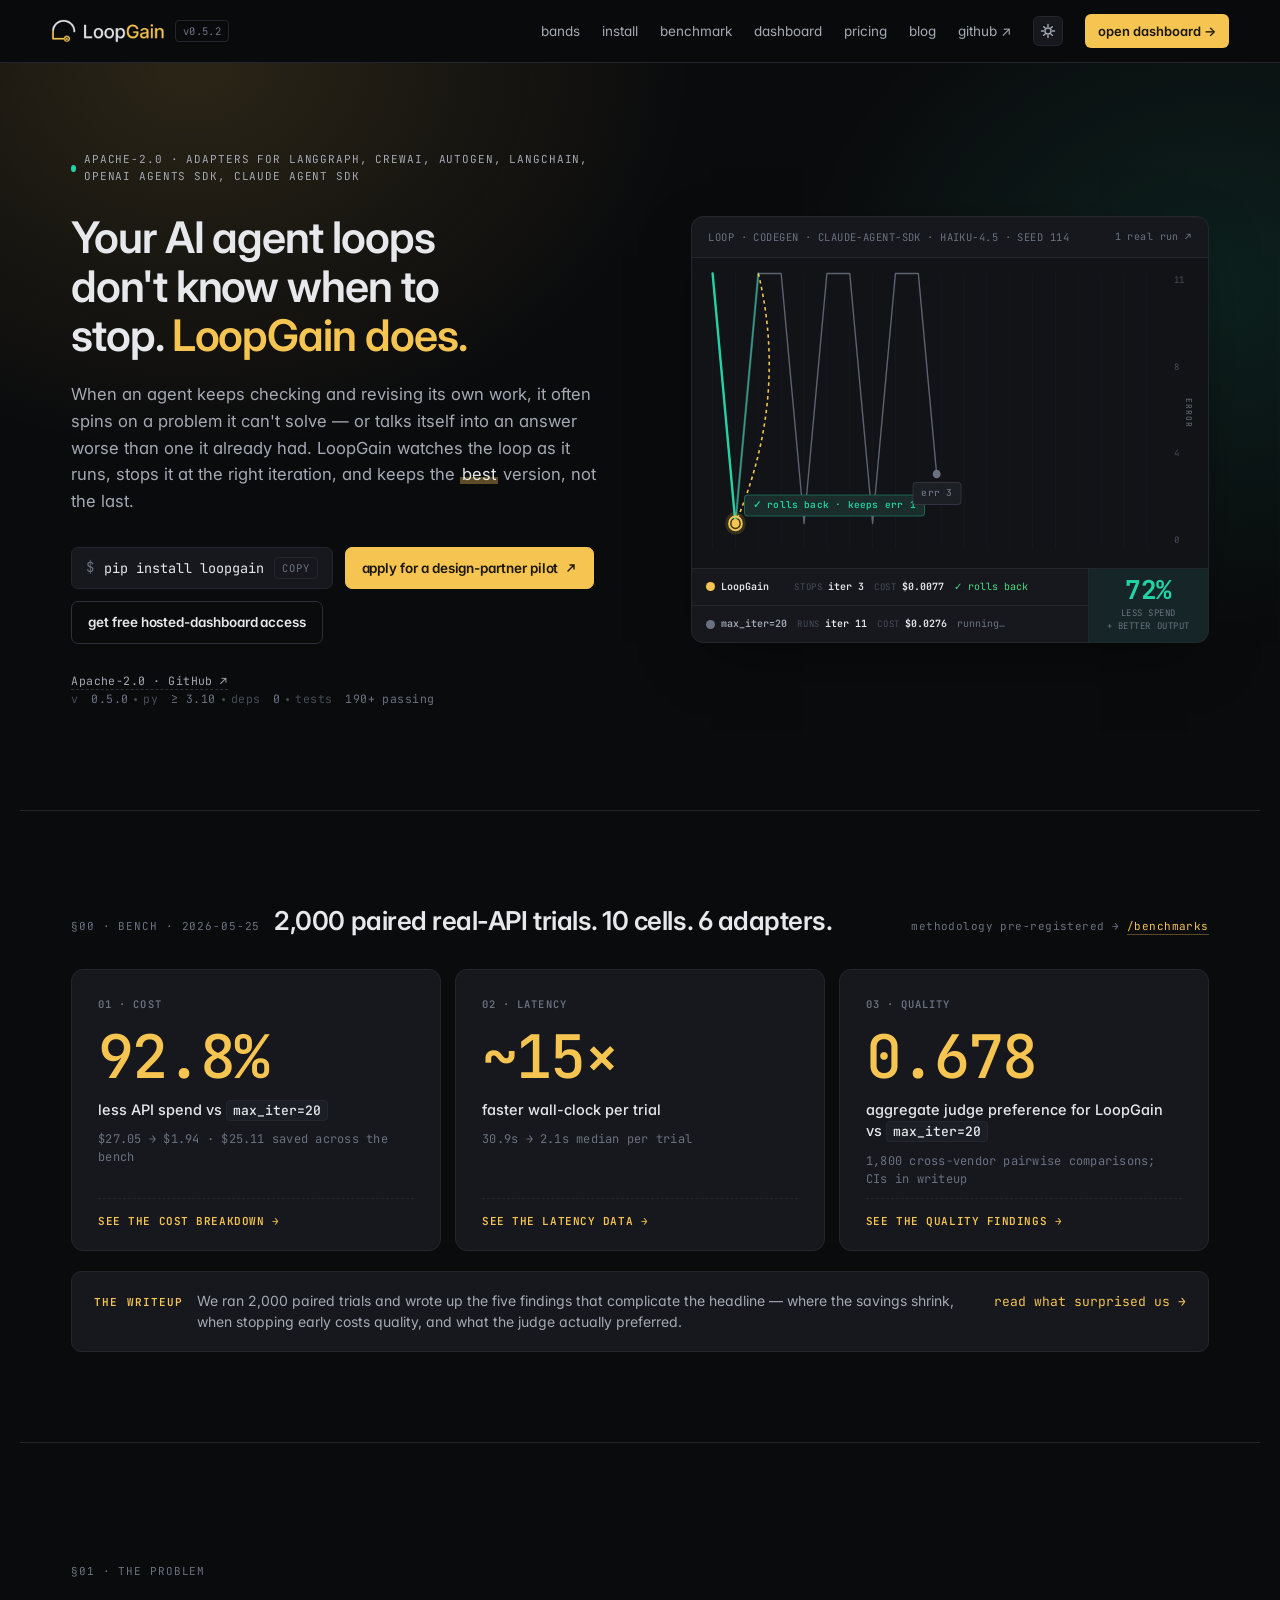
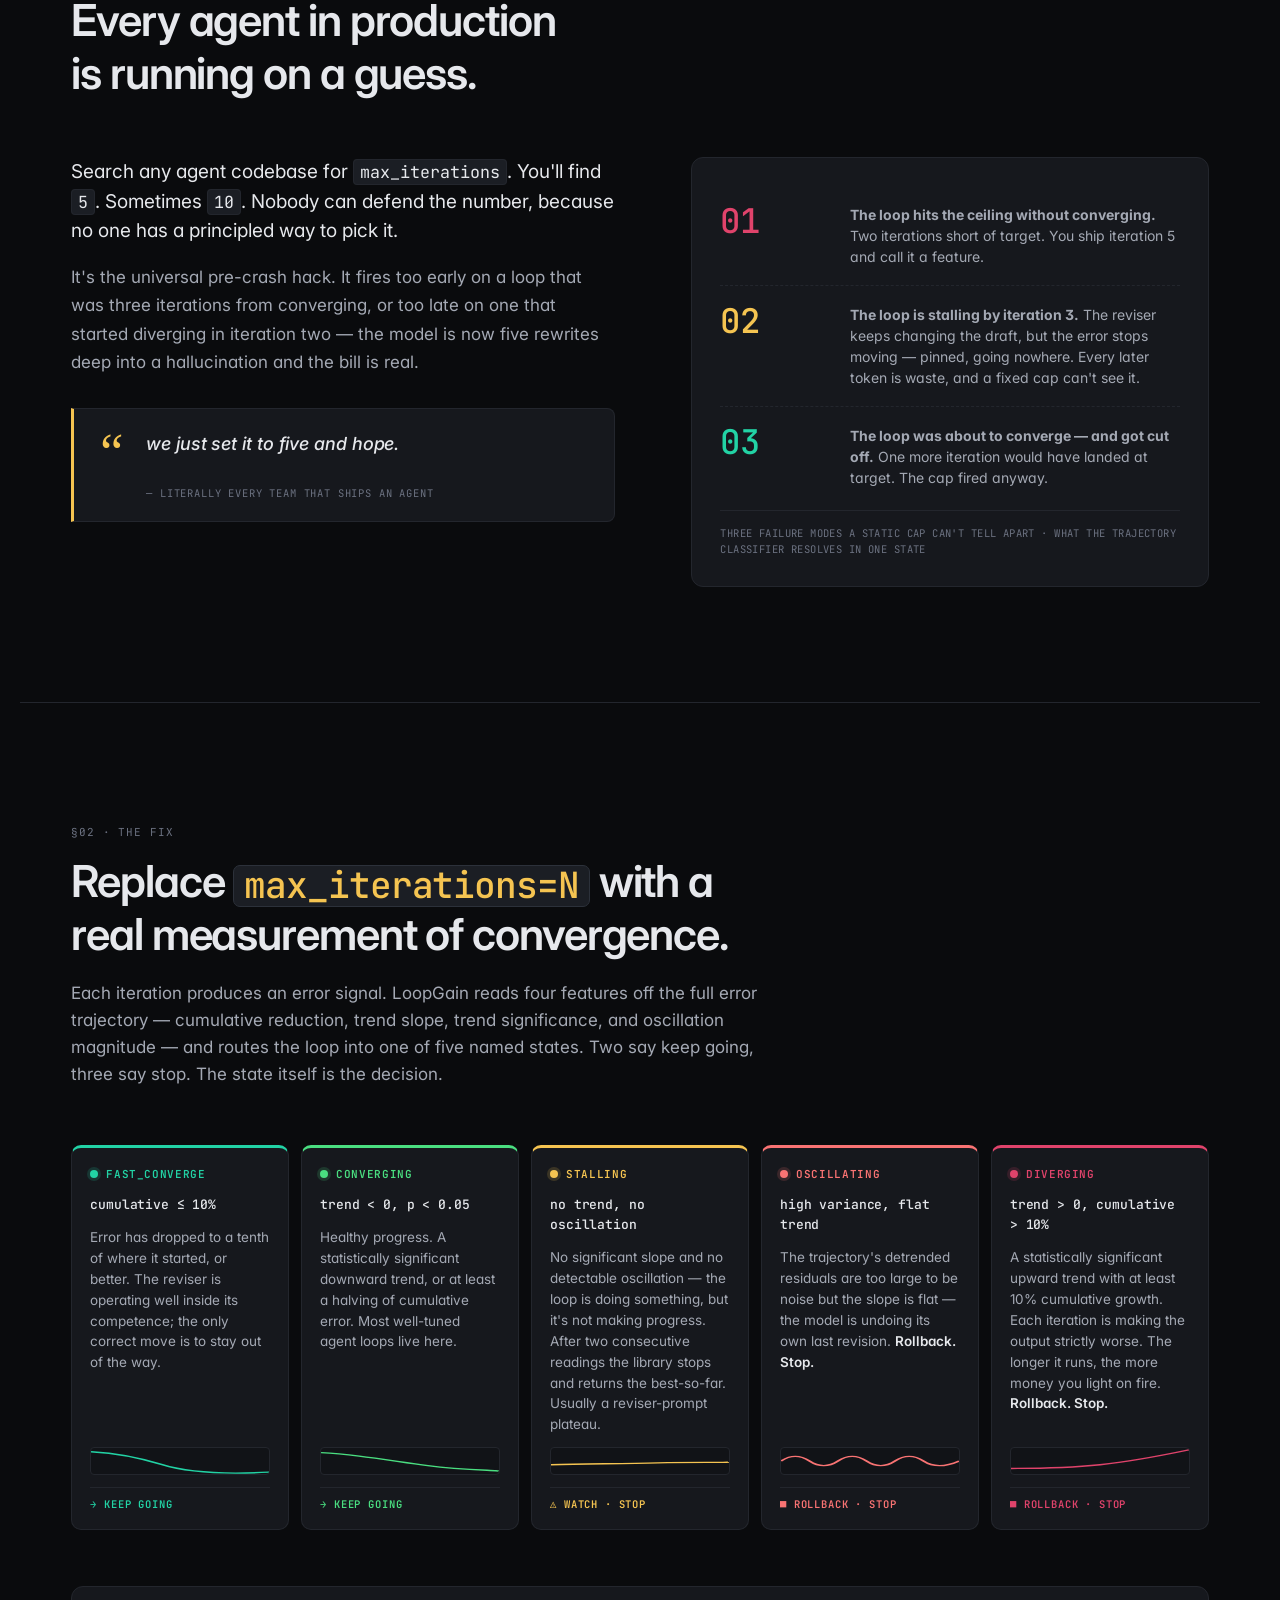
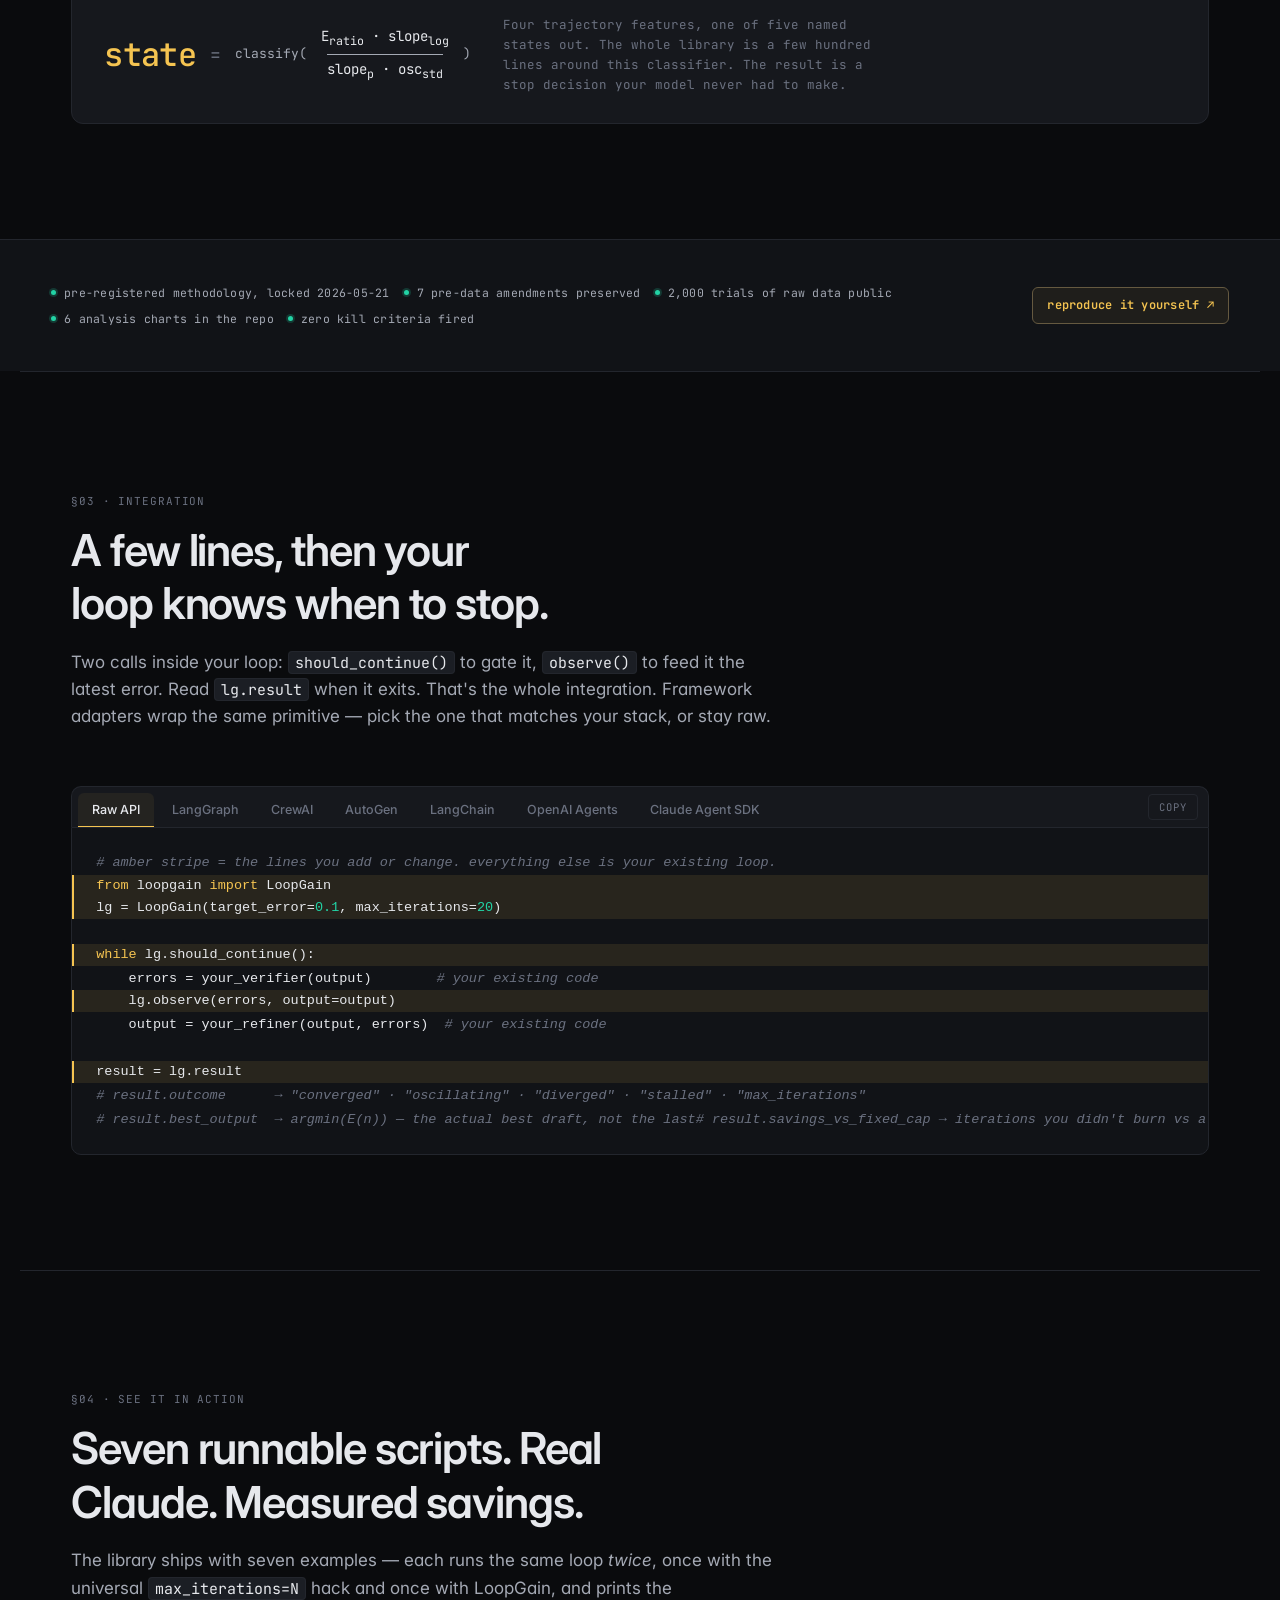
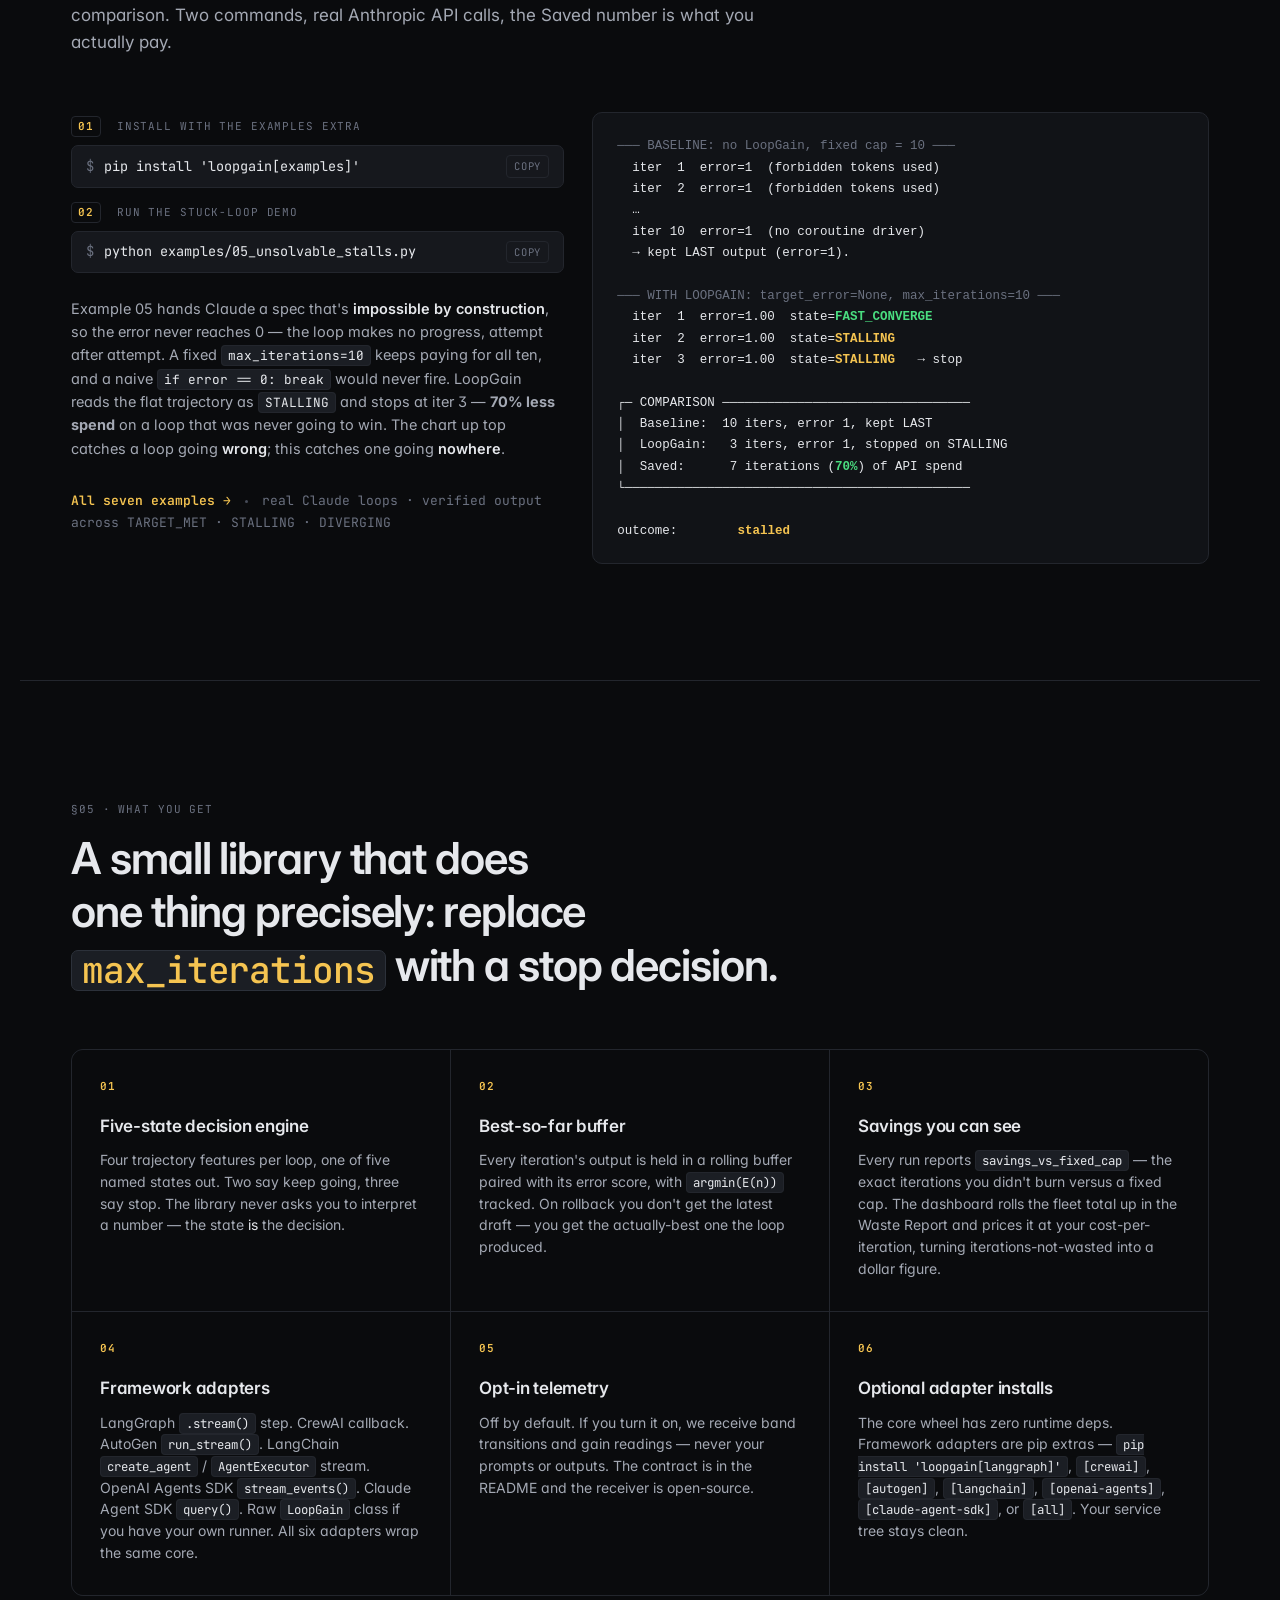
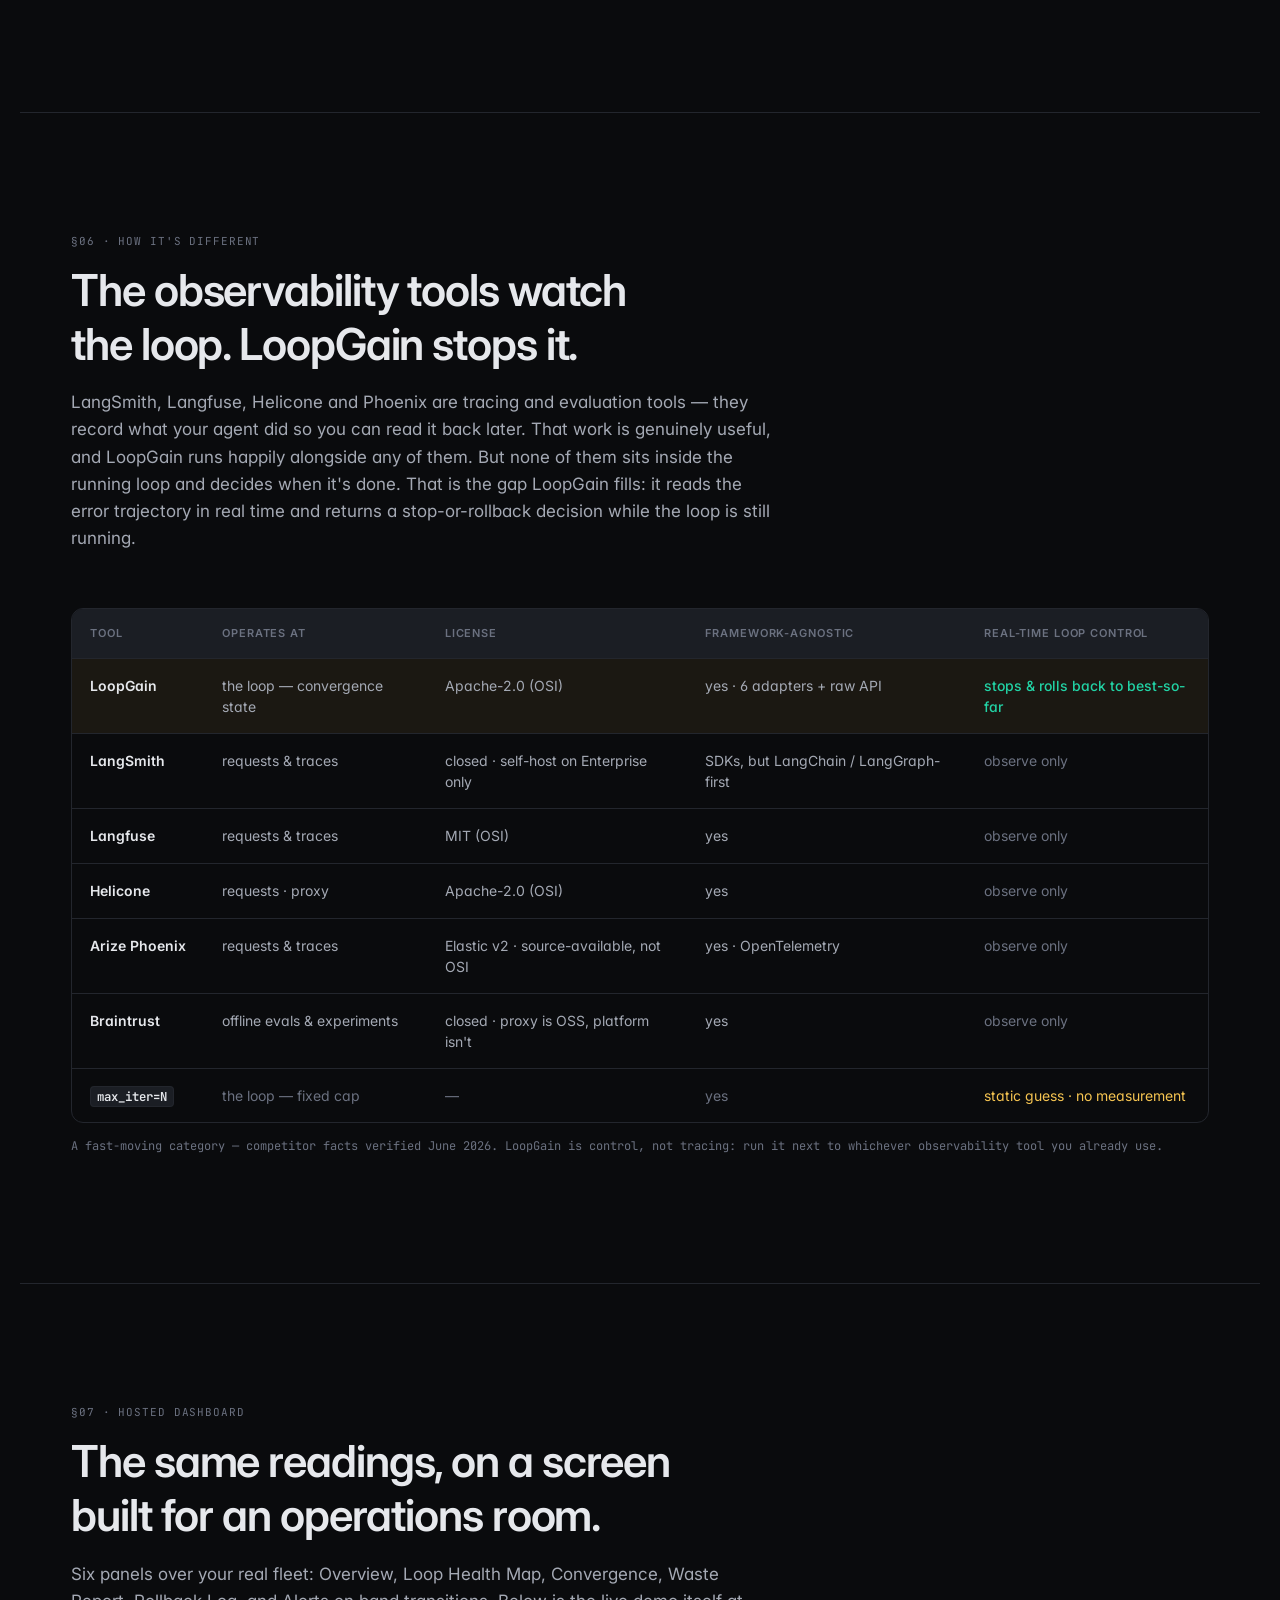
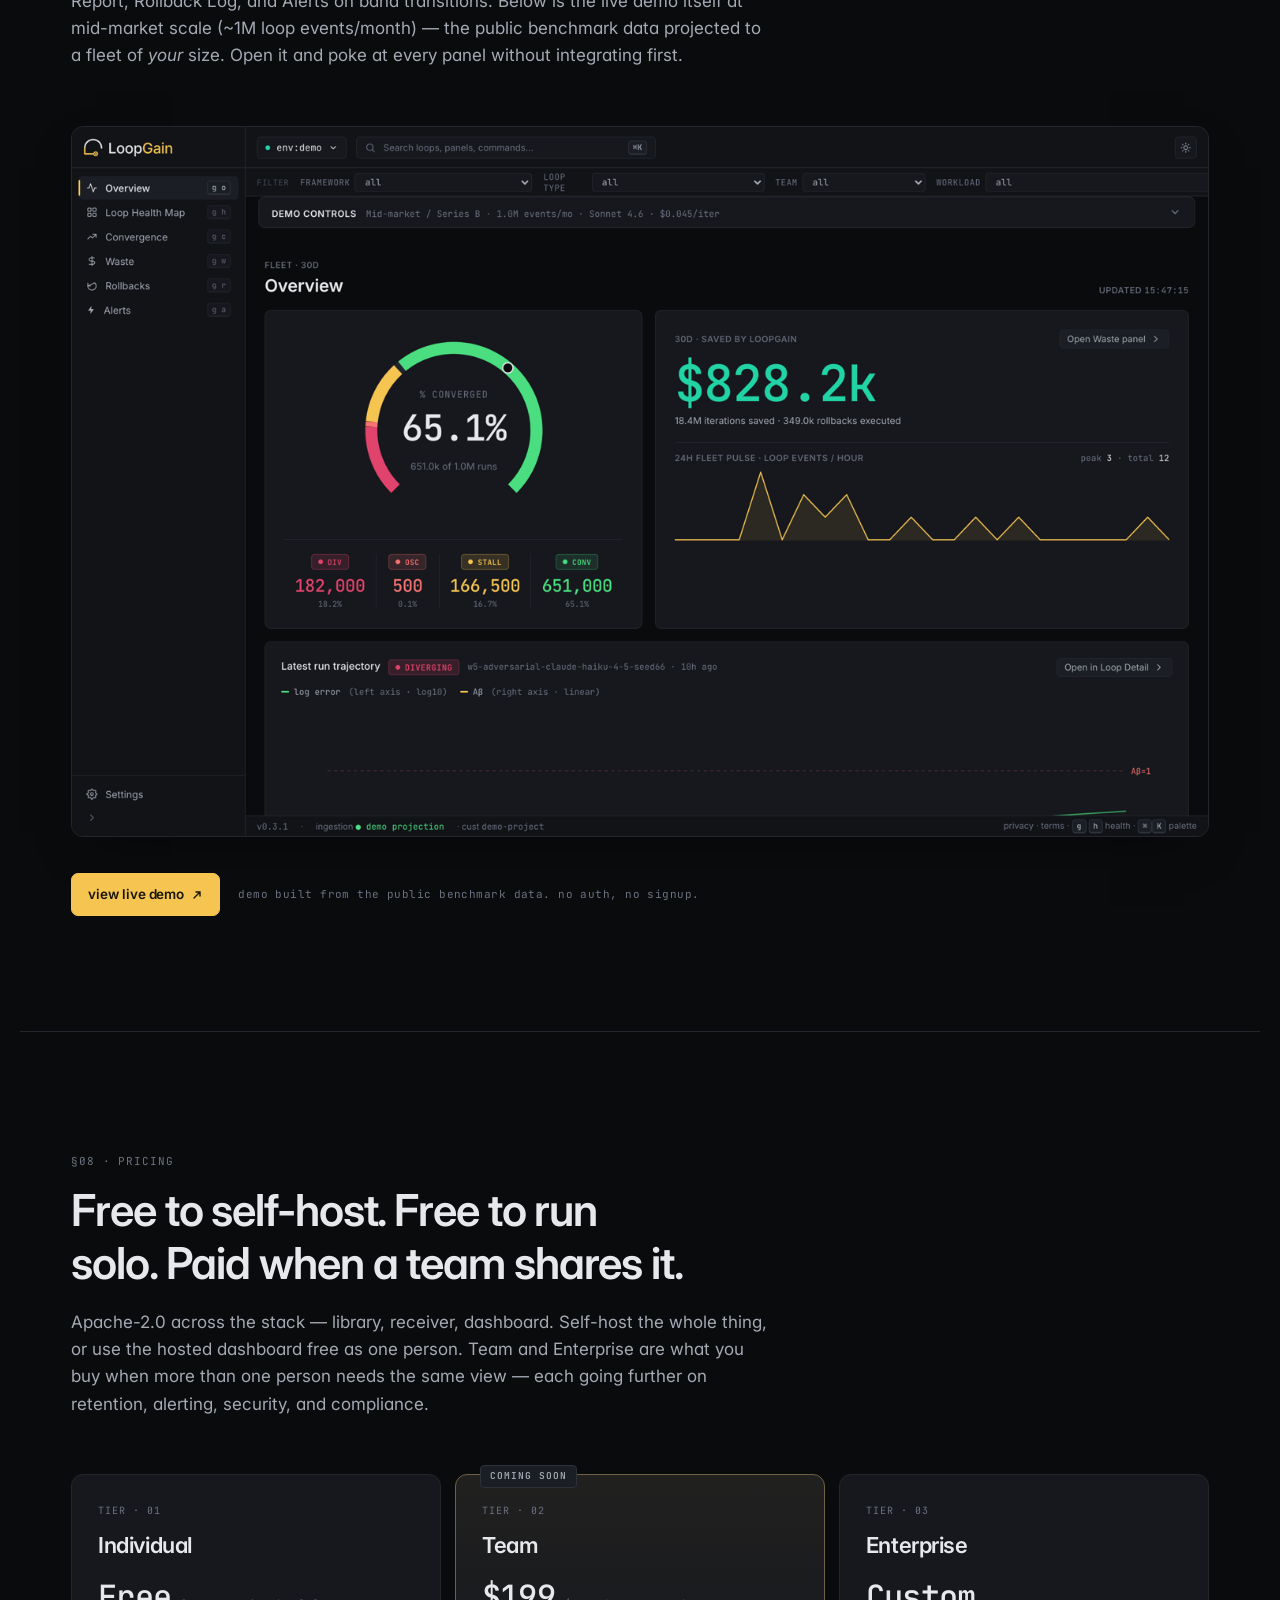
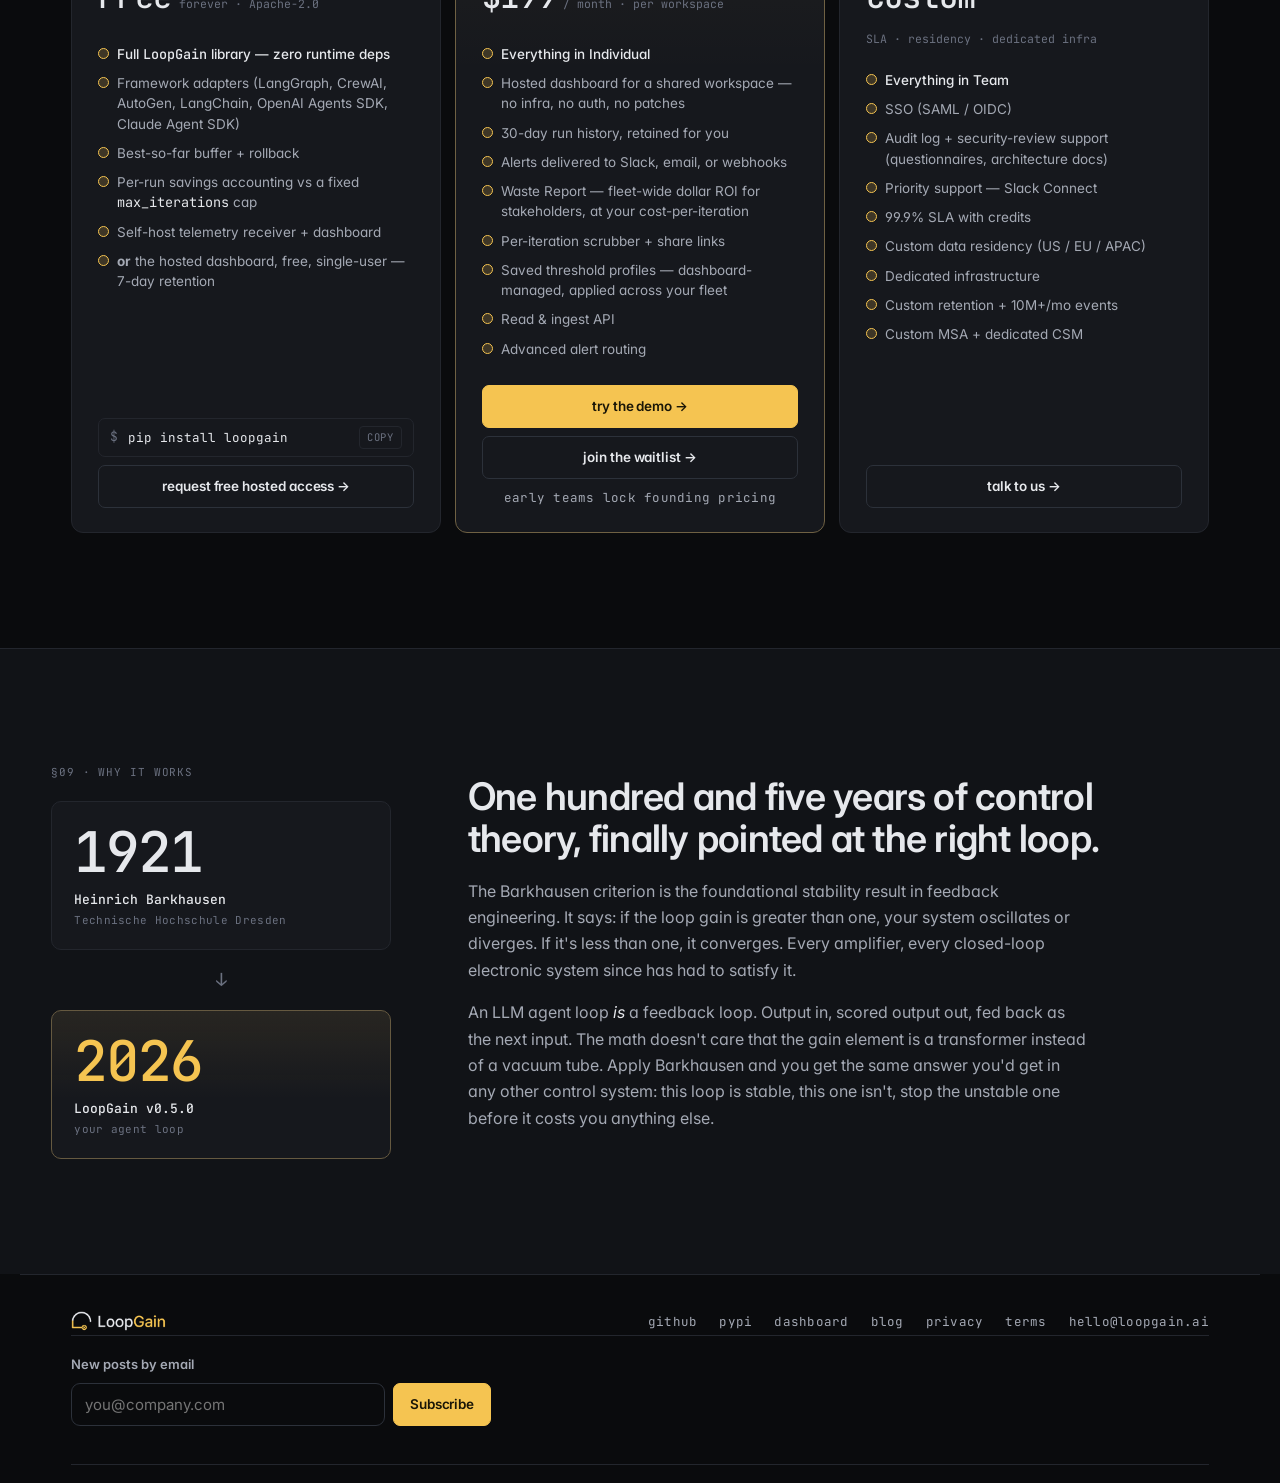
==== index.html @ d141fd64 "feat: /savings-check code-analysis tool + hardened Individual signup CTA New standalone page where a" ====
<!DOCTYPE html>
<html lang="en" data-theme="dark">
<head>
<meta charset="UTF-8" />
<meta name="viewport" content="width=device-width, initial-scale=1.0" />
<title>LoopGain — cost control for AI agent loops</title>
<meta name="description" content="AI agent loops waste money when they don't know when to stop. LoopGain measures the loop in real time and stops it at the right moment — 92.8% less spend, ~15× faster across 2,000 real trials. Open source, Apache-2.0." />
<meta name="theme-color" content="#0A0B0D" />
<link rel="icon" href="/favicon.ico" sizes="32x32" />
<link rel="icon" type="image/svg+xml" href="/favicon.svg" />
<link rel="apple-touch-icon" href="/apple-touch-icon.png" />
<meta property="og:type" content="website" />
<meta property="og:url" content="https://loopgain.ai/" />
<meta property="og:site_name" content="LoopGain" />
<meta property="og:title" content="LoopGain — cost control for AI agent loops" />
<meta property="og:description" content="AI agent loops waste money when they don't know when to stop. LoopGain measures the loop in real time and stops it at the right moment — 92.8% less spend, ~15× faster across 2,000 real trials. Open source, Apache-2.0." />
<meta property="og:image" content="https://loopgain.ai/og.png" />
<meta property="og:image:width" content="1200" />
<meta property="og:image:height" content="630" />
<meta property="og:image:alt" content="LoopGain — cost control for AI agent loops. 92.8% less spend, ~15× faster across 2,000 real trials." />
<!-- Twitter / X large-image card -->
<meta name="twitter:card" content="summary_large_image" />
<meta name="twitter:site" content="@LoopGainAI" />
<meta name="twitter:creator" content="@LoopGainAI" />
<meta name="twitter:title" content="LoopGain — cost control for AI agent loops" />
<meta name="twitter:description" content="Measure the agent loop in real time, stop at convergence, roll back before it degrades. 92.8% less spend, ~15× faster across 2,000 real trials. Open source, Apache-2.0." />
<meta name="twitter:image" content="https://loopgain.ai/og.png" />
<meta name="twitter:image:alt" content="LoopGain — cost control for AI agent loops." />
<link rel="preconnect" href="https://fonts.googleapis.com" />
<link rel="preconnect" href="https://fonts.gstatic.com" crossorigin />
<link rel="preload" as="style" href="https://fonts.googleapis.com/css2?family=Inter:wght@400;500;600;700&family=JetBrains+Mono:wght@400;500;600;700&display=swap" data-font-css />
<noscript><link href="https://fonts.googleapis.com/css2?family=Inter:wght@400;500;600;700&family=JetBrains+Mono:wght@400;500;600;700&display=swap" rel="stylesheet" /></noscript>
<script src="/fonts.js" defer></script>
<link rel="stylesheet" href="landing.css" />

<!-- Structured data — SoftwareApplication (Schema.org) -->
<script type="application/ld+json">
{
  "@context": "https://schema.org",
  "@type": "SoftwareApplication",
  "name": "LoopGain",
  "applicationCategory": "DeveloperApplication",
  "applicationSubCategory": "AI Observability",
  "operatingSystem": "Python 3.10+",
  "description": "Open-source cost control for AI agent loops: stops each verify-revise loop once it has converged and rolls back before it degrades, instead of running to a fixed max_iterations cap. A Barkhausen-criterion (Aβ) trajectory classifier under the hood. 92.8% cost reduction and ~15× faster wall-clock, measured across 2,000 real-API trials. Framework- and model-agnostic.",
  "softwareVersion": "0.5.0",
  "license": "https://www.apache.org/licenses/LICENSE-2.0",
  "url": "https://loopgain.ai",
  "downloadUrl": "https://pypi.org/project/loopgain/",
  "codeRepository": "https://github.com/loopgain-ai/loopgain",
  "programmingLanguage": "Python",
  "keywords": "AI agent cost control, agent loop cost, token cost reduction, AI agent loops, Barkhausen criterion, loop gain, Aβ, cost controller, LangGraph, CrewAI, AutoGen, LangChain, OpenAI Agents SDK, Claude Agent SDK, ReAct, self-refinement, agentic coding, max_iterations, agent reliability, LLM observability",
  "offers": {
    "@type": "Offer",
    "price": "0",
    "priceCurrency": "USD",
    "description": "Free if self-hosted; paid hosted tier available."
  },
  "author": {
    "@type": "Person",
    "name": "David Fitzsimmons"
  }
}
</script>

<!-- Structured data — Organization (Schema.org) -->
<script type="application/ld+json">
{
  "@context": "https://schema.org",
  "@type": "Organization",
  "name": "LoopGain",
  "url": "https://loopgain.ai",
  "logo": "https://loopgain.ai/loopgain-lockup-dark.png",
  "description": "Open-source cost control for AI agent loops — a loop-gain (Aβ) trajectory classifier under the hood.",
  "founder": {
    "@type": "Person",
    "name": "David Fitzsimmons"
  },
  "sameAs": [
    "https://github.com/loopgain-ai",
    "https://pypi.org/project/loopgain/"
  ]
}
</script>
</head>
<body>

<!-- ─── nav ──────────────────────────────────────────────────────────── -->
<header class="nav" data-screen-label="nav">
  <a class="nav-brand" href="#top" aria-label="LoopGain home">
    <img src="/loopgain-lockup-dark-sm.png" alt="LoopGain" class="brand-dark" style="height:24px; width:auto;" />
    <img src="/loopgain-lockup-light-sm.png" alt="LoopGain" class="brand-light" style="height:24px; width:auto;" />
    <span class="nav-version mono" data-lg-version>v0.5.2</span>
  </a>
  <nav class="nav-links" aria-label="primary">
    <a href="#bands">bands</a>
    <a href="#install">install</a>
    <a href="/benchmarks">benchmark</a>
    <a href="#dashboard">dashboard</a>
    <a href="#pricing">pricing</a>
    <a href="/blog/">blog</a>
    <a href="https://github.com/loopgain-ai" rel="noopener">github ↗</a>
    <button class="nav-theme" id="themeToggle" aria-label="Toggle theme" title="Toggle theme">
      <svg width="16" height="16" viewBox="0 0 16 16" aria-hidden="true"><path d="M8 1.5v2M8 12.5v2M3.7 3.7l1.4 1.4M10.9 10.9l1.4 1.4M1.5 8h2M12.5 8h2M3.7 12.3l1.4-1.4M10.9 5.1l1.4-1.4" stroke="currentColor" stroke-width="1.4" stroke-linecap="round" fill="none"/><circle cx="8" cy="8" r="3" stroke="currentColor" stroke-width="1.4" fill="none"/></svg>
    </button>
    <a class="nav-cta" href="https://dashboard.loopgain.ai" rel="noopener">open dashboard →</a>
  </nav>
</header>

<main id="top">

<!-- ─── hero ─────────────────────────────────────────────────────────── -->
<section class="hero" data-screen-label="hero">
  <div class="hero-grid">
    <div class="hero-copy">
      <div class="eyebrow">
        <span class="status-dot"></span>
        <span>Apache-2.0 · adapters for LangGraph, CrewAI, AutoGen, LangChain, OpenAI Agents SDK, Claude Agent SDK</span>
      </div>
      <h1>
        Your AI agent loops don&apos;t know when to stop. <span style="color:var(--accent)">LoopGain does.</span>
      </h1>
      <p class="hero-sub">
        When an agent keeps checking and revising its own work, it often spins on a problem it can&apos;t solve — or talks itself into an answer worse than one it already had. LoopGain watches the loop as it runs, stops it at the right iteration, and keeps the <em>best</em> version, not the last.
      </p>

      <div class="hero-actions">
        <div class="copy-box" data-copy="pip install loopgain" role="button" tabindex="0">
          <span class="copy-prompt mono">$</span>
          <code class="mono">pip install loopgain</code>
          <span class="copy-hint mono">copy</span>
        </div>
        <a class="btn btn-amber" href="mailto:hello&#64;loopgain&#46;ai?subject=Design-partner%20pilot" rel="noopener" data-capture="pilot">
          apply for a design-partner pilot
          <svg width="12" height="12" viewBox="0 0 12 12" aria-hidden="true"><path d="M3 9 L9 3 M5 3 H9 V7" stroke="currentColor" stroke-width="1.4" fill="none" stroke-linecap="round"/></svg>
        </a>
        <a class="btn btn-ghost" href="mailto:hello&#64;loopgain&#46;ai?subject=Free%20hosted%20dashboard%20access" rel="noopener" data-capture="individual">
          get free hosted-dashboard access
        </a>
      </div>

      <p class="hero-tertiary mono">
        <a href="https://github.com/loopgain-ai/loopgain" rel="noopener">Apache-2.0 · GitHub ↗</a>
      </p>

      <div class="hero-meta mono">
        <span><span class="hm-key">v</span> <span data-lg-version-num>0.5.0</span></span>
        <span class="dot-sep"></span>
        <span><span class="hm-key">py</span> ≥ 3.10</span>
        <span class="dot-sep"></span>
        <span><span class="hm-key">deps</span> 0</span>
        <span class="dot-sep"></span>
        <span><span class="hm-key">tests</span> 190+ passing</span>
      </div>
    </div>

    <!-- ONE real max_iter=20 benchmark run (bench seed 114, claude-agent-sdk · haiku-4.5).
         Shows the MECHANISM — rollback. We draw the one trajectory and show where each stop
         policy lands on it; no second rollout, so the quality gap is the stop rule, not
         run-to-run variance. Attempt 1 is BROKEN (err 11) — a cap-at-1 would ship that.
         Attempt 2 is nearly right (err 1); attempt 3 breaks again (err 11). LoopGain runs 3
         attempts, sees the loop oscillate, stops, and ROLLS BACK to the best it saw (err 1 at
         attempt 2) — an answer the loop had thrown away. The cap keeps oscillating and ships
         its last attempt (err 11) at 20. B20 cost is the real measured cost_usd ($0.0512);
         LoopGain's is the same run's spend through the stop (~$0.0077, 3 of 20 iters). The
         dashed segment is the rollback: LoopGain returns the best, not the last. -->
    <figure class="hero-chart" aria-label="One real max_iterations=20 benchmark run on a coding task, showing rollback. Attempt 1 is broken (error 11) — a cap of one iteration would ship that. Attempt 2 is nearly right (error 1); attempt 3 breaks again. LoopGain runs three attempts, sees the loop oscillate, stops, and rolls back to the best it saw (error 1 at attempt 2) — an answer the loop had already thrown away. The max_iterations=20 cap keeps oscillating and ships its last attempt (error 11) at attempt 20 for $0.0512. LoopGain spent about $0.0077 — three of twenty iterations, 85% less — and recovered a working answer the cap discarded. The difference is the stop rule applied to one run, not a second rollout.">
      <div class="hero-chart-head">
        <span class="mono label">loop · codegen · claude-agent-sdk · haiku-4.5 · seed 114</span>
        <a class="mono hc-realtag" href="/benchmarks">1 real run ↗</a>
      </div>
      <div class="hero-chart-stage">
        <div class="plot-wrap">
          <svg class="hero-chart-svg" viewBox="0 0 600 360" preserveAspectRatio="none" aria-hidden="true">
            <defs>
              <linearGradient id="lgFill" x1="0" y1="0" x2="0" y2="1">
                <stop offset="0%" stop-color="var(--band-fast)" stop-opacity="0.20"/>
                <stop offset="100%" stop-color="var(--band-fast)" stop-opacity="0"/>
              </linearGradient>
            </defs>
            <path class="grid" id="chartGrid" d=""></path>
            <!-- the one real run: per-iteration error, all 20 iters, ends broken -->
            <path id="capSeg" class="hc-baseline" fill="none" d=""></path>
            <!-- LoopGain: the run's observed prefix, then the dashed rollback to best -->
            <path id="lgArea" fill="url(#lgFill)" d=""></path>
            <!-- bold descent (→ best) + desaturated overshoot (the loop's rejected next attempt) -->
            <path id="lgSeg" class="hc-lgline" fill="none" d=""></path>
            <path id="lgOvershoot" class="hc-lgline" fill="none" opacity="0.42" d=""></path>
            <!-- rollback connector: dashed snap-back arc (LoopGain amber) from the stop point to the best -->
            <path id="lgRollback" fill="none" stroke="var(--accent)" stroke-width="2" stroke-dasharray="4 4" opacity="0" d=""></path>
            <!-- LoopGain keep marker (amber) at the best attempt it rolls back to -->
            <circle id="lgStopGlow" r="13" fill="var(--accent)" fill-opacity="0.16" cx="0" cy="0" opacity="0"/>
            <circle id="lgStopRing" r="8" fill="none" stroke="var(--accent)" stroke-width="2.5" cx="0" cy="0" opacity="0"/>
            <!-- moving heads: amber = LoopGain dot, gray = max_iter=20 run -->
            <circle id="lgHead" r="5" fill="var(--accent)" cx="0" cy="0" opacity="0"/>
            <circle id="traceHead" r="5" fill="var(--text-3)" cx="0" cy="0"/>
          </svg>
          <!-- floating chips -->
          <span class="hc-chip hc-chip-lg" id="lgChip">✓ rolls back · keeps err 1</span>
          <span class="hc-chip hc-chip-base" id="capChip">running…</span>
        </div>
        <!-- error axis — the only quantitative axis -->
        <div class="err-axis mono" aria-hidden="true">
          <span>11</span><span>8</span><span>4</span><span>0</span>
          <em>error</em>
        </div>
      </div>
      <!-- Band-state color legend removed 2026-06-05: the hero line is a single
           "loop" color (amber = LoopGain), so a line-color→state key was both
           decorative and misleading (it implied the green line = FAST_CONVERGE,
           but this loop oscillates). The five named states live in the dedicated
           "bands" section further down the page. -->
      <figcaption class="hero-chart-foot mono">
        <div class="hcf-line hcf-lg">
          <span class="hcf-name"><i class="hcf-dot"></i>LoopGain</span>
          <span class="hcf-stat"><span class="hcf-k">stops</span> <b id="lgStopIter">iter 3</b></span>
          <span class="hcf-stat"><span class="hcf-k">cost</span> <b id="lgCost">$0.0077</b></span>
          <span class="hcf-stat hcf-ok" id="lgVerdict">running…</span>
        </div>
        <div class="hcf-line hcf-base">
          <span class="hcf-name"><i class="hcf-dot"></i>max_iter=20</span>
          <span class="hcf-stat"><span class="hcf-k">runs</span> <b id="capIter">iter 20</b></span>
          <span class="hcf-stat"><span class="hcf-k">cost</span> <b id="capCost">$0.0512</b></span>
          <span class="hcf-stat hcf-bad" id="capVerdict">running…</span>
        </div>
        <div class="hcf-saved">
          <span class="hcf-saved-num" id="savedPct">85%</span>
          <span class="hcf-saved-lab">less spend<br>+ better output</span>
        </div>
      </figcaption>
    </figure>
  </div>
</section>

<!-- ─── trifecta (bench evidence below the fold) ─────────────────────── -->
<section class="trifecta-sec" id="bench" data-screen-label="bench-trifecta">
  <div class="trifecta-head">
    <span class="eyebrow mono">§00 · bench · 2026-05-25</span>
    <h2>2,000 paired real-API trials. 10 cells. 6 adapters.</h2>
    <span class="tri-foot mono">methodology pre-registered → <a href="/benchmarks">/benchmarks</a></span>
  </div>
  <div class="trifecta-grid">
    <a class="tri-card" href="/benchmarks#cost">
      <span class="tri-tag">01 · cost</span>
      <span class="tri-big">92.8%</span>
      <span class="tri-label">less API spend vs <code class="mono code-inline">max_iter=20</code></span>
      <span class="tri-detail">$27.05 → $1.94 · $25.11 saved across the bench</span>
      <span class="tri-link">see the cost breakdown →</span>
    </a>
    <a class="tri-card" href="/benchmarks#latency">
      <span class="tri-tag">02 · latency</span>
      <span class="tri-big">~15×</span>
      <span class="tri-label">faster wall-clock per trial</span>
      <span class="tri-detail">30.9s → 2.1s median per trial</span>
      <span class="tri-link">see the latency data →</span>
    </a>
    <a class="tri-card" href="/benchmarks#quality">
      <span class="tri-tag">03 · quality</span>
      <span class="tri-big">0.678</span>
      <span class="tri-label">aggregate judge preference for LoopGain vs <code class="mono code-inline">max_iter=20</code></span>
      <span class="tri-detail">1,800 cross-vendor pairwise comparisons; CIs in writeup</span>
      <span class="tri-link">see the quality findings →</span>
    </a>
  </div>
  <a class="tri-writeup" href="/blog/posts/2000-agent-loop-trials-what-surprised-us/">
    <span class="tw-k mono">the writeup</span>
    <span class="tw-t">We ran 2,000 paired trials and wrote up the five findings that complicate the headline — where the savings shrink, when stopping early costs quality, and what the judge actually preferred.</span>
    <span class="tw-link mono">read what surprised us →</span>
  </a>
</section>

<!-- ─── the problem ──────────────────────────────────────────────────── -->
<section class="prob" id="problem" data-screen-label="problem">
  <div class="section-head">
    <span class="eyebrow mono">§01 · the problem</span>
    <h2>Every agent in production is running on a guess.</h2>
  </div>
  <div class="prob-grid">
    <div class="prob-copy">
      <p>
        Search any agent codebase for <code class="code-inline mono">max_iterations</code>. You'll find <code class="code-inline mono">5</code>.
        Sometimes <code class="code-inline mono">10</code>. Nobody can defend the number, because no one has a principled way to pick it.
      </p>
      <p>
        It's the universal pre-crash hack. It fires too early on a loop that was three iterations from converging, or too late on one that started diverging in iteration two — the model is now five rewrites deep into a hallucination and the bill is real.
      </p>
      <figure class="prob-quote">
        <span class="prob-quote-mark" aria-hidden="true">&ldquo;</span>
        <blockquote class="prob-quote-text">we just set it to five and hope.</blockquote>
        <figcaption class="prob-quote-by mono">— literally every team that ships an agent</figcaption>
      </figure>
    </div>
    <div class="prob-stats">
      <div class="ps-row">
        <div class="ps-num num-mono">01</div>
        <div class="ps-lab"><b>The loop hits the ceiling without converging.</b> Two iterations short of target. You ship iteration 5 and call it a feature.</div>
      </div>
      <div class="ps-row">
        <div class="ps-num num-mono ps-num-stall">02</div>
        <div class="ps-lab"><b>The loop is stalling by iteration 3.</b> The reviser keeps changing the draft, but the error stops moving — pinned, going nowhere. Every later token is waste, and a fixed cap can&apos;t see it.</div>
      </div>
      <div class="ps-row">
        <div class="ps-num num-mono ps-num-fast">03</div>
        <div class="ps-lab"><b>The loop was about to converge — and got cut off.</b> One more iteration would have landed at target. The cap fired anyway.</div>
      </div>
      <p class="ps-foot mono">three failure modes a static cap can&apos;t tell apart · what the trajectory classifier resolves in one state</p>
    </div>
  </div>
</section>

<!-- ─── the five bands ────────────────────────────────────────────────── -->
<section class="bands-sec" id="bands" data-screen-label="bands">
  <div class="section-head">
    <span class="eyebrow mono">§02 · the fix</span>
    <h2>Replace <span class="mono code-inline">max_iterations=N</span> with a real measurement of convergence.</h2>
    <p class="section-sub">
      Each iteration produces an error signal. LoopGain reads four features off the full error trajectory — cumulative reduction, trend slope, trend significance, and oscillation magnitude — and routes the loop into one of five named states. Two say keep going, three say stop. The state itself is the decision.
    </p>
  </div>

  <div class="band-cards">

    <article class="bc bc-fast">
      <header class="bc-head">
        <span class="bc-dot"></span>
        <span class="bc-name mono">FAST_CONVERGE</span>
      </header>
      <div class="bc-range mono">cumulative ≤ 10%</div>
      <p class="bc-desc">Error has dropped to a tenth of where it started, or better. The reviser is operating well inside its competence; the only correct move is to stay out of the way.</p>
      <div class="bc-spark" data-spark="fast" aria-hidden="true"></div>
      <footer class="bc-foot mono"><span>→</span> KEEP GOING</footer>
    </article>

    <article class="bc bc-conv">
      <header class="bc-head">
        <span class="bc-dot"></span>
        <span class="bc-name mono">CONVERGING</span>
      </header>
      <div class="bc-range mono">trend &lt; 0, p &lt; 0.05</div>
      <p class="bc-desc">Healthy progress. A statistically significant downward trend, or at least a halving of cumulative error. Most well-tuned agent loops live here.</p>
      <div class="bc-spark" data-spark="conv" aria-hidden="true"></div>
      <footer class="bc-foot mono"><span>→</span> KEEP GOING</footer>
    </article>

    <article class="bc bc-stall">
      <header class="bc-head">
        <span class="bc-dot"></span>
        <span class="bc-name mono">STALLING</span>
      </header>
      <div class="bc-range mono">no trend, no oscillation</div>
      <p class="bc-desc">No significant slope and no detectable oscillation — the loop is doing something, but it's not making progress. After two consecutive readings the library stops and returns the best-so-far. Usually a reviser-prompt plateau.</p>
      <div class="bc-spark" data-spark="stall" aria-hidden="true"></div>
      <footer class="bc-foot mono"><span>⚠</span> WATCH · STOP</footer>
    </article>

    <article class="bc bc-osc">
      <header class="bc-head">
        <span class="bc-dot"></span>
        <span class="bc-name mono">OSCILLATING</span>
      </header>
      <div class="bc-range mono">high variance, flat trend</div>
      <p class="bc-desc">The trajectory's detrended residuals are too large to be noise but the slope is flat — the model is undoing its own last revision. <b>Rollback. Stop.</b></p>
      <div class="bc-spark" data-spark="osc" aria-hidden="true"></div>
      <footer class="bc-foot mono"><span>■</span> ROLLBACK · STOP</footer>
    </article>

    <article class="bc bc-div">
      <header class="bc-head">
        <span class="bc-dot"></span>
        <span class="bc-name mono">DIVERGING</span>
      </header>
      <div class="bc-range mono">trend &gt; 0, cumulative &gt; 10%</div>
      <p class="bc-desc">A statistically significant upward trend with at least 10% cumulative growth. Each iteration is making the output strictly worse. The longer it runs, the more money you light on fire. <b>Rollback. Stop.</b></p>
      <div class="bc-spark" data-spark="div" aria-hidden="true"></div>
      <footer class="bc-foot mono"><span>■</span> ROLLBACK · STOP</footer>
    </article>

  </div>

  <div class="bands-formula">
    <div class="bf-eq mono" aria-label="trajectory classifier formula">
      <span class="bf-sym">state</span>
      <span class="bf-eq-sign">=</span>
      <span class="bf-smooth">classify(</span>
      <span class="bf-frac">
        <span class="bf-num">E<sub>ratio</sub> · slope<sub>log</sub></span>
        <span class="bf-den">slope<sub>p</sub> · osc<sub>std</sub></span>
      </span>
      <span class="bf-smooth">)</span>
    </div>
    <p class="bf-note mono">
      Four trajectory features, one of five named states out. The whole library is a few hundred lines around this classifier. The result is a stop decision your model never had to make.
    </p>
  </div>
</section>

<!-- ─── trust signals (open-core credibility strip) ──────────────────── -->
<section class="trust-sec" data-screen-label="trust">
  <div class="trust-inner">
    <div class="trust-items">
      <span class="trust-item">pre-registered methodology, locked 2026-05-21</span>
      <span class="trust-item">7 pre-data amendments preserved</span>
      <span class="trust-item">2,000 trials of raw data public</span>
      <span class="trust-item">6 analysis charts in the repo</span>
      <span class="trust-item">zero kill criteria fired</span>
    </div>
    <a class="trust-cta" href="https://github.com/loopgain-ai/loopgain-bench" rel="noopener">
      reproduce it yourself ↗
    </a>
  </div>
</section>

<!-- ─── install / code ────────────────────────────────────────────────── -->
<section class="code-sec" id="install" data-screen-label="install">
  <div class="section-head">
    <span class="eyebrow mono">§03 · integration</span>
    <h2>A few lines, then your loop knows when to stop.</h2>
    <p class="section-sub">
      Two calls inside your loop: <code class="code-inline mono">should_continue()</code> to gate it, <code class="code-inline mono">observe()</code> to feed it the latest error. Read <code class="code-inline mono">lg.result</code> when it exits. That's the whole integration.
      Framework adapters wrap the same primitive — pick the one that matches your stack, or stay raw.
    </p>
  </div>

  <div class="code-tabs" role="tablist" aria-label="Code examples">
    <button class="ct-tab is-active" role="tab" data-tab="raw" aria-selected="true">Raw API</button>
    <button class="ct-tab" role="tab" data-tab="langgraph">LangGraph</button>
    <button class="ct-tab" role="tab" data-tab="crewai">CrewAI</button>
    <button class="ct-tab" role="tab" data-tab="autogen">AutoGen</button>
    <button class="ct-tab" role="tab" data-tab="langchain">LangChain</button>
    <button class="ct-tab" role="tab" data-tab="openai-agents">OpenAI Agents</button>
    <button class="ct-tab" role="tab" data-tab="claude-agent-sdk">Claude Agent SDK</button>
    <span class="ct-spacer"></span>
    <button class="ct-copy mono" id="codeCopy" title="Copy snippet">copy</button>
  </div>

  <div class="code-panels">
    <pre class="code-panel is-active mono" data-panel="raw"><code><span class="tk-com"># amber stripe = the lines you add or change. everything else is your existing loop.</span>
<span class="tk-add"><span class="tk-kw">from</span> loopgain <span class="tk-kw">import</span> LoopGain</span><span class="tk-add">lg = LoopGain(target_error=<span class="tk-num">0.1</span>, max_iterations=<span class="tk-num">20</span>)</span>
<span class="tk-add"><span class="tk-kw">while</span> lg.should_continue():</span>    errors = your_verifier(output)        <span class="tk-com"># your existing code</span>
<span class="tk-add">    lg.observe(errors, output=output)</span>    output = your_refiner(output, errors)  <span class="tk-com"># your existing code</span>

<span class="tk-add">result = lg.result</span><span class="tk-com"># result.outcome      → "converged" · "oscillating" · "diverged" · "stalled" · "max_iterations"</span>
<span class="tk-com"># result.best_output  → argmin(E(n)) — the actual best draft, not the last</span><span class="tk-com"># result.savings_vs_fixed_cap → iterations you didn't burn vs a fixed cap</span>
</code></pre>

    <pre class="code-panel mono" data-panel="langgraph"><code><span class="tk-com"># amber stripe = the lines you add or change. pip install 'loopgain[langgraph]'</span>
<span class="tk-add"><span class="tk-kw">from</span> loopgain <span class="tk-kw">import</span> LoopGain</span><span class="tk-add"><span class="tk-kw">from</span> loopgain.integrations <span class="tk-kw">import</span> LangGraphAdapter</span>
graph = build_verify_revise_graph().compile()
<span class="tk-add">lg = LoopGain(target_error=<span class="tk-num">0.1</span>, max_iterations=<span class="tk-num">20</span>)</span><span class="tk-add">adapter = LangGraphAdapter(
    lg=lg,
    error_fn=<span class="tk-kw">lambda</span> update: len(update.get(<span class="tk-str">"verifier"</span>, {}).get(<span class="tk-str">"errors"</span>, [])),
)</span><span class="tk-add">final_state = adapter.run(graph, {<span class="tk-str">"draft"</span>: initial})</span>
<span class="tk-com"># adapter.stream() yields each step if you want the full trace.</span>
<span class="tk-com"># adapter.arun() / adapter.astream() are the async counterparts.</span>
</code></pre>

    <pre class="code-panel mono" data-panel="crewai"><code><span class="tk-com"># amber stripe = the lines you add or change. pip install 'loopgain[crewai]'</span>
<span class="tk-add"><span class="tk-kw">from</span> loopgain <span class="tk-kw">import</span> LoopGain</span><span class="tk-add"><span class="tk-kw">from</span> loopgain.integrations <span class="tk-kw">import</span> CrewAIAdapter</span>
crew = Crew(agents=[writer_agent, verifier_agent], tasks=[task])
<span class="tk-add">lg = LoopGain(target_error=<span class="tk-num">0.1</span>, max_iterations=<span class="tk-num">20</span>)</span><span class="tk-add">adapter = CrewAIAdapter(
    lg=lg,
    task_error_fn=<span class="tk-kw">lambda</span> task_output: count_failed_checks(task_output.raw),
)</span><span class="tk-add"><span class="tk-kw">with</span> adapter:               <span class="tk-com"># installs callbacks; uninstalls on exit</span></span><span class="tk-add">    adapter.install(crew)</span><span class="tk-add">    result = crew.kickoff()</span>

<span class="tk-com"># Observations land on `lg.result` — same shape as the raw API.</span>
<span class="tk-com"># Existing callbacks you had installed are chained, not clobbered.</span>
</code></pre>

    <pre class="code-panel mono" data-panel="autogen"><code><span class="tk-com"># amber stripe = the lines you add or change. pip install 'loopgain[autogen]'</span>
<span class="tk-kw">from</span> autogen_agentchat.teams <span class="tk-kw">import</span> RoundRobinGroupChat
<span class="tk-add"><span class="tk-kw">from</span> loopgain <span class="tk-kw">import</span> LoopGain</span><span class="tk-add"><span class="tk-kw">from</span> loopgain.integrations <span class="tk-kw">import</span> AutoGenAdapter</span>
team = RoundRobinGroupChat(participants=[generator, verifier])
<span class="tk-add">lg = LoopGain(target_error=<span class="tk-num">0.1</span>, max_iterations=<span class="tk-num">20</span>)</span><span class="tk-add">adapter = AutoGenAdapter(
    lg=lg,
    error_fn=<span class="tk-kw">lambda</span> msg: parse_verifier_score(msg.content),
    observe_sources={<span class="tk-str">"verifier"</span>},      <span class="tk-com"># only verifier drives observe()</span>
)</span><span class="tk-add">result = <span class="tk-kw">await</span> adapter.run(team, task=<span class="tk-str">"draft, verify, revise"</span>)</span>
<span class="tk-com"># Legacy v0.2 ConversableAgent.initiate_chat is not supported.</span>
</code></pre>

    <pre class="code-panel mono" data-panel="langchain"><code><span class="tk-com"># amber stripe = the lines you add or change. pip install 'loopgain[langchain]'</span>
<span class="tk-kw">from</span> langchain.agents <span class="tk-kw">import</span> create_agent
<span class="tk-add"><span class="tk-kw">from</span> loopgain <span class="tk-kw">import</span> LoopGain</span><span class="tk-add"><span class="tk-kw">from</span> loopgain.integrations <span class="tk-kw">import</span> LangChainAdapter</span>
agent = create_agent(model=<span class="tk-str">"gpt-5-nano"</span>, tools=[get_weather])
<span class="tk-add">lg = LoopGain(target_error=<span class="tk-num">0.0</span>, max_iterations=<span class="tk-num">20</span>)</span><span class="tk-add">adapter = LangChainAdapter(
    lg=lg,
    error_fn=<span class="tk-kw">lambda</span> chunk: count_unresolved_tool_calls(chunk),
)</span><span class="tk-add">final = adapter.run(
    agent,
    {<span class="tk-str">"messages"</span>: [{<span class="tk-str">"role"</span>: <span class="tk-str">"user"</span>, <span class="tk-str">"content"</span>: prompt}]},
    stream_mode=<span class="tk-str">"updates"</span>, version=<span class="tk-str">"v2"</span>,
)</span>
<span class="tk-com"># Duck-typed: also drives the legacy AgentExecutor.stream() shape.</span>
</code></pre>

    <pre class="code-panel mono" data-panel="openai-agents"><code><span class="tk-com"># amber stripe = the lines you add or change. pip install 'loopgain[openai-agents]'</span>
<span class="tk-kw">from</span> agents <span class="tk-kw">import</span> Agent
<span class="tk-add"><span class="tk-kw">from</span> loopgain <span class="tk-kw">import</span> LoopGain</span><span class="tk-add"><span class="tk-kw">from</span> loopgain.integrations <span class="tk-kw">import</span> OpenAIAgentsAdapter</span>
agent = Agent(name=<span class="tk-str">"Refiner"</span>, instructions=<span class="tk-str">"..."</span>, tools=[verify_tool])
<span class="tk-add">lg = LoopGain(target_error=<span class="tk-num">0.0</span>, max_iterations=<span class="tk-num">20</span>)</span><span class="tk-add">adapter = OpenAIAgentsAdapter(
    lg=lg,
    error_fn=<span class="tk-kw">lambda</span> event: parse_verifier_failures(event),
)</span><span class="tk-add">result = <span class="tk-kw">await</span> adapter.run(agent, input=<span class="tk-str">"Fix the bug."</span>)</span>
<span class="tk-com"># Defaults to run_item_stream_event; cancels the stream at terminal state.</span>
<span class="tk-com"># adapter.run_sync(...) wraps the async path with asyncio.run.</span>
</code></pre>

    <pre class="code-panel mono" data-panel="claude-agent-sdk"><code><span class="tk-com"># amber stripe = the lines you add or change. pip install 'loopgain[claude-agent-sdk]'</span>
<span class="tk-kw">from</span> claude_agent_sdk <span class="tk-kw">import</span> ClaudeAgentOptions, TextBlock
<span class="tk-add"><span class="tk-kw">from</span> loopgain <span class="tk-kw">import</span> LoopGain</span><span class="tk-add"><span class="tk-kw">from</span> loopgain.integrations <span class="tk-kw">import</span> ClaudeAgentSDKAdapter</span>
<span class="tk-add">lg = LoopGain(target_error=<span class="tk-num">0.0</span>, max_iterations=<span class="tk-num">20</span>)</span><span class="tk-add">adapter = ClaudeAgentSDKAdapter(
    lg=lg,
    error_fn=<span class="tk-kw">lambda</span> msg: count_fail_markers(msg),
)</span><span class="tk-add">result = <span class="tk-kw">await</span> adapter.run(
    prompt=<span class="tk-str">"Write a haiku about feedback loops."</span>,
    options=ClaudeAgentOptions(system_prompt=<span class="tk-str">"Self-verify each draft."</span>),
)</span>
<span class="tk-com"># Default filter: only AssistantMessage reaches error_fn.</span>
<span class="tk-com"># Also accepts message_iterator=client.receive_messages() for ClaudeSDKClient.</span>
</code></pre>
  </div>
</section>

<!-- ─── see it in action ─────────────────────────────────────────────── -->
<section class="proof-sec" id="examples" data-screen-label="proof">
  <div class="section-head">
    <span class="eyebrow mono">§04 · see it in action</span>
    <h2>Seven runnable scripts. Real Claude. Measured savings.</h2>
    <p class="section-sub">
      The library ships with seven examples — each runs the same loop <em>twice</em>, once with the universal <span class="code-inline mono">max_iterations=N</span> hack and once with LoopGain, and prints the comparison. Two commands, real Anthropic API calls, the Saved number is what you actually pay.
    </p>
  </div>

  <div class="proof-grid">
    <div class="proof-cmd">
      <p class="proof-step mono"><span class="proof-step-num">01</span> install with the examples extra</p>
      <div class="copy-box" data-copy="pip install 'loopgain[examples]'" role="button" tabindex="0">
        <span class="copy-prompt mono">$</span>
        <code class="mono">pip install 'loopgain[examples]'</code>
        <span class="copy-hint mono">copy</span>
      </div>
      <p class="proof-step mono"><span class="proof-step-num">02</span> run the stuck-loop demo</p>
      <div class="copy-box" data-copy="python examples/05_unsolvable_stalls.py" role="button" tabindex="0">
        <span class="copy-prompt mono">$</span>
        <code class="mono">python examples/05_unsolvable_stalls.py</code>
        <span class="copy-hint mono">copy</span>
      </div>
      <p class="proof-desc">
        Example 05 hands Claude a spec that's <em>impossible by construction</em>, so the error never reaches 0 — the loop makes no progress, attempt after attempt. A fixed <span class="mono code-inline">max_iterations=10</span> keeps paying for all ten, and a naive <span class="mono code-inline">if error == 0: break</span> would never fire. LoopGain reads the flat trajectory as <span class="mono code-inline">STALLING</span> and stops at iter 3 — <strong>70% less spend</strong> on a loop that was never going to win. The chart up top catches a loop going <em>wrong</em>; this catches one going <em>nowhere</em>.
      </p>
      <p class="proof-foot mono">
        <a href="https://github.com/loopgain-ai/loopgain/tree/main/examples" rel="noopener">All seven examples →</a>
        <span class="dot-sep"></span>
        real Claude loops · verified output across <span class="mono">TARGET_MET · STALLING · DIVERGING</span>
      </p>
    </div>

    <pre class="proof-output mono"><code><span class="tk-com">─── BASELINE: no LoopGain, fixed cap = 10 ───</span>
  iter  1  error=1  (forbidden tokens used)
  iter  2  error=1  (forbidden tokens used)
  …
  iter 10  error=1  (no coroutine driver)
  → kept LAST output (error=1).

<span class="tk-com">─── WITH LOOPGAIN: target_error=None, max_iterations=10 ───</span>
  iter  1  error=1.00  state=<span class="tk-good">FAST_CONVERGE</span>
  iter  2  error=1.00  state=<span class="tk-stall">STALLING</span>
  iter  3  error=1.00  state=<span class="tk-stall">STALLING</span>   → stop

┌─ COMPARISON ─────────────────────────────────
│  Baseline:  10 iters, error 1, kept LAST
│  LoopGain:   3 iters, error 1, stopped on STALLING
│  Saved:      7 iterations (<span class="tk-good">70%</span>) of API spend
└──────────────────────────────────────────────

outcome:        <span class="tk-stall">stalled</span>
</code></pre>
  </div>

</section>

<!-- ─── what you get ─────────────────────────────────────────────────── -->
<section class="feat-sec" data-screen-label="features">
  <div class="section-head">
    <span class="eyebrow mono">§05 · what you get</span>
    <h2>A small library that does one thing precisely: replace <span class="mono code-inline">max_iterations</span> with a stop decision.</h2>
  </div>
  <div class="feat-grid">
    <article class="feat">
      <div class="feat-num mono">01</div>
      <h3>Five-state decision engine</h3>
      <p>Four trajectory features per loop, one of five named states out. Two say keep going, three say stop. The library never asks you to interpret a number — the state <em>is</em> the decision.</p>
    </article>
    <article class="feat">
      <div class="feat-num mono">02</div>
      <h3>Best-so-far buffer</h3>
      <p>Every iteration's output is held in a rolling buffer paired with its error score, with <span class="mono code-inline">argmin(E(n))</span> tracked. On rollback you don't get the latest draft — you get the actually-best one the loop produced.</p>
    </article>
    <article class="feat">
      <div class="feat-num mono">03</div>
      <h3>Savings you can see</h3>
      <p>Every run reports <span class="mono code-inline">savings_vs_fixed_cap</span> — the exact iterations you didn't burn versus a fixed cap. The dashboard rolls the fleet total up in the Waste Report and prices it at your cost-per-iteration, turning iterations-not-wasted into a dollar figure.</p>
    </article>
    <article class="feat">
      <div class="feat-num mono">04</div>
      <h3>Framework adapters</h3>
      <p>LangGraph <span class="mono code-inline">.stream()</span> step. CrewAI callback. AutoGen <span class="mono code-inline">run_stream()</span>. LangChain <span class="mono code-inline">create_agent</span> / <span class="mono code-inline">AgentExecutor</span> stream. OpenAI Agents SDK <span class="mono code-inline">stream_events()</span>. Claude Agent SDK <span class="mono code-inline">query()</span>. Raw <span class="mono code-inline">LoopGain</span> class if you have your own runner. All six adapters wrap the same core.</p>
    </article>
    <article class="feat">
      <div class="feat-num mono">05</div>
      <h3>Opt-in telemetry</h3>
      <p>Off by default. If you turn it on, we receive band transitions and gain readings — never your prompts or outputs. The contract is in the README and the receiver is open-source.</p>
    </article>
    <article class="feat">
      <div class="feat-num mono">06</div>
      <h3>Optional adapter installs</h3>
      <p>The core wheel has zero runtime deps. Framework adapters are pip extras — <span class="mono code-inline">pip install 'loopgain[langgraph]'</span>, <span class="mono code-inline">[crewai]</span>, <span class="mono code-inline">[autogen]</span>, <span class="mono code-inline">[langchain]</span>, <span class="mono code-inline">[openai-agents]</span>, <span class="mono code-inline">[claude-agent-sdk]</span>, or <span class="mono code-inline">[all]</span>. Your service tree stays clean.</p>
    </article>
  </div>
</section>

<!-- ─── how it's different (vs observability) ──────────────────────────── -->
<section class="cmp-sec" id="compare" data-screen-label="compare">
  <div class="section-head">
    <span class="eyebrow mono">§06 · how it's different</span>
    <h2>The observability tools watch the loop. LoopGain stops it.</h2>
    <p class="section-sub">
      LangSmith, Langfuse, Helicone and Phoenix are tracing and evaluation tools — they record what your agent did so you can read it back later. That work is genuinely useful, and LoopGain runs happily alongside any of them. But none of them sits inside the running loop and decides when it's done. That is the gap LoopGain fills: it reads the error trajectory in real time and returns a stop-or-rollback decision while the loop is still running.
    </p>
  </div>

  <div class="cmp-wrap">
    <table class="cmp">
      <thead>
        <tr>
          <th scope="col">Tool</th>
          <th scope="col">Operates at</th>
          <th scope="col">License</th>
          <th scope="col">Framework-agnostic</th>
          <th scope="col">Real-time loop control</th>
        </tr>
      </thead>
      <tbody>
        <tr class="cmp-self">
          <th scope="row">LoopGain</th>
          <td>the loop — convergence state</td>
          <td>Apache-2.0 (OSI)</td>
          <td>yes · 6 adapters + raw API</td>
          <td class="cmp-yes">stops &amp; rolls back to best-so-far</td>
        </tr>
        <tr>
          <th scope="row">LangSmith</th>
          <td>requests &amp; traces</td>
          <td>closed · self-host on Enterprise only</td>
          <td>SDKs, but LangChain / LangGraph-first</td>
          <td class="cmp-no">observe only</td>
        </tr>
        <tr>
          <th scope="row">Langfuse</th>
          <td>requests &amp; traces</td>
          <td>MIT (OSI)</td>
          <td>yes</td>
          <td class="cmp-no">observe only</td>
        </tr>
        <tr>
          <th scope="row">Helicone</th>
          <td>requests · proxy</td>
          <td>Apache-2.0 (OSI)</td>
          <td>yes</td>
          <td class="cmp-no">observe only</td>
        </tr>
        <tr>
          <th scope="row">Arize Phoenix</th>
          <td>requests &amp; traces</td>
          <td>Elastic v2 · source-available, not OSI</td>
          <td>yes · OpenTelemetry</td>
          <td class="cmp-no">observe only</td>
        </tr>
        <tr>
          <th scope="row">Braintrust</th>
          <td>offline evals &amp; experiments</td>
          <td>closed · proxy is OSS, platform isn't</td>
          <td>yes</td>
          <td class="cmp-no">observe only</td>
        </tr>
        <tr class="cmp-baseline">
          <th scope="row"><code class="mono code-inline">max_iter=N</code></th>
          <td>the loop — fixed cap</td>
          <td>—</td>
          <td>yes</td>
          <td class="cmp-warn">static guess · no measurement</td>
        </tr>
      </tbody>
    </table>
  </div>
  <p class="cmp-foot mono">A fast-moving category — competitor facts verified June 2026. LoopGain is control, not tracing: run it next to whichever observability tool you already use.</p>
</section>

<!-- ─── dashboard ────────────────────────────────────────────────────── -->
<section class="dash-sec" id="dashboard" data-screen-label="dashboard">
  <div class="section-head">
    <span class="eyebrow mono">§07 · hosted dashboard</span>
    <h2>The same readings, on a screen built for an operations room.</h2>
    <p class="section-sub">
      Six panels over your real fleet: Overview, Loop Health Map, Convergence, Waste Report, Rollback Log, and Alerts on band transitions. Below is the live demo itself at mid-market scale (~1M loop events/month) — the public benchmark data projected to a fleet of <em>your</em> size. Open it and poke at every panel without integrating first.
    </p>
  </div>

  <figure class="dash-shot">
    <img
      src="/dashboard-demo-1440.png"
      srcset="/dashboard-demo-1440.png 1x, /dashboard-demo.png 2x"
      width="1440" height="900"
      alt="LoopGain hosted dashboard in demo mode: the fleet Overview with a converged-rate gauge at 65.1%, $828.2k saved by LoopGain over 30 days, a 24-hour fleet pulse chart, and the latest run trajectory."
      loading="lazy" decoding="async"
    />
  </figure>

  <div class="dash-cta">
    <a class="btn btn-amber" href="https://dashboard.loopgain.ai" rel="noopener">
      view live demo
      <svg width="12" height="12" viewBox="0 0 12 12" aria-hidden="true"><path d="M3 9 L9 3 M5 3 H9 V7" stroke="currentColor" stroke-width="1.4" fill="none" stroke-linecap="round"/></svg>
    </a>
    <span class="dash-cta-note mono">demo built from the public benchmark data. no auth, no signup.</span>
  </div>
</section>

<!-- ─── pricing ──────────────────────────────────────────────────────── -->
<section class="price-sec" id="pricing" data-screen-label="pricing">
  <div class="section-head">
    <span class="eyebrow mono">§08 · pricing</span>
    <h2>Free to self-host. Free to run solo. Paid when a team shares it.</h2>
    <p class="section-sub">
      Apache-2.0 across the stack — library, receiver, dashboard. Self-host the whole thing, or use the hosted dashboard free as one person. Team and Enterprise are what you buy when more than one person needs the same view — each going further on retention, alerting, security, and compliance.
    </p>
  </div>

  <div class="price-cards">

    <article class="pc">
      <header class="pc-head">
        <span class="mono pc-tag">tier · 01</span>
        <h3>Individual</h3>
        <div class="pc-price"><span class="pc-amt mono">Free</span><span class="pc-per mono">forever · Apache-2.0</span></div>
      </header>
      <ul class="pc-list">
        <li>Full <span class="mono">LoopGain</span> library — zero runtime deps</li>
        <li>Framework adapters (LangGraph, CrewAI, AutoGen, LangChain, OpenAI Agents SDK, Claude Agent SDK)</li>
        <li>Best-so-far buffer + rollback</li>
        <li>Per-run savings accounting vs a fixed <span class="mono">max_iterations</span> cap</li>
        <li>Self-host telemetry receiver + dashboard</li>
        <li><strong>or</strong> the hosted dashboard, free, single-user — 7-day retention</li>
      </ul>
      <div class="pc-cta">
        <div class="copy-box copy-box-sm" data-copy="pip install loopgain" role="button" tabindex="0">
          <span class="copy-prompt mono">$</span>
          <code class="mono">pip install loopgain</code>
          <span class="copy-hint mono">copy</span>
        </div>
        <a class="btn btn-ghost btn-block" href="mailto:hello&#64;loopgain&#46;ai?subject=Free%20hosted%20dashboard%20access" data-capture="individual">request free hosted access →</a>
      </div>
    </article>

    <article class="pc pc-mid pc-soon">
      <header class="pc-head">
        <span class="mono pc-tag">tier · 02</span>
        <h3>Team</h3>
        <div class="pc-price"><span class="pc-amt mono">$199</span><span class="pc-per mono">/ month · per workspace</span></div>
      </header>
      <ul class="pc-list">
        <li>Everything in Individual</li>
        <li>Hosted dashboard for a shared workspace — no infra, no auth, no patches</li>
        <li>30-day run history, retained for you</li>
        <li>Alerts delivered to Slack, email, or webhooks</li>
        <li>Waste Report — fleet-wide dollar ROI for stakeholders, at your cost-per-iteration</li>
        <li>Per-iteration scrubber + share links</li>
        <li>Saved threshold profiles — dashboard-managed, applied across your fleet</li>
        <li>Read &amp; ingest API</li>
        <li>Advanced alert routing</li>
      </ul>
      <div class="pc-cta">
        <a class="btn btn-amber btn-block" href="https://dashboard.loopgain.ai" rel="noopener">try the demo →</a>
        <a class="btn btn-ghost btn-block" href="mailto:hello&#64;loopgain&#46;ai?subject=Team-tier%20waitlist" data-capture="team">join the waitlist →</a>
        <p class="pc-cta-note mono">early teams lock founding pricing</p>
      </div>
    </article>

    <article class="pc">
      <header class="pc-head">
        <span class="mono pc-tag">tier · 03</span>
        <h3>Enterprise</h3>
        <div class="pc-price"><span class="pc-amt mono">Custom</span><span class="pc-per mono">SLA · residency · dedicated infra</span></div>
      </header>
      <ul class="pc-list">
        <li>Everything in Team</li>
        <li>SSO (SAML / OIDC)</li>
        <li>Audit log + security-review support (questionnaires, architecture docs)</li>
        <li>Priority support — Slack Connect</li>
        <li>99.9% SLA with credits</li>
        <li>Custom data residency (US / EU / APAC)</li>
        <li>Dedicated infrastructure</li>
        <li>Custom retention + 10M+/mo events</li>
        <li>Custom MSA + dedicated CSM</li>
      </ul>
      <div class="pc-cta">
        <a class="btn btn-ghost btn-block" href="mailto:hello&#64;loopgain&#46;ai?subject=LoopGain%20Enterprise" data-capture="enterprise">talk to us →</a>
      </div>
    </article>

  </div>
</section>

<!-- ─── why it works ─────────────────────────────────────────────────── -->
<section class="why-sec" data-screen-label="why">
  <div class="why-grid">
    <div class="why-lineage">
      <span class="eyebrow mono">§09 · why it works</span>
      <div class="why-year mono">
        <span class="wy-num">1921</span>
        <span class="wy-name">Heinrich Barkhausen</span>
        <span class="wy-where">Technische Hochschule Dresden</span>
      </div>
      <div class="why-arrow mono">↓</div>
      <div class="why-year mono why-year-now">
        <span class="wy-num">2026</span>
        <span class="wy-name">LoopGain v<span data-lg-version-num>0.5.0</span></span>
        <span class="wy-where">your agent loop</span>
      </div>
    </div>
    <div class="why-copy">
      <h2>One hundred and five years of control theory, finally pointed at the right loop.</h2>
      <p>
        The Barkhausen criterion is the foundational stability result in feedback engineering. It says: if the loop gain is greater than one, your system oscillates or diverges. If it's less than one, it converges. Every amplifier, every closed-loop electronic system since has had to satisfy it.
      </p>
      <p>
        An LLM agent loop <em>is</em> a feedback loop. Output in, scored output out, fed back as the next input. The math doesn't care that the gain element is a transformer instead of a vacuum tube. Apply Barkhausen and you get the same answer you'd get in any other control system: this loop is stable, this one isn't, stop the unstable one before it costs you anything else.
      </p>
    </div>
  </div>
</section>

</main>

<!-- ─── footer ───────────────────────────────────────────────────────── -->
<footer class="foot" data-screen-label="footer">
  <div class="foot-row">
    <a class="foot-brand" href="#top" aria-label="LoopGain home">
      <img src="/loopgain-lockup-dark-sm.png" alt="LoopGain" class="brand-dark" style="height:20px; width:auto;" />
      <img src="/loopgain-lockup-light-sm.png" alt="LoopGain" class="brand-light" style="height:20px; width:auto;" />
    </a>
    <nav class="foot-links mono" aria-label="footer">
      <a href="https://github.com/loopgain-ai" rel="noopener">github</a>
      <a href="https://pypi.org/project/loopgain" rel="noopener">pypi</a>
      <a href="https://dashboard.loopgain.ai" rel="noopener">dashboard</a>
      <a href="/blog/">blog</a>
      <a href="/privacy">privacy</a>
      <a href="/terms">terms</a>
      <a href="mailto:hello&#64;loopgain&#46;ai">hello&#64;loopgain&#46;ai</a>
    </nav>
  </div>
  <div class="foot-row foot-news">
    <form id="newsletterForm" class="news-form">
      <label for="newsEmail" class="news-label">New posts by email</label>
      <div class="news-row">
        <input id="newsEmail" name="email" type="email" required autocomplete="email" placeholder="you&#64;company&#46;com" class="news-input" />
        <input type="text" name="company_website" class="wl-hp" tabindex="-1" autocomplete="off" aria-hidden="true" />
        <button type="submit" class="btn btn-amber news-btn">Subscribe</button>
      </div>
      <div id="newsTurnstile"></div>
      <p class="news-status mono" id="newsStatus" role="status" aria-live="polite"></p>
    </form>
  </div>
  <div class="foot-row foot-row-fine mono">
    <span>© 2026 LoopGain Technologies Inc. · Apache-2.0</span>
    <span class="dot-sep"></span>
    <span>Cost control for AI agent loops</span>
  </div>
</footer>

<!-- ─── waitlist / contact capture dialog ──────────────────────────────
     Progressive enhancement: the CTAs above keep a mailto: fallback; landing.js
     intercepts them and opens this dialog instead (POST → loopgain.ai/api/*). -->
<dialog id="waitlistDialog" class="wl-dialog" aria-labelledby="wlTitle">
  <form id="waitlistForm" class="wl-form">
    <button type="button" class="wl-close" id="wlClose" aria-label="Close">×</button>
    <h3 id="wlTitle" class="wl-title">Join the waitlist</h3>
    <p id="wlSub" class="wl-sub">Paid plans launch soon. Leave your email and we'll tell you the moment it's live.</p>
    <label for="wlEmail" class="wl-label mono">email</label>
    <input id="wlEmail" name="email" type="email" required autocomplete="email" placeholder="you&#64;company&#46;com" class="wl-input" />
    <!-- Individual (free dashboard access) mints a real credential — needs
         explicit terms acceptance + a genuinely separate, optional newsletter
         opt-in. Other lists (team/enterprise/pilot) keep the existing
         implicit-consent .wl-fine text below, unchanged; this block is
         toggled visible only when list === 'individual' (see landing.js). -->
    <div id="wlIndividualExtras" hidden>
      <label class="wl-checkbox">
        <input type="checkbox" id="wlTermsConsent" name="terms_consent" />
        <span>I agree to LoopGain's <a href="/terms" target="_blank" rel="noopener">Terms of Service</a> and to be contacted about my account.</span>
      </label>
      <label class="wl-checkbox">
        <input type="checkbox" id="wlNewsletterOptin" name="newsletter_optin" />
        <span>Also send me product updates and the newsletter (optional)</span>
      </label>
    </div>
    <!-- honeypot: invisible to people, irresistible to bots -->
    <input type="text" name="company_website" class="wl-hp" tabindex="-1" autocomplete="off" aria-hidden="true" />
    <div id="wlTurnstile"></div>
    <button type="submit" class="btn btn-amber btn-block wl-submit">Join the waitlist</button>
    <p class="wl-fine mono" id="wlFine">By joining you agree to be contacted by LoopGain about this. Unsubscribe any time.</p>
    <p class="wl-status mono" id="wlStatus" role="status" aria-live="polite"></p>
  </form>
</dialog>

<script src="landing.js"></script>
<script src="version-sync.js"></script>
<!-- Turnstile bot-check for the capture forms. Explicit render: landing.js
     (loaded synchronously above) defines onloadTurnstileCallback before this
     async script runs. interaction-only appearance = invisible unless a
     challenge is actually required. -->
<script src="https://challenges.cloudflare.com/turnstile/v0/api.js?onload=onloadTurnstileCallback&render=explicit" async defer></script>
</body>
</html>
---- landing.css ----
/* ───────────────────────────────────────────────────────────────────
   LoopGain landing — single-page styles.
   Tokens mirror dashboard/index.html so visual continuity is exact.
   Default: dark for all visitors. Light is available only via the in-page
   theme toggle (which sets [data-theme="light"] + persists via localStorage).
   ─────────────────────────────────────────────────────────────────── */

:root {
  --bg-0: #0A0B0D;
  --bg-1: #111317;
  --surf-1: #16181D;
  --surf-2: #1B1E24;
  --surf-3: #20242C;
  --border: #23262D;
  --border-2: #2C313A;
  --text-1: #E6E8EC;
  --text-2: #A4A9B4;
  --text-3: #6B7180;
  --text-4: #474C58;

  --band-fast: #22D3A5;
  --band-conv: #4ADE80;
  --band-stall: #F5C451;
  --band-osc: #F97373;
  --band-div: #E0436B;

  --accent: #F5C451;          /* amber — primary brand */
  --accent-deep: #E0AB2A;
  --accent-ink: #1A1607;      /* readable text on amber */

  --mono: 'JetBrains Mono', ui-monospace, SFMono-Regular, Menlo, monospace;
  --sans: 'Inter', -apple-system, BlinkMacSystemFont, sans-serif;

  --maxw: 1240px;
  --gutter: clamp(20px, 4vw, 56px);
}

[data-theme="light"] {
  --bg-0: #FAFAF7;
  --bg-1: #FFFFFF;
  --surf-1: #FFFFFF;
  --surf-2: #F4F2EC;
  --surf-3: #ECE9E0;
  --border: #E5E1D5;
  --border-2: #CFC9B8;
  --text-1: #0F1218;
  --text-2: #4A5060;
  --text-3: #6F7686;
  --text-4: #9CA3AF;
  --band-fast: #0FA47A;
  --band-conv: #16A34A;
  --band-stall: #C8830C;
  --band-osc: #DC4A4A;
  --band-div: #BA2553;
  --accent: #C8830C;
  --accent-deep: #9B6708;
  --accent-ink: #FFFFFF;
}

* { box-sizing: border-box; }
html, body { margin: 0; padding: 0; }
html { scroll-behavior: smooth; }
body {
  background: var(--bg-0);
  color: var(--text-1);
  font-family: var(--sans);
  font-size: 15px;
  line-height: 1.55;
  -webkit-font-smoothing: antialiased;
  -moz-osx-font-smoothing: grayscale;
  font-feature-settings: 'ss01', 'cv11';
  overflow-x: hidden;
}
::selection { background: color-mix(in oklab, var(--accent) 35%, transparent); color: var(--text-1); }

a { color: inherit; text-decoration: none; }
button { font-family: inherit; color: inherit; background: none; border: none; cursor: pointer; padding: 0; }

.mono { font-family: var(--mono); font-feature-settings: 'zero', 'ss01'; }
.eyebrow {
  display: inline-flex;
  align-items: center;
  gap: 8px;
  font-family: var(--mono);
  font-size: 11px;
  letter-spacing: 0.08em;
  text-transform: uppercase;
  color: var(--text-3);
}
.code-inline {
  background: var(--surf-2);
  border: 1px solid var(--border);
  border-radius: 4px;
  padding: 1px 6px;
  font-size: 0.88em;
  color: var(--text-1);
}

.dot-sep { display: inline-block; width: 3px; height: 3px; border-radius: 50%; background: var(--text-4); margin: 0 6px; vertical-align: middle; }

/* ───────────────── nav ───────────────── */
.nav {
  position: sticky; top: 0; z-index: 50;
  display: flex; align-items: center; justify-content: space-between;
  padding: 14px var(--gutter);
  background: color-mix(in oklab, var(--bg-0) 88%, transparent);
  backdrop-filter: saturate(140%) blur(10px);
  -webkit-backdrop-filter: saturate(140%) blur(10px);
  border-bottom: 1px solid var(--border);
}
.nav-brand {
  display: inline-flex; align-items: center; gap: 10px;
  color: var(--text-1);
}
.nav-mark { color: var(--text-1); flex-shrink: 0; }
/* Brand lockup theme switching: dark PNG on dark theme, light PNG on light. */
.nav-brand .brand-light,
.foot-brand .brand-light { display: none; }
.nav-brand .brand-dark,
.foot-brand .brand-dark { display: inline-block; }
[data-theme="light"] .nav-brand .brand-dark,
[data-theme="light"] .foot-brand .brand-dark { display: none; }
[data-theme="light"] .nav-brand .brand-light,
[data-theme="light"] .foot-brand .brand-light { display: inline-block; }
.nav-word {
  font-weight: 600;
  letter-spacing: -0.02em;
  font-size: 17px;
}
.nav-word .accent { color: var(--accent); }
.nav-version {
  font-size: 10.5px;
  color: var(--text-3);
  border: 1px solid var(--border);
  padding: 2px 7px;
  border-radius: 4px;
  letter-spacing: 0.04em;
}
.nav-links {
  display: flex; align-items: center; gap: 22px;
  font-size: 13.5px;
}
.nav-links a { color: var(--text-2); transition: color 120ms ease; }
.nav-links a:hover { color: var(--text-1); }
.nav-theme {
  width: 30px; height: 30px;
  border-radius: 6px;
  display: inline-flex; align-items: center; justify-content: center;
  color: var(--text-2);
  border: 1px solid var(--border);
  background: var(--surf-1);
  transition: color 120ms ease, border-color 120ms ease, background 120ms ease;
}
.nav-theme:hover { color: var(--text-1); border-color: var(--border-2); background: var(--surf-2); }
[data-theme="light"] .nav-theme svg path { d: path("M11 8a3 3 0 1 1-3-3 4 4 0 0 0 3 3z"); }

.nav-links a.nav-cta {
  display: inline-flex; align-items: center; gap: 6px;
  background: var(--accent);
  color: var(--accent-ink);
  padding: 7px 13px;
  border-radius: 6px;
  font-weight: 600;
  font-size: 13px;
  white-space: nowrap;
  transition: background 120ms ease, transform 120ms ease;
}
.nav-links a.nav-cta:hover { background: var(--accent-deep); color: var(--accent-ink); }

@media (max-width: 760px) {
  .nav-links a:not(.nav-cta) { display: none; }
  .nav-version { display: none; }
}

/* ───────────────── buttons / pieces ───────────────── */
.btn {
  display: inline-flex; align-items: center; gap: 7px;
  padding: 10px 16px;
  border-radius: 7px;
  font-weight: 600;
  font-size: 13.5px;
  letter-spacing: -0.005em;
  border: 1px solid transparent;
  transition: background 140ms ease, color 140ms ease, border-color 140ms ease, transform 120ms ease;
  white-space: nowrap;
}
.btn-amber { background: var(--accent); color: var(--accent-ink); border-color: var(--accent); }
.btn-amber:hover { background: var(--accent-deep); border-color: var(--accent-deep); }
.btn-ghost { background: transparent; color: var(--text-1); border-color: var(--border-2); }
.btn-ghost:hover { background: var(--surf-2); border-color: var(--text-3); }
.btn-block { width: 100%; justify-content: center; }

.copy-box {
  display: inline-flex; align-items: center; gap: 10px;
  padding: 9px 14px;
  background: var(--surf-1);
  border: 1px solid var(--border);
  border-radius: 7px;
  font-size: 14px;
  cursor: pointer;
  user-select: none;
  white-space: nowrap;
  transition: border-color 120ms ease, background 120ms ease;
}
.copy-box:hover { border-color: var(--border-2); background: var(--surf-2); }
.copy-box:focus-visible { outline: 2px solid var(--accent); outline-offset: 2px; }
.copy-prompt { color: var(--text-3); }
.copy-box code { color: var(--text-1); font-size: 13.5px; }
.copy-hint {
  margin-left: auto;
  font-size: 10.5px;
  color: var(--text-3);
  text-transform: uppercase;
  letter-spacing: 0.08em;
  border: 1px solid var(--border);
  padding: 2px 7px;
  border-radius: 4px;
}
.copy-box.copied .copy-hint { color: var(--band-fast); border-color: color-mix(in oklab, var(--band-fast) 40%, var(--border)); }
.copy-box.copied .copy-hint::after { content: '✓'; margin-left: 5px; }

.copy-box-sm { padding: 7px 11px; font-size: 13px; width: 100%; }
.copy-box-sm code { font-size: 12.5px; }

/* ───────────────── section scaffolding ───────────────── */
main { display: block; }
section {
  padding: clamp(64px, 9vw, 120px) var(--gutter);
  max-width: var(--maxw);
  margin: 0 auto;
}
section + section {
  border-top: 1px solid var(--border);
}
.section-head {
  max-width: 760px;
  margin-bottom: 56px;
}
.section-head .eyebrow { margin-bottom: 14px; }
.section-head h2 {
  margin: 0 0 18px;
  font-size: clamp(28px, 3.6vw, 44px);
  font-weight: 600;
  letter-spacing: -0.025em;
  line-height: 1.22;
  text-wrap: balance;
}
.section-head h2 .code-inline {
  display: inline-block;
  font-size: 0.82em;
  padding: 1px 10px;
  border-radius: 7px;
  background: var(--surf-2);
  border: 1px solid var(--border-2);
  color: var(--accent);
  font-weight: 500;
  line-height: 1.05;
  vertical-align: -0.04em;
}
.section-sub {
  margin: 0;
  color: var(--text-2);
  font-size: clamp(15px, 1.4vw, 17px);
  line-height: 1.6;
  max-width: 64ch;
}

/* ───────────────── HERO ───────────────── */
.hero {
  padding-top: clamp(48px, 7vw, 88px);
  padding-bottom: clamp(72px, 8vw, 104px);
  position: relative;
}
.hero::before {
  /* Full-bleed glow: the .hero section is centered inside a max-width
     container, but the radial-gradient backgrounds should fade out at
     the viewport edges, not get clipped at the content-area boundary.
     left:50% + width:100vw + translateX(-50%) centers a viewport-wide
     box on .hero's center (which == viewport center). body has
     overflow-x: hidden so the extra width doesn't add a scrollbar. */
  content: '';
  position: absolute;
  top: 0;
  bottom: 0;
  left: 50%;
  width: 100vw;
  transform: translateX(-50%);
  background:
    radial-gradient(ellipse 60% 80% at 15% 0%, color-mix(in oklab, var(--accent) 14%, transparent) 0%, transparent 65%),
    radial-gradient(ellipse 50% 70% at 95% 30%, color-mix(in oklab, var(--band-fast) 11%, transparent) 0%, transparent 65%);
  pointer-events: none;
  z-index: 0;
}
.hero-grid {
  position: relative;
  z-index: 1;
  display: grid;
  grid-template-columns: minmax(0, 1.05fr) minmax(0, 1fr);
  gap: clamp(40px, 6vw, 80px);
  align-items: center;
}
@media (max-width: 880px) {
  .hero-grid { grid-template-columns: 1fr; }
}

.hero-copy .eyebrow {
  margin-bottom: 28px;
  color: var(--text-2);
}
.status-dot {
  width: 7px; height: 7px;
  border-radius: 50%;
  background: var(--band-fast);
  box-shadow: 0 0 0 0 color-mix(in oklab, var(--band-fast) 50%, transparent);
  animation: status-pulse 2.2s ease-out infinite;
}
@keyframes status-pulse {
  0%, 100% { box-shadow: 0 0 0 0 color-mix(in oklab, var(--band-fast) 55%, transparent); }
  50%      { box-shadow: 0 0 0 6px color-mix(in oklab, var(--band-fast) 0%, transparent); }
}

.hero-copy h1 {
  margin: 0 0 22px;
  font-size: clamp(28px, 3.4vw, 44px);
  font-weight: 600;
  letter-spacing: -0.025em;
  line-height: 1.12;
  text-wrap: balance;
  max-width: 22ch;
}
.hero-copy h1 br + .code-inline { margin-top: 6px; }
.hero-copy h1 .code-inline {
  display: inline-block;
  font-size: 0.78em;
  padding: 2px 10px;
  border-radius: 6px;
  background: var(--surf-2);
  border: 1px solid var(--border-2);
  color: var(--accent);
  font-weight: 500;
  line-height: 1.05;
  vertical-align: -0.04em;
}

.hero-sub {
  margin: 0 0 32px;
  color: var(--text-2);
  font-size: clamp(15.5px, 1.3vw, 18px);
  line-height: 1.6;
  max-width: 58ch;
}
.hero-sub em {
  font-style: normal;
  color: var(--text-1);
  background: linear-gradient(180deg, transparent 65%, color-mix(in oklab, var(--accent) 35%, transparent) 65%);
  padding: 0 2px;
}

.hero-actions {
  display: flex;
  gap: 12px;
  flex-wrap: wrap;
  margin-bottom: 28px;
}

.hero-meta {
  display: flex;
  align-items: center;
  flex-wrap: wrap;
  gap: 4px 0;
  font-size: 11.5px;
  color: var(--text-3);
  letter-spacing: 0.04em;
}
.hero-meta > span:not(.dot-sep) { white-space: nowrap; }
.hero-meta .hm-key { color: var(--text-4); margin-right: 5px; }

/* hero chart */
.hero-chart {
  margin: 0;
  background: var(--surf-1);
  border: 1px solid var(--border);
  border-radius: 12px;
  overflow: hidden;
  box-shadow: 0 1px 0 0 rgba(255,255,255,0.02) inset,
              0 20px 60px -20px rgba(0,0,0,0.5);
}
[data-theme="light"] .hero-chart {
  box-shadow: 0 1px 2px 0 rgba(15,18,24,0.04),
              0 20px 50px -25px rgba(15,18,24,0.15);
}
.hero-chart-head {
  display: flex;
  align-items: center;
  justify-content: space-between;
  padding: 12px 16px;
  border-bottom: 1px solid var(--border);
  font-size: 11px;
  letter-spacing: 0.04em;
}
.hero-chart-head .label {
  color: var(--text-3);
  text-transform: uppercase;
  font-size: 10.5px;
}
.hc-realtag {
  font-size: 10px;
  color: var(--text-3);
  text-decoration: none;
  border-bottom: 1px solid transparent;
}
.hc-realtag:hover { color: var(--band-fast); border-bottom-color: color-mix(in oklab, var(--band-fast) 40%, transparent); }
.band-readout {
  font-size: 10.5px;
  font-weight: 600;
  padding: 3px 9px;
  border-radius: 4px;
  letter-spacing: 0.06em;
  color: var(--band-fast);
  background: color-mix(in oklab, var(--band-fast) 14%, transparent);
  border: 1px solid color-mix(in oklab, var(--band-fast) 28%, transparent);
  transition: color 200ms ease, background 200ms ease, border-color 200ms ease;
}
.band-readout.is-conv  { color: var(--band-conv);  background: color-mix(in oklab, var(--band-conv) 14%, transparent);  border-color: color-mix(in oklab, var(--band-conv) 28%, transparent); }
.band-readout.is-stall { color: var(--band-stall); background: color-mix(in oklab, var(--band-stall) 14%, transparent); border-color: color-mix(in oklab, var(--band-stall) 28%, transparent); }
.band-readout.is-osc   { color: var(--band-osc);   background: color-mix(in oklab, var(--band-osc) 14%, transparent);   border-color: color-mix(in oklab, var(--band-osc) 28%, transparent); }
.band-readout.is-div   { color: var(--band-div);   background: color-mix(in oklab, var(--band-div) 14%, transparent);   border-color: color-mix(in oklab, var(--band-div) 28%, transparent); }

.hero-chart-stage {
  position: relative;
  display: flex;
  aspect-ratio: 600 / 360;
  background: var(--bg-1);
}
.band-rail {
  position: absolute; inset: 0;
  display: flex; flex-direction: column;
}
.band {
  flex: 1;
  position: relative;
  opacity: 0.10;
}
[data-theme="light"] .band { opacity: 0.16; }
/* Flex weights are the actual Aβ widths of each band over the visible
   chart range (Aβ 0..1.20). DIVERGING is 1.05→1.20 = 0.15, OSCILLATING
   and STALLING are 0.10 each, CONVERGING is 0.55, FAST_CONVERGE is
   0.30. Scaled ×10 for legibility. Matches the chart's linear abToY
   in landing.js, so each band's colored stripe is the same height as
   the y-range it represents. */
.band-fast  { background: var(--band-fast);  flex: 3;   }
.band-conv  { background: var(--band-conv);  flex: 5.5; }
.band-stall { background: var(--band-stall); flex: 1;   }
.band-osc   { background: var(--band-osc);   flex: 1;   }
.band-div   { background: var(--band-div);   flex: 1.5; }
.band-rail .band + .band { border-top: 1px dashed color-mix(in oklab, var(--text-3) 30%, transparent); }

.band-labels {
  position: absolute;
  inset: 0;
  display: flex;
  flex-direction: column;
  padding: 8px 12px;
  pointer-events: none;
  font-size: 9.5px;
  letter-spacing: 0.06em;
  color: var(--text-3);
}
.band-labels span {
  flex: 1;
  display: flex;
  align-items: flex-start;
  justify-content: space-between;
  gap: 6px;
  text-transform: uppercase;
}
/* Label flex weights mirror .band-rail above so each label sits inside
   its stripe. Don't change one without the other. */
.band-labels span:nth-child(1) { color: var(--band-div);   flex: 1.5; }
.band-labels span:nth-child(2) { color: var(--band-osc);   flex: 1;   }
.band-labels span:nth-child(3) { color: var(--band-stall); flex: 1;   }
.band-labels span:nth-child(4) { color: var(--band-conv);  flex: 5.5; }
.band-labels span:nth-child(5) { color: var(--band-fast);  flex: 3;   }
.band-labels i { color: var(--text-4); font-style: normal; font-weight: 500; opacity: 0.85; }
[data-theme="light"] .band-labels i { color: var(--text-3); }

/* LEFT: the five states as a color KEY for the line colors — NOT a y-axis.
   (Error level ≠ loop state, so band height-mapping would lie; see landing.js.) */
/* horizontal legend under the chart, centered, wraps to 2 rows if needed */
.band-key {
  display: flex;
  flex-wrap: wrap;
  justify-content: center;
  align-items: center;
  gap: 7px 18px;
  margin: 0;
  padding: 11px 16px;
  border-top: 1px solid var(--border);
}
.band-key .bk {
  display: inline-flex;
  align-items: center;
  gap: 6px;
  font-size: 9px;
  letter-spacing: 0.04em;
  color: var(--text-3);
  list-style: none;
}
.band-key .bk i { width: 9px; height: 9px; border-radius: 2px; flex: 0 0 auto; }
.bk-div  i { background: var(--band-div); }
.bk-osc  i { background: var(--band-osc); }
.bk-stall i { background: var(--band-stall); }
.bk-conv i { background: var(--band-conv); }
.bk-fast i { background: var(--band-fast); }
.bk-fast, .bk-conv { color: var(--text-2); }

.plot-wrap { position: relative; flex: 1; min-width: 0; }
.hero-chart-svg {
  position: absolute;
  inset: 0;
  width: 100%; height: 100%;
}
.hero-chart-svg .grid {
  fill: none;
  stroke: var(--border);
  stroke-width: 1;
  opacity: 0.4;
}
[data-theme="light"] .hero-chart-svg .grid { opacity: 0.5; }

/* the two trajectories */
.hc-baseline {
  stroke: var(--text-3);
  stroke-width: 1.75;
  stroke-linejoin: round;
  stroke-linecap: round;
  opacity: 0.85;
}
.hc-lgline {
  stroke: var(--band-fast);
  stroke-width: 3;
  stroke-linejoin: round;
  stroke-linecap: round;
}
.hc-base-head { fill: var(--text-2); }

/* RIGHT: error axis — the only quantitative axis. Its own column inside the
   stage so the labels never clip against the card edge. */
.err-axis {
  position: relative;
  flex: 0 0 40px;
  display: flex;
  flex-direction: column;
  justify-content: space-between;
  align-items: flex-start;
  padding: 16px 0 20px 6px;
  font-size: 9px;
  color: var(--text-4);
  pointer-events: none;
}
.err-axis em {
  position: absolute;
  right: 4px; top: 50%;
  transform: translateY(-50%) rotate(90deg);
  transform-origin: center;
  font-style: normal;
  font-size: 8px;
  text-transform: uppercase;
  letter-spacing: 0.12em;
  color: var(--text-3);
}

/* floating state chips + the band-vocabulary bridge */
.hc-chip {
  position: absolute;
  font-family: 'JetBrains Mono', ui-monospace, monospace;
  font-size: 9.5px;
  font-weight: 600;
  letter-spacing: 0.02em;
  padding: 3px 8px;
  border-radius: 4px;
  white-space: nowrap;
  pointer-events: none;
}
.hc-chip-lg {
  color: var(--band-fast);
  background: color-mix(in oklab, var(--band-fast) 16%, var(--bg-1));
  border: 1px solid color-mix(in oklab, var(--band-fast) 34%, transparent);
  opacity: 0;
  transition: opacity 240ms ease;
}
.hc-chip-lg.is-on { opacity: 1; }
.hc-chip-base {
  color: var(--text-3);
  background: color-mix(in oklab, var(--text-3) 14%, var(--bg-1));
  border: 1px solid color-mix(in oklab, var(--text-3) 26%, transparent);
}
.hc-chip-base.is-broken {
  color: var(--band-div);
  background: color-mix(in oklab, var(--band-div) 16%, var(--bg-1));
  border-color: color-mix(in oklab, var(--band-div) 34%, transparent);
}
.hc-anno {
  position: absolute;
  font-family: 'JetBrains Mono', ui-monospace, monospace;
  font-size: 9px;
  color: var(--band-osc);
  white-space: nowrap;
  pointer-events: none;
  opacity: 0;
  transition: opacity 300ms ease;
}
.hc-anno.is-on { opacity: 0.92; }

/* foot: the two runs compared + a savings callout */
.hero-chart-foot {
  display: grid;
  grid-template-columns: 1fr auto;
  grid-template-rows: auto auto;
  border-top: 1px solid var(--border);
}
.hcf-line {
  grid-column: 1;
  display: flex;
  align-items: center;
  flex-wrap: nowrap;
  white-space: nowrap;
  gap: 10px;
  padding: 9px 14px;
  font-size: 10px;
  min-width: 0;
  overflow: hidden;
}
.hcf-line.hcf-base { border-top: 1px solid var(--border); }
.hcf-name {
  display: inline-flex;
  align-items: center;
  gap: 6px;
  font-weight: 600;
  color: var(--text-1);
  min-width: 78px;
}
.hcf-dot { width: 9px; height: 9px; border-radius: 50%; flex: 0 0 auto; }
.hcf-lg   .hcf-dot { background: var(--accent); }
.hcf-base .hcf-dot { background: var(--text-3); }
.hcf-base .hcf-name { color: var(--text-2); }
.hcf-stat { color: var(--text-3); display: inline-flex; gap: 5px; align-items: baseline; }
.hcf-stat b { color: var(--text-1); font-weight: 600; font-variant-numeric: tabular-nums; }
.hcf-k { font-size: 9px; text-transform: uppercase; letter-spacing: 0.08em; color: var(--text-4); }
.hcf-ok  { color: var(--text-3); }
.hcf-ok.is-on  { color: var(--band-conv); }
.hcf-bad { color: var(--text-3); }
.hcf-bad.is-on { color: var(--band-div); }
.hcf-saved {
  grid-column: 2;
  grid-row: 1 / 3;
  border-left: 1px solid var(--border);
  display: flex;
  flex-direction: column;
  align-items: center;
  justify-content: center;
  text-align: center;
  padding: 8px 18px;
  background: color-mix(in oklab, var(--band-fast) 7%, transparent);
}
.hcf-saved-num {
  font-size: 26px;
  font-weight: 700;
  line-height: 1;
  color: var(--band-fast);
  letter-spacing: -0.02em;
  font-variant-numeric: tabular-nums;
}
.hcf-saved-lab {
  font-size: 9px;
  text-transform: uppercase;
  letter-spacing: 0.06em;
  color: var(--text-3);
  margin-top: 4px;
}

/* ───────────────── problem section ───────────────── */
.prob-grid {
  display: grid;
  grid-template-columns: minmax(0, 1.05fr) minmax(0, 1fr);
  gap: clamp(40px, 6vw, 80px);
  align-items: start;
}
@media (max-width: 920px) {
  .prob-grid { grid-template-columns: 1fr; }
}
.prob-copy p {
  margin: 0 0 18px;
  font-size: 17px;
  line-height: 1.65;
  color: var(--text-2);
  max-width: 56ch;
}
.prob-copy p:first-child { color: var(--text-1); font-size: 19px; line-height: 1.55; }
.prob-quote {
  margin: 32px 0 0;
  padding: 22px 26px 20px;
  background: var(--surf-1);
  border: 1px solid var(--border);
  border-left: 3px solid var(--accent);
  border-radius: 0 8px 8px 0;
  position: relative;
  display: grid;
  grid-template-columns: 32px 1fr;
  column-gap: 14px;
  row-gap: 10px;
  align-items: start;
}
.prob-quote-mark {
  font-family: 'Georgia', 'Times New Roman', serif;
  font-size: 52px;
  line-height: 0.85;
  color: var(--accent);
  grid-row: 1;
  grid-column: 1;
  user-select: none;
}
.prob-quote-text {
  margin: 0;
  grid-row: 1;
  grid-column: 2;
  font-size: 18px;
  font-style: italic;
  font-weight: 500;
  line-height: 1.45;
  color: var(--text-1);
  letter-spacing: -0.005em;
}
.prob-quote-by {
  grid-row: 2;
  grid-column: 2;
  font-size: 10.5px;
  letter-spacing: 0.08em;
  color: var(--text-3);
  text-transform: uppercase;
}

.prob-stats {
  background: var(--surf-1);
  border: 1px solid var(--border);
  border-radius: 12px;
  padding: 28px 28px 18px;
}
.ps-row {
  display: grid;
  grid-template-columns: 110px 1fr;
  gap: 20px;
  padding: 18px 0;
  border-bottom: 1px dashed var(--border);
  align-items: start;
}
.ps-row:last-of-type { border-bottom: none; }
.num-mono {
  font-family: var(--mono);
  font-size: 34px;
  font-weight: 500;
  line-height: 1;
  letter-spacing: -0.02em;
  color: var(--band-osc);
  font-variant-numeric: tabular-nums;
}
.ps-num-osc { color: var(--band-osc); }
.ps-num-stall { color: var(--band-stall); }
.ps-num-fast { color: var(--band-fast); }
.ps-row:first-child .ps-num { color: var(--band-div); }
.ps-lab {
  font-size: 14px;
  color: var(--text-2);
  line-height: 1.5;
}
.ps-foot {
  padding-top: 14px;
  border-top: 1px solid var(--border);
  margin-top: 4px;
  font-size: 10.5px;
  color: var(--text-3);
  letter-spacing: 0.04em;
  text-transform: uppercase;
}

/* ───────────────── bands section ───────────────── */
.bands-sec { }
.band-cards {
  display: grid;
  grid-template-columns: repeat(5, 1fr);
  gap: 12px;
  margin-bottom: 56px;
}
@media (max-width: 1080px) {
  .band-cards { grid-template-columns: repeat(3, 1fr); }
  .band-cards .bc:nth-child(4) { grid-column: 1 / span 1; }
  .band-cards .bc:nth-child(5) { grid-column: 2 / span 1; }
  .band-cards .bc:nth-child(6) { grid-column: 3 / span 1; }
}
@media (max-width: 720px) {
  .band-cards { grid-template-columns: 1fr 1fr; }
  .band-cards .bc:nth-child(n) { grid-column: auto; }
  .band-cards .bc:nth-child(5) { grid-column: 1 / -1; }
}

.bc {
  background: var(--surf-1);
  border: 1px solid var(--border);
  border-top: 3px solid var(--bc-color, var(--text-3));
  border-radius: 10px;
  padding: 18px 18px 16px;
  display: flex;
  flex-direction: column;
  gap: 12px;
  min-height: 240px;
  transition: transform 180ms ease, border-color 180ms ease, background 180ms ease;
}
.bc:hover {
  background: var(--surf-2);
  transform: translateY(-2px);
}
.bc-fast  { --bc-color: var(--band-fast); }
.bc-conv  { --bc-color: var(--band-conv); }
.bc-stall { --bc-color: var(--band-stall); }
.bc-osc   { --bc-color: var(--band-osc); }
.bc-div   { --bc-color: var(--band-div); }

.bc-head {
  display: flex; align-items: center; gap: 8px;
}
.bc-dot {
  width: 8px; height: 8px; border-radius: 50%;
  background: var(--bc-color);
  box-shadow: 0 0 0 3px color-mix(in oklab, var(--bc-color) 16%, transparent);
}
.bc-name {
  font-size: 11px;
  font-weight: 600;
  color: var(--bc-color);
  letter-spacing: 0.06em;
}
.bc-range {
  font-size: 13px;
  color: var(--text-1);
  font-weight: 500;
  font-variant-numeric: tabular-nums;
  letter-spacing: -0.01em;
}
.bc-desc {
  margin: 0;
  font-size: 13.5px;
  color: var(--text-2);
  line-height: 1.55;
  flex: 1;
}
.bc-desc b { color: var(--text-1); font-weight: 600; }
.bc-spark {
  height: 28px;
  border-radius: 4px;
  background-color: var(--bg-1);
  border: 1px solid var(--border);
  position: relative;
  overflow: hidden;
}
.bc-spark::before {
  content: '';
  position: absolute;
  inset: 0;
  background-image: var(--spark-bg, none);
  background-size: 100% 100%;
  background-repeat: no-repeat;
}
/* Per-band SVG sparkline as encoded data URI. Path: x = 0..100, y = 0..28. */
.bc-fast .bc-spark::before  { background-image: url("data:image/svg+xml;utf8,<svg xmlns='http://www.w3.org/2000/svg' viewBox='0 0 100 28' preserveAspectRatio='none'><path d='M0 4 Q 20 6 40 18 T 100 26' stroke='%2322D3A5' stroke-width='1.5' fill='none'/></svg>"); }
.bc-conv .bc-spark::before  { background-image: url("data:image/svg+xml;utf8,<svg xmlns='http://www.w3.org/2000/svg' viewBox='0 0 100 28' preserveAspectRatio='none'><path d='M0 5 C 20 7 40 14 60 19 S 100 24 100 25' stroke='%234ADE80' stroke-width='1.5' fill='none'/></svg>"); }
.bc-stall .bc-spark::before { background-image: url("data:image/svg+xml;utf8,<svg xmlns='http://www.w3.org/2000/svg' viewBox='0 0 100 28' preserveAspectRatio='none'><path d='M0 18 C 20 17 40 17 60 16 S 100 16 100 15' stroke='%23F5C451' stroke-width='1.5' fill='none'/></svg>"); }
.bc-osc .bc-spark::before   { background-image: url("data:image/svg+xml;utf8,<svg xmlns='http://www.w3.org/2000/svg' viewBox='0 0 100 28' preserveAspectRatio='none'><path d='M0 14 Q 8 4 16 14 T 32 14 T 48 14 T 64 14 T 80 14 T 100 14' stroke='%23F97373' stroke-width='1.5' fill='none'/></svg>"); }
.bc-div .bc-spark::before   { background-image: url("data:image/svg+xml;utf8,<svg xmlns='http://www.w3.org/2000/svg' viewBox='0 0 100 28' preserveAspectRatio='none'><path d='M0 22 Q 30 22 50 18 T 100 2' stroke='%23E0436B' stroke-width='1.5' fill='none'/></svg>"); }

.bc-foot {
  font-size: 10.5px;
  letter-spacing: 0.08em;
  text-transform: uppercase;
  color: var(--bc-color);
  font-weight: 600;
  display: flex;
  align-items: center;
  gap: 7px;
  padding-top: 8px;
  border-top: 1px solid var(--border);
}

.bands-formula {
  display: grid;
  grid-template-columns: auto 1fr;
  gap: 32px;
  align-items: center;
  padding: 28px 32px;
  background: var(--surf-1);
  border: 1px solid var(--border);
  border-radius: 12px;
}
@media (max-width: 720px) {
  .bands-formula { grid-template-columns: 1fr; gap: 18px; padding: 22px; }
}
.bf-eq {
  display: flex;
  align-items: center;
  gap: 14px;
  font-size: 18px;
  color: var(--text-1);
}
.bf-sym { font-size: 32px; color: var(--accent); font-weight: 500; letter-spacing: -0.02em; }
.bf-sub { font-size: 13px; vertical-align: 4px; color: var(--text-3); letter-spacing: 0.02em; margin-left: 2px; }
.bf-eq-sign { color: var(--text-3); }
.bf-frac {
  display: inline-flex;
  flex-direction: column;
  align-items: center;
  font-size: 14px;
  font-variant-numeric: tabular-nums;
}
.bf-num { padding-bottom: 4px; }
.bf-den { padding-top: 4px; border-top: 1px solid var(--text-2); }
.bf-num b, .bf-den b { font-weight: 600; }
.bf-sep { color: var(--text-3); }
.bf-smooth { font-size: 13px; color: var(--text-2); }
.bf-smooth b { color: var(--text-1); font-weight: 500; }
.bf-note {
  margin: 0;
  font-size: 12.5px;
  color: var(--text-3);
  line-height: 1.6;
  max-width: 48ch;
}

/* ───────────────── code / install section ───────────────── */
.code-tabs {
  display: flex;
  align-items: center;
  gap: 4px;
  background: var(--surf-1);
  border: 1px solid var(--border);
  border-bottom: none;
  border-radius: 10px 10px 0 0;
  padding: 6px 6px 0;
}
.ct-tab {
  padding: 9px 14px;
  font-size: 12.5px;
  font-weight: 500;
  color: var(--text-3);
  border-radius: 6px 6px 0 0;
  border-bottom: 2px solid transparent;
  transition: color 120ms ease, background 120ms ease, border-color 120ms ease;
  margin-bottom: -1px;
}
.ct-tab:hover { color: var(--text-1); background: var(--surf-2); }
.ct-tab.is-active {
  color: var(--text-1);
  border-bottom-color: var(--accent);
  background: color-mix(in oklab, var(--accent) 6%, transparent);
}
.ct-spacer { flex: 1; }
.ct-copy {
  font-size: 10.5px;
  letter-spacing: 0.08em;
  text-transform: uppercase;
  color: var(--text-3);
  border: 1px solid var(--border);
  padding: 5px 10px;
  border-radius: 4px;
  margin-right: 4px;
  margin-bottom: 6px;
}
.ct-copy:hover { color: var(--text-1); border-color: var(--border-2); background: var(--surf-2); }
.ct-copy.copied { color: var(--band-fast); border-color: color-mix(in oklab, var(--band-fast) 40%, var(--border)); }
.ct-copy.copied::after { content: ' ✓'; }

/* Mobile: tab strip scrolls horizontally inside itself; COPY stays pinned
   to the right of the visible scroll viewport via position: sticky so the
   user can read tab names that slide underneath it. Without this, the four
   tab labels + COPY overflow a 375px viewport and COPY would either hang
   off the page or scroll out with the tabs. */
@media (max-width: 720px) {
  .code-tabs {
    overflow-x: auto;
    overflow-y: hidden;
    scrollbar-width: none;        /* Firefox: hide the horizontal scrollbar */
  }
  .code-tabs::-webkit-scrollbar { display: none; }   /* WebKit: hide it too */
  .ct-tab { flex-shrink: 0; }
  .ct-spacer { display: none; }
  .ct-copy {
    position: sticky;
    right: 0;                     /* pin to right edge of scroll viewport */
    margin-left: auto;            /* push to end of flex line when not scrolled */
    flex-shrink: 0;
    background: var(--surf-1);    /* covers tabs sliding underneath */
    /* extend the background to the strip edge so no tab pokes through */
    box-shadow: -8px 0 8px -4px var(--surf-1);
    z-index: 1;
  }
}

.code-panels {
  background: var(--bg-1);
  border: 1px solid var(--border);
  border-radius: 0 0 10px 10px;
  position: relative;
  overflow: hidden;
}
.code-panel {
  display: none;
  margin: 0;
  padding: 22px 24px;
  font-size: 13.5px;
  line-height: 1.65;
  color: var(--text-1);
  overflow-x: auto;
  white-space: pre;
  font-feature-settings: 'zero', 'ss01';
}
.code-panel.is-active { display: block; }
.code-panel .tk-kw  { color: var(--accent); }
.code-panel .tk-str { color: var(--band-conv); }
.code-panel .tk-num { color: var(--band-fast); }
.code-panel .tk-com { color: var(--text-3); font-style: italic; }
[data-theme="light"] .code-panel .tk-com { color: var(--text-3); }
.code-panel .tk-add {
  display: block;
  margin: 0 -24px;
  padding: 0 24px 0 22px;
  border-left: 2px solid var(--accent);
  background: color-mix(in oklab, var(--accent) 10%, transparent);
}

/* ───────────────── proof / examples ───────────────── */
.proof-grid {
  display: grid;
  /* minmax(0, ...) prevents the pre's intrinsic min width from blowing
     out the column track on narrow viewports. */
  grid-template-columns: minmax(0, 1fr) minmax(0, 1.25fr);
  gap: 28px;
  align-items: stretch;
}
@media (max-width: 920px) {
  .proof-grid { grid-template-columns: minmax(0, 1fr); }
}
.proof-cmd {
  display: flex;
  flex-direction: column;
  gap: 10px;
  min-width: 0;
}
/* Override the hero's inline-flex copy-box so these stretch to the column
   width and the COPY button stays anchored on the right. The command text
   in the middle scrolls horizontally inside the box if it doesn't fit. */
.proof-cmd .copy-box {
  display: flex;
  width: 100%;
  min-width: 0;
}
.proof-cmd .copy-box code {
  flex: 1 1 auto;
  min-width: 0;
  overflow-x: auto;
  scrollbar-width: thin;
}
.proof-cmd .copy-box .copy-prompt,
.proof-cmd .copy-box .copy-hint {
  flex-shrink: 0;
}
.proof-step {
  margin: 4px 0 -2px;
  font-size: 11px;
  letter-spacing: 0.08em;
  color: var(--text-3);
  text-transform: uppercase;
}
.proof-step-num {
  display: inline-block;
  min-width: 22px;
  margin-right: 8px;
  padding: 1px 6px;
  border: 1px solid var(--border);
  border-radius: 4px;
  color: var(--accent);
  font-weight: 600;
}
.proof-desc {
  margin: 14px 0 0;
  font-size: 14.5px;
  color: var(--text-2);
  line-height: 1.6;
}
.proof-desc em { color: var(--text-1); font-style: normal; font-weight: 600; }
.proof-output {
  margin: 0;
  padding: 22px 24px;
  background: var(--bg-1);
  border: 1px solid var(--border);
  border-radius: 10px;
  font-size: 12.5px;
  line-height: 1.55;
  color: var(--text-1);
  overflow-x: auto;
  white-space: pre;
  min-width: 0;            /* let grid item shrink so overflow-x can scroll inside */
  font-feature-settings: 'zero', 'ss01';
}
.proof-output .tk-com  { color: var(--text-3); }
.proof-output .tk-good { color: var(--band-conv); font-weight: 600; }
.proof-output .tk-bad  { color: var(--band-div, #d97757); font-weight: 600; }
.proof-output .tk-stall { color: var(--band-stall); font-weight: 600; }
.proof-foot {
  margin: 20px 0 0;
  font-size: 13px;
  color: var(--text-3);
  text-align: left;
  line-height: 1.7;
}
.proof-foot a {
  color: var(--accent);
  font-weight: 600;
  text-decoration: none;
}
.proof-foot a:hover { text-decoration: underline; }

/* ───────────────── features ───────────────── */
.feat-grid {
  display: grid;
  grid-template-columns: repeat(3, 1fr);
  gap: 1px;
  background: var(--border);
  border: 1px solid var(--border);
  border-radius: 12px;
  overflow: hidden;
}
@media (max-width: 920px) { .feat-grid { grid-template-columns: 1fr 1fr; } }
@media (max-width: 560px) { .feat-grid { grid-template-columns: 1fr; } }
.feat {
  background: var(--bg-0);
  padding: 28px 28px 32px;
  display: flex;
  flex-direction: column;
  gap: 10px;
  min-height: 200px;
}
.feat-num {
  font-size: 11px;
  letter-spacing: 0.1em;
  color: var(--accent);
  font-weight: 600;
  margin-bottom: 8px;
}
.feat h3 {
  margin: 0;
  font-size: 17px;
  font-weight: 600;
  letter-spacing: -0.015em;
  color: var(--text-1);
}
.feat p {
  margin: 0;
  font-size: 14px;
  color: var(--text-2);
  line-height: 1.55;
}
.feat em { color: var(--text-1); font-style: normal; }

/* ───────────────── dashboard mocks ───────────────── */
/* Real screenshot of the hosted dashboard in demo mode (replaces the old
   hand-built mock panels). Framed like the product cards. */
.dash-shot {
  margin: 0 0 36px;
  border: 1px solid var(--border);
  border-radius: 12px;
  overflow: hidden;
  background: var(--surf-1);
  box-shadow: 0 18px 50px -24px rgba(0, 0, 0, 0.6);
}
.dash-shot img {
  display: block;
  width: 100%;
  height: auto;
}

.dash-cta {
  display: flex;
  align-items: center;
  gap: 18px;
  flex-wrap: wrap;
}
.dash-cta-note {
  font-size: 11px;
  color: var(--text-3);
  letter-spacing: 0.04em;
}

/* ───────────────── pricing ───────────────── */
.price-cards {
  display: grid;
  grid-template-columns: repeat(3, 1fr);
  gap: 14px;
}
@media (max-width: 900px) {
  .price-cards { grid-template-columns: 1fr 1fr; }
}
@media (max-width: 640px) {
  .price-cards { grid-template-columns: 1fr; }
}
.pc {
  background: var(--surf-1);
  border: 1px solid var(--border);
  border-radius: 12px;
  padding: 28px 26px 24px;
  display: flex;
  flex-direction: column;
  gap: 22px;
  transition: border-color 160ms ease;
}
.pc:hover { border-color: var(--border-2); }
.pc-mid {
  border-color: color-mix(in oklab, var(--accent) 40%, var(--border));
  background:
    linear-gradient(180deg, color-mix(in oklab, var(--accent) 5%, transparent) 0%, transparent 30%),
    var(--surf-1);
  position: relative;
}
.pc-soon { position: relative; }
.pc-soon::before {
  content: 'coming soon';
  position: absolute;
  top: -10px; left: 24px;
  background: var(--surf-2);
  color: var(--text-2);
  border: 1px solid var(--border-2);
  font-family: var(--mono);
  font-size: 9.5px;
  font-weight: 600;
  letter-spacing: 0.1em;
  padding: 3px 9px;
  border-radius: 4px;
  text-transform: uppercase;
}
.pc-head { display: flex; flex-direction: column; gap: 10px; }
.pc-tag {
  font-size: 10px;
  color: var(--text-3);
  letter-spacing: 0.1em;
  text-transform: uppercase;
}
.pc h3 {
  margin: 0;
  font-size: 22px;
  font-weight: 600;
  letter-spacing: -0.02em;
}
.pc-price { display: flex; align-items: baseline; gap: 8px; flex-wrap: wrap; }
.pc-amt {
  font-size: 32px;
  font-weight: 500;
  letter-spacing: -0.025em;
  color: var(--text-1);
}
.pc-per {
  font-size: 11.5px;
  color: var(--text-3);
}
.pc-list {
  list-style: none;
  padding: 0; margin: 0;
  display: flex;
  flex-direction: column;
  gap: 9px;
  font-size: 13.5px;
  color: var(--text-2);
  flex: 1;
}
.pc-list li {
  /* hanging indent, NOT flex: a flex li turns an inline <span class="mono">
     into its own flex item, splitting the line into gapped columns. Normal
     inline flow lets the text + inline code wrap as one run. */
  position: relative;
  padding-left: 19px;        /* dot 9px + former 10px gap */
  line-height: 1.5;
}
.pc-list li::before {
  content: '';
  position: absolute;
  left: 0;
  /* dot center on the first text line: line box ≈ 13.5px × 1.5 ≈ 20.25px;
     dot outer height with border ≈ 12px → top ≈ 4px. */
  top: 4px;
  width: 9px;
  height: 9px;
  border-radius: 50%;
  border: 1.5px solid var(--accent);
  background: color-mix(in oklab, var(--accent) 18%, transparent);
}
.pc-list li .mono { color: var(--text-1); }
.pc-list li:first-child { color: var(--text-1); font-weight: 500; }
.pc-cta { margin-top: 4px; display: flex; flex-direction: column; gap: 8px; }
.pc-cta-note {
  margin: 2px 0 0;
  font-size: 12.5px;
  line-height: 1.5;
  color: var(--text-2);
  letter-spacing: 0.02em;
  text-align: center;
}
.pc-cta-note a { color: var(--text-2); text-decoration: underline; text-decoration-color: var(--border-2); text-underline-offset: 2px; }
.pc-cta-note a:hover { color: var(--text-1); text-decoration-color: var(--text-3); }

/* ───────────────── why it works ───────────────── */
.why-sec {
  background: var(--bg-1);
  max-width: none;
  margin: 0;
  border-top: 1px solid var(--border);
}
.why-grid {
  max-width: var(--maxw);
  margin: 0 auto;
  display: grid;
  grid-template-columns: 340px 1fr;
  gap: clamp(40px, 6vw, 80px);
  align-items: center;
}
@media (max-width: 920px) {
  .why-grid { grid-template-columns: 1fr; gap: 40px; }
}
.why-lineage {
  display: flex;
  flex-direction: column;
  gap: 16px;
}
.why-lineage .eyebrow { color: var(--text-3); margin-bottom: 4px; }
.why-year {
  display: flex;
  flex-direction: column;
  padding: 22px 22px 20px;
  border: 1px solid var(--border);
  border-radius: 10px;
  background: var(--surf-1);
}
.wy-num {
  font-size: 56px;
  font-weight: 500;
  letter-spacing: -0.035em;
  line-height: 1;
  color: var(--text-1);
  font-feature-settings: 'zero';
  font-variant-numeric: tabular-nums;
}
.wy-name {
  margin-top: 10px;
  font-size: 13px;
  color: var(--text-1);
  font-weight: 500;
}
.wy-where {
  font-size: 11px;
  color: var(--text-3);
  letter-spacing: 0.03em;
  margin-top: 2px;
}
.why-year-now {
  background:
    linear-gradient(180deg, color-mix(in oklab, var(--accent) 8%, transparent) 0%, transparent 60%),
    var(--surf-1);
  border-color: color-mix(in oklab, var(--accent) 35%, var(--border));
}
.why-year-now .wy-num { color: var(--accent); }
.why-arrow {
  align-self: center;
  font-size: 18px;
  color: var(--text-3);
  letter-spacing: 0;
}
.why-copy h2 {
  margin: 0 0 18px;
  font-size: clamp(26px, 3vw, 38px);
  font-weight: 600;
  letter-spacing: -0.02em;
  line-height: 1.1;
  text-wrap: balance;
}
.why-copy p {
  margin: 0 0 16px;
  font-size: 16px;
  color: var(--text-2);
  line-height: 1.65;
  max-width: 62ch;
}
.why-copy em { color: var(--text-1); font-style: italic; }
.why-moat {
  padding-top: 18px;
  border-top: 1px solid var(--border);
  color: var(--text-1) !important;
  font-size: 15px !important;
}

/* ───────────────── footer ───────────────── */
.foot {
  padding: 36px var(--gutter) 28px;
  border-top: 1px solid var(--border);
  max-width: var(--maxw);
  margin: 0 auto;
}
.foot-row {
  display: flex;
  align-items: center;
  justify-content: space-between;
  gap: 24px;
  flex-wrap: wrap;
}
.foot-brand {
  display: inline-flex; align-items: center; gap: 8px;
  font-weight: 600; letter-spacing: -0.01em; font-size: 15px;
}
.foot-brand .accent { color: var(--accent); }
.foot-links { display: flex; flex-wrap: wrap; gap: 8px 22px; font-size: 12.5px; color: var(--text-3); letter-spacing: 0.02em; }
.foot-links a { color: var(--text-2); transition: color 120ms ease; }
.foot-links a:hover { color: var(--text-1); }

.foot-row-fine {
  margin-top: 18px;
  padding-top: 18px;
  border-top: 1px solid var(--border);
  font-size: 11px;
  color: var(--text-3);
  letter-spacing: 0.04em;
}

.hero-tertiary {
  margin: 14px 0 0;
  font-size: 11.5px;
  letter-spacing: 0.04em;
  color: var(--text-3);
}
.hero-tertiary a {
  color: var(--text-2);
  border-bottom: 1px dashed var(--border-2);
  padding-bottom: 1px;
  transition: color 120ms ease, border-color 120ms ease;
}
.hero-tertiary a:hover {
  color: var(--text-1);
  border-bottom-color: var(--text-3);
}

/* ───────────────── trifecta (bench evidence below the fold) ───────────────── */
.trifecta-sec {
  padding-top: clamp(56px, 7vw, 96px);
  padding-bottom: clamp(56px, 7vw, 96px);
}
.trifecta-head {
  display: flex;
  align-items: baseline;
  gap: 14px;
  flex-wrap: wrap;
  margin-bottom: 28px;
}
.trifecta-head .eyebrow { color: var(--text-3); }
.trifecta-head h2 {
  margin: 0;
  font-size: clamp(20px, 2.2vw, 26px);
  font-weight: 600;
  letter-spacing: -0.018em;
  color: var(--text-1);
  text-wrap: balance;
}
.trifecta-head .tri-foot {
  margin-left: auto;
  font-size: 11px;
  color: var(--text-3);
  letter-spacing: 0.04em;
}
.trifecta-head .tri-foot a { color: var(--accent); border-bottom: 1px solid color-mix(in oklab, var(--accent) 35%, transparent); padding-bottom: 1px; }
.trifecta-head .tri-foot a:hover { color: var(--accent-deep); }
@media (max-width: 720px) {
  .trifecta-head .tri-foot { margin-left: 0; }
}

.trifecta-grid {
  display: grid;
  grid-template-columns: repeat(3, 1fr);
  gap: 14px;
}
@media (max-width: 880px) { .trifecta-grid { grid-template-columns: 1fr; } }

.tri-card {
  display: flex;
  flex-direction: column;
  gap: 10px;
  padding: 26px 26px 20px;
  background: var(--surf-1);
  border: 1px solid var(--border);
  border-radius: 12px;
  color: inherit;
  transition: border-color 160ms ease, transform 160ms ease, background 160ms ease;
}
.tri-card:hover {
  border-color: color-mix(in oklab, var(--accent) 35%, var(--border));
  background: var(--surf-2);
  transform: translateY(-2px);
}
.tri-tag {
  font-family: var(--mono);
  font-size: 10.5px;
  letter-spacing: 0.1em;
  color: var(--text-3);
  text-transform: uppercase;
  font-weight: 600;
}
.tri-big {
  font-family: var(--mono);
  font-size: clamp(42px, 5.4vw, 60px);
  font-weight: 500;
  letter-spacing: -0.035em;
  line-height: 1;
  color: var(--accent);
  font-variant-numeric: tabular-nums;
  margin: 4px 0 2px;
}
.tri-label {
  font-size: 14.5px;
  color: var(--text-1);
  line-height: 1.45;
  font-weight: 500;
}
.tri-label .code-inline { font-size: 0.9em; }
.tri-detail {
  font-family: var(--mono);
  font-size: 12px;
  color: var(--text-3);
  letter-spacing: 0.02em;
  line-height: 1.5;
}
.tri-link {
  margin-top: auto;
  padding-top: 14px;
  border-top: 1px dashed var(--border);
  font-family: var(--mono);
  font-size: 11px;
  letter-spacing: 0.05em;
  text-transform: uppercase;
  color: var(--accent);
  font-weight: 600;
  transition: color 120ms ease;
}
.tri-card:hover .tri-link { color: var(--accent-deep); }

/* ───────────────── trust strip (open-core credibility) ───────────────── */
.trust-sec {
  padding: clamp(28px, 4vw, 44px) var(--gutter);
  background: var(--bg-1);
  max-width: none;
  margin: 0;
  border-top: 1px solid var(--border);
}
.trust-inner {
  max-width: var(--maxw);
  margin: 0 auto;
  display: flex;
  align-items: center;
  flex-wrap: nowrap;
  gap: 16px 32px;
  justify-content: space-between;
}
.trust-items {
  display: flex;
  align-items: center;
  flex-wrap: wrap;
  flex: 1 1 auto;
  min-width: 0;
  gap: 8px 14px;
  font-family: var(--mono);
  font-size: 11.5px;
  color: var(--text-2);
  letter-spacing: 0.02em;
}
.trust-item {
  display: inline-flex;
  align-items: center;
  gap: 8px;
  white-space: nowrap;
}
.trust-item::before {
  content: '';
  width: 5px; height: 5px;
  border-radius: 50%;
  background: var(--band-fast);
  box-shadow: 0 0 0 2px color-mix(in oklab, var(--band-fast) 20%, transparent);
  flex-shrink: 0;
}
.trust-cta {
  display: inline-flex;
  align-items: center;
  gap: 6px;
  font-family: var(--mono);
  font-size: 12px;
  font-weight: 600;
  letter-spacing: 0.02em;
  color: var(--accent);
  padding: 8px 14px;
  border: 1px solid color-mix(in oklab, var(--accent) 35%, var(--border));
  border-radius: 6px;
  background: color-mix(in oklab, var(--accent) 6%, transparent);
  transition: background 140ms ease, border-color 140ms ease, color 140ms ease;
  white-space: nowrap;
  flex-shrink: 0;
}
.trust-cta:hover {
  background: color-mix(in oklab, var(--accent) 14%, transparent);
  border-color: var(--accent);
  color: var(--accent-deep);
}
@media (max-width: 720px) {
  .trust-inner { flex-direction: column; align-items: flex-start; }
}

/* ───────────────── benchmark page ───────────────── */
.bench-page {
  padding: clamp(48px, 6vw, 88px) var(--gutter) clamp(72px, 8vw, 112px);
  max-width: 920px;
  margin: 0 auto;
  color: var(--text-1);
}
.bench-page .eyebrow { margin-bottom: 18px; }
.bench-page h1 {
  margin: 0 0 18px;
  font-size: clamp(34px, 4.5vw, 54px);
  font-weight: 600;
  letter-spacing: -0.03em;
  line-height: 1.08;
  text-wrap: balance;
}
.bench-lede {
  margin: 0 0 32px;
  font-size: clamp(15px, 1.4vw, 18px);
  color: var(--text-2);
  line-height: 1.6;
}
.bench-lede strong { color: var(--text-1); font-weight: 600; }
.bench-note {
  margin: -20px 0 32px;
  font-size: 12px;
  color: var(--text-3);
  line-height: 1.5;
}

.bench-fig {
  margin: 0 0 28px;
  background: var(--surf-1);
  border: 1px solid var(--border);
  border-radius: 10px;
  overflow: hidden;
}
.bench-fig img {
  display: block;
  width: 100%;
  height: auto;
  background: var(--bg-1);
}
.bench-fig figcaption {
  padding: 12px 16px;
  font-family: var(--mono);
  font-size: 11.5px;
  color: var(--text-3);
  letter-spacing: 0.03em;
  border-top: 1px solid var(--border);
  line-height: 1.5;
}

.bench-story {
  margin: 0 0 48px;
  padding: 22px 24px;
  background: var(--surf-1);
  border: 1px solid var(--border);
  border-left: 3px solid var(--accent);
  border-radius: 0 8px 8px 0;
  font-size: 15.5px;
  color: var(--text-2);
  line-height: 1.6;
}
.bench-story em { color: var(--text-1); font-style: italic; }
.bench-story .code-inline { font-size: 0.92em; }

.bench-page h2 {
  margin: 56px 0 18px;
  font-size: clamp(22px, 2.8vw, 32px);
  font-weight: 600;
  letter-spacing: -0.02em;
  line-height: 1.2;
  color: var(--text-1);
  scroll-margin-top: 80px;
}
.bench-anchor {
  display: block;
  height: 0;
  scroll-margin-top: 80px;
  visibility: hidden;
}

.bench-page p {
  font-size: 15.5px;
  line-height: 1.65;
  color: var(--text-2);
  margin: 0 0 16px;
}
.bench-page p strong, .bench-page li strong { color: var(--text-1); font-weight: 600; }
.bench-page a {
  color: var(--accent);
  border-bottom: 1px solid color-mix(in oklab, var(--accent) 30%, transparent);
  text-underline-offset: 2px;
  transition: color 120ms ease, border-color 120ms ease;
}
.bench-page a:hover { color: var(--accent-deep); border-bottom-color: var(--accent-deep); }
.bench-page a.btn { border-bottom: none; padding-bottom: 10px; }
.bench-page a.btn-amber { color: var(--accent-ink); }
.bench-page a.btn-amber:hover { color: var(--accent-ink); border-bottom-color: transparent; }
.bench-page a.btn-ghost { color: var(--text-1); }

.bench-page ul {
  padding-left: 22px;
  margin: 12px 0 24px;
}
.bench-page li {
  font-size: 15px;
  color: var(--text-2);
  line-height: 1.65;
  margin-bottom: 10px;
}
.bench-page li::marker { color: var(--text-4); }

.bench-table-wrap {
  margin: 18px 0 28px;
  border: 1px solid var(--border);
  border-radius: 10px;
  overflow-x: auto;
  background: var(--surf-1);
}
.bench-table {
  width: 100%;
  border-collapse: collapse;
  font-size: 14px;
  font-family: var(--sans);
}
.bench-table th, .bench-table td {
  padding: 12px 14px;
  text-align: right;
  border-bottom: 1px solid var(--border);
  font-variant-numeric: tabular-nums;
  white-space: nowrap;
}
.bench-table th:first-child, .bench-table td:first-child {
  text-align: left;
  font-weight: 500;
  color: var(--text-1);
}
.bench-table thead th {
  background: var(--surf-2);
  font-weight: 600;
  font-size: 12px;
  letter-spacing: 0.03em;
  color: var(--text-2);
  text-transform: lowercase;
  font-family: var(--mono);
}
.bench-table thead th.col-emph { color: var(--text-1); }
.bench-table thead th.col-lg {
  color: var(--accent);
  background: color-mix(in oklab, var(--accent) 8%, var(--surf-2));
}
.bench-table tbody tr:last-child td { border-bottom: none; }
.bench-table td.col-emph {
  color: var(--text-1);
  font-weight: 600;
}
.bench-table td.col-lg {
  background: color-mix(in oklab, var(--accent) 5%, transparent);
  color: var(--text-1);
  font-weight: 600;
}
.bench-table .savings-row td {
  background: var(--surf-2);
  font-weight: 600;
  color: var(--text-1);
  border-top: 1px solid var(--border-2);
}
.bench-table .savings-val {
  color: var(--accent);
  font-size: 14.5px;
}
@media (max-width: 640px) {
  .bench-table th, .bench-table td { padding: 10px 11px; font-size: 13px; }
}

.bench-cta {
  margin: 36px 0 48px;
  padding: 24px 26px;
  background:
    linear-gradient(180deg, color-mix(in oklab, var(--accent) 7%, transparent) 0%, transparent 60%),
    var(--surf-1);
  border: 1px solid color-mix(in oklab, var(--accent) 30%, var(--border));
  border-radius: 12px;
}
.bench-cta a.bc-link {
  display: inline-flex;
  align-items: center;
  gap: 8px;
  font-size: 16.5px;
  font-weight: 600;
  color: var(--accent);
  border-bottom: 1px solid color-mix(in oklab, var(--accent) 35%, transparent);
  padding-bottom: 1px;
}
.bench-cta a.bc-link:hover { color: var(--accent-deep); border-bottom-color: var(--accent-deep); }
.bench-cta p { margin: 12px 0 0; font-size: 14px; color: var(--text-2); }

.bench-code {
  margin: 16px 0 32px;
  padding: 20px 22px;
  background: var(--bg-1);
  border: 1px solid var(--border);
  border-radius: 10px;
  font-family: var(--mono);
  font-size: 13px;
  line-height: 1.7;
  color: var(--text-1);
  overflow-x: auto;
  white-space: pre;
}
.bench-code .tk-com { color: var(--text-3); font-style: italic; }

.bench-try {
  margin: 56px 0 0;
  padding: 28px 28px 24px;
  background: var(--surf-1);
  border: 1px solid var(--border);
  border-radius: 12px;
}
.bench-try h2 { margin: 0 0 12px; font-size: clamp(20px, 2.4vw, 26px); }
.bench-try p { margin: 0 0 14px; font-size: 15px; }
.bench-try-actions {
  display: flex;
  gap: 12px;
  flex-wrap: wrap;
  align-items: center;
  margin-top: 16px;
}
.bench-try-actions .copy-box { flex: 0 0 auto; }
.bench-try-actions .btn { flex: 0 0 auto; }
.bench-try-pilot {
  margin-top: 14px;
  padding-top: 14px;
  border-top: 1px dashed var(--border);
  font-size: 13.5px;
  color: var(--text-2);
}
.bench-try-pilot strong { color: var(--text-1); }

.bench-back {
  margin: 40px 0 0;
  font-family: var(--mono);
  font-size: 12px;
  color: var(--text-3);
  letter-spacing: 0.04em;
}
.bench-back a {
  color: var(--text-2);
  border-bottom: 1px dashed var(--border-2);
}
.bench-back a:hover { color: var(--text-1); border-bottom-color: var(--text-3); }

/* ───────────────── reduced motion ───────────────── */
@media (prefers-reduced-motion: reduce) {
  *, *::before, *::after { animation-duration: 0.001ms !important; animation-iteration-count: 1 !important; transition-duration: 0.001ms !important; scroll-behavior: auto !important; }
}

/* ─── waitlist / newsletter capture (first-party email capture) ─────────── */
.wl-hp { position: absolute !important; left: -9999px !important; width: 1px; height: 1px; opacity: 0; pointer-events: none; }

.wl-dialog {
  border: 1px solid var(--border-2);
  background: var(--surf-1);
  color: var(--text-1);
  border-radius: 16px;
  padding: 0;
  width: min(440px, calc(100vw - 32px));
  box-shadow: 0 24px 64px rgba(0,0,0,0.55);
}
.wl-dialog::backdrop { background: rgba(5,6,8,0.72); backdrop-filter: blur(3px); }
.wl-form { position: relative; padding: 28px 26px 24px; }
.wl-close {
  position: absolute; top: 12px; right: 14px;
  background: none; border: none; color: var(--text-3);
  font-size: 24px; line-height: 1; cursor: pointer; padding: 4px;
}
.wl-close:hover { color: var(--text-1); }
.wl-title { font-size: 19px; font-weight: 700; margin: 0 0 8px; color: var(--text-1); }
.wl-sub { font-size: 14px; line-height: 1.55; color: var(--text-2); margin: 0 0 18px; }
.wl-label { display: block; font-size: 11px; text-transform: uppercase; letter-spacing: 0.06em; color: var(--text-3); margin: 0 0 6px; }
.wl-input, .news-input {
  width: 100%; box-sizing: border-box;
  background: var(--bg-0); border: 1px solid var(--border-2);
  color: var(--text-1); border-radius: 9px;
  padding: 11px 13px; font-size: 15px; font-family: var(--sans);
}
.wl-input:focus, .news-input:focus { outline: none; border-color: var(--accent); box-shadow: 0 0 0 3px rgba(245,196,81,0.18); }
.wl-submit { margin-top: 16px; }
/* Turnstile slots stay empty + zero-height until Cloudflare decides a challenge
   is needed (interaction-only injects the iframe only then) — so spacing is
   scoped to :has(iframe) and the layout doesn't shift when no challenge shows. */
#wlTurnstile:has(iframe) { margin-top: 14px; }
#newsTurnstile:has(iframe) { margin-top: 10px; }
.wl-checkbox {
  display: flex; align-items: flex-start; gap: 8px;
  font-size: 12.5px; line-height: 1.5; color: var(--text-2);
  cursor: pointer; margin: 10px 0 0;
}
.wl-checkbox input { margin-top: 3px; flex: 0 0 auto; }
.wl-checkbox a { color: var(--accent); }
.wl-fine { font-size: 11px; line-height: 1.5; color: var(--text-4); margin: 12px 0 0; }
.wl-status { font-size: 13px; line-height: 1.5; margin: 12px 0 0; min-height: 1.2em; color: var(--text-2); }
.wl-status.is-ok { color: var(--band-conv); }
.wl-status.is-err { color: var(--band-osc); }

/* footer newsletter band */
.foot-news { border-top: 1px solid var(--border); padding-top: 18px; margin-top: 4px; }
.news-form { width: 100%; max-width: 420px; }
.news-label { display: block; font-size: 13px; font-weight: 600; color: var(--text-2); margin: 0 0 8px; }
.news-row { display: flex; gap: 8px; }
.news-row .news-input { flex: 1 1 auto; }
.news-btn { flex: 0 0 auto; white-space: nowrap; }
.news-status { font-size: 12px; margin: 8px 0 0; min-height: 1em; color: var(--text-2); }
.news-status.is-ok { color: var(--band-conv); }
.news-status.is-err { color: var(--band-osc); }
@media (max-width: 480px) { .news-row { flex-direction: column; } }

/* ───────────────── benchmark writeup band (under §00 trifecta) ───────────────── */
.tri-writeup {
  display: flex;
  align-items: baseline;
  gap: 14px;
  flex-wrap: wrap;
  margin-top: 20px;
  padding: 18px 22px;
  background: var(--surf-1);
  border: 1px solid var(--border);
  border-radius: 10px;
  text-decoration: none;
  transition: border-color .15s ease, background .15s ease;
}
.tri-writeup:hover { border-color: var(--border-2); background: var(--surf-2); }
.tri-writeup .tw-k {
  flex: none;
  color: var(--accent);
  font-size: 11px;
  letter-spacing: 0.1em;
  text-transform: uppercase;
  font-weight: 600;
}
.tri-writeup .tw-t { flex: 1 1 320px; color: var(--text-2); font-size: 14px; line-height: 1.55; }
.tri-writeup .tw-link { flex: none; color: var(--accent); font-size: 13px; white-space: nowrap; }
.tri-writeup:hover .tw-link { color: var(--accent-deep); }

/* ───────────────── comparison (§06 · how it's different) ───────────────── */
.cmp-wrap {
  overflow-x: auto;
  border: 1px solid var(--border);
  border-radius: 12px;
}
.cmp {
  width: 100%;
  min-width: 720px;
  border-collapse: collapse;
  font-size: 14px;
}
.cmp th, .cmp td {
  text-align: left;
  padding: 16px 18px;
  border-bottom: 1px solid var(--border);
  vertical-align: top;
}
.cmp thead th {
  font-size: 11px;
  letter-spacing: 0.08em;
  text-transform: uppercase;
  color: var(--text-3);
  font-weight: 600;
  background: var(--surf-2);
}
.cmp tbody th[scope="row"] { color: var(--text-1); font-weight: 600; white-space: nowrap; }
.cmp td { color: var(--text-2); line-height: 1.5; }
.cmp tbody tr:last-child td, .cmp tbody tr:last-child th { border-bottom: none; }
.cmp-self th[scope="row"] { color: var(--accent); }
.cmp-self td, .cmp-self th { background: color-mix(in oklab, var(--accent) 7%, transparent); }
.cmp td.cmp-yes { color: var(--band-fast); font-weight: 500; }
.cmp td.cmp-no { color: var(--text-3); }
.cmp td.cmp-warn { color: var(--band-stall); }
.cmp-baseline th[scope="row"], .cmp-baseline td { color: var(--text-3); }
.cmp-foot { margin-top: 14px; font-size: 12px; color: var(--text-3); }
@media (max-width: 600px) { .cmp-foot { font-size: 11px; } }
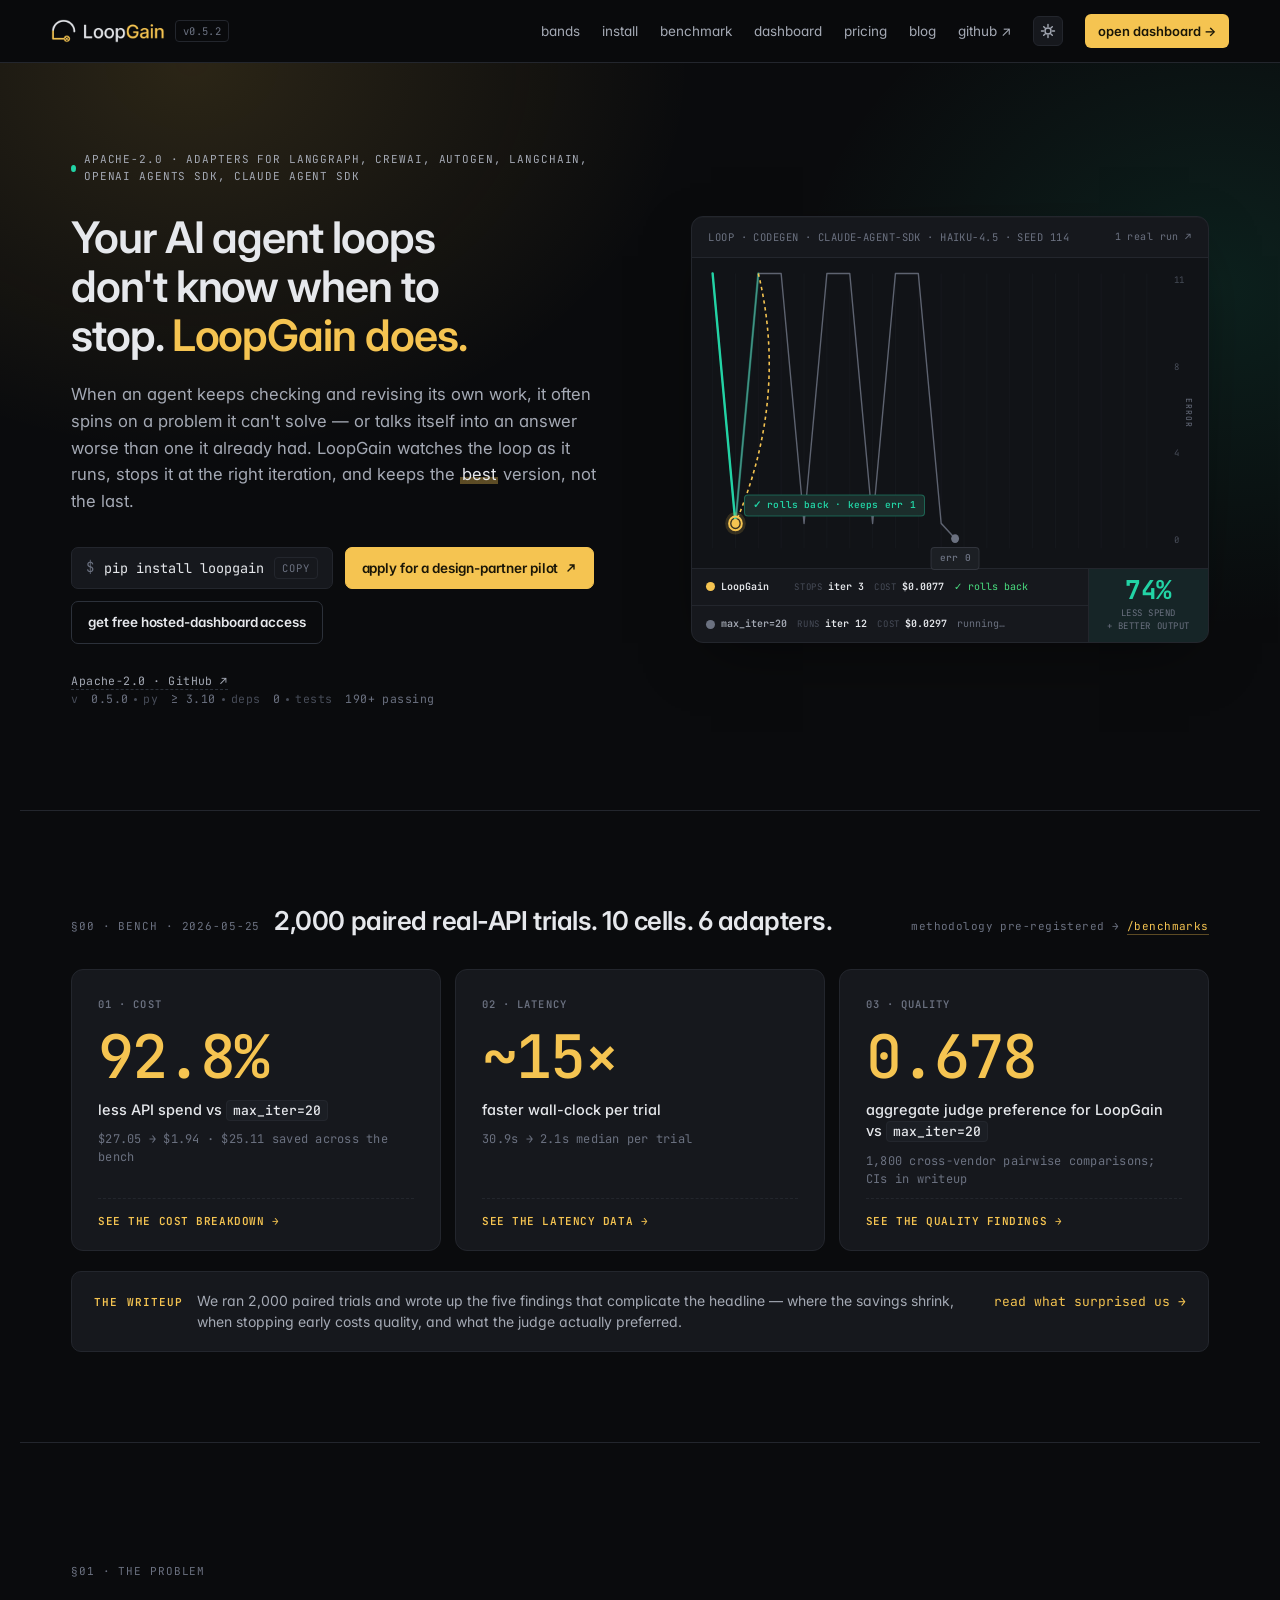
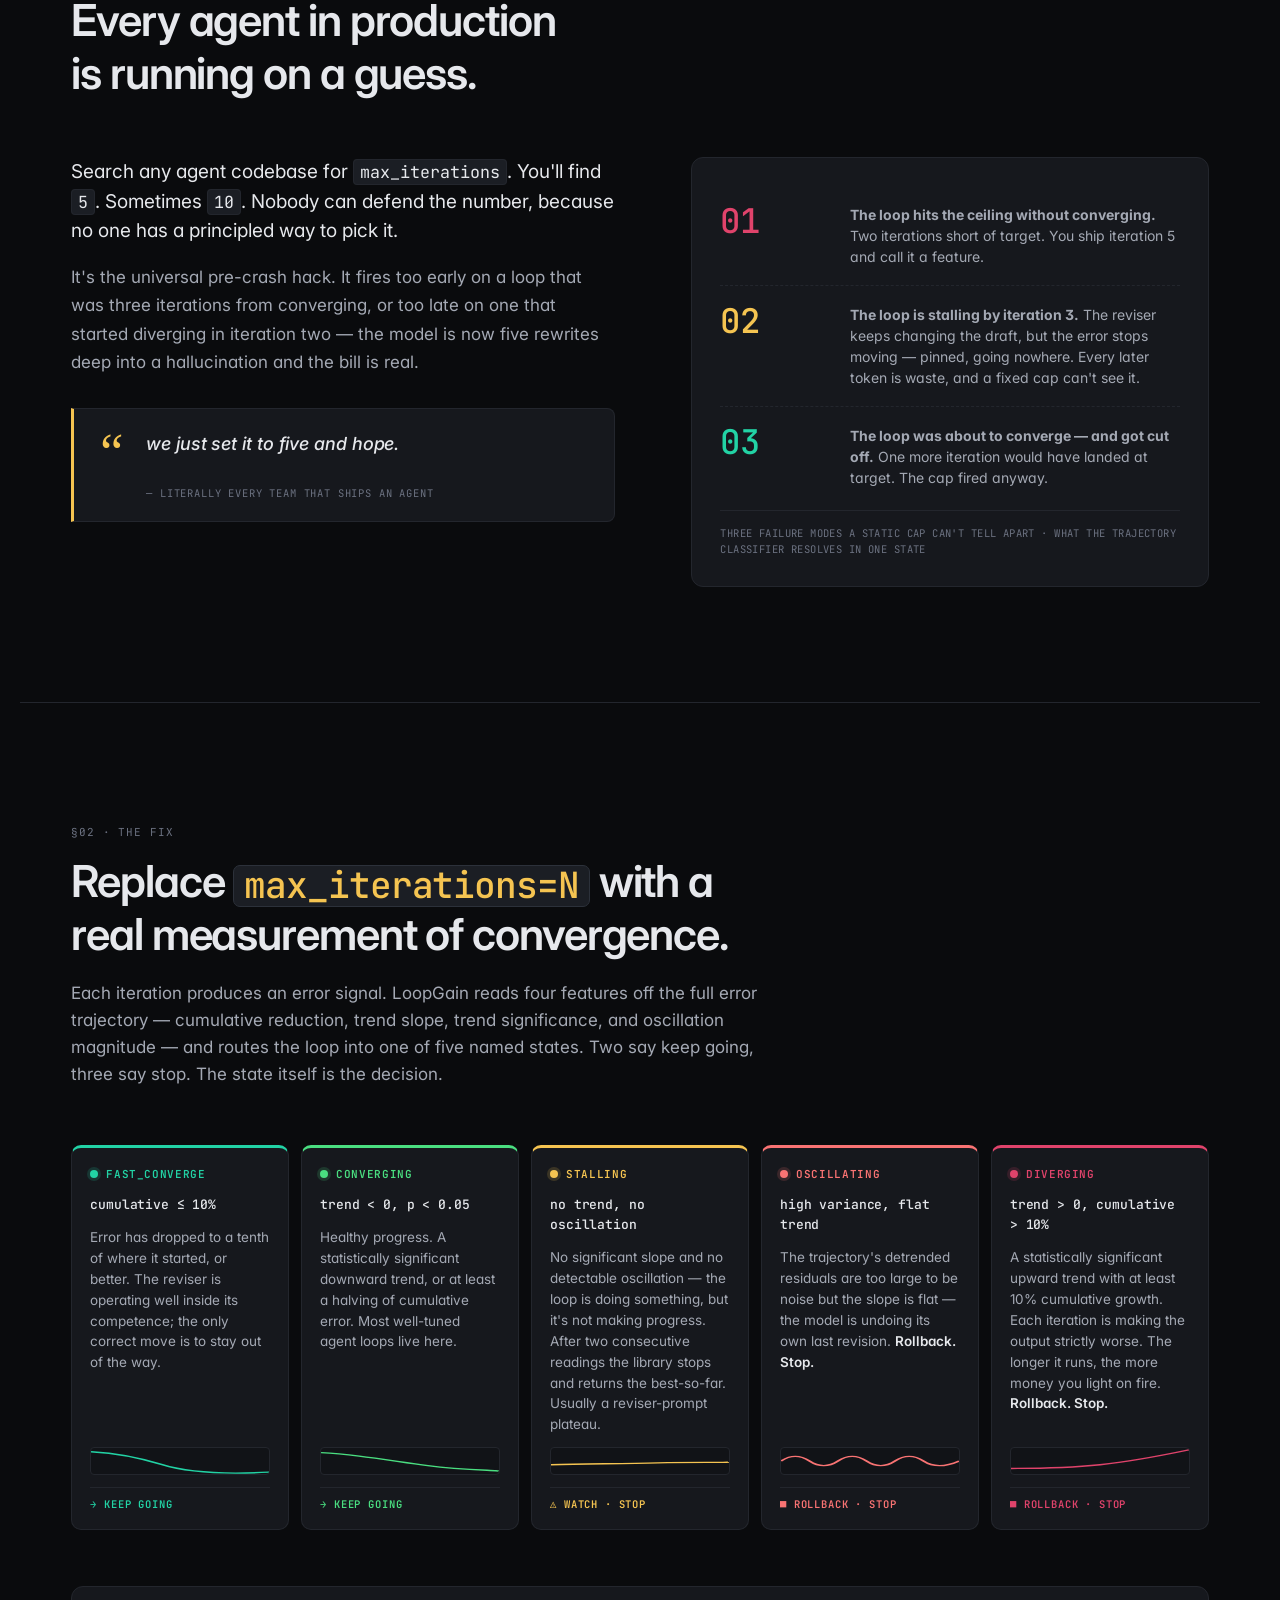
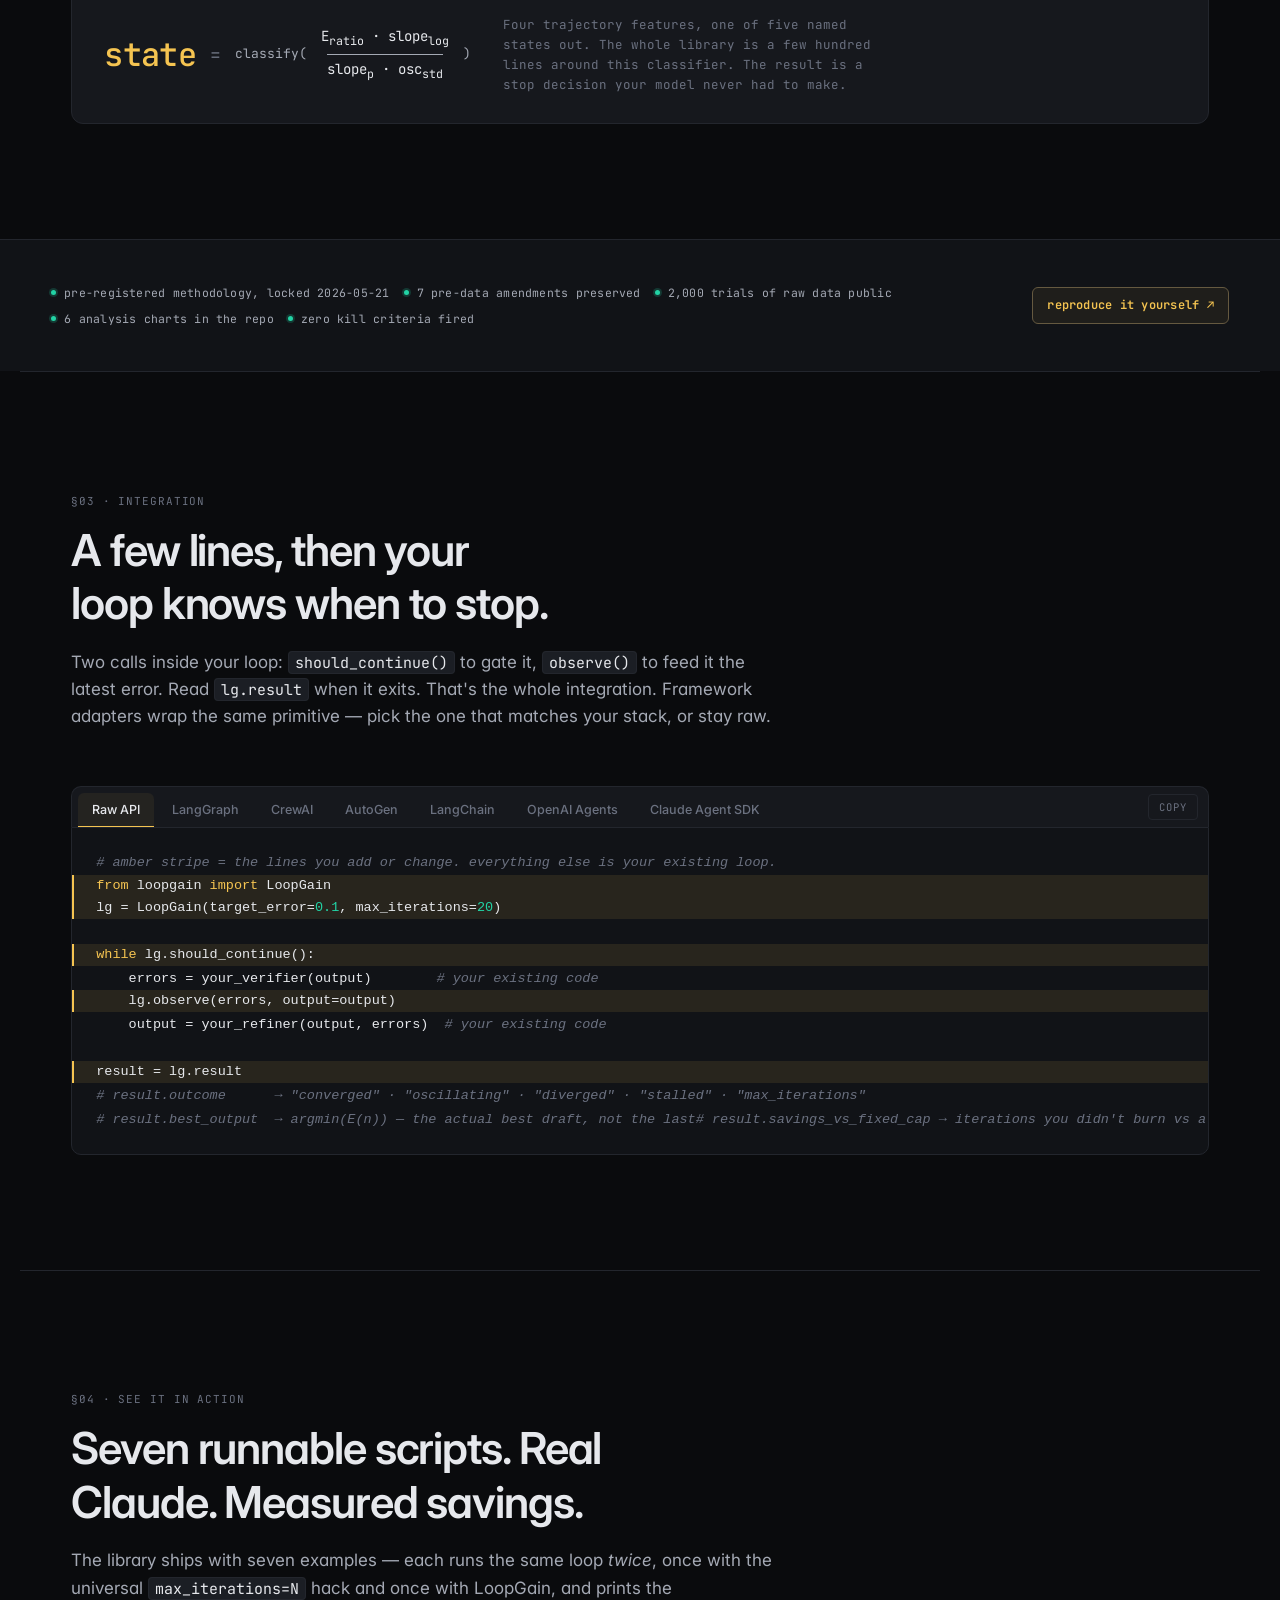
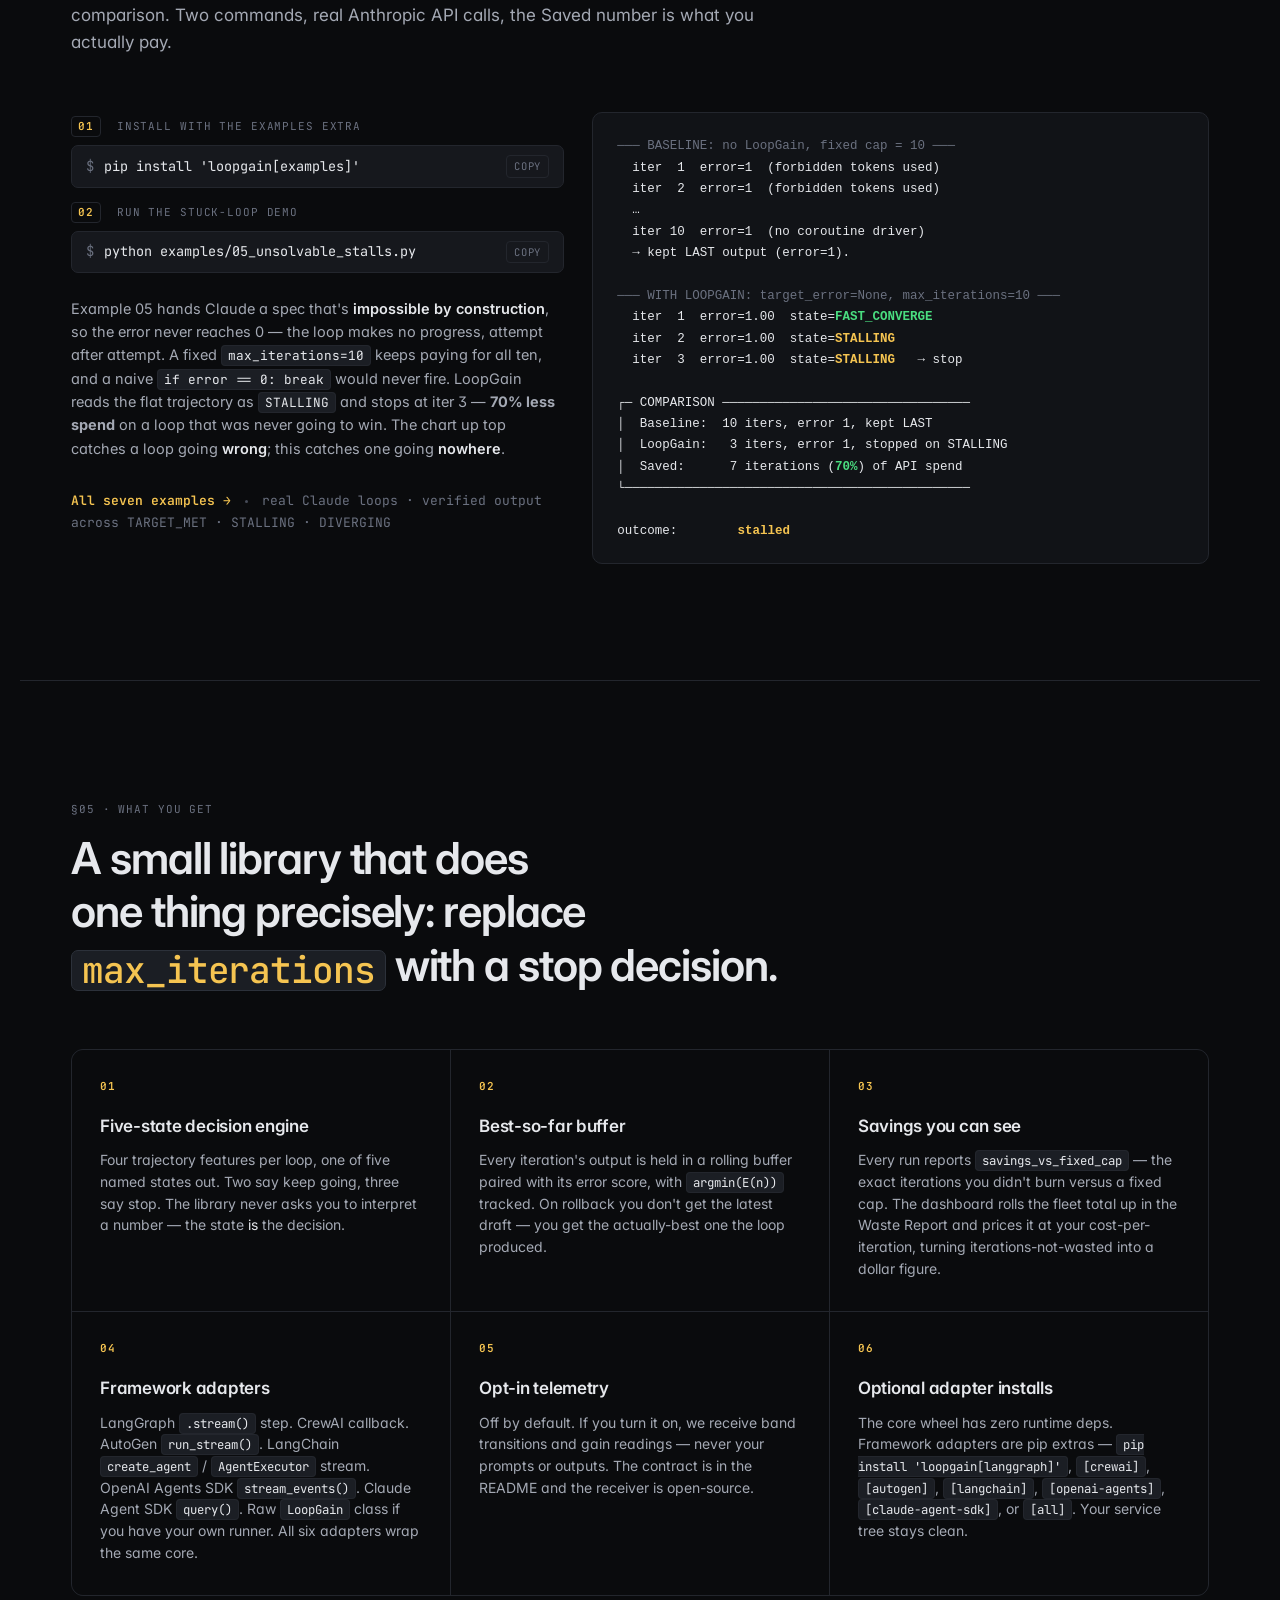
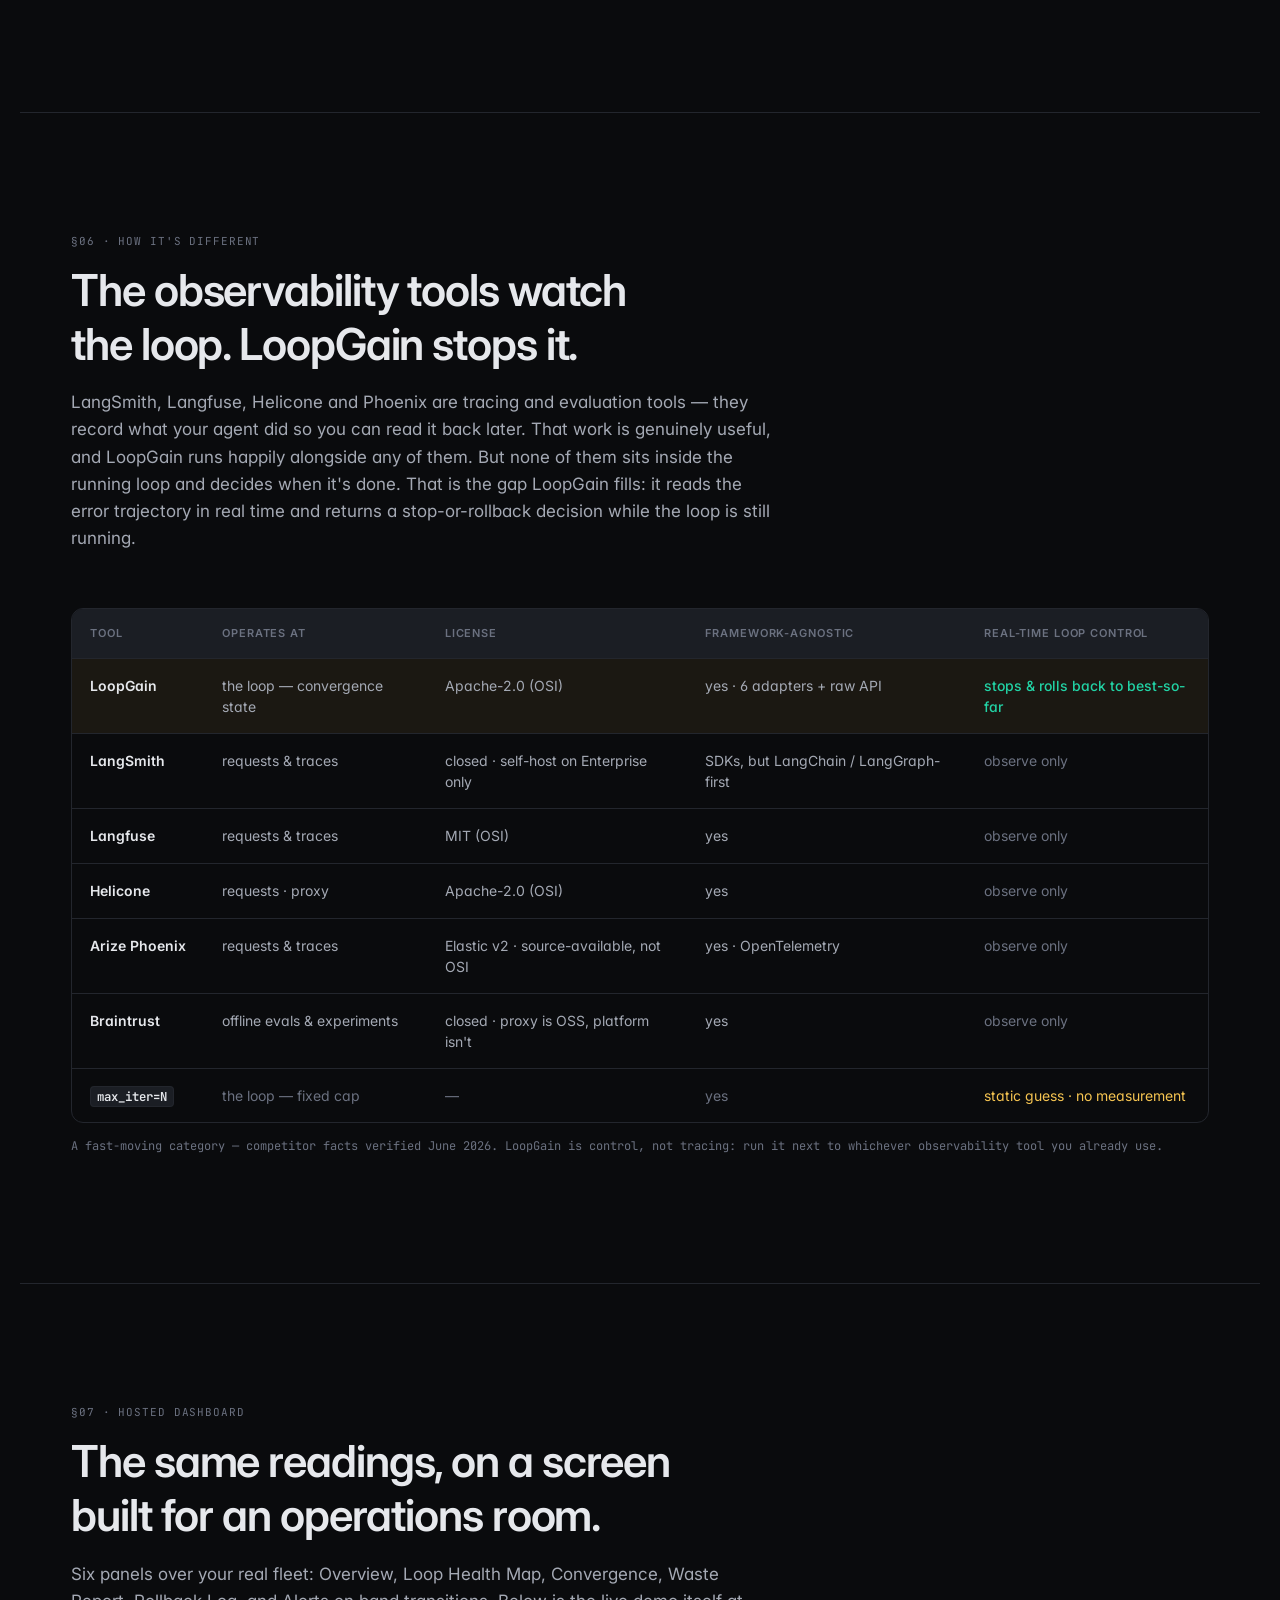
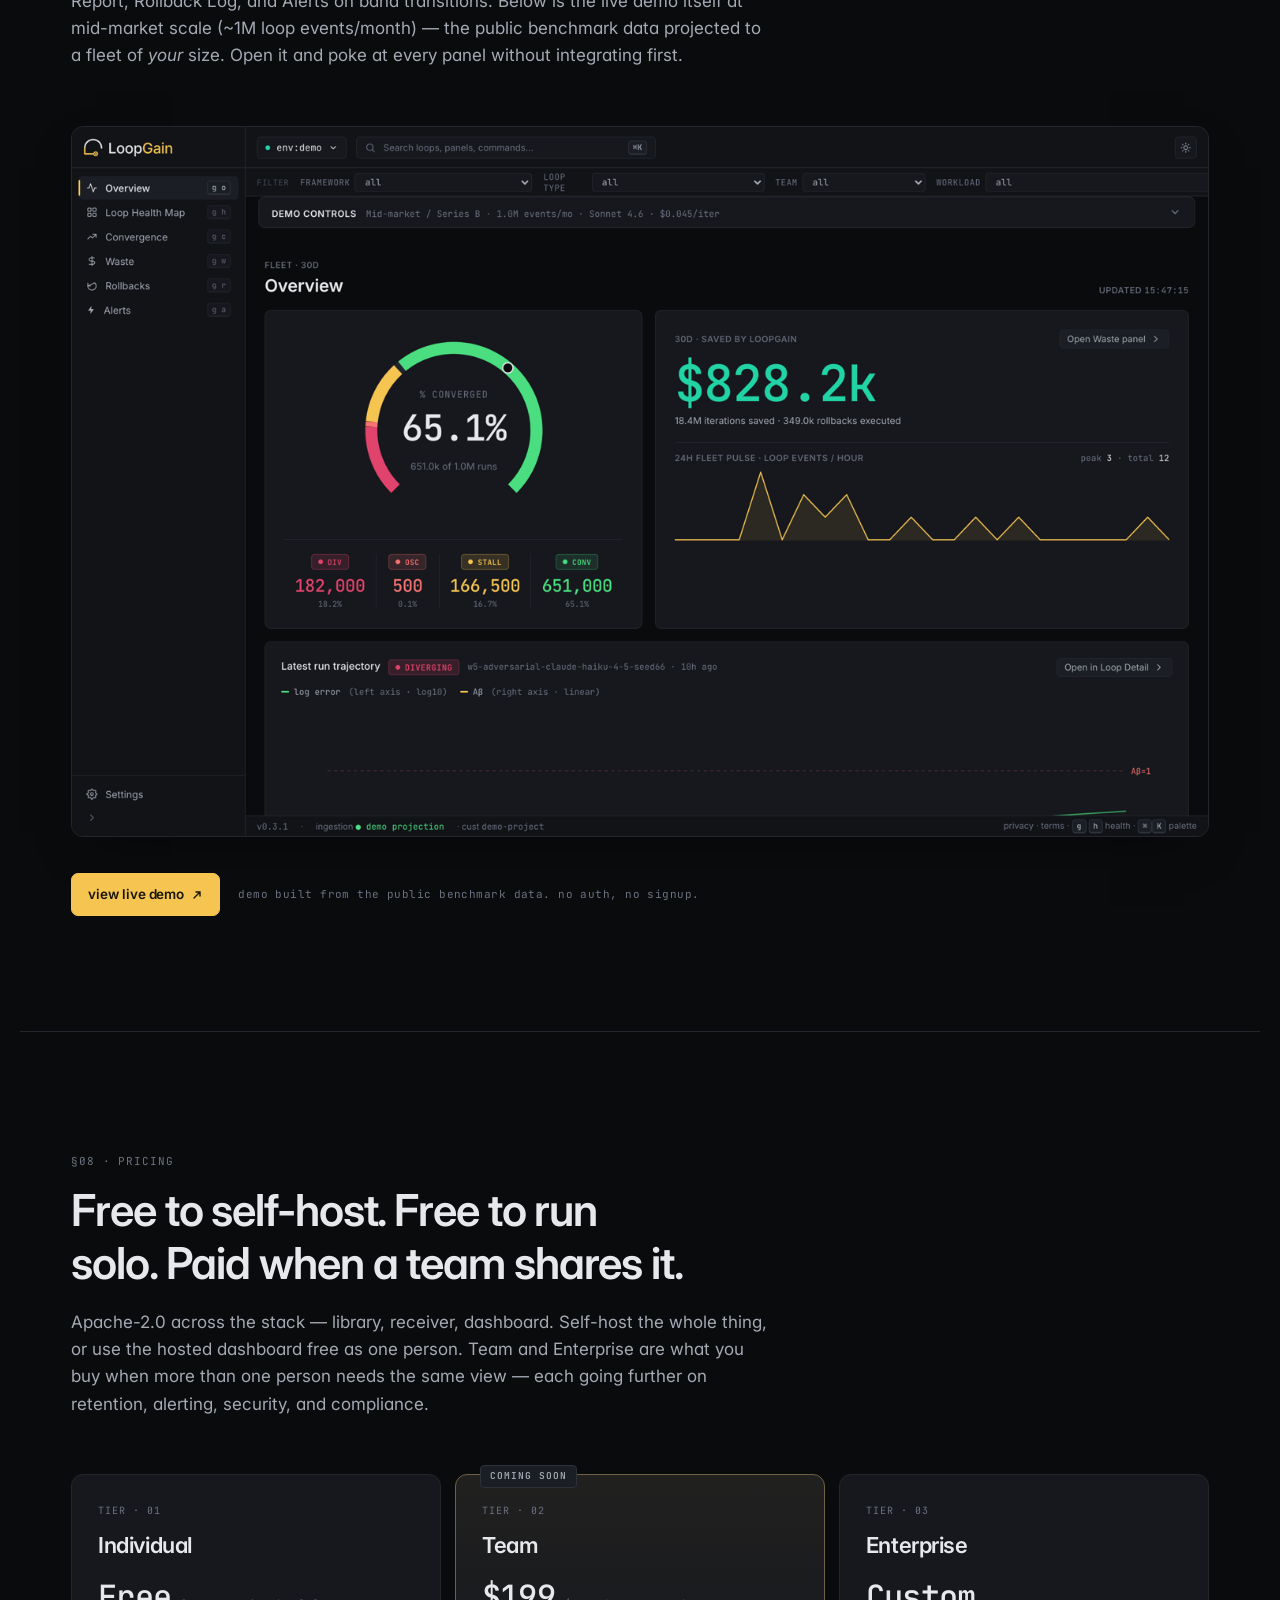
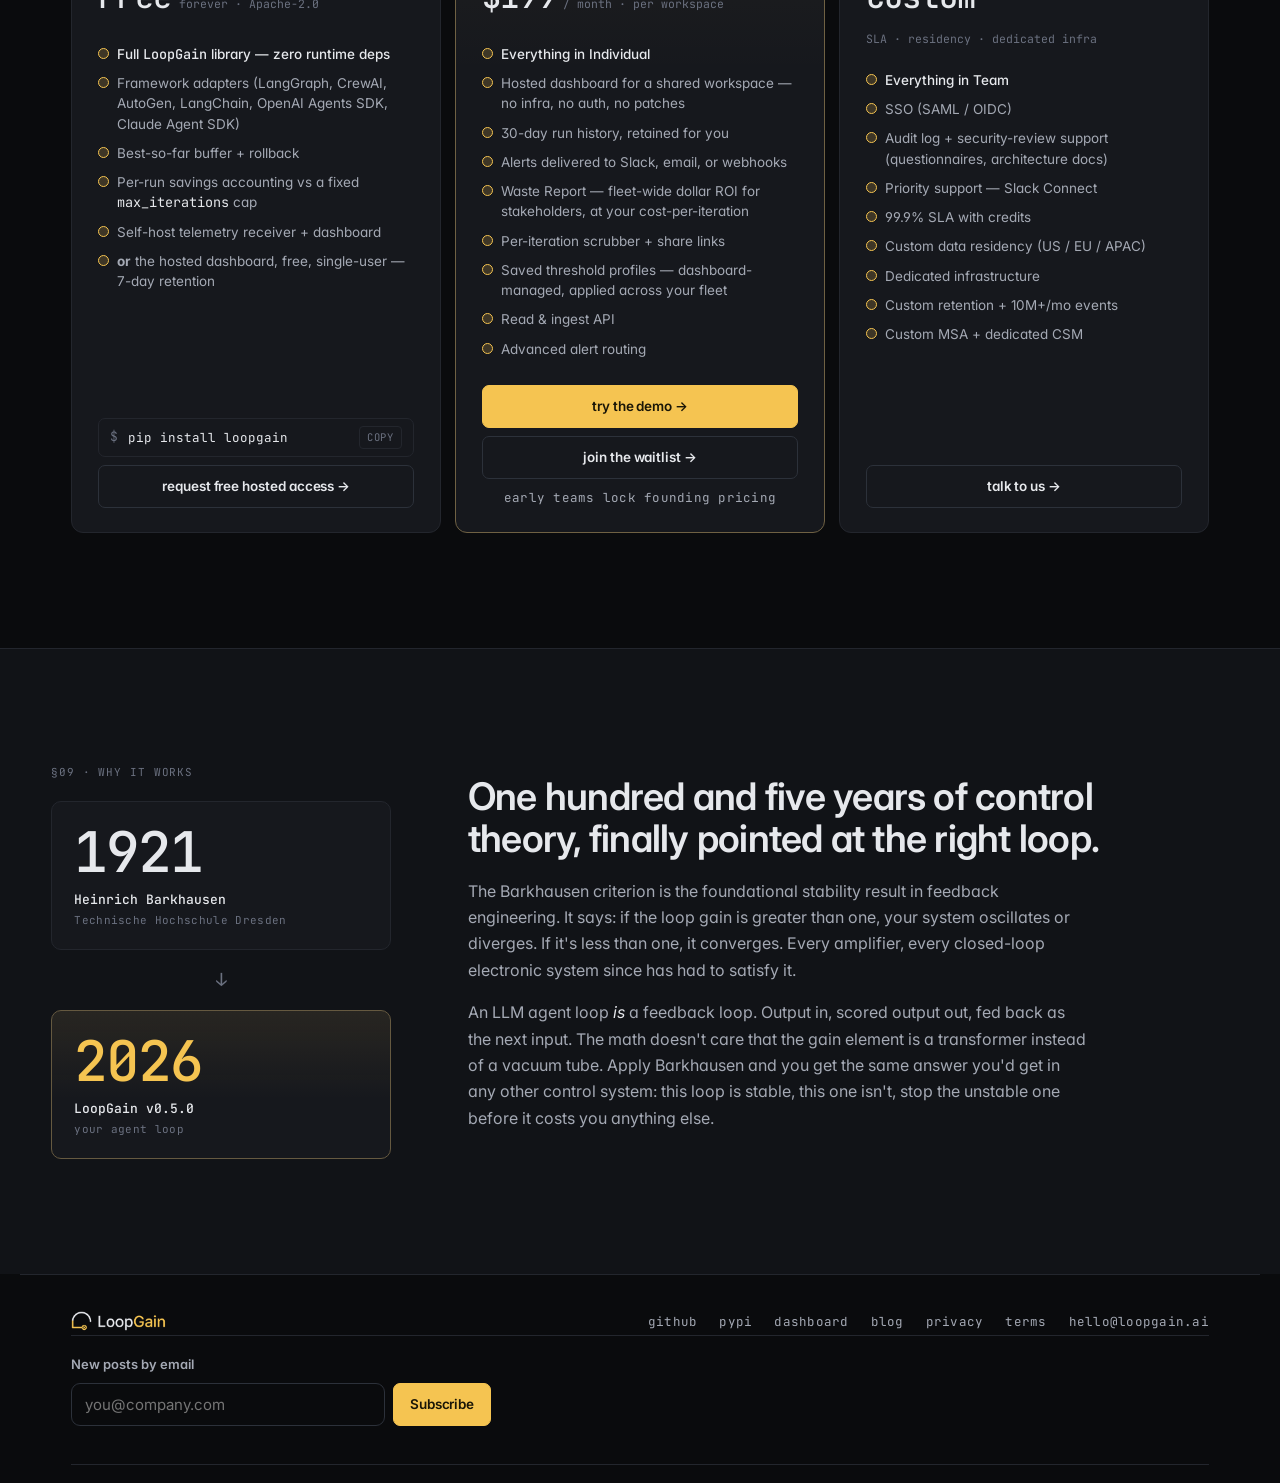
==== commit d1c07602: "fix: track which CTA triggered a signup, not just the list Every CTA for a given list (e.g. the hero" ====
--- a/index.html
+++ b/index.html
@@ -130,11 +130,11 @@
           <code class="mono">pip install loopgain</code>
           <span class="copy-hint mono">copy</span>
         </div>
-        <a class="btn btn-amber" href="mailto:hello&#64;loopgain&#46;ai?subject=Design-partner%20pilot" rel="noopener" data-capture="pilot">
+        <a class="btn btn-amber" href="mailto:hello&#64;loopgain&#46;ai?subject=Design-partner%20pilot" rel="noopener" data-capture="pilot" data-source="hero">
           apply for a design-partner pilot
           <svg width="12" height="12" viewBox="0 0 12 12" aria-hidden="true"><path d="M3 9 L9 3 M5 3 H9 V7" stroke="currentColor" stroke-width="1.4" fill="none" stroke-linecap="round"/></svg>
         </a>
-        <a class="btn btn-ghost" href="mailto:hello&#64;loopgain&#46;ai?subject=Free%20hosted%20dashboard%20access" rel="noopener" data-capture="individual">
+        <a class="btn btn-ghost" href="mailto:hello&#64;loopgain&#46;ai?subject=Free%20hosted%20dashboard%20access" rel="noopener" data-capture="individual" data-source="hero">
           get free hosted-dashboard access
         </a>
       </div>
@@ -757,7 +757,7 @@
           <code class="mono">pip install loopgain</code>
           <span class="copy-hint mono">copy</span>
         </div>
-        <a class="btn btn-ghost btn-block" href="mailto:hello&#64;loopgain&#46;ai?subject=Free%20hosted%20dashboard%20access" data-capture="individual">request free hosted access →</a>
+        <a class="btn btn-ghost btn-block" href="mailto:hello&#64;loopgain&#46;ai?subject=Free%20hosted%20dashboard%20access" data-capture="individual" data-source="pricing">request free hosted access →</a>
       </div>
     </article>
 
@@ -780,7 +780,7 @@
       </ul>
       <div class="pc-cta">
         <a class="btn btn-amber btn-block" href="https://dashboard.loopgain.ai" rel="noopener">try the demo →</a>
-        <a class="btn btn-ghost btn-block" href="mailto:hello&#64;loopgain&#46;ai?subject=Team-tier%20waitlist" data-capture="team">join the waitlist →</a>
+        <a class="btn btn-ghost btn-block" href="mailto:hello&#64;loopgain&#46;ai?subject=Team-tier%20waitlist" data-capture="team" data-source="pricing">join the waitlist →</a>
         <p class="pc-cta-note mono">early teams lock founding pricing</p>
       </div>
     </article>
@@ -803,7 +803,7 @@
         <li>Custom MSA + dedicated CSM</li>
       </ul>
       <div class="pc-cta">
-        <a class="btn btn-ghost btn-block" href="mailto:hello&#64;loopgain&#46;ai?subject=LoopGain%20Enterprise" data-capture="enterprise">talk to us →</a>
+        <a class="btn btn-ghost btn-block" href="mailto:hello&#64;loopgain&#46;ai?subject=LoopGain%20Enterprise" data-capture="enterprise" data-source="pricing">talk to us →</a>
       </div>
     </article>
 
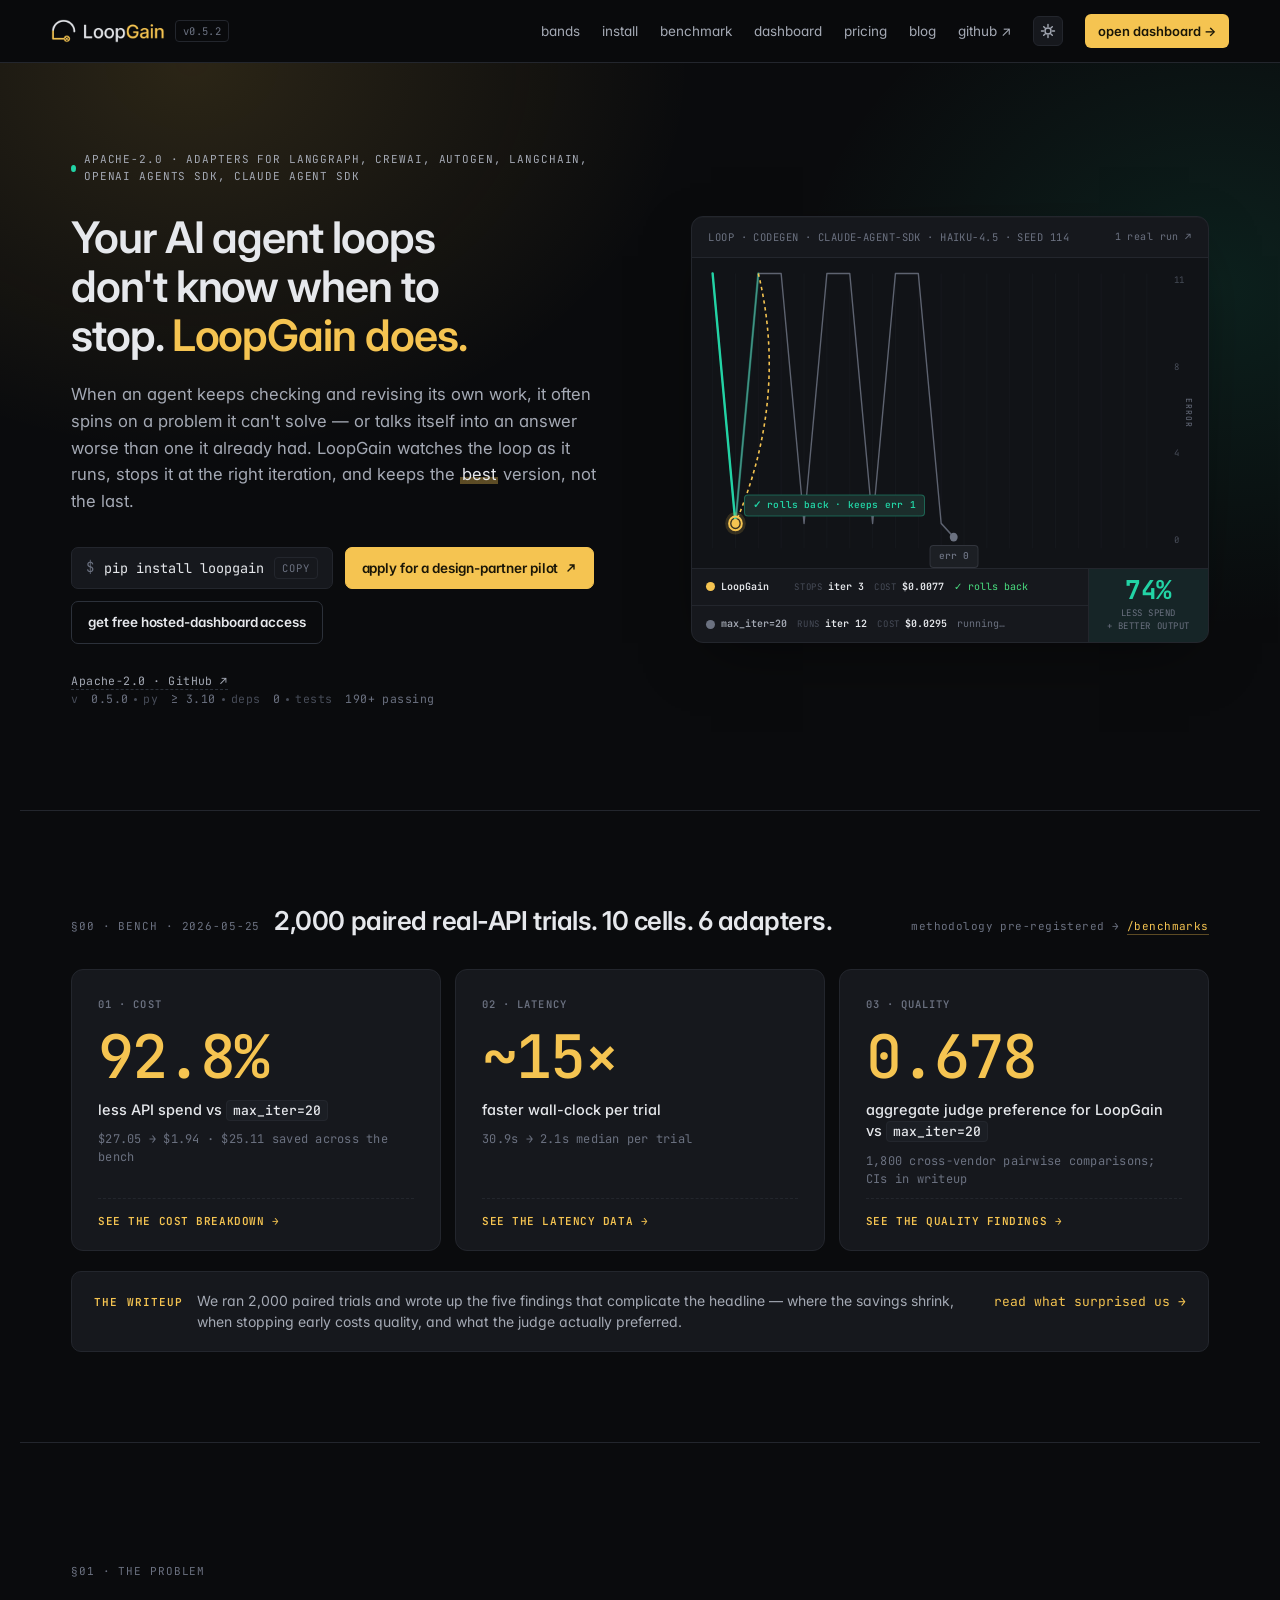
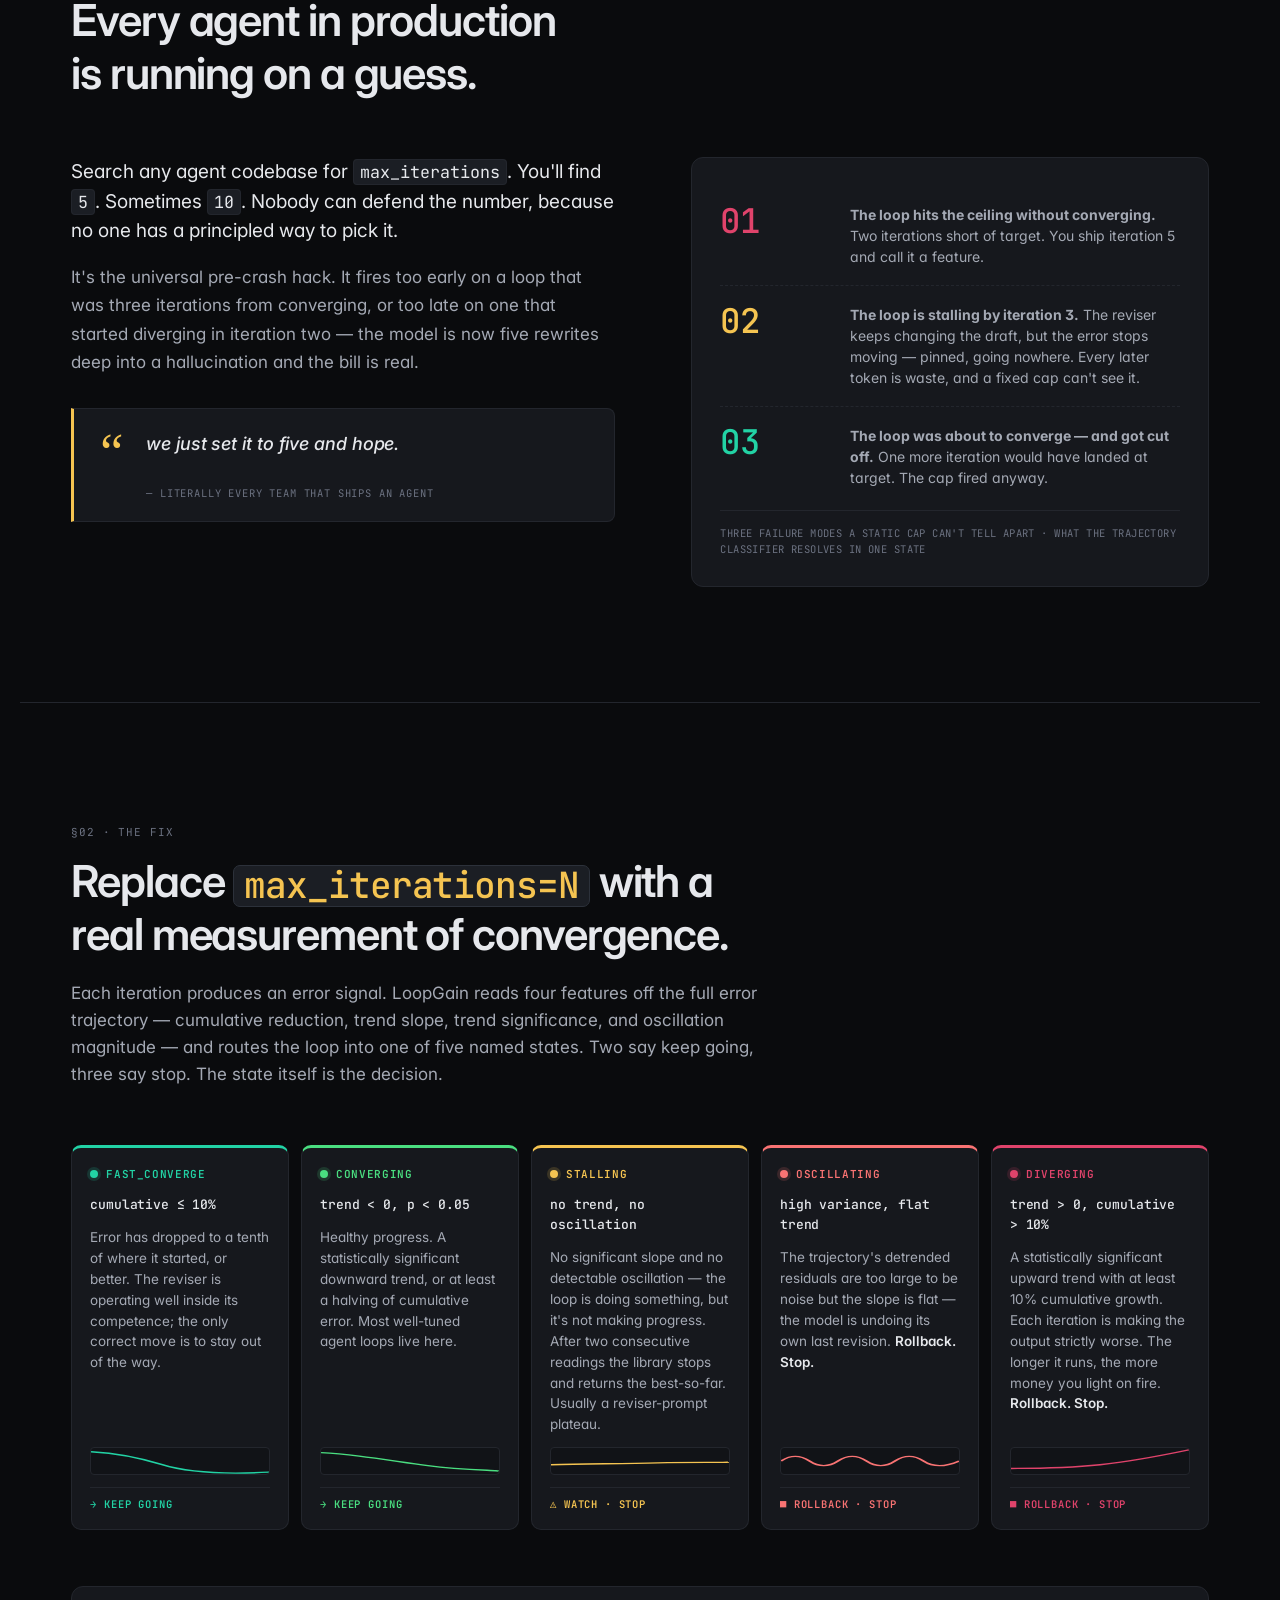
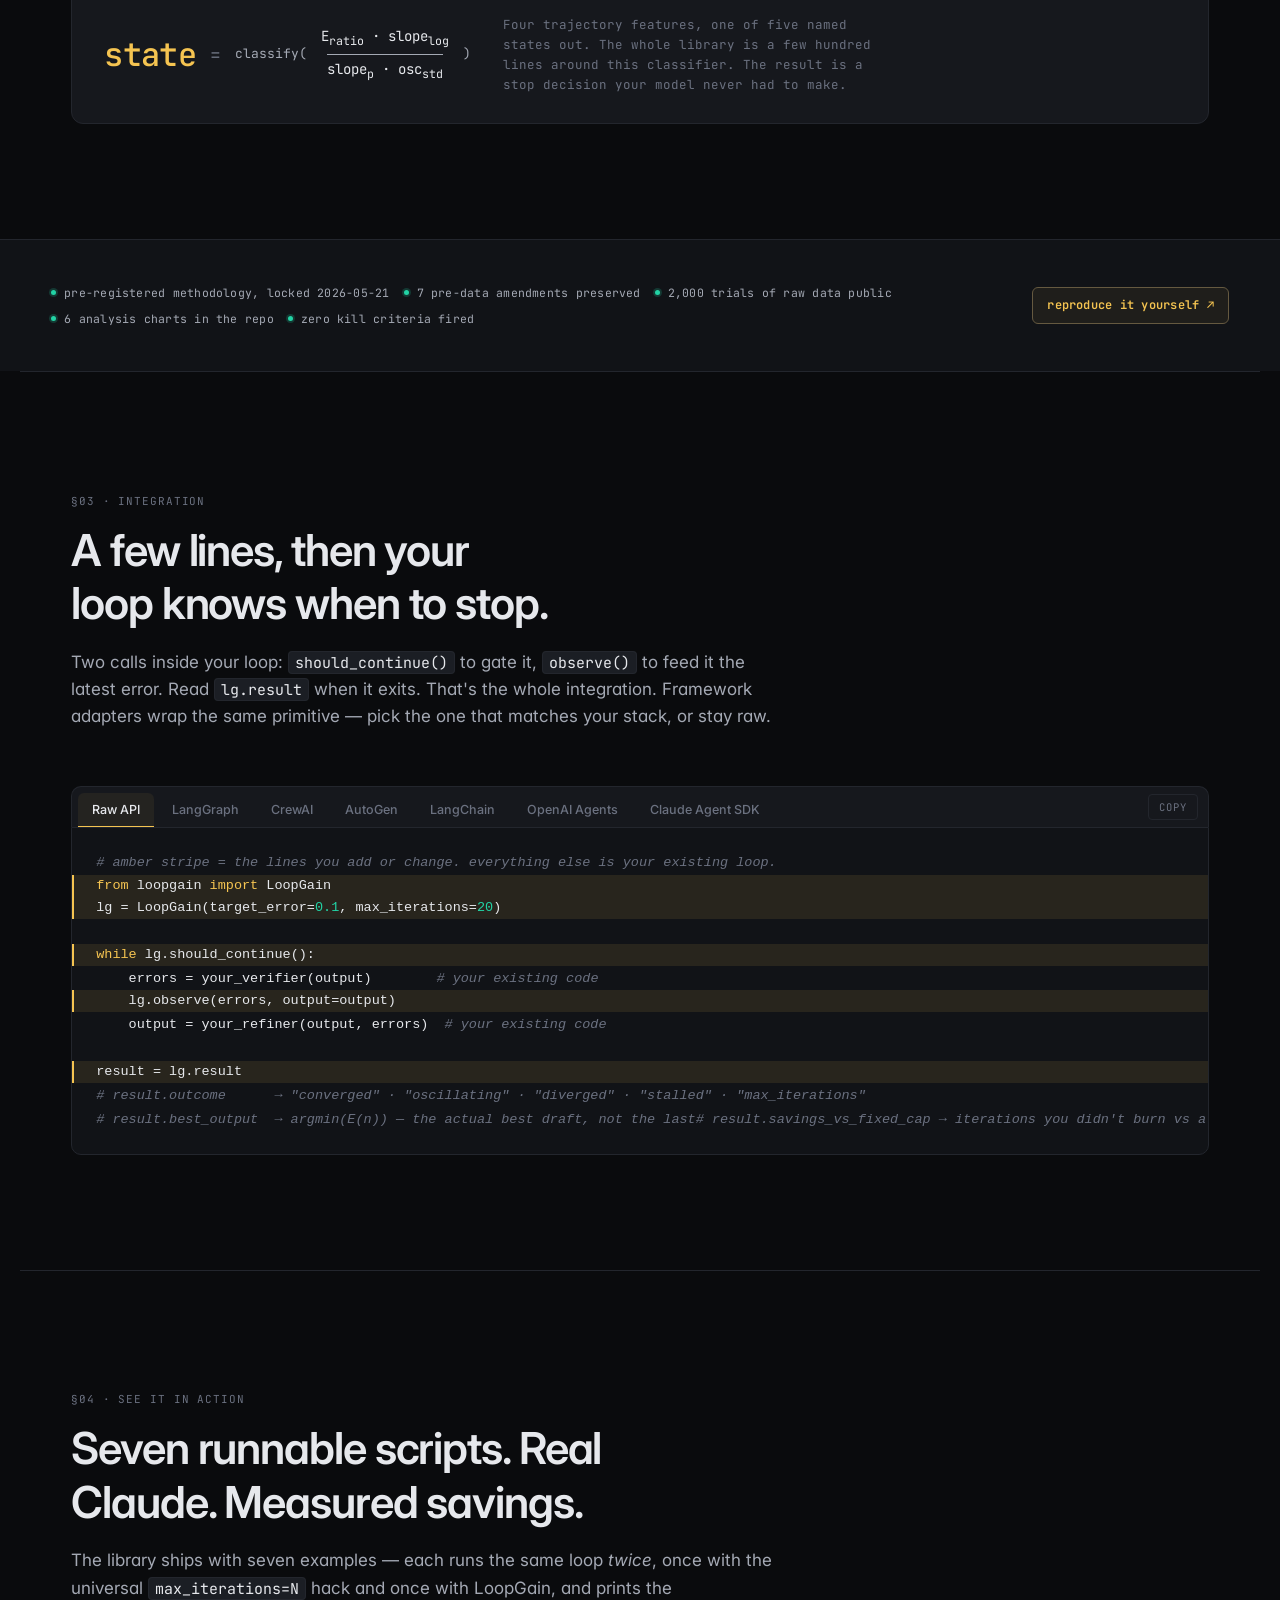
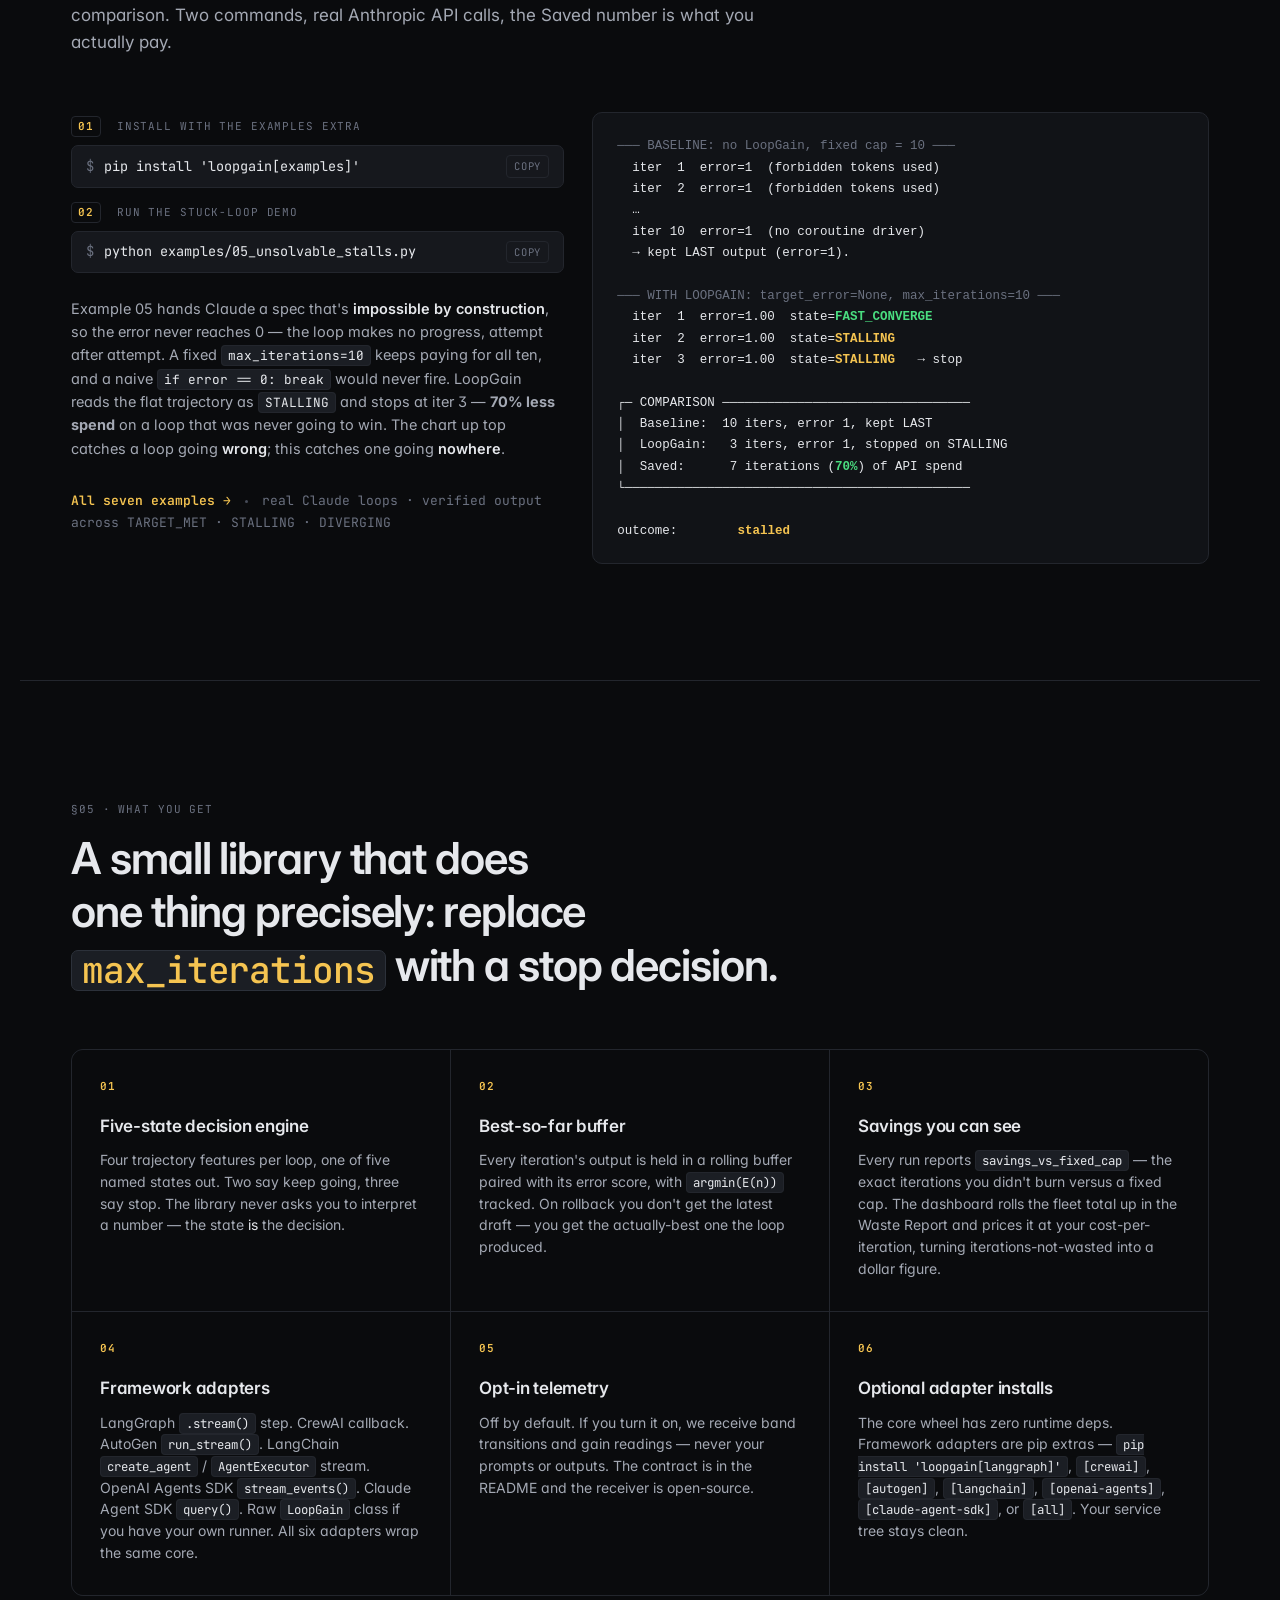
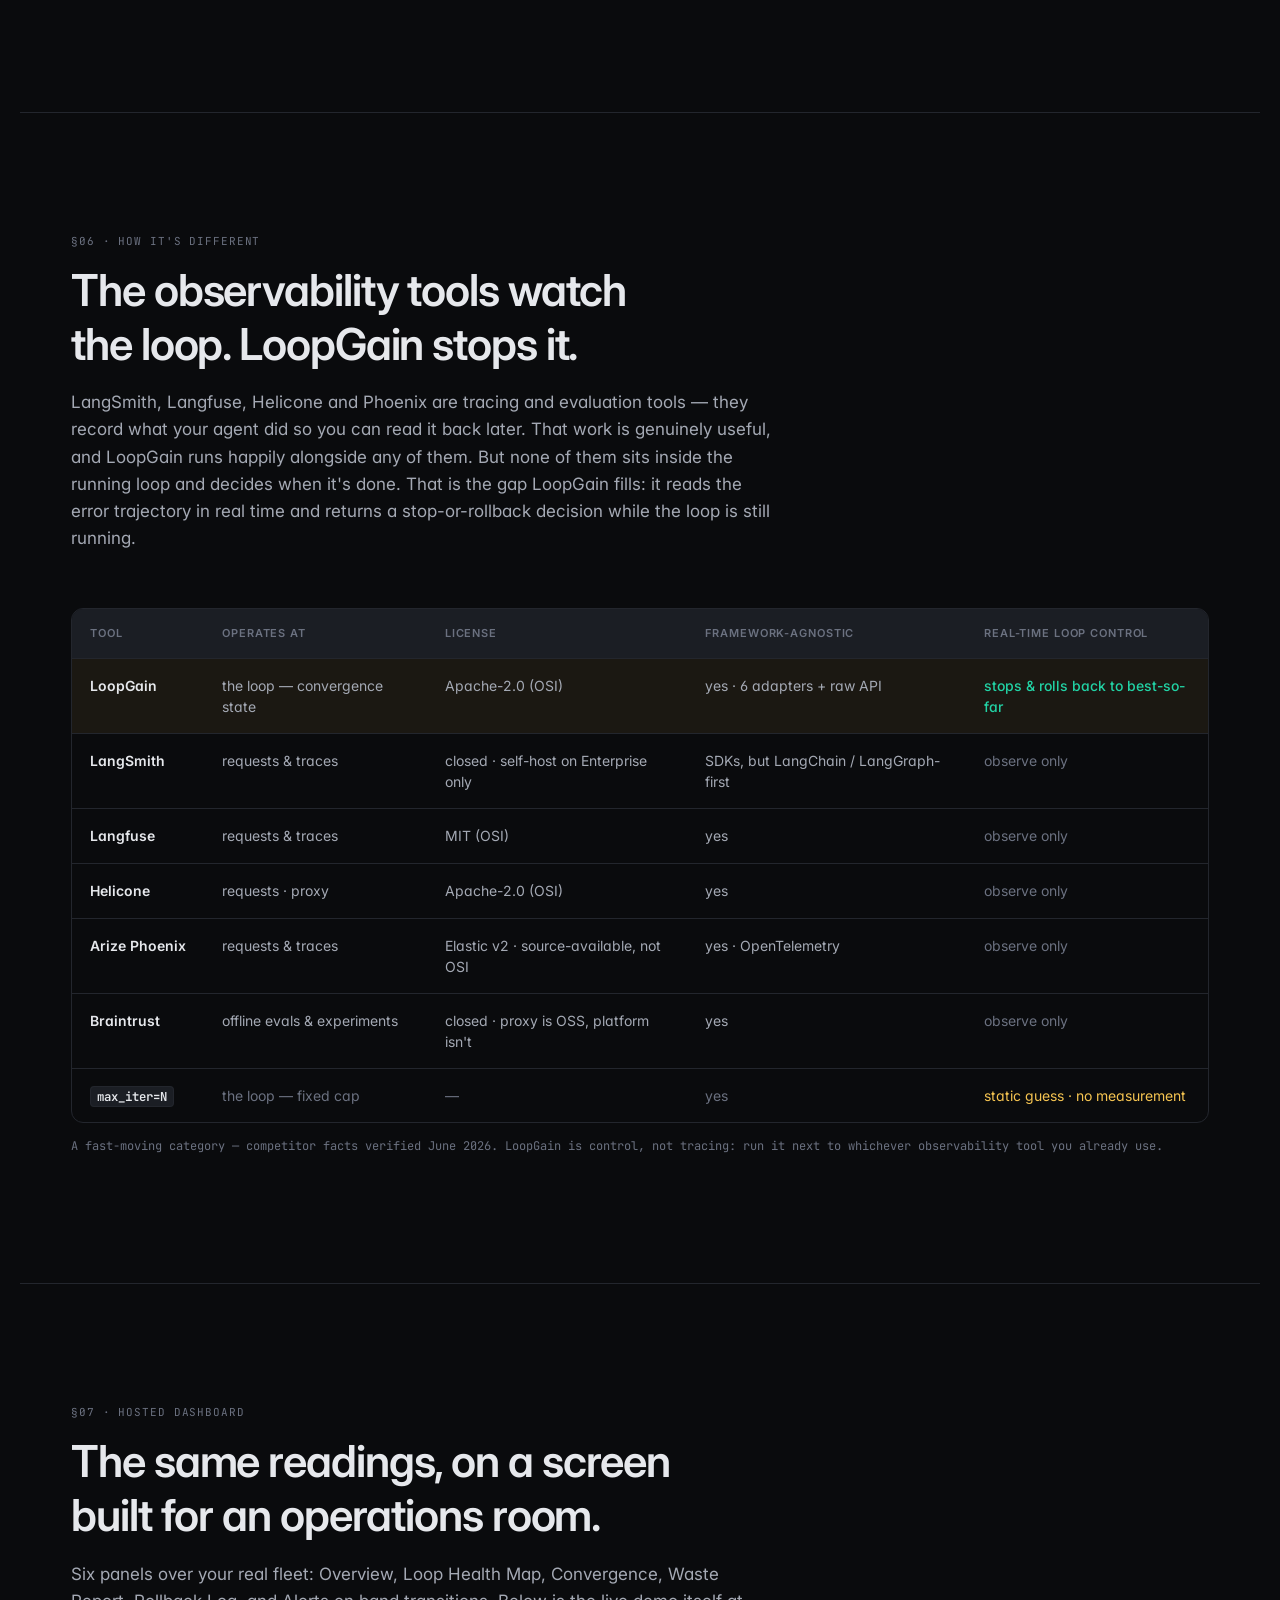
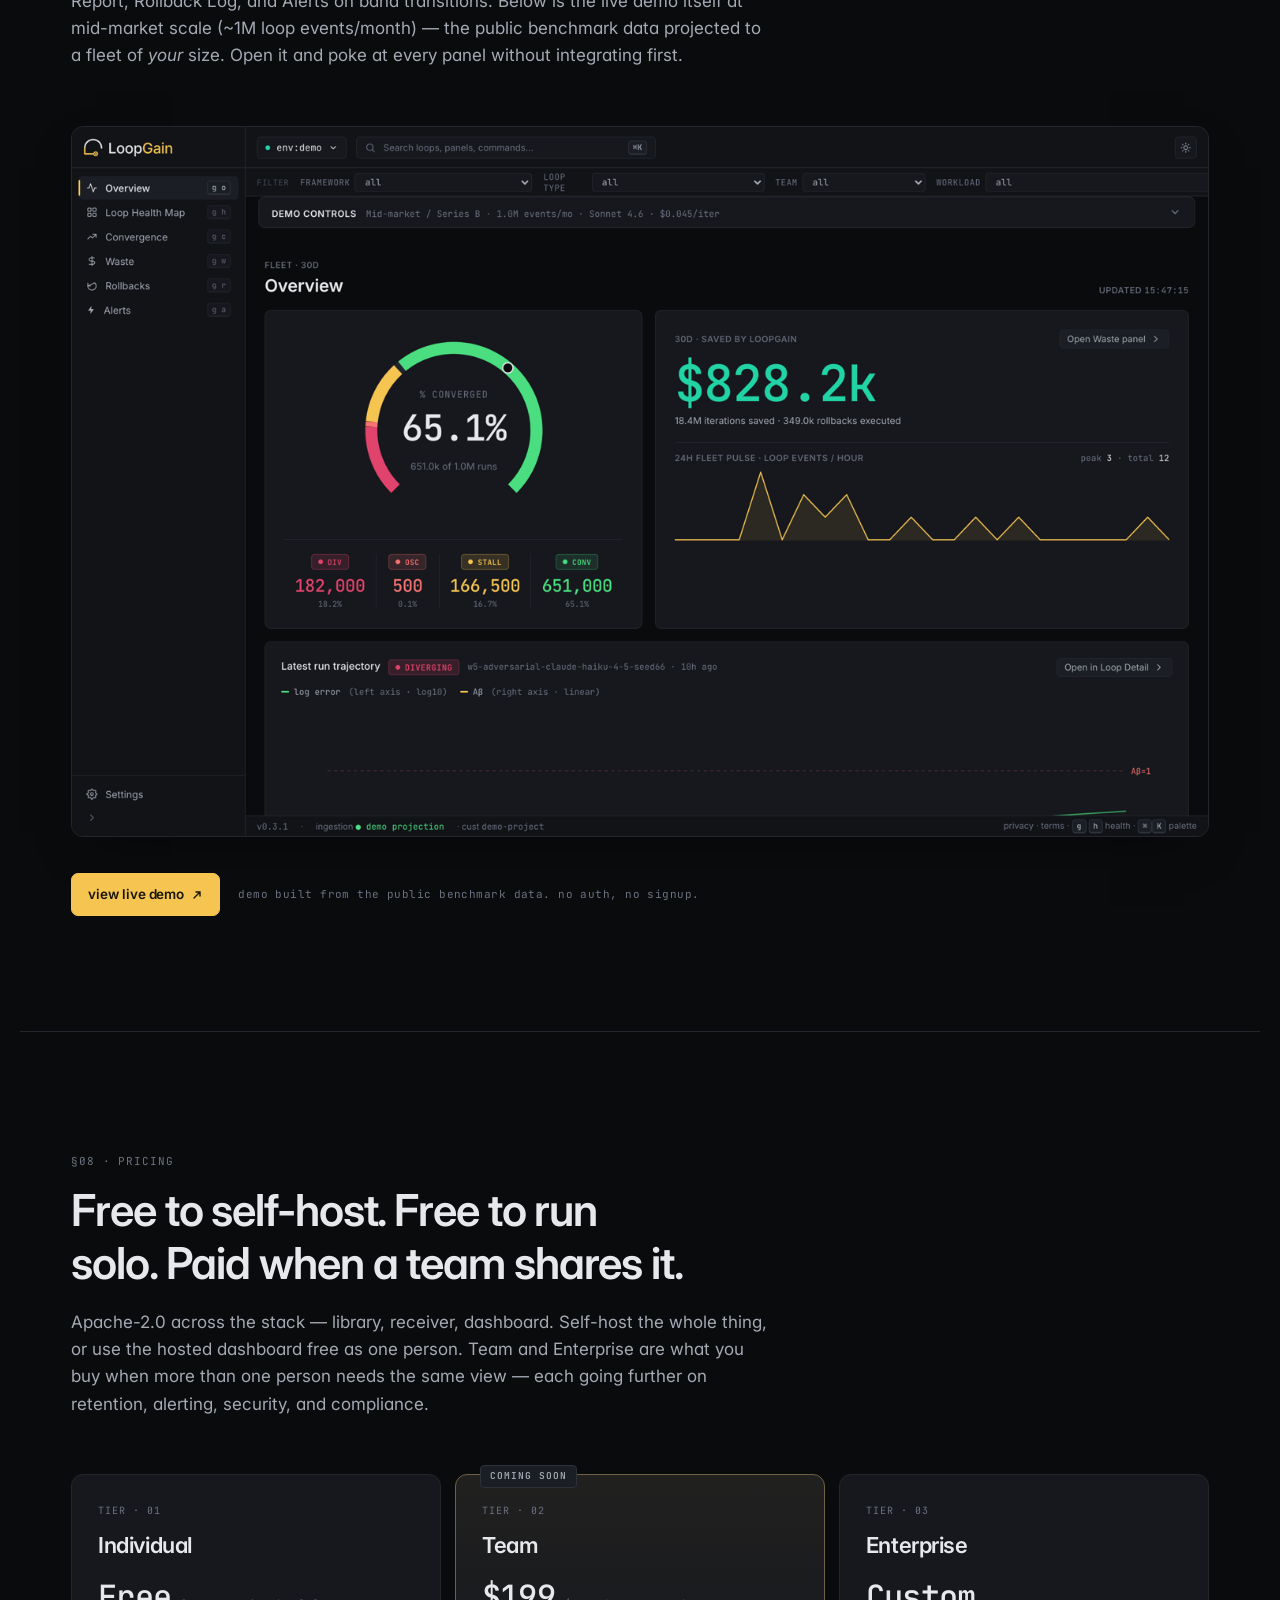
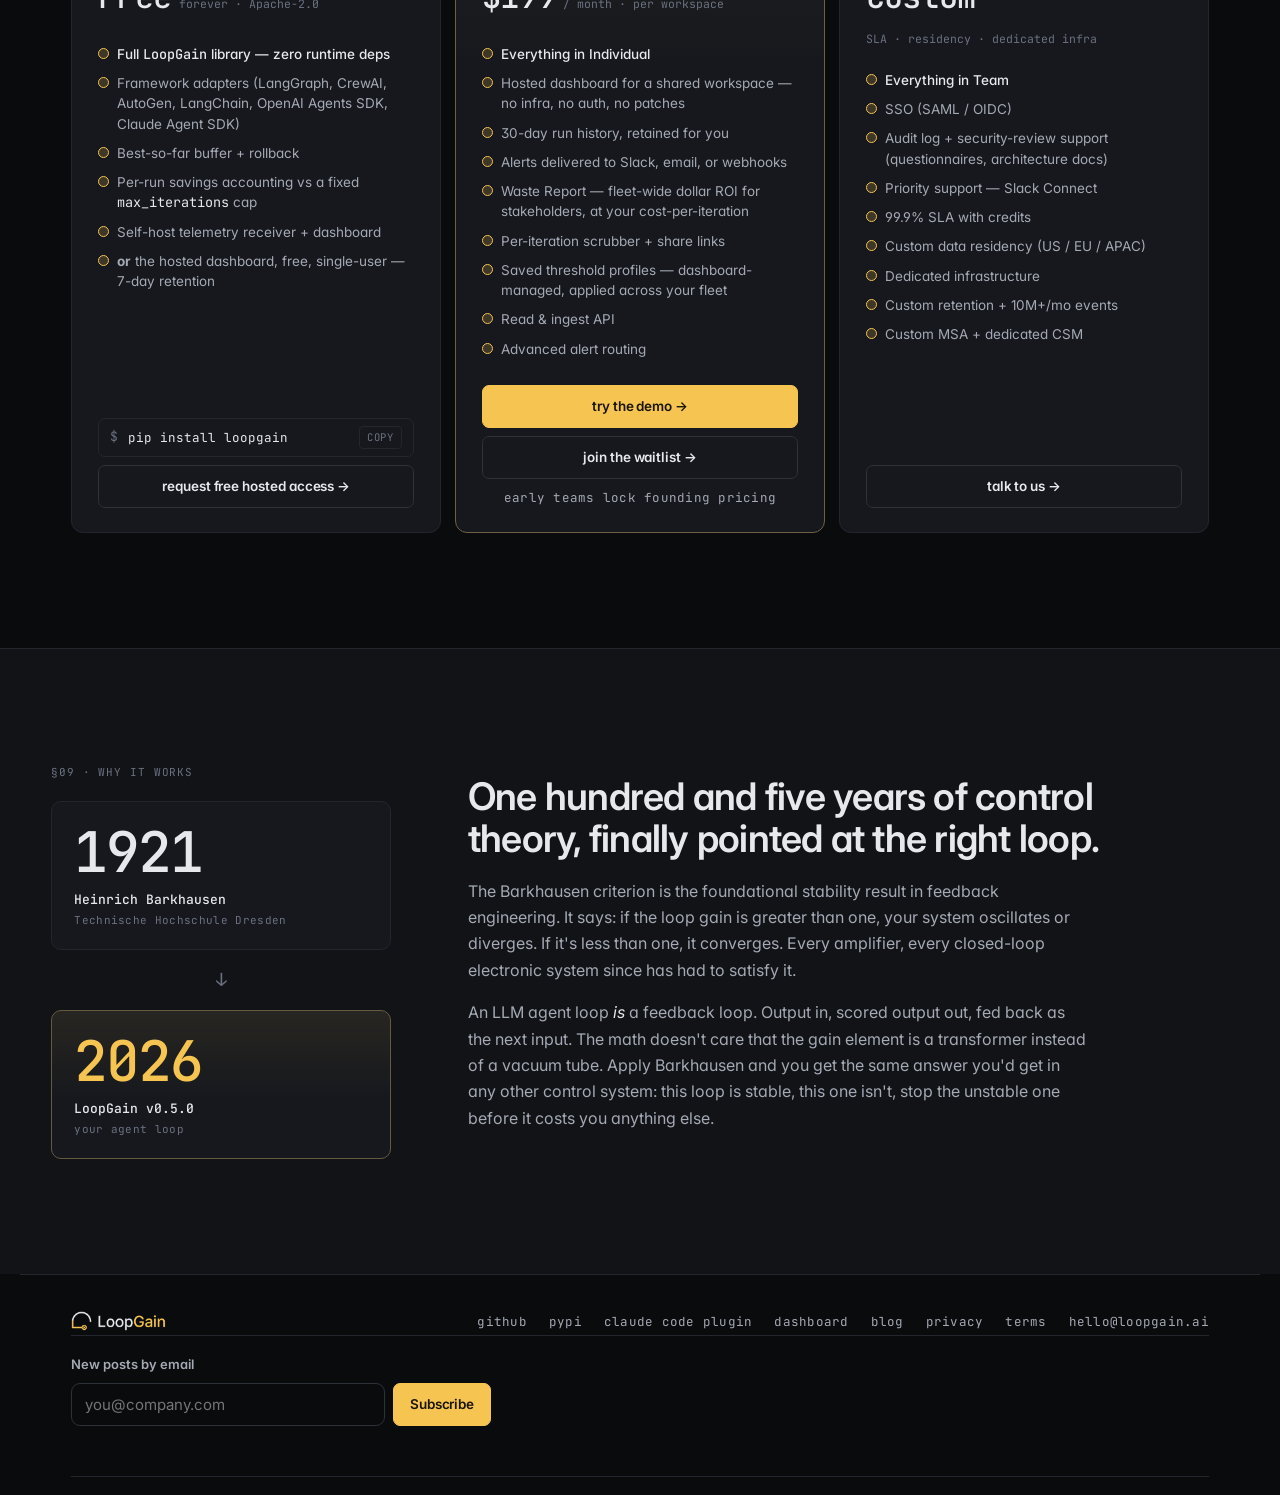
==== commit cde205ae: "feat: add loopgain-plugin CTA to landing page Cross-link from /get-code (paste one snippet) to the n" ====
--- a/index.html
+++ b/index.html
@@ -851,6 +851,7 @@
     <nav class="foot-links mono" aria-label="footer">
       <a href="https://github.com/loopgain-ai" rel="noopener">github</a>
       <a href="https://pypi.org/project/loopgain" rel="noopener">pypi</a>
+      <a href="https://github.com/loopgain-ai/loopgain-plugin" rel="noopener">claude code plugin</a>
       <a href="https://dashboard.loopgain.ai" rel="noopener">dashboard</a>
       <a href="/blog/">blog</a>
       <a href="/privacy">privacy</a>
--- a/landing.css
+++ b/landing.css
@@ -1912,11 +1912,16 @@
 }
 .wl-input:focus, .news-input:focus { outline: none; border-color: var(--accent); box-shadow: 0 0 0 3px rgba(245,196,81,0.18); }
 .wl-submit { margin-top: 16px; }
-/* Turnstile slots stay empty + zero-height until Cloudflare decides a challenge
-   is needed (interaction-only injects the iframe only then) — so spacing is
-   scoped to :has(iframe) and the layout doesn't shift when no challenge shows. */
-#wlTurnstile:has(iframe) { margin-top: 14px; }
-#newsTurnstile:has(iframe) { margin-top: 10px; }
+/* Turnstile slots collapse to zero height until Cloudflare decides a
+   challenge is needed. The visible checkbox widget renders via closed
+   shadow DOM inside the slot's own child div, NOT an <iframe> — so
+   :has(iframe) never matches (verified directly: zero <iframe> elements
+   exist anywhere in the document even while the widget is visibly
+   rendered and the slot's own box has grown to the widget's real
+   height). Margin must be unconditional; it only adds a small gap in
+   the common invisible-passthrough case. */
+#wlTurnstile { margin-top: 20px; }
+#newsTurnstile { margin-top: 20px; }
 .wl-checkbox {
   display: flex; align-items: flex-start; gap: 8px;
   font-size: 12.5px; line-height: 1.5; color: var(--text-2);
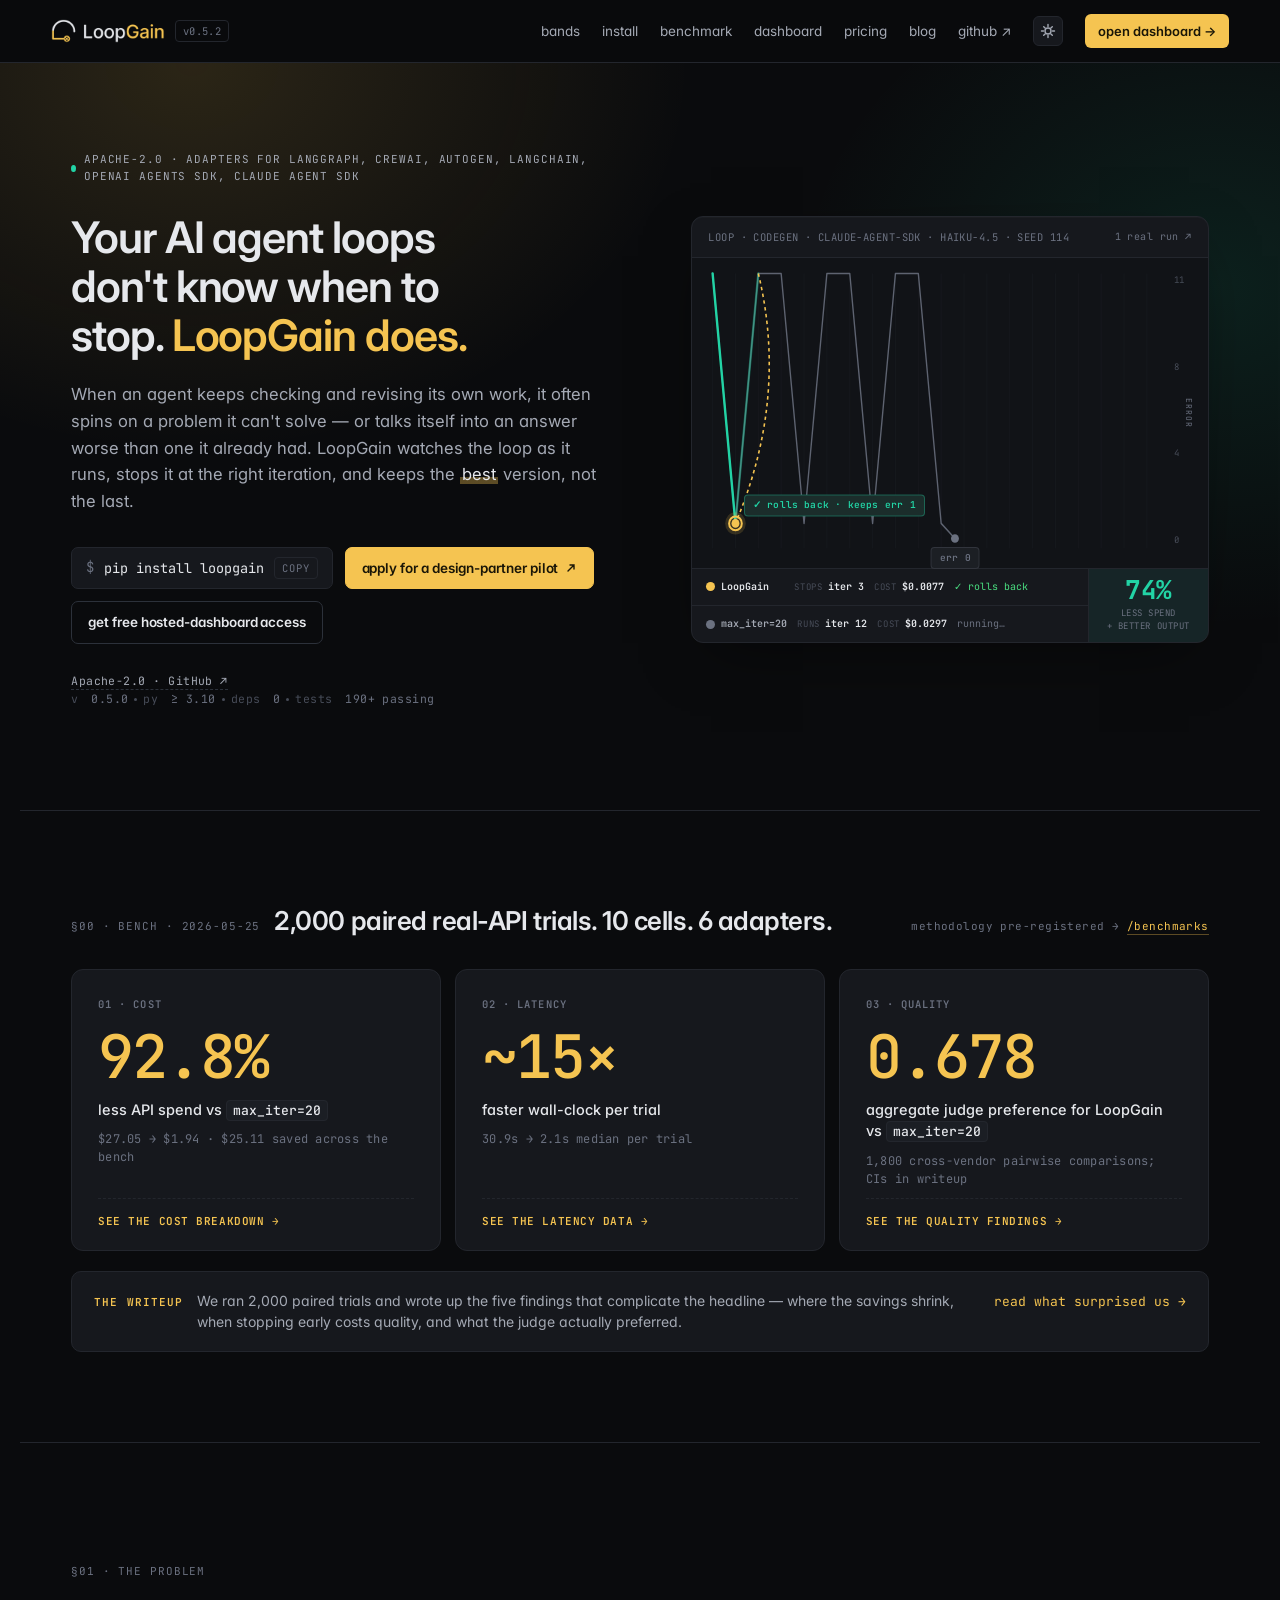
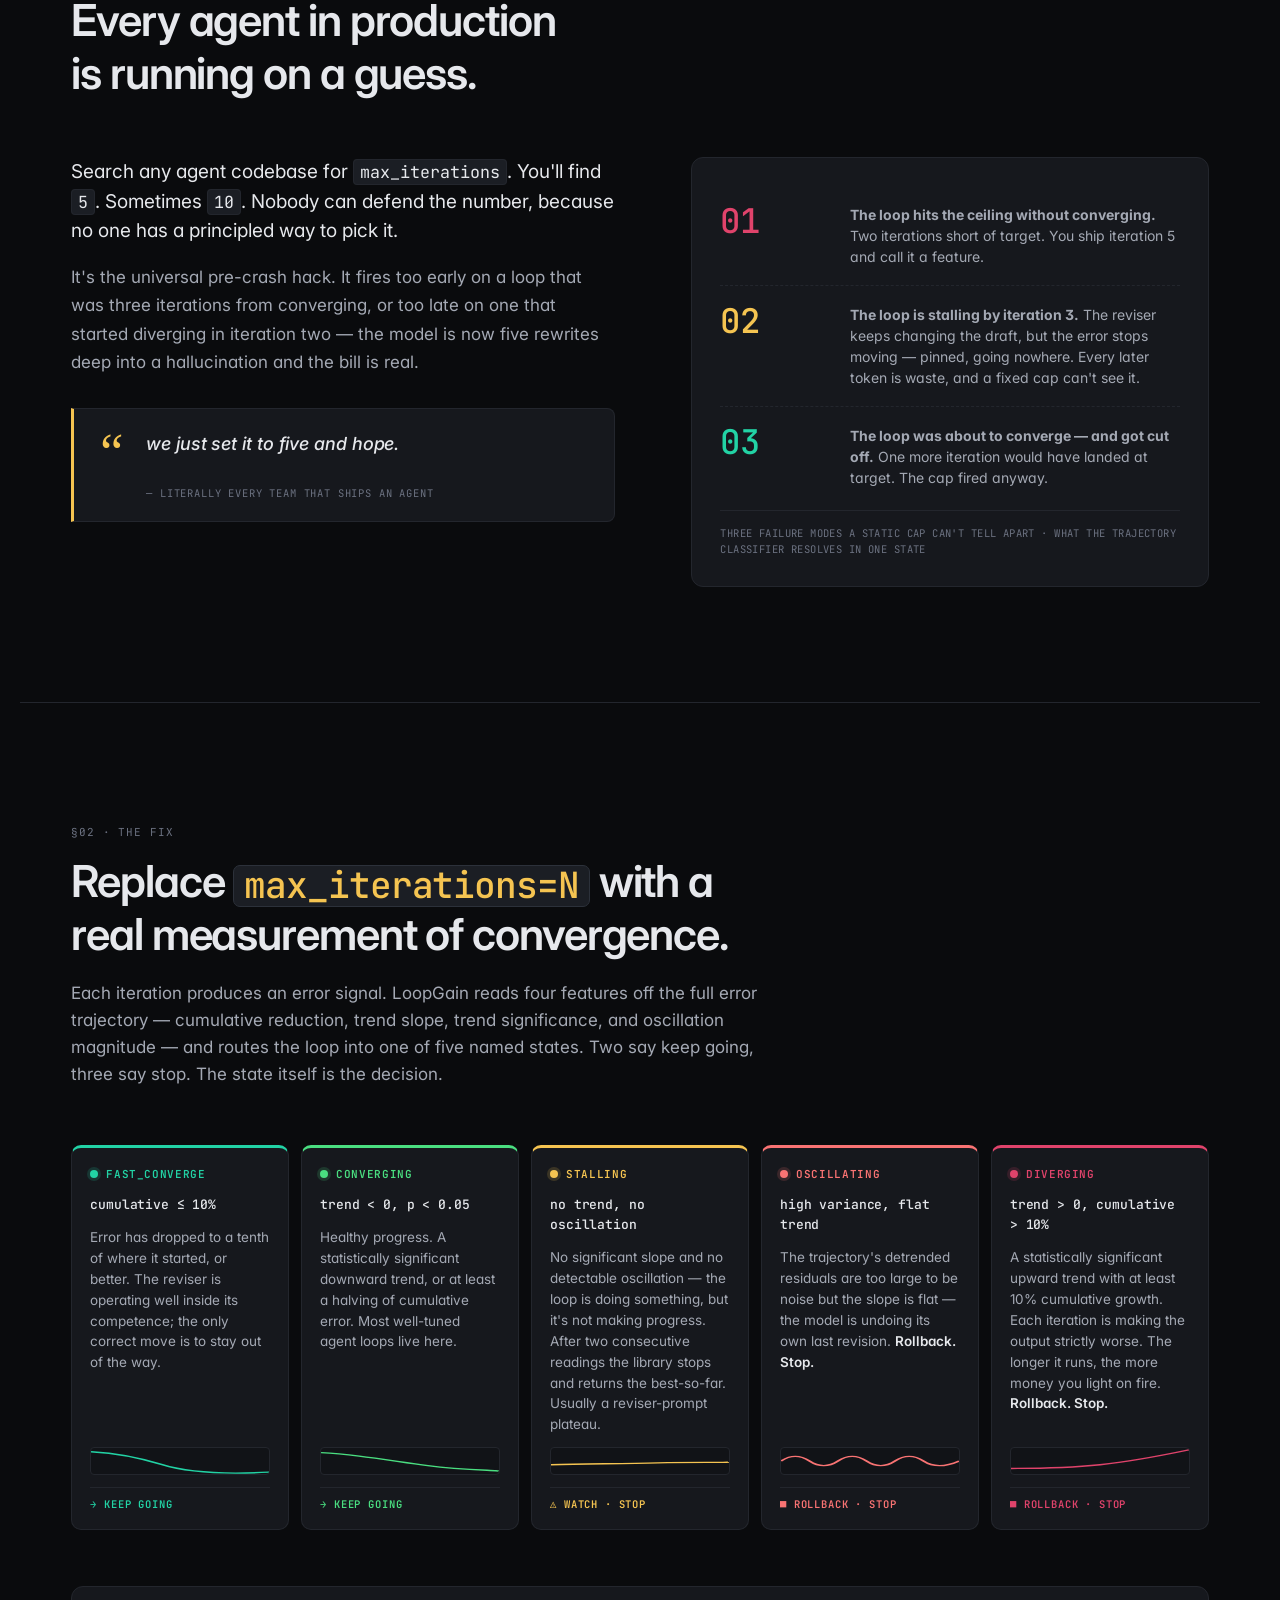
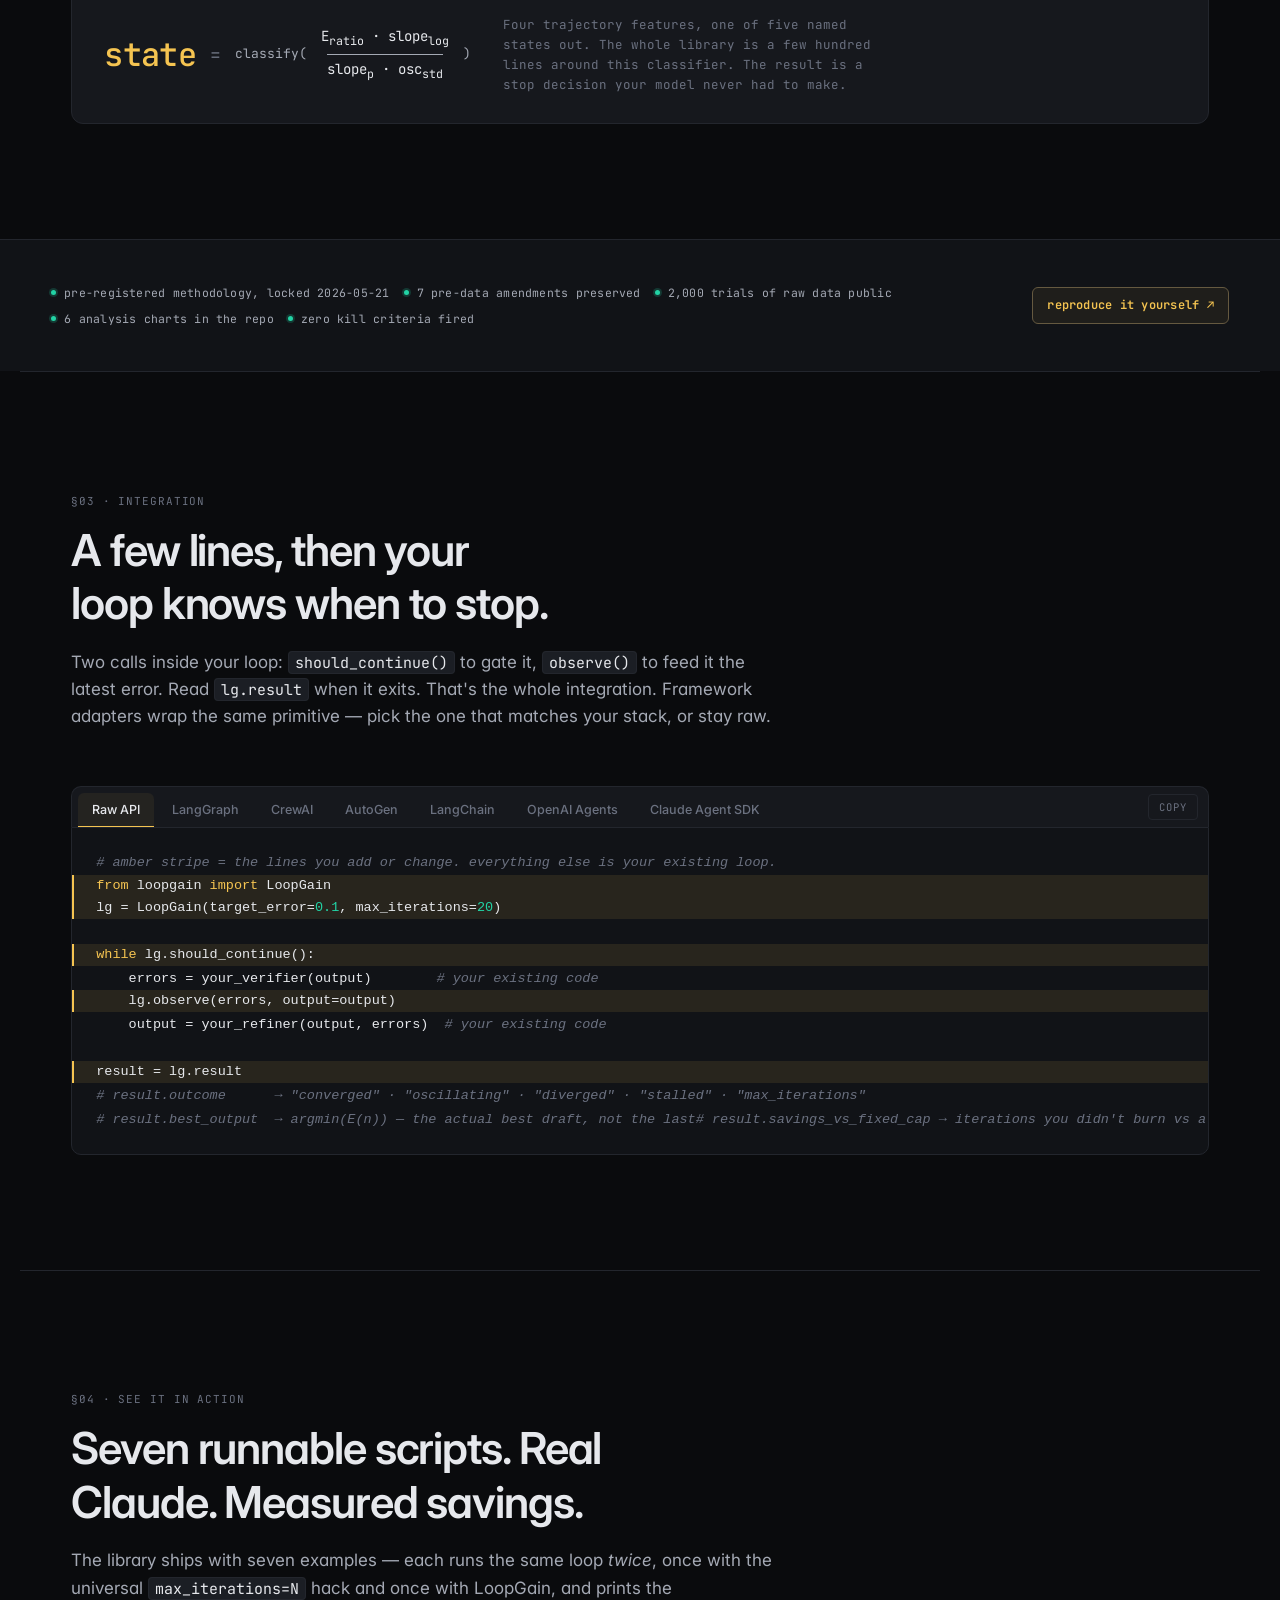
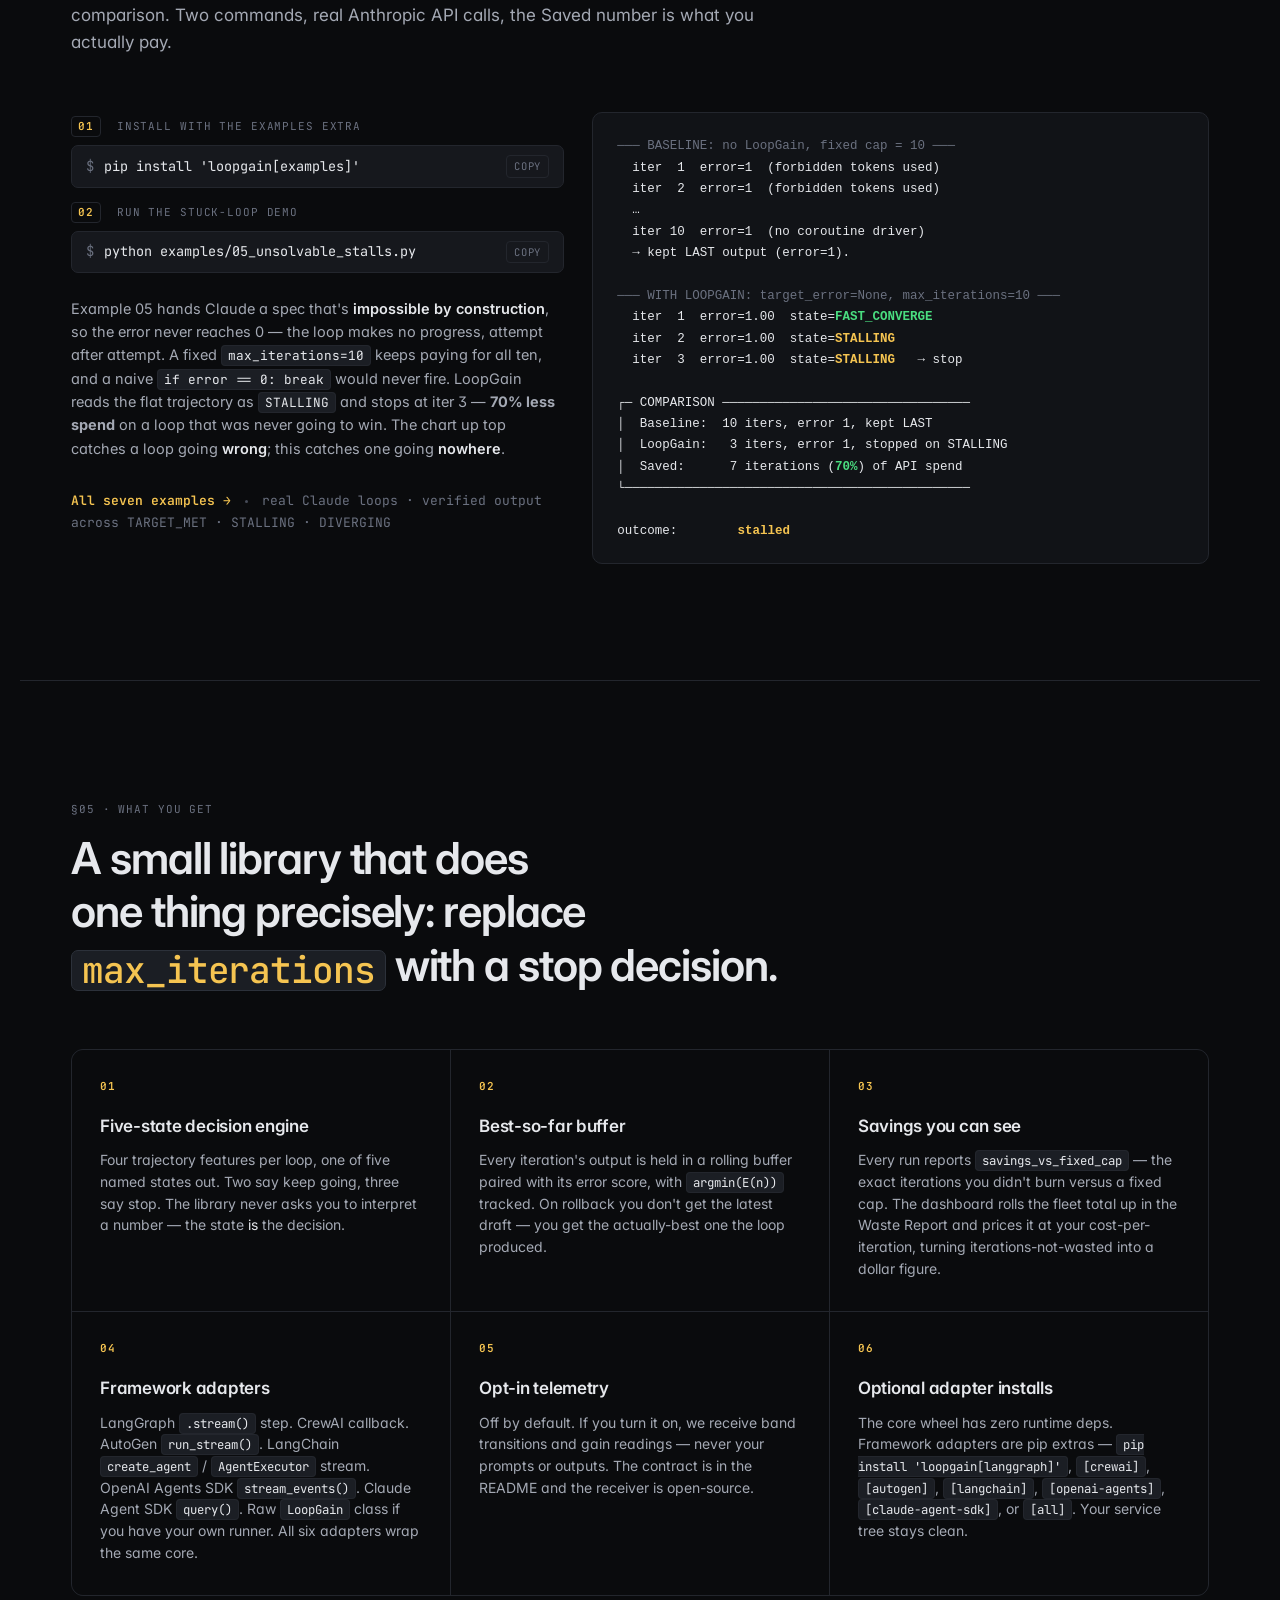
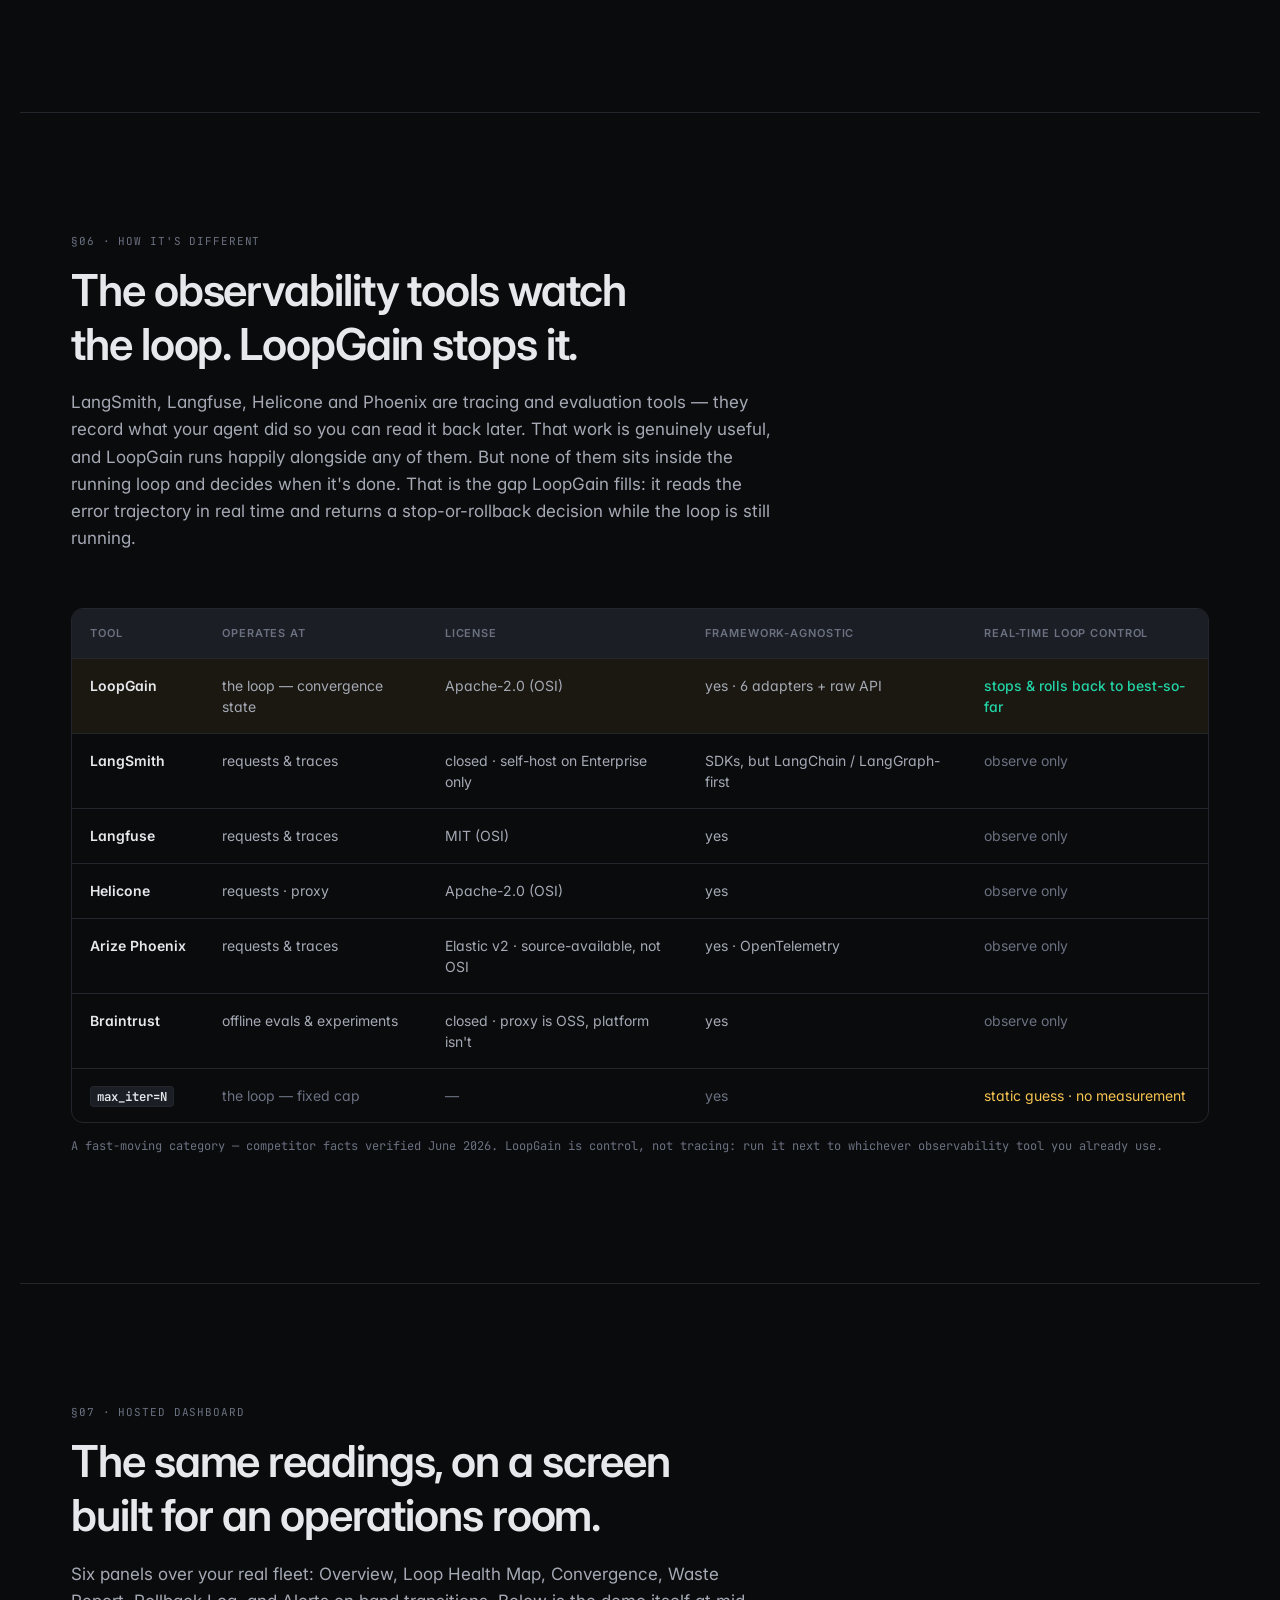
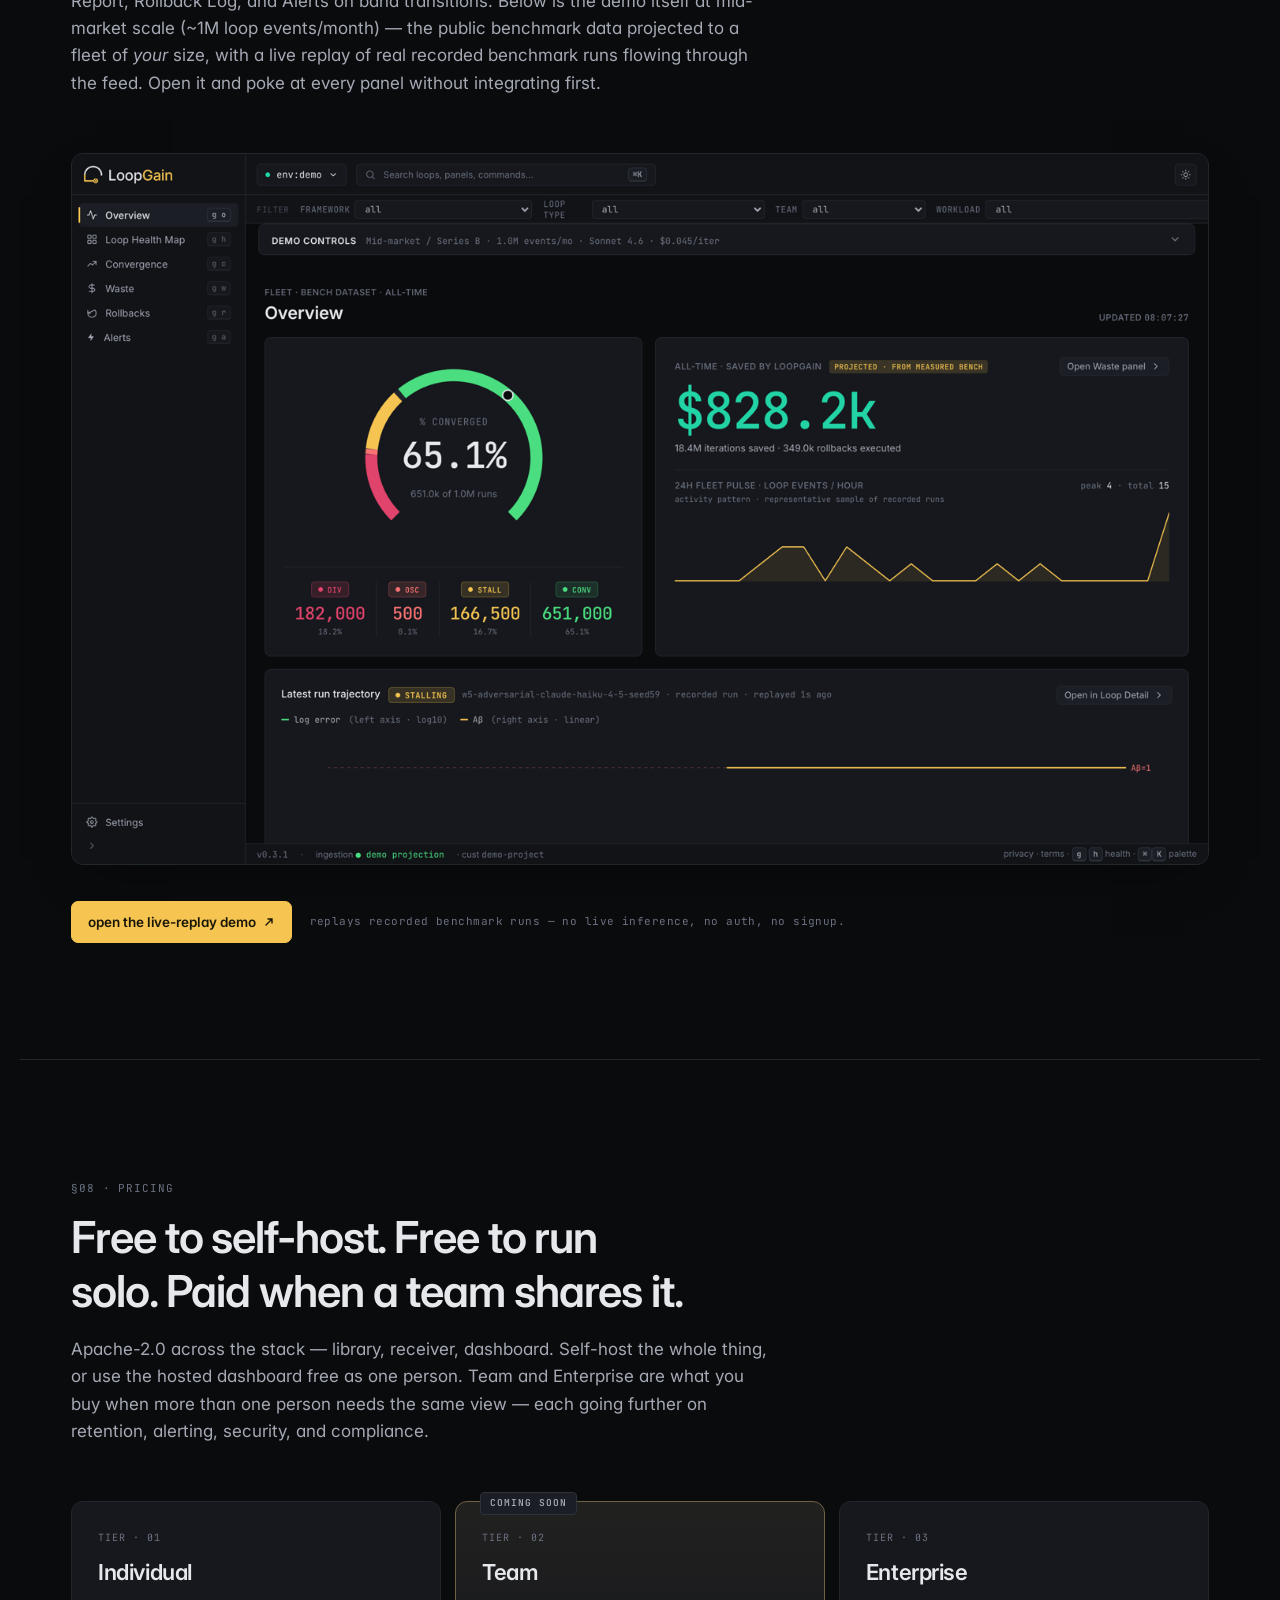
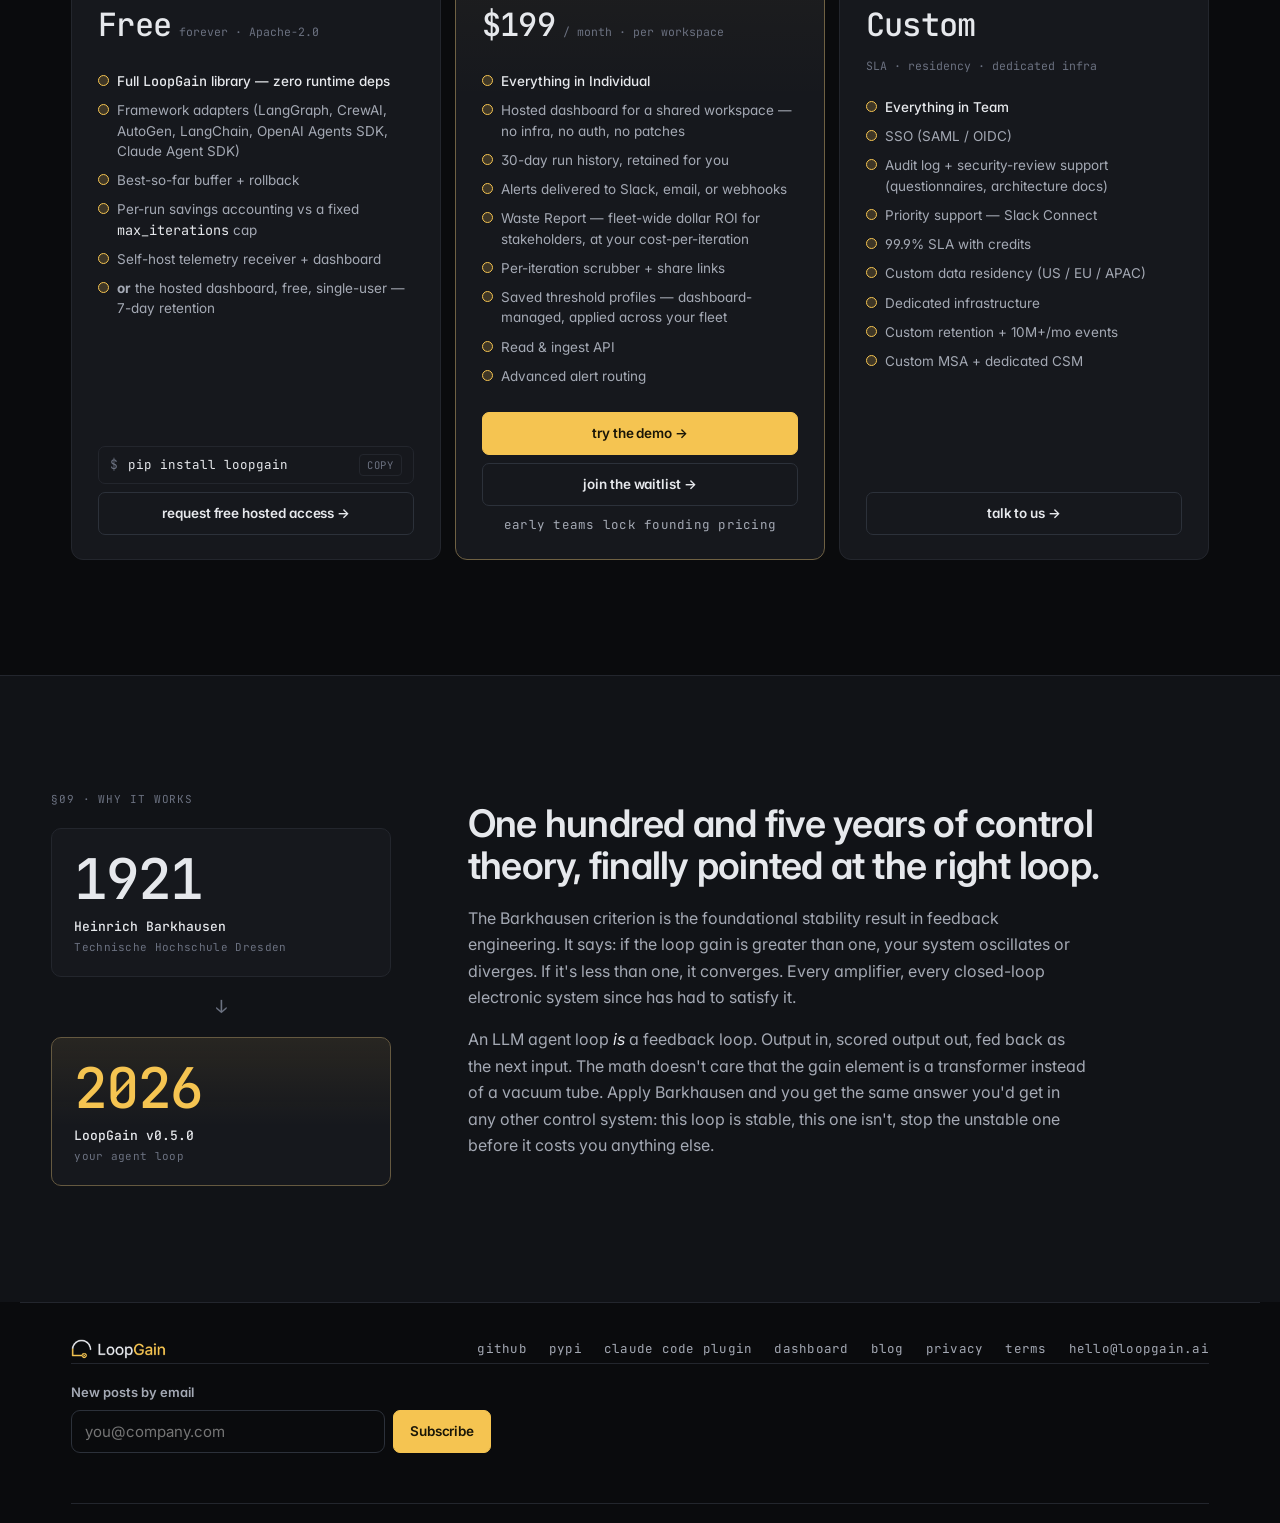
==== commit ca292691: "§07: live-replay phrasing + fresh screenshot of the shipped demo - Copy: 'live demo' → live-replay f" ====
--- a/index.html
+++ b/index.html
@@ -702,7 +702,7 @@
     <span class="eyebrow mono">§07 · hosted dashboard</span>
     <h2>The same readings, on a screen built for an operations room.</h2>
     <p class="section-sub">
-      Six panels over your real fleet: Overview, Loop Health Map, Convergence, Waste Report, Rollback Log, and Alerts on band transitions. Below is the live demo itself at mid-market scale (~1M loop events/month) — the public benchmark data projected to a fleet of <em>your</em> size. Open it and poke at every panel without integrating first.
+      Six panels over your real fleet: Overview, Loop Health Map, Convergence, Waste Report, Rollback Log, and Alerts on band transitions. Below is the demo itself at mid-market scale (~1M loop events/month) — the public benchmark data projected to a fleet of <em>your</em> size, with a live replay of real recorded benchmark runs flowing through the feed. Open it and poke at every panel without integrating first.
     </p>
   </div>
 
@@ -711,17 +711,17 @@
       src="/dashboard-demo-1440.png"
       srcset="/dashboard-demo-1440.png 1x, /dashboard-demo.png 2x"
       width="1440" height="900"
-      alt="LoopGain hosted dashboard in demo mode: the fleet Overview with a converged-rate gauge at 65.1%, $828.2k saved by LoopGain over 30 days, a 24-hour fleet pulse chart, and the latest run trajectory."
+      alt="LoopGain hosted dashboard in demo mode: the fleet Overview with a converged-rate gauge at 65.1%, a projected $828.2k saved by LoopGain, a 24-hour fleet pulse chart, and the latest run trajectory replaying a recorded benchmark run."
       loading="lazy" decoding="async"
     />
   </figure>
 
   <div class="dash-cta">
     <a class="btn btn-amber" href="https://dashboard.loopgain.ai" rel="noopener">
-      view live demo
+      open the live-replay demo
       <svg width="12" height="12" viewBox="0 0 12 12" aria-hidden="true"><path d="M3 9 L9 3 M5 3 H9 V7" stroke="currentColor" stroke-width="1.4" fill="none" stroke-linecap="round"/></svg>
     </a>
-    <span class="dash-cta-note mono">demo built from the public benchmark data. no auth, no signup.</span>
+    <span class="dash-cta-note mono">replays recorded benchmark runs — no live inference, no auth, no signup.</span>
   </div>
 </section>
 
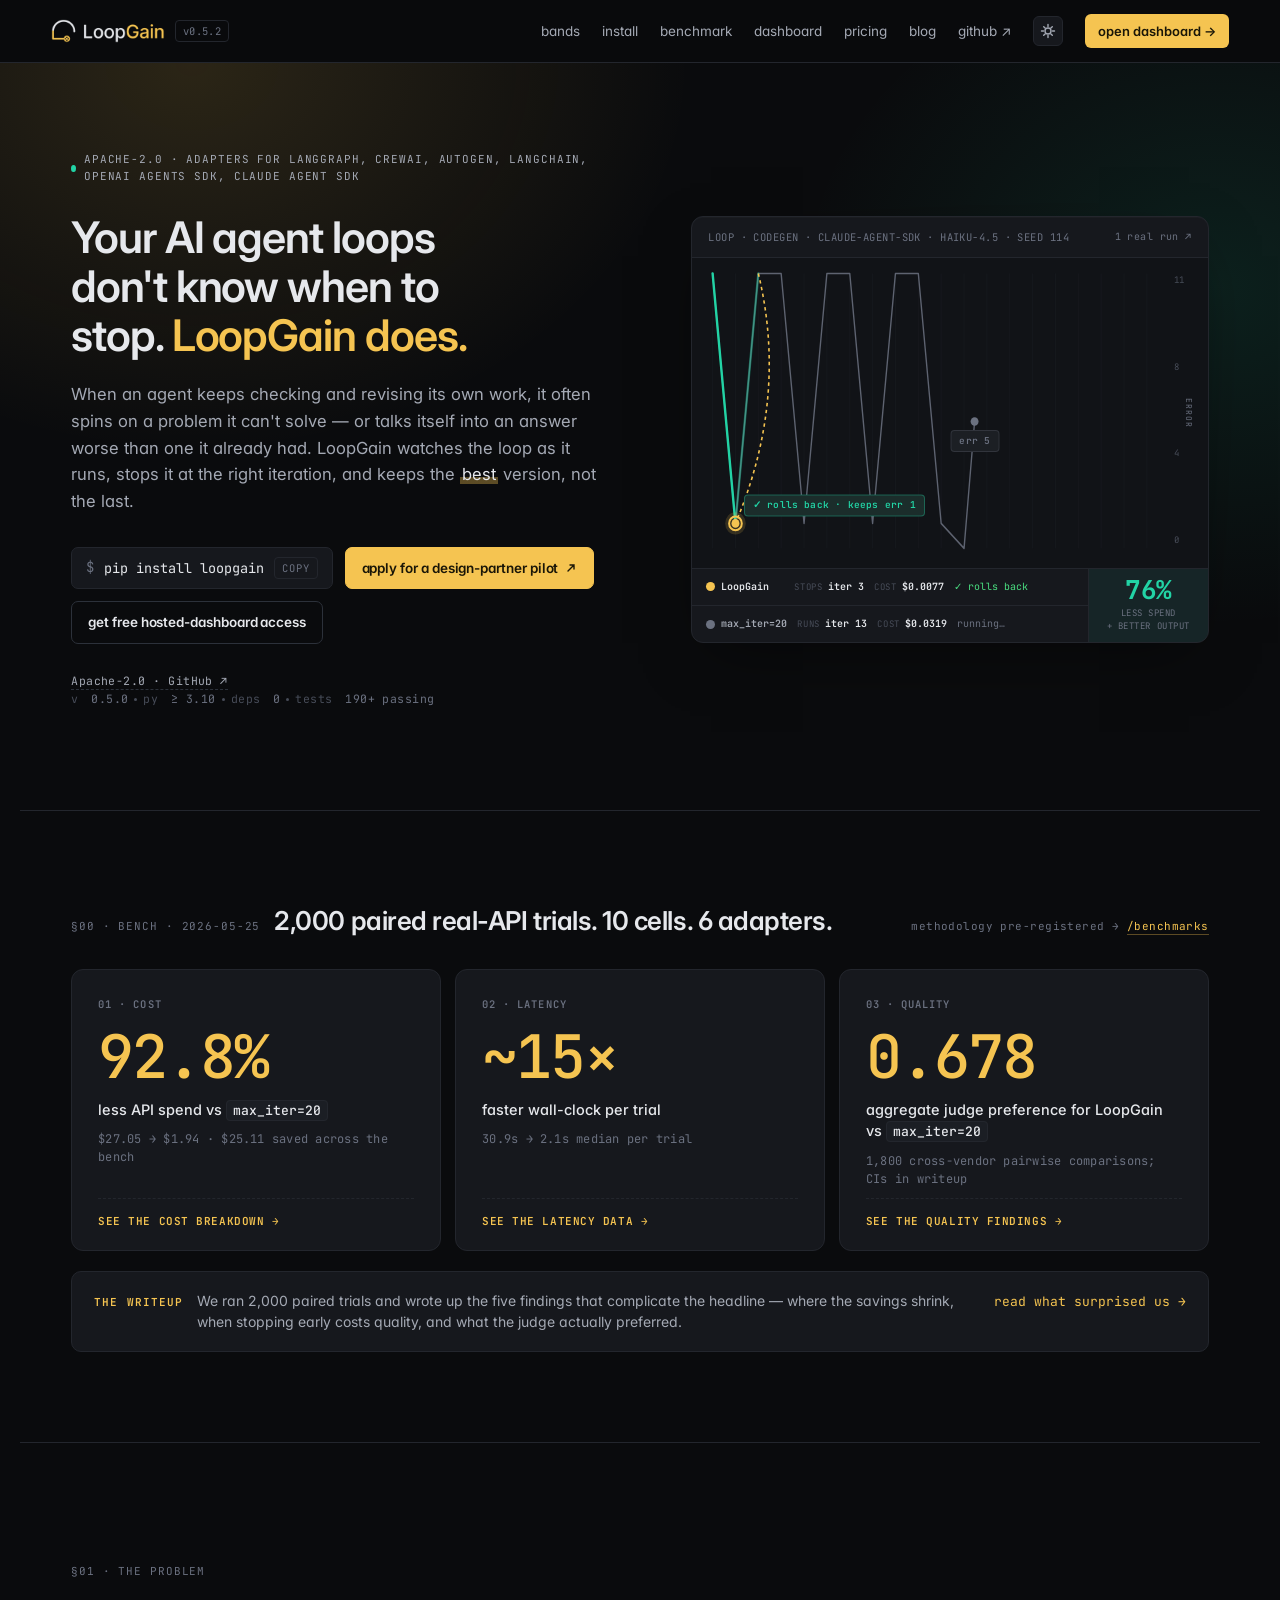
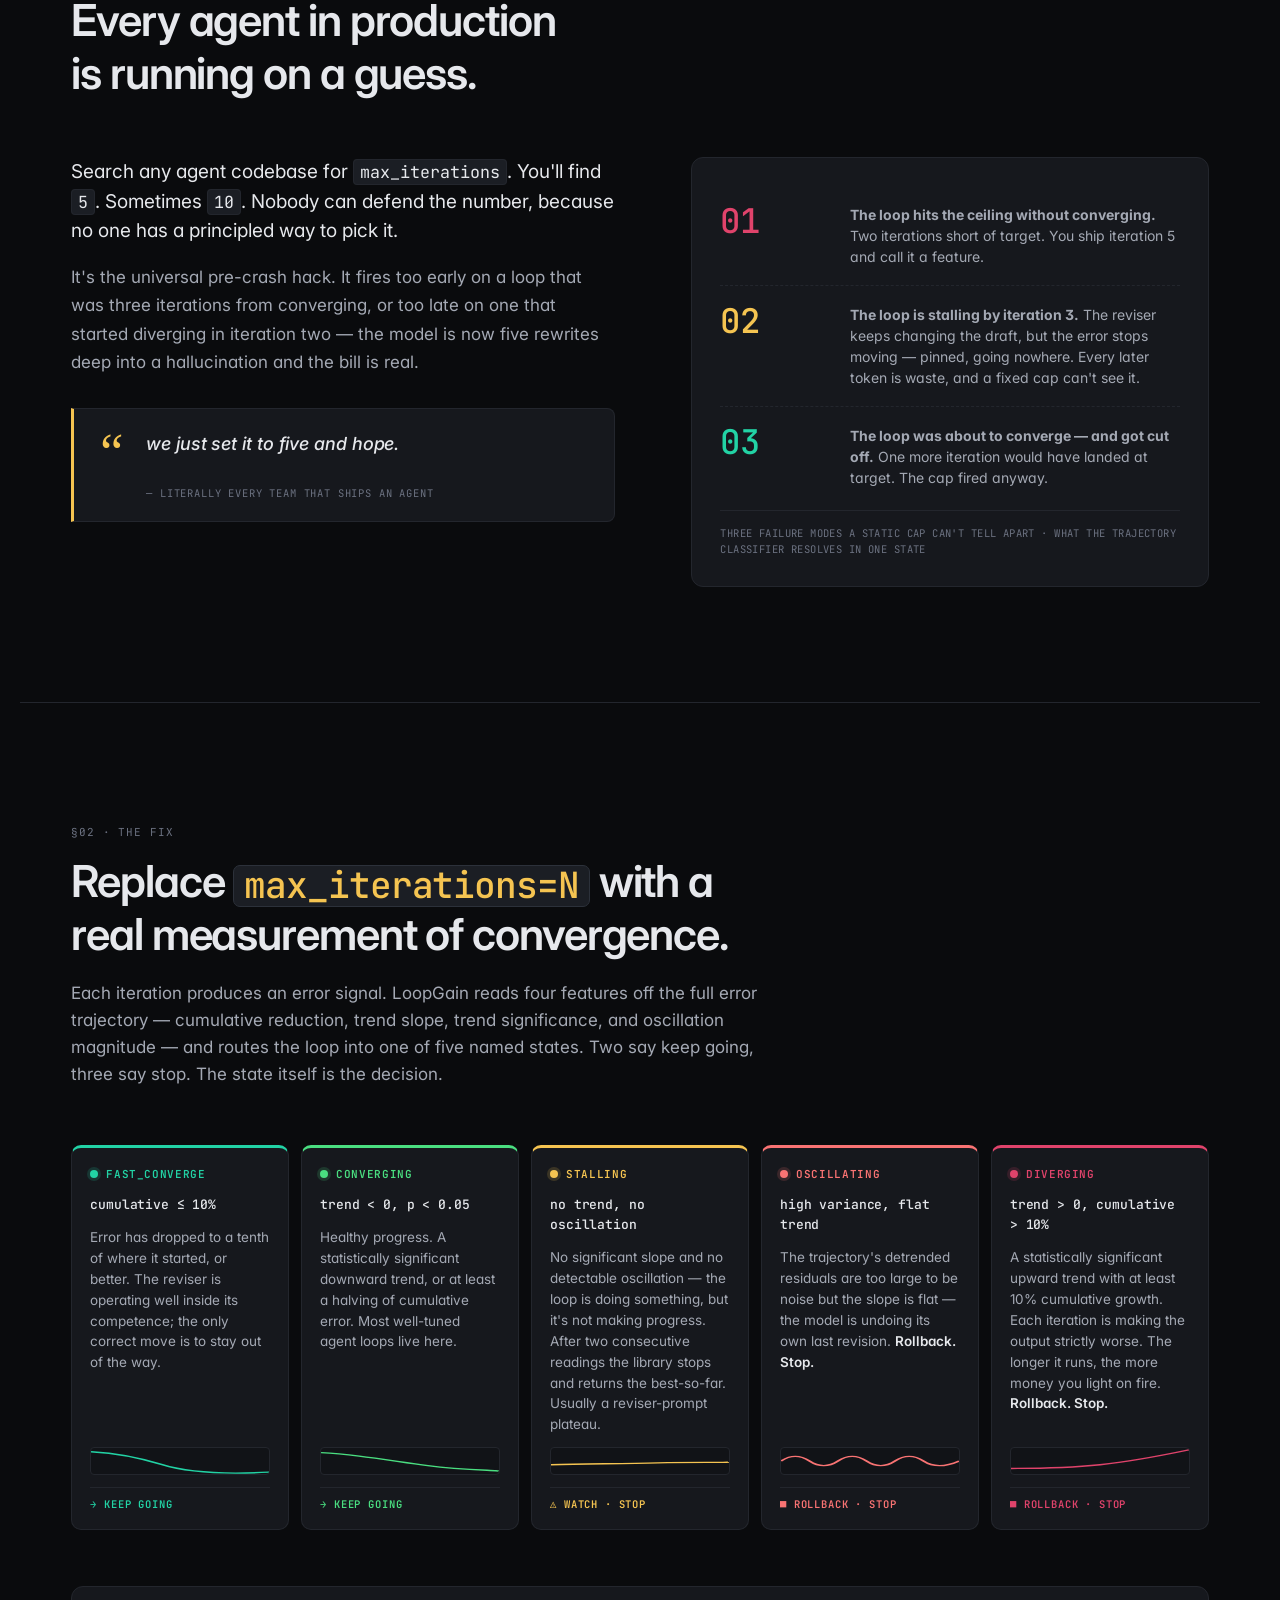
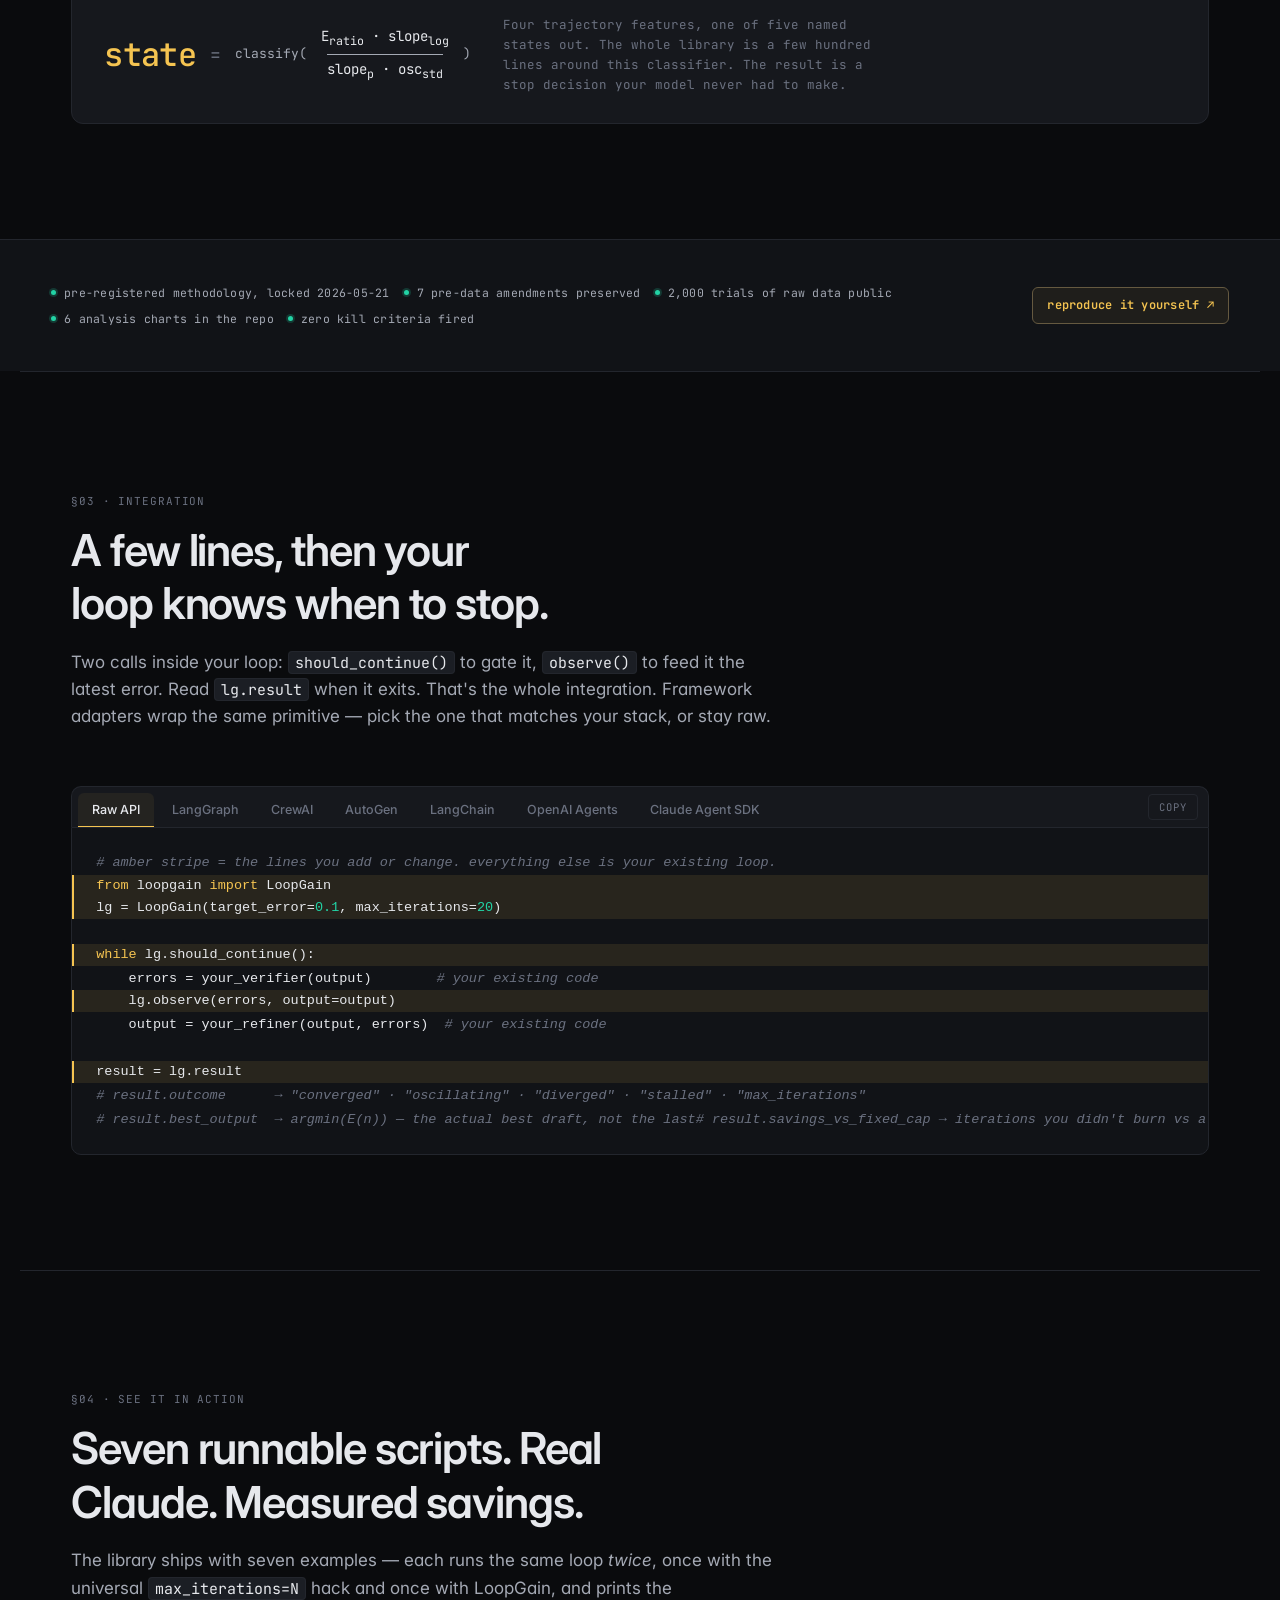
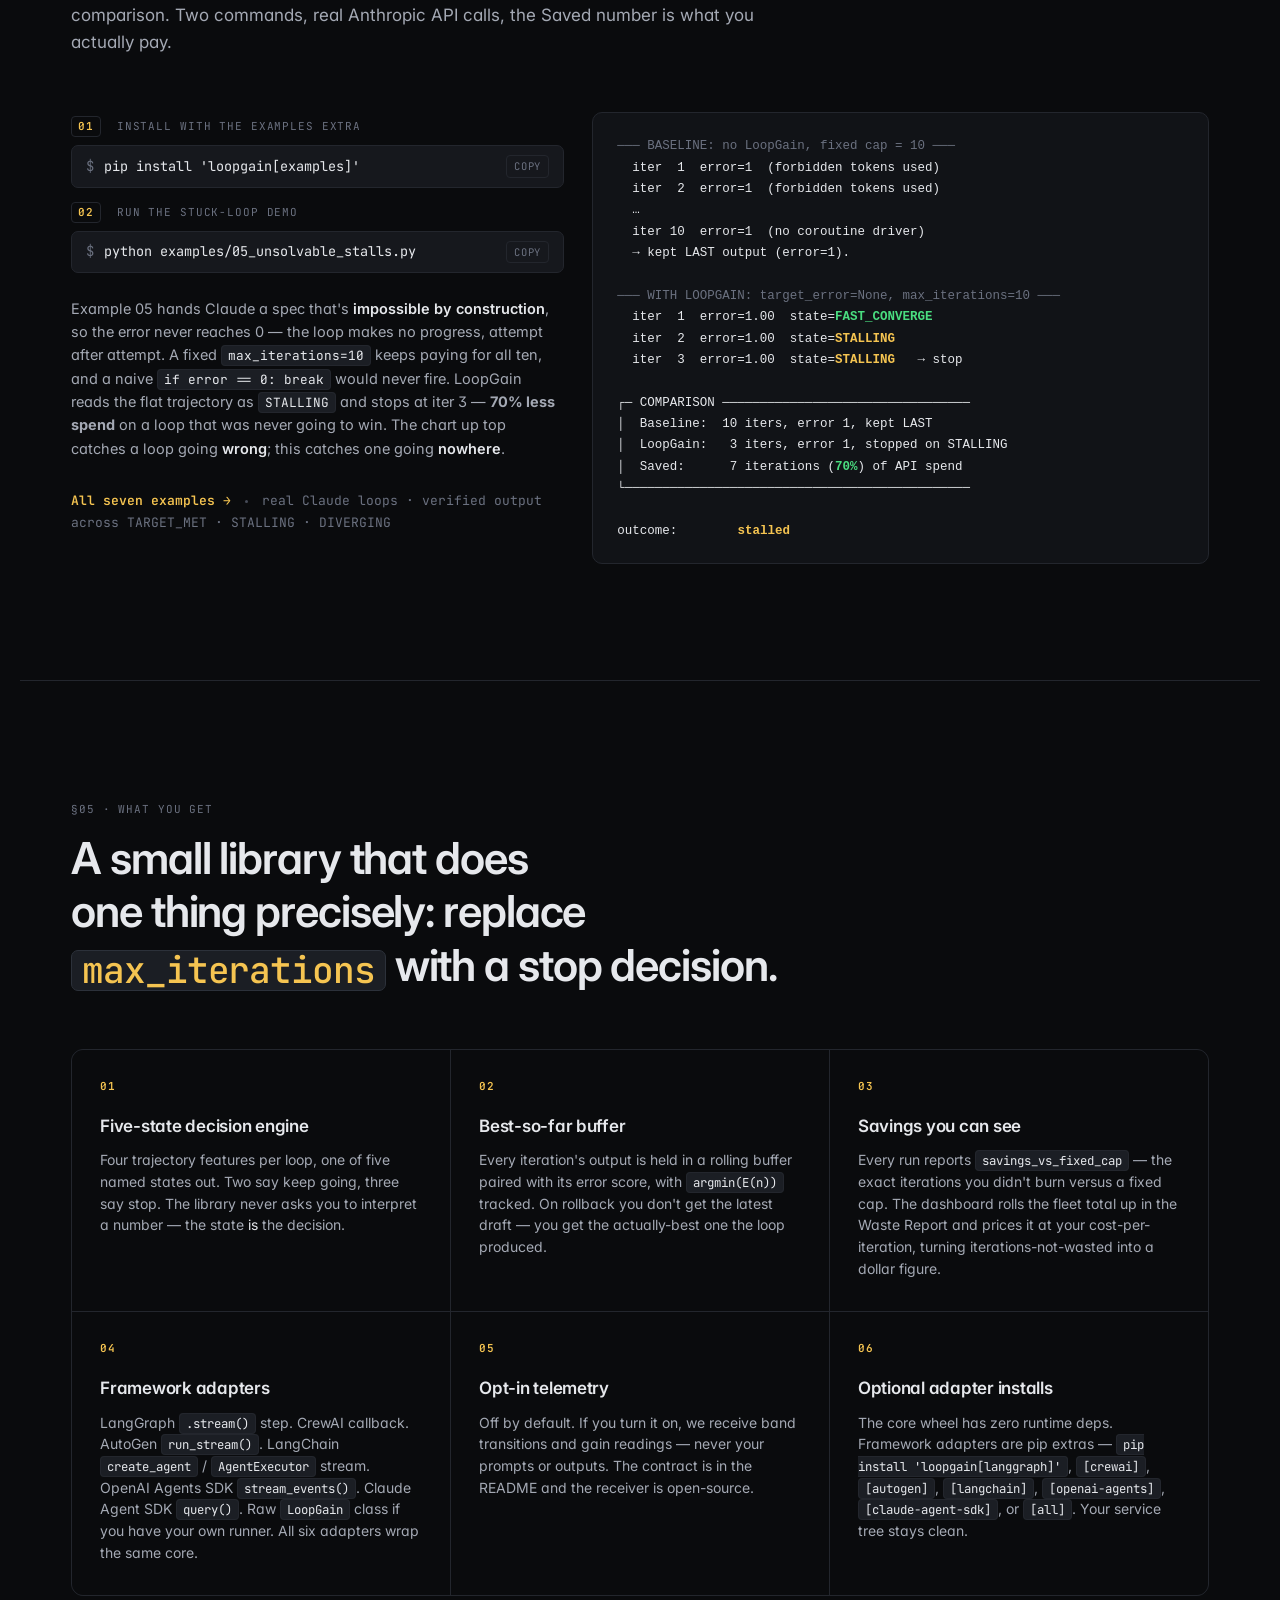
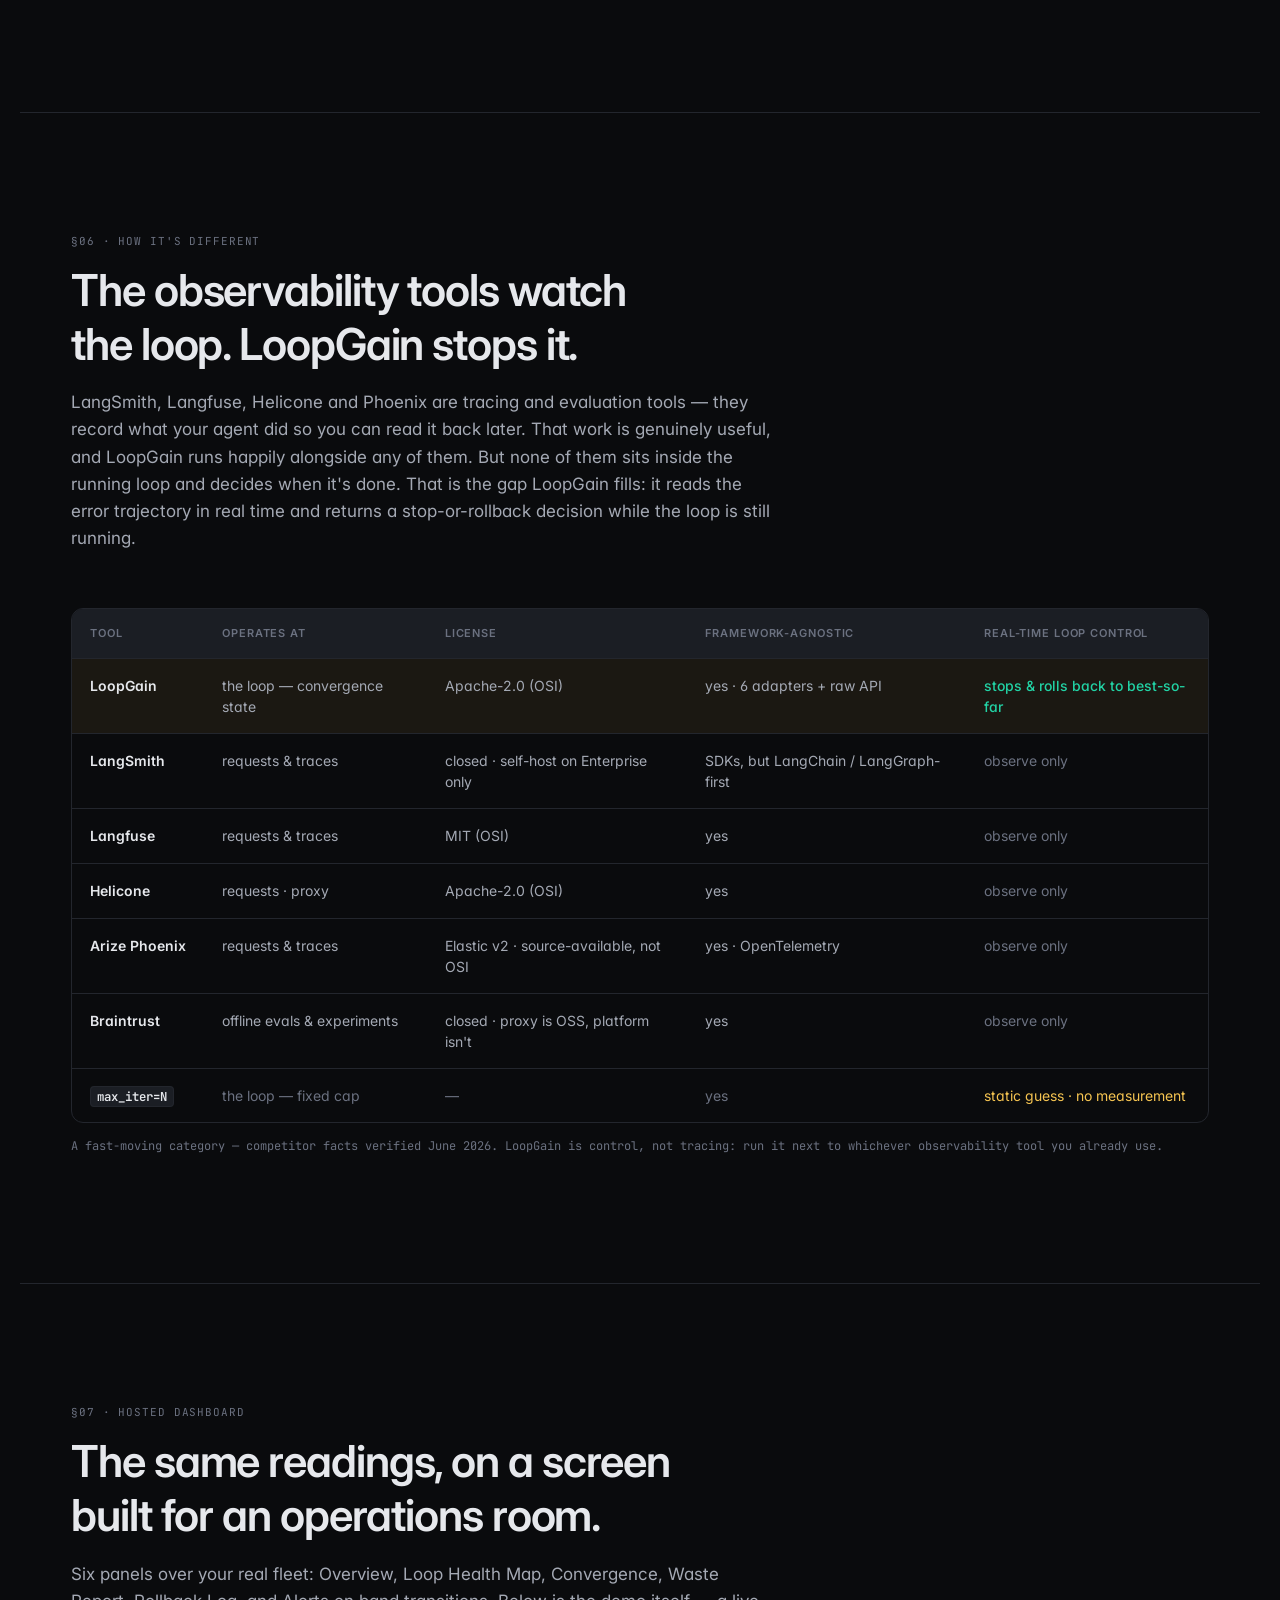
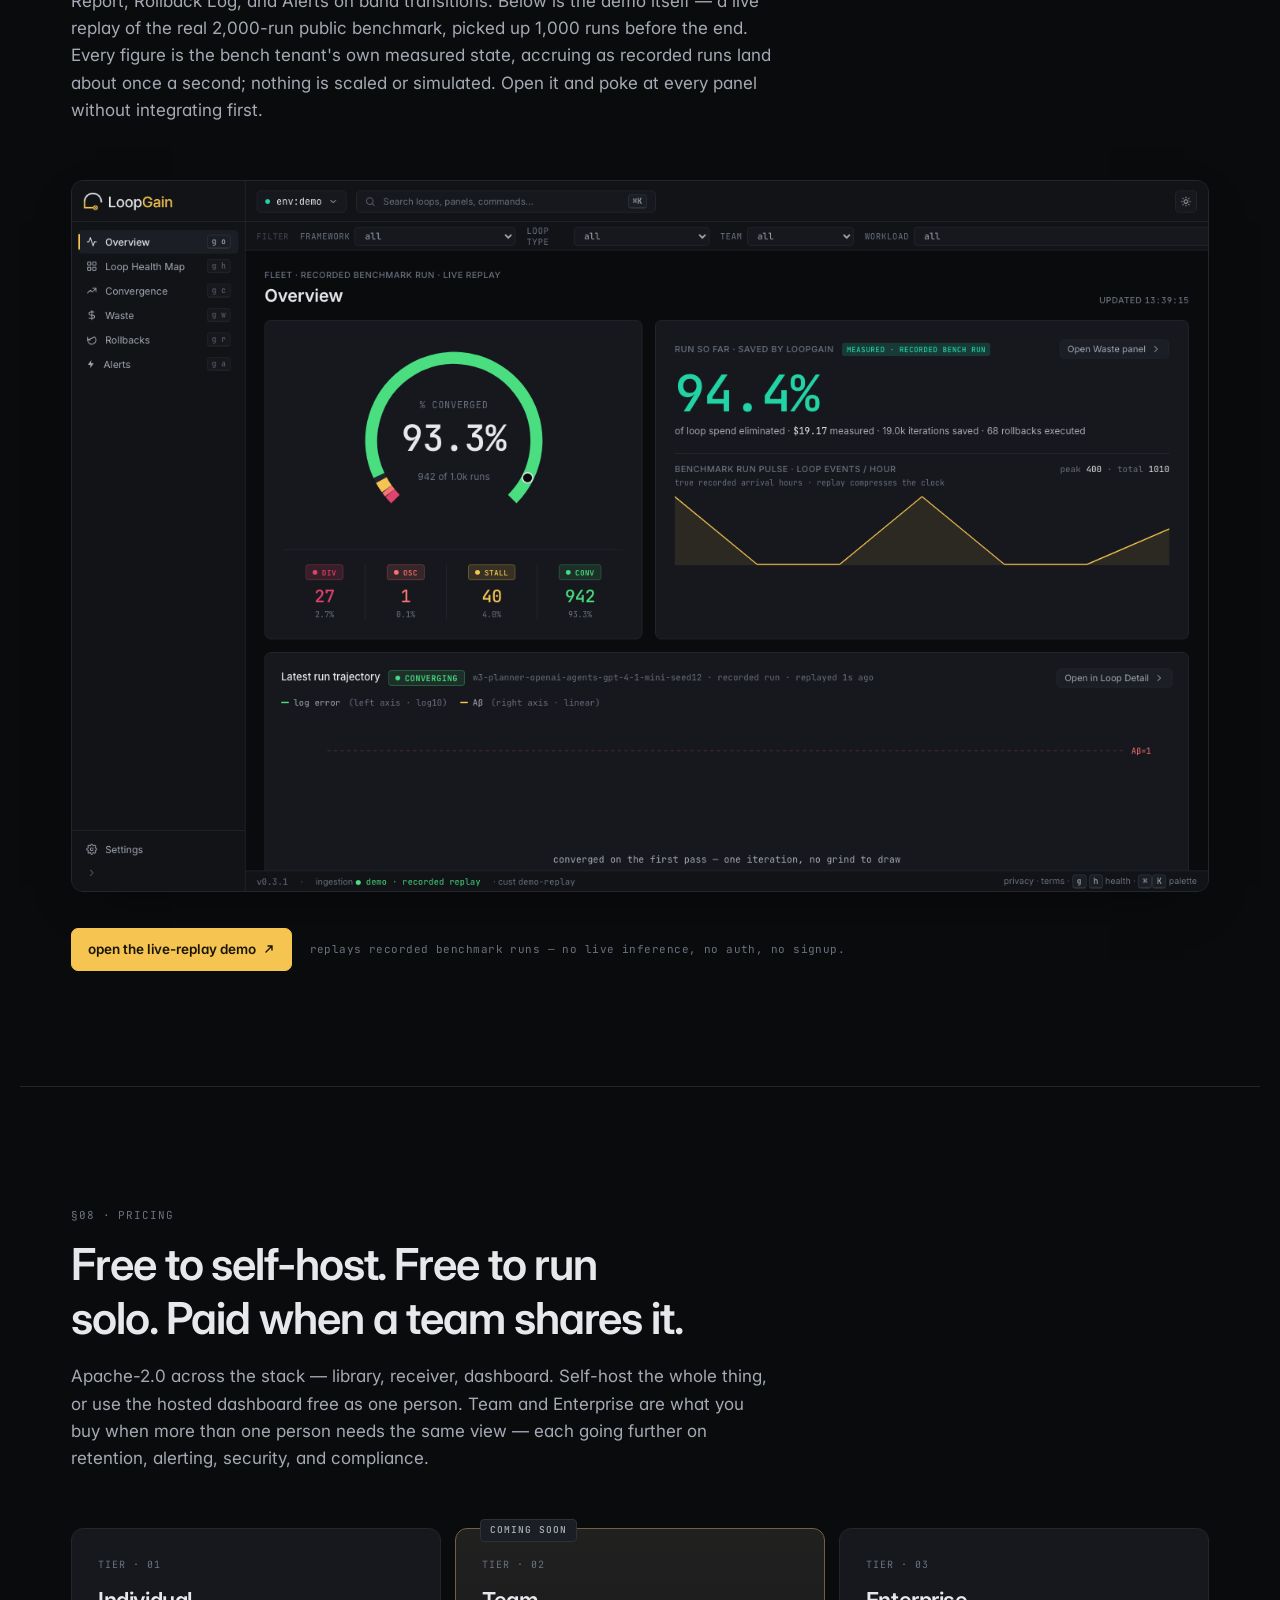
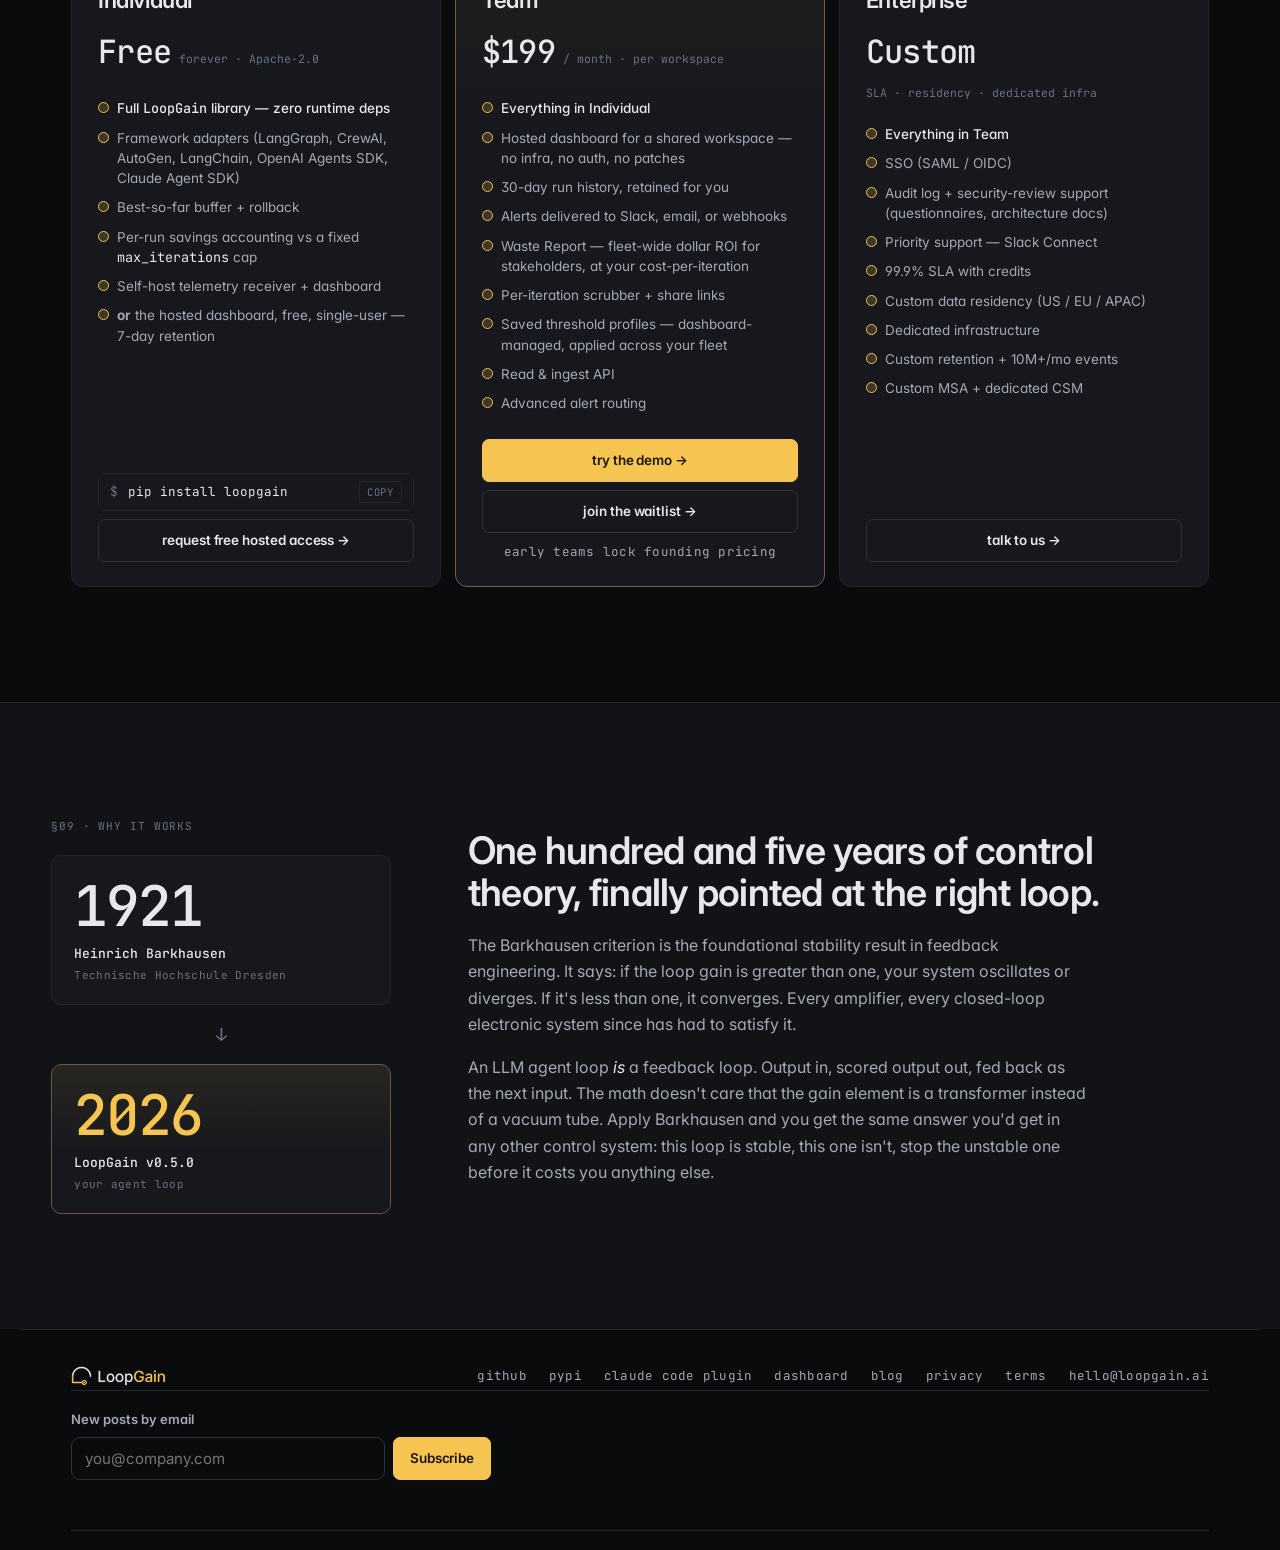
==== commit df7cfb27: "feat(dashboard-section): demo is now a true checkpoint replay Section 07 copy + alt text updated for" ====
--- a/index.html
+++ b/index.html
@@ -702,7 +702,7 @@
     <span class="eyebrow mono">§07 · hosted dashboard</span>
     <h2>The same readings, on a screen built for an operations room.</h2>
     <p class="section-sub">
-      Six panels over your real fleet: Overview, Loop Health Map, Convergence, Waste Report, Rollback Log, and Alerts on band transitions. Below is the demo itself at mid-market scale (~1M loop events/month) — the public benchmark data projected to a fleet of <em>your</em> size, with a live replay of real recorded benchmark runs flowing through the feed. Open it and poke at every panel without integrating first.
+      Six panels over your real fleet: Overview, Loop Health Map, Convergence, Waste Report, Rollback Log, and Alerts on band transitions. Below is the demo itself — a live replay of the real 2,000-run public benchmark, picked up 1,000 runs before the end. Every figure is the bench tenant's own measured state, accruing as recorded runs land about once a second; nothing is scaled or simulated. Open it and poke at every panel without integrating first.
     </p>
   </div>
 
@@ -711,7 +711,7 @@
       src="/dashboard-demo-1440.png"
       srcset="/dashboard-demo-1440.png 1x, /dashboard-demo.png 2x"
       width="1440" height="900"
-      alt="LoopGain hosted dashboard in demo mode: the fleet Overview with a converged-rate gauge at 65.1%, a projected $828.2k saved by LoopGain, a 24-hour fleet pulse chart, and the latest run trajectory replaying a recorded benchmark run."
+      alt="LoopGain hosted dashboard replaying the recorded benchmark run mid-flight: a converged-rate gauge at 93.3%, a measured 94.4% of loop spend eliminated, the benchmark run's hourly arrival pulse, and the latest recorded run's trajectory replaying."
       loading="lazy" decoding="async"
     />
   </figure>
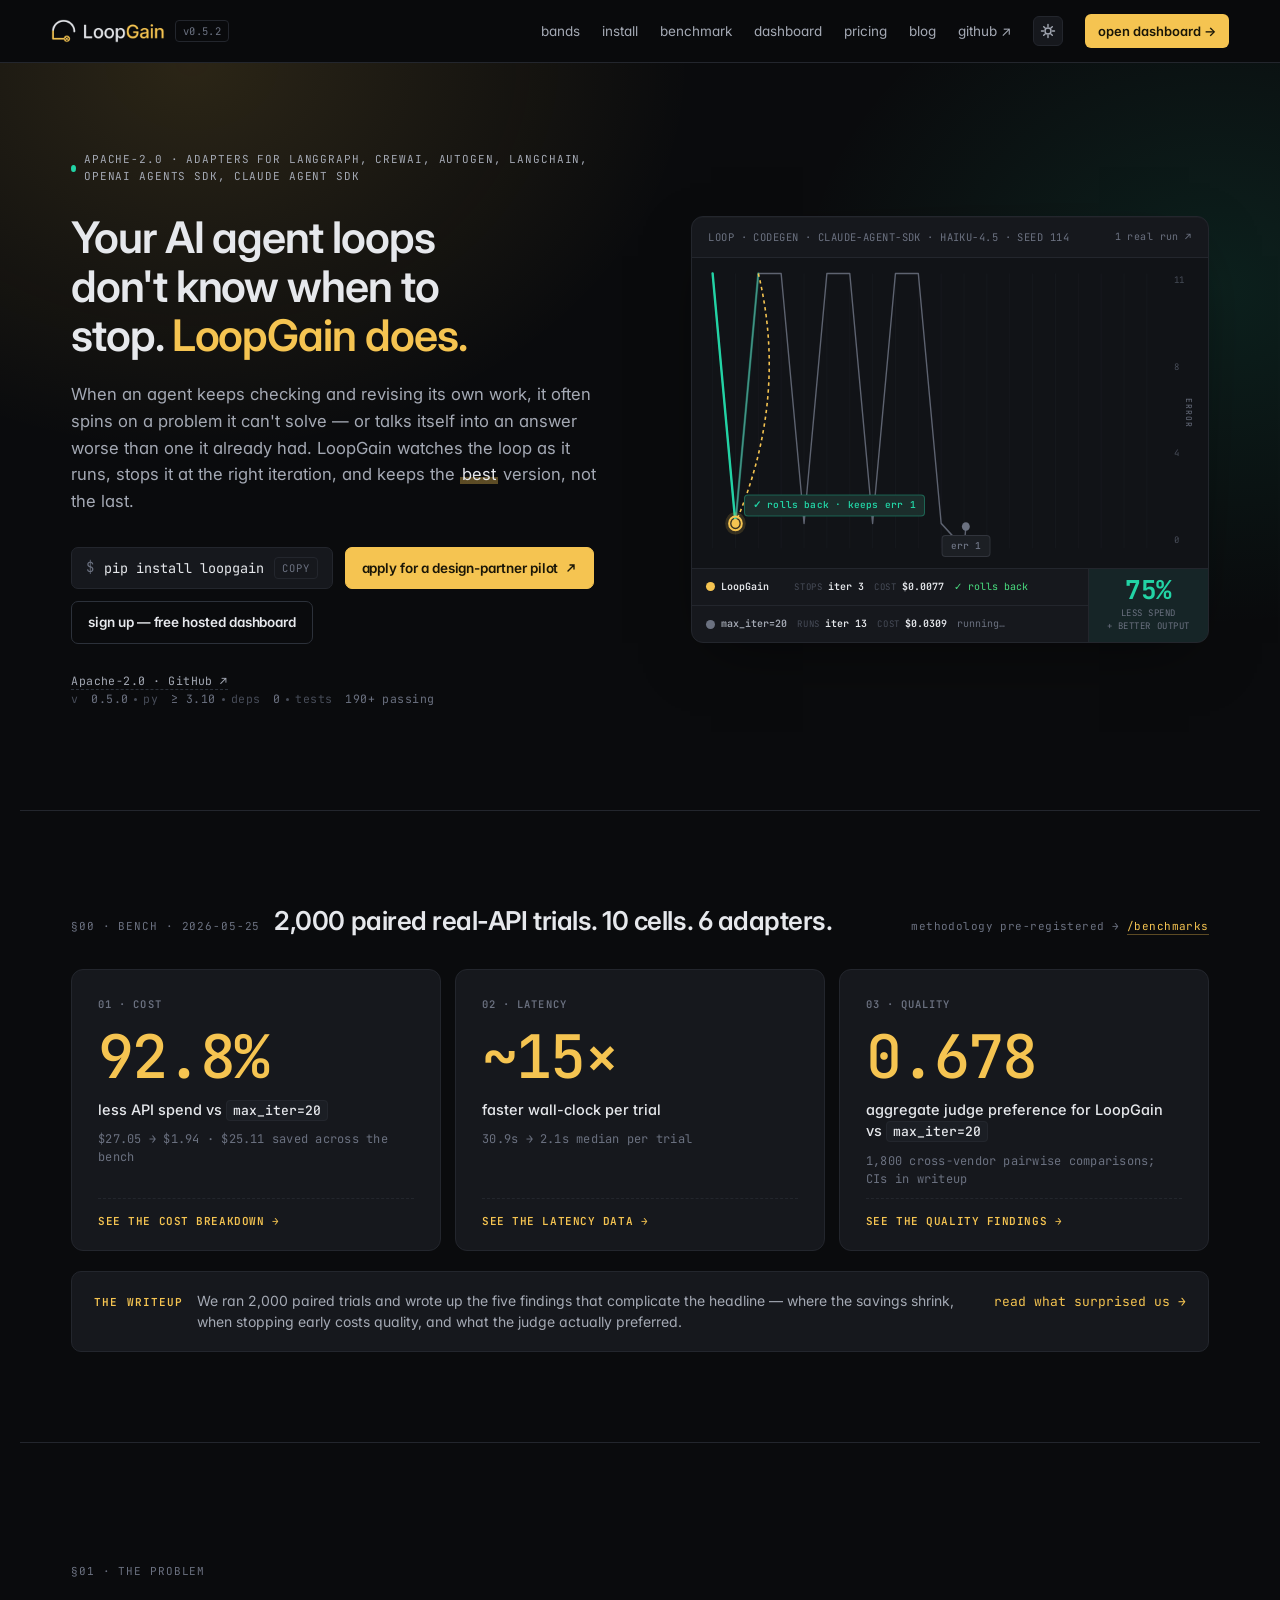
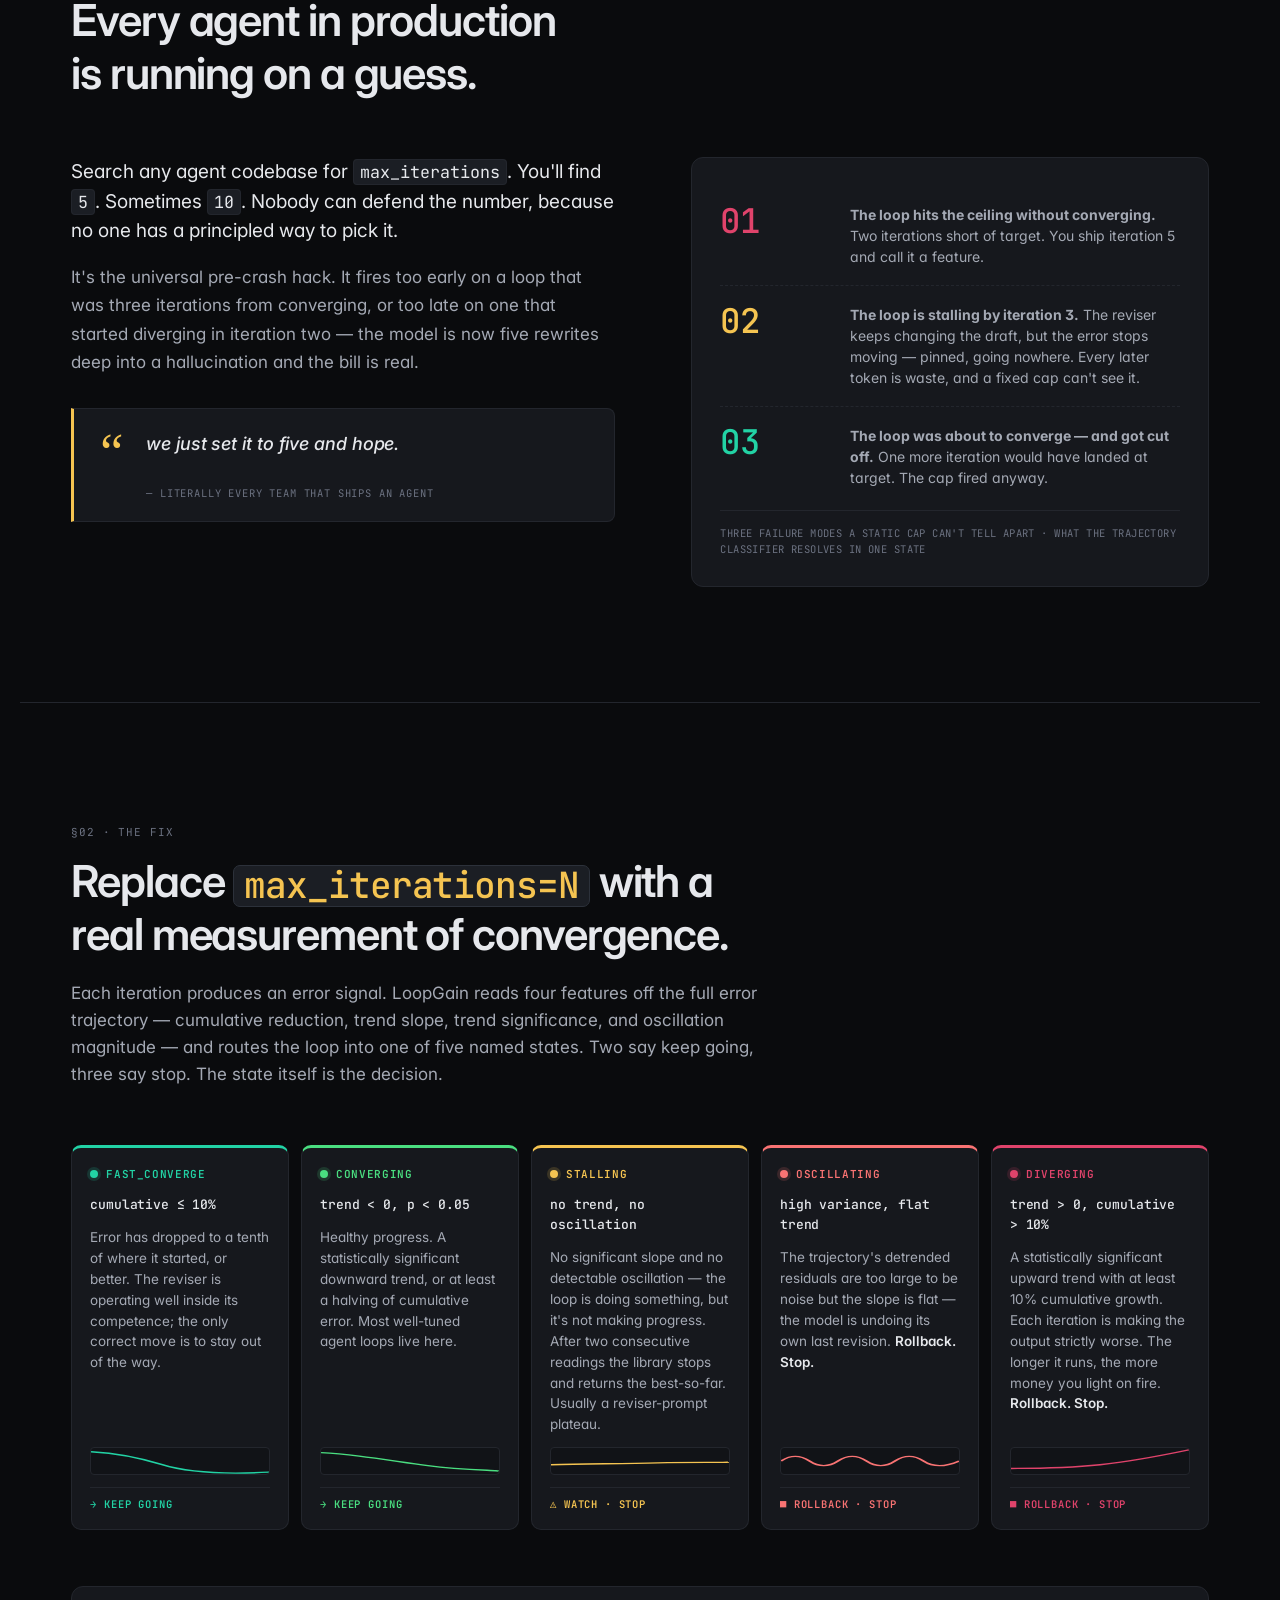
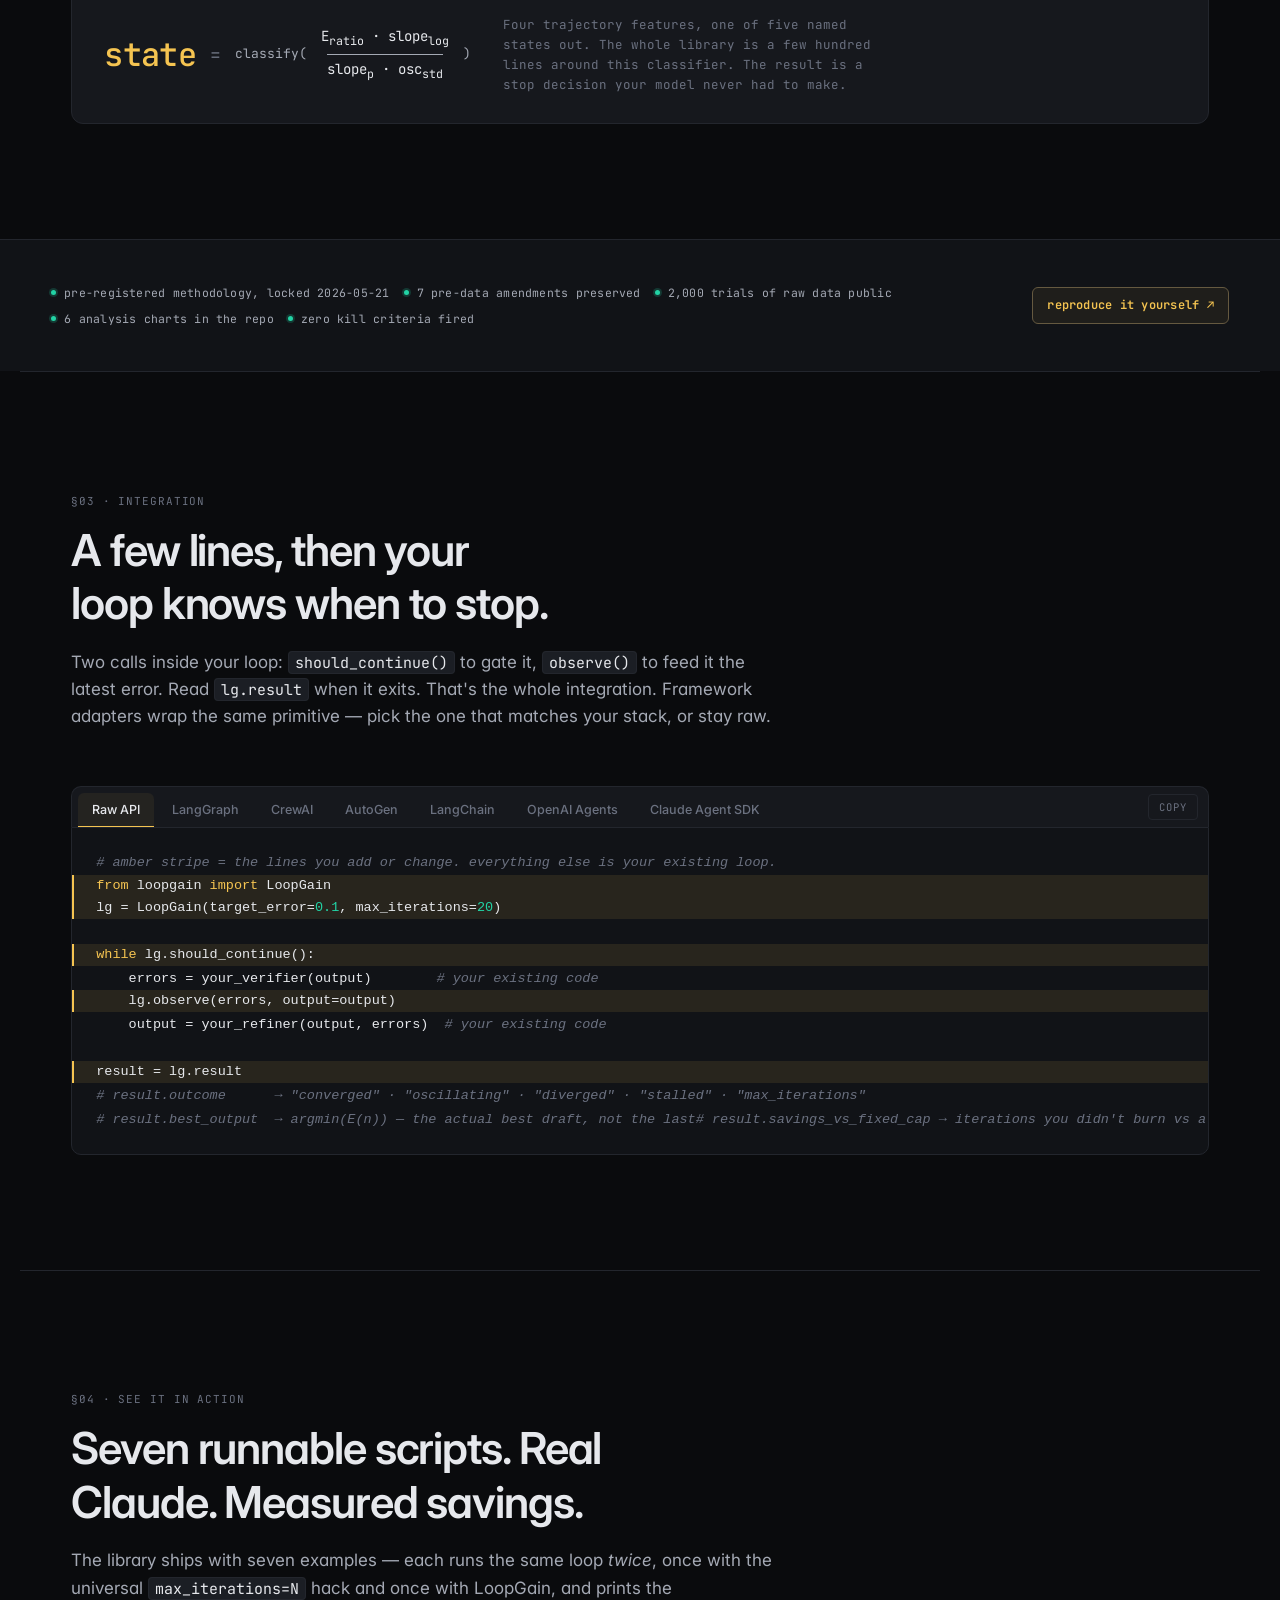
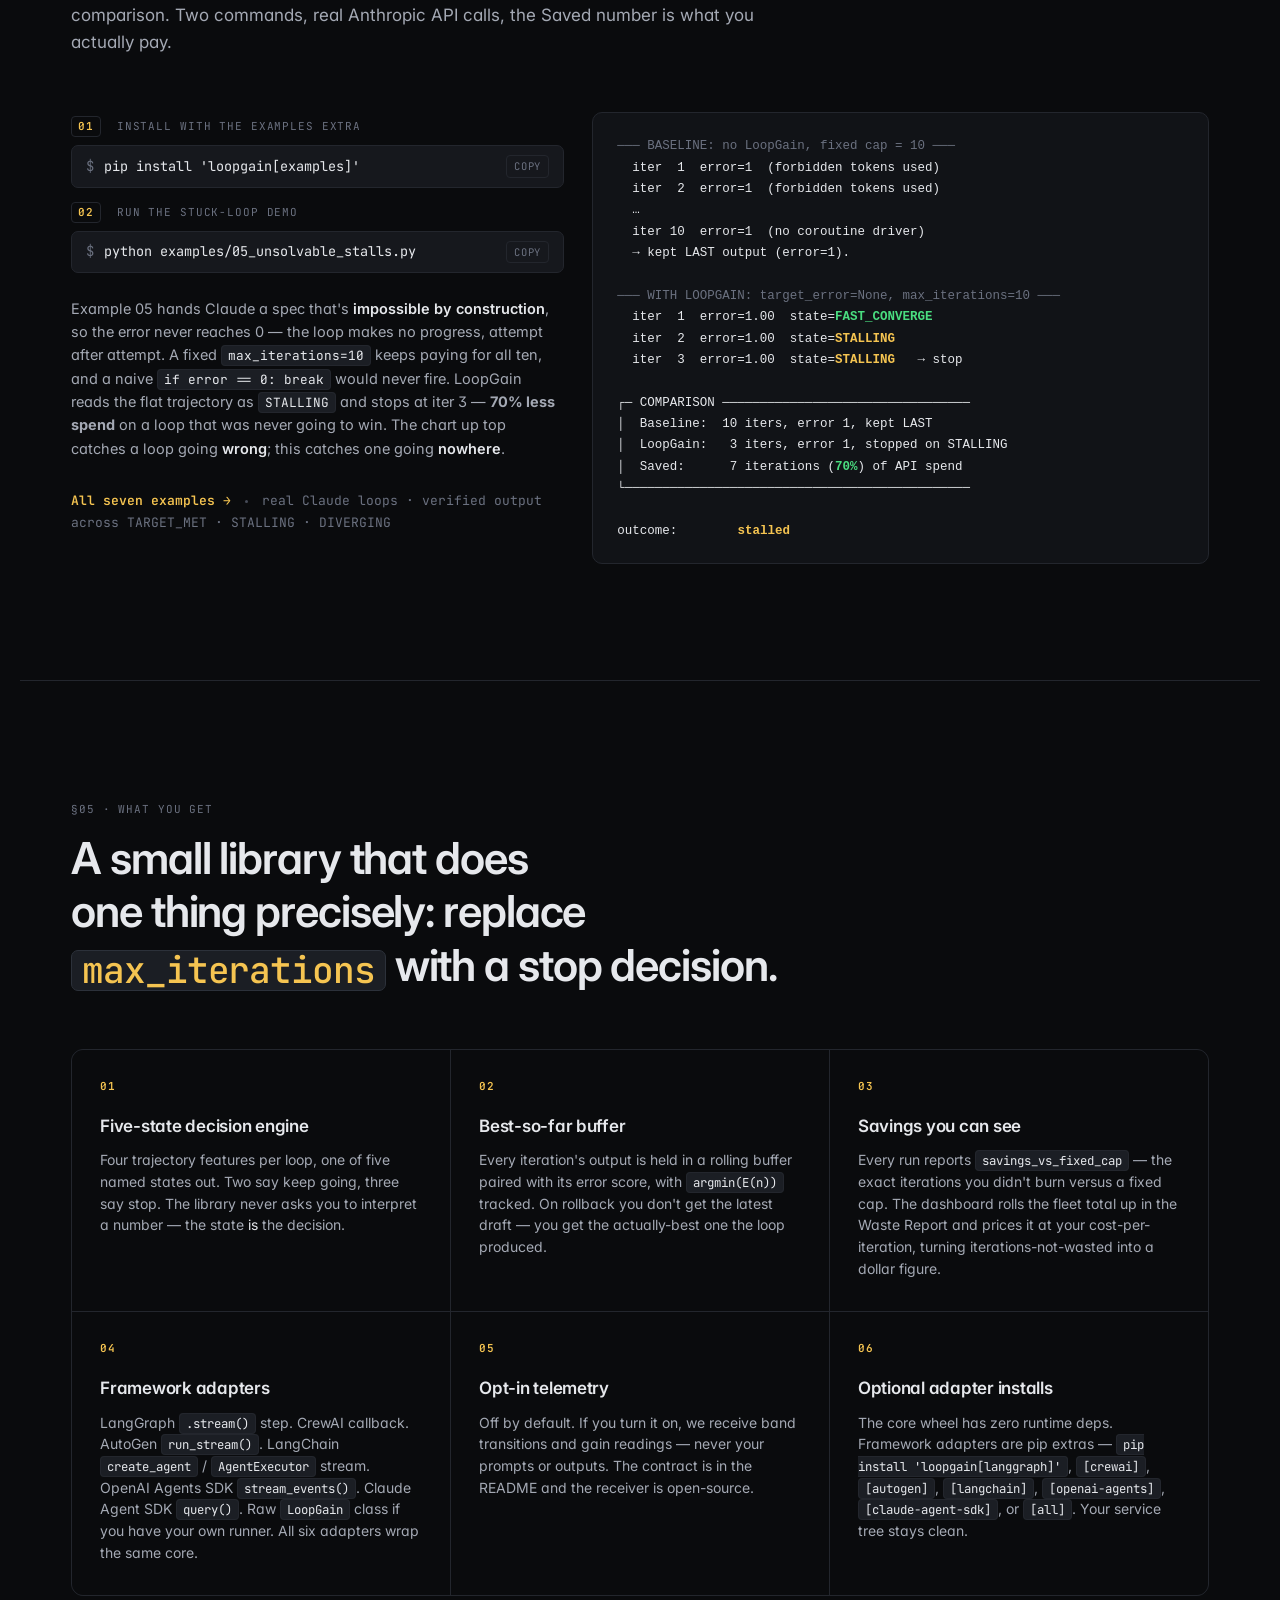
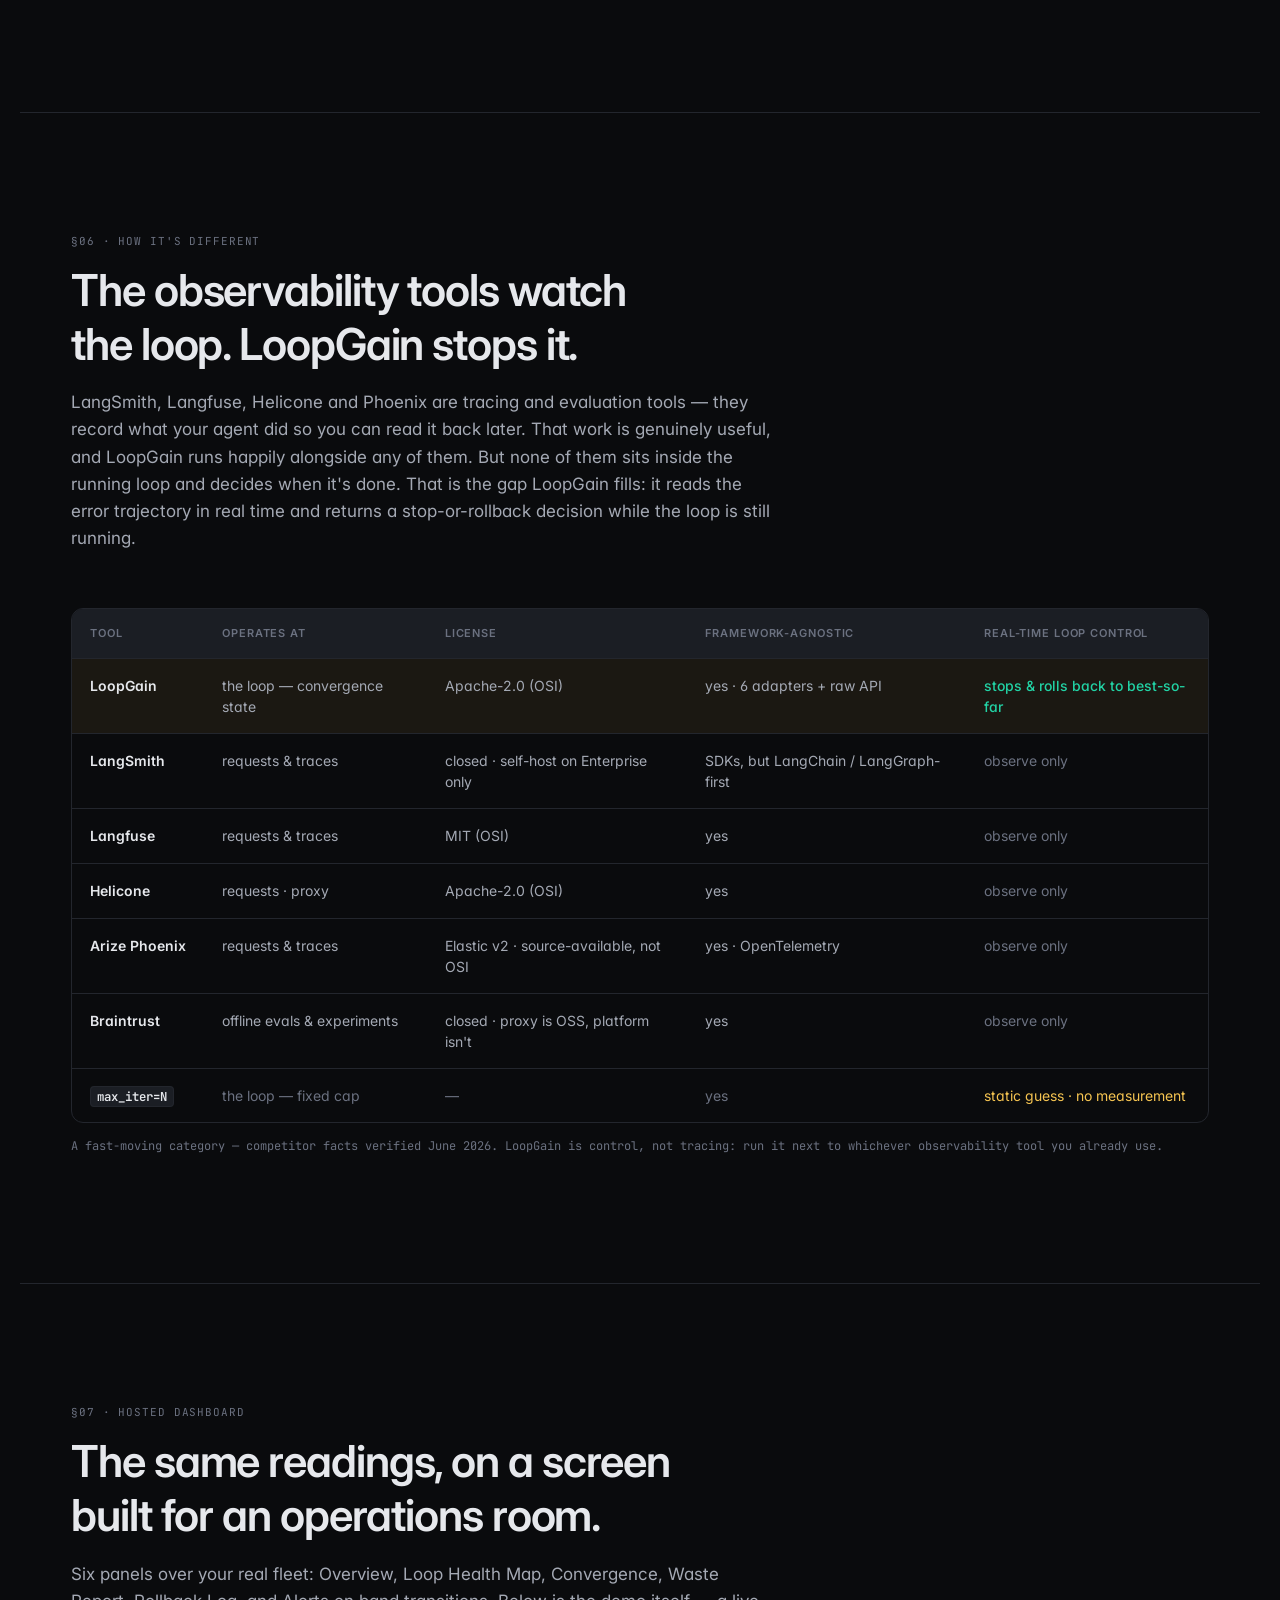
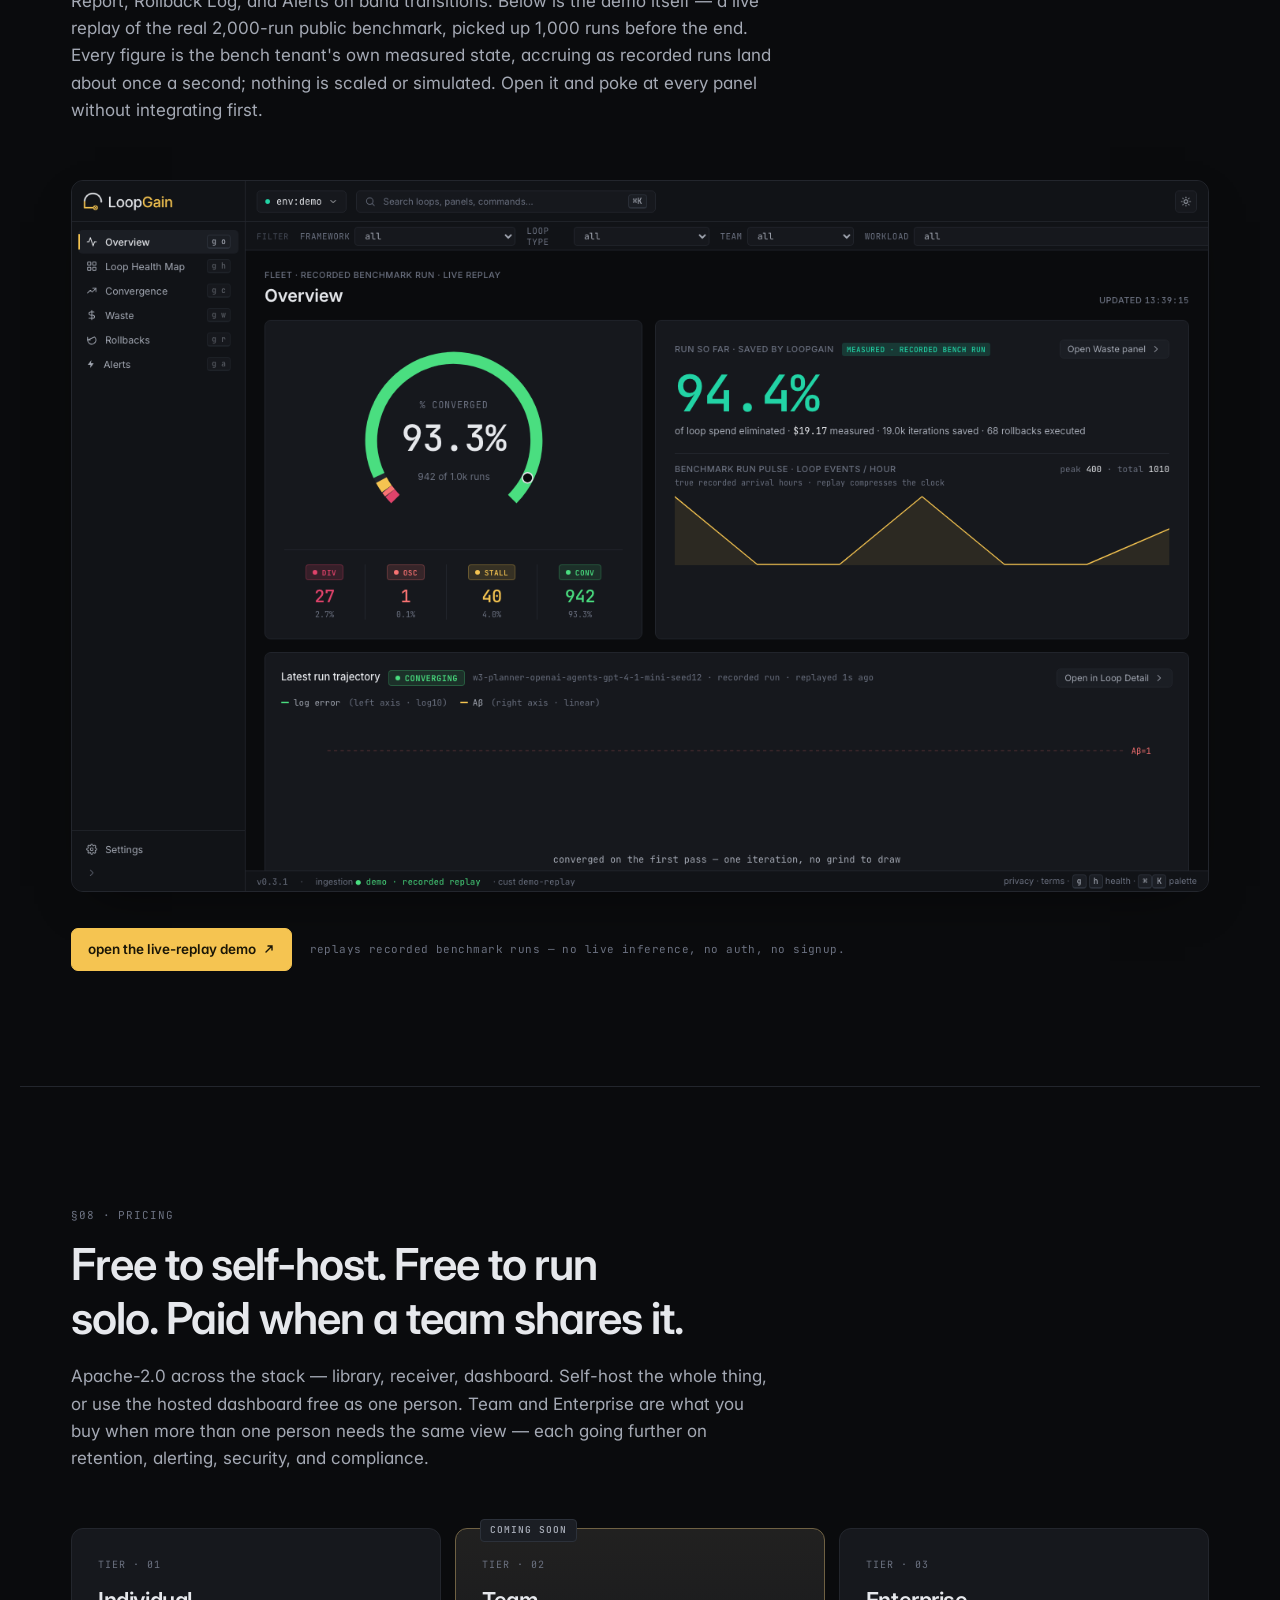
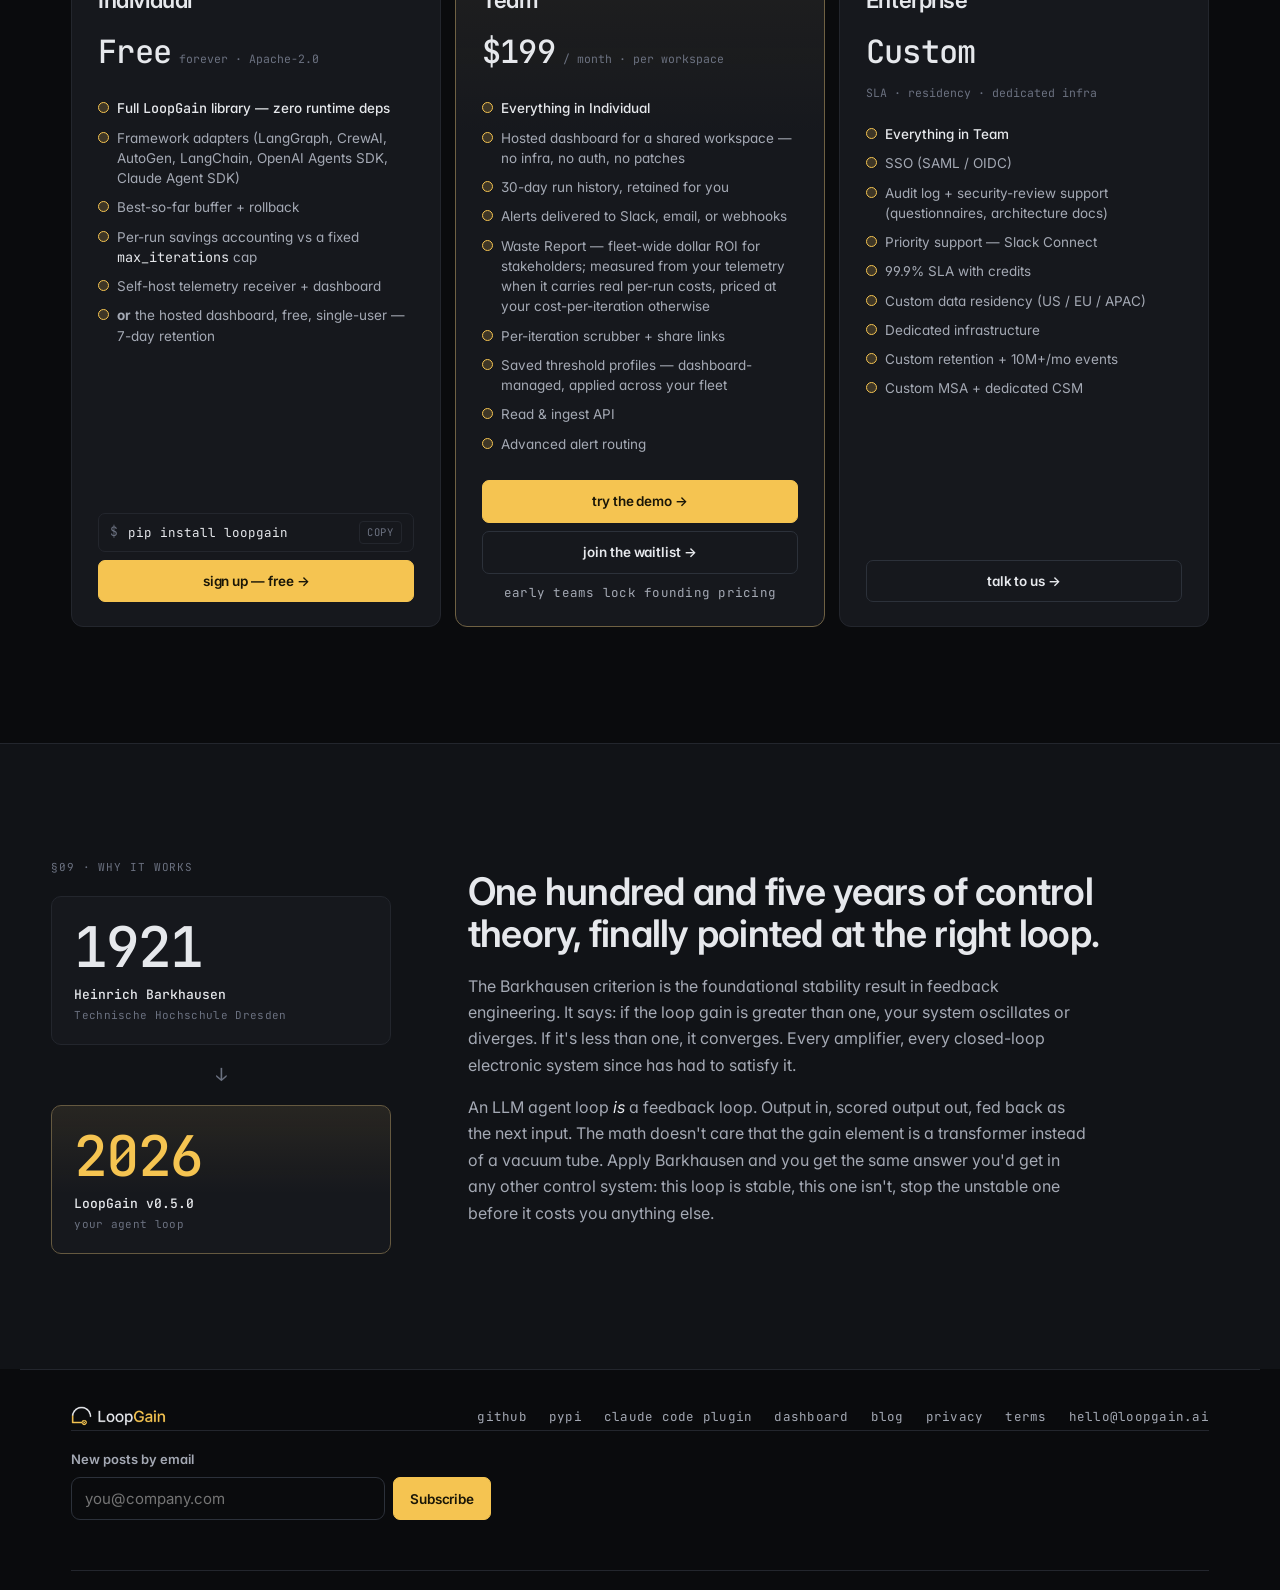
==== commit a9c74b33: "feat(pricing): unified Sign up CTAs + Waste Report measured-cost copy - Individual tier CTA: yellow " ====
--- a/index.html
+++ b/index.html
@@ -134,8 +134,8 @@
           apply for a design-partner pilot
           <svg width="12" height="12" viewBox="0 0 12 12" aria-hidden="true"><path d="M3 9 L9 3 M5 3 H9 V7" stroke="currentColor" stroke-width="1.4" fill="none" stroke-linecap="round"/></svg>
         </a>
-        <a class="btn btn-ghost" href="mailto:hello&#64;loopgain&#46;ai?subject=Free%20hosted%20dashboard%20access" rel="noopener" data-capture="individual" data-source="hero">
-          get free hosted-dashboard access
+        <a class="btn btn-ghost" href="https://dashboard.loopgain.ai/signup" rel="noopener">
+          sign up — free hosted dashboard
         </a>
       </div>
 
@@ -757,7 +757,7 @@
           <code class="mono">pip install loopgain</code>
           <span class="copy-hint mono">copy</span>
         </div>
-        <a class="btn btn-ghost btn-block" href="mailto:hello&#64;loopgain&#46;ai?subject=Free%20hosted%20dashboard%20access" data-capture="individual" data-source="pricing">request free hosted access →</a>
+        <a class="btn btn-amber btn-block" href="https://dashboard.loopgain.ai/signup" rel="noopener">sign up — free →</a>
       </div>
     </article>
 
@@ -772,7 +772,7 @@
         <li>Hosted dashboard for a shared workspace — no infra, no auth, no patches</li>
         <li>30-day run history, retained for you</li>
         <li>Alerts delivered to Slack, email, or webhooks</li>
-        <li>Waste Report — fleet-wide dollar ROI for stakeholders, at your cost-per-iteration</li>
+        <li>Waste Report — fleet-wide dollar ROI for stakeholders; measured from your telemetry when it carries real per-run costs, priced at your cost-per-iteration otherwise</li>
         <li>Per-iteration scrubber + share links</li>
         <li>Saved threshold profiles — dashboard-managed, applied across your fleet</li>
         <li>Read &amp; ingest API</li>
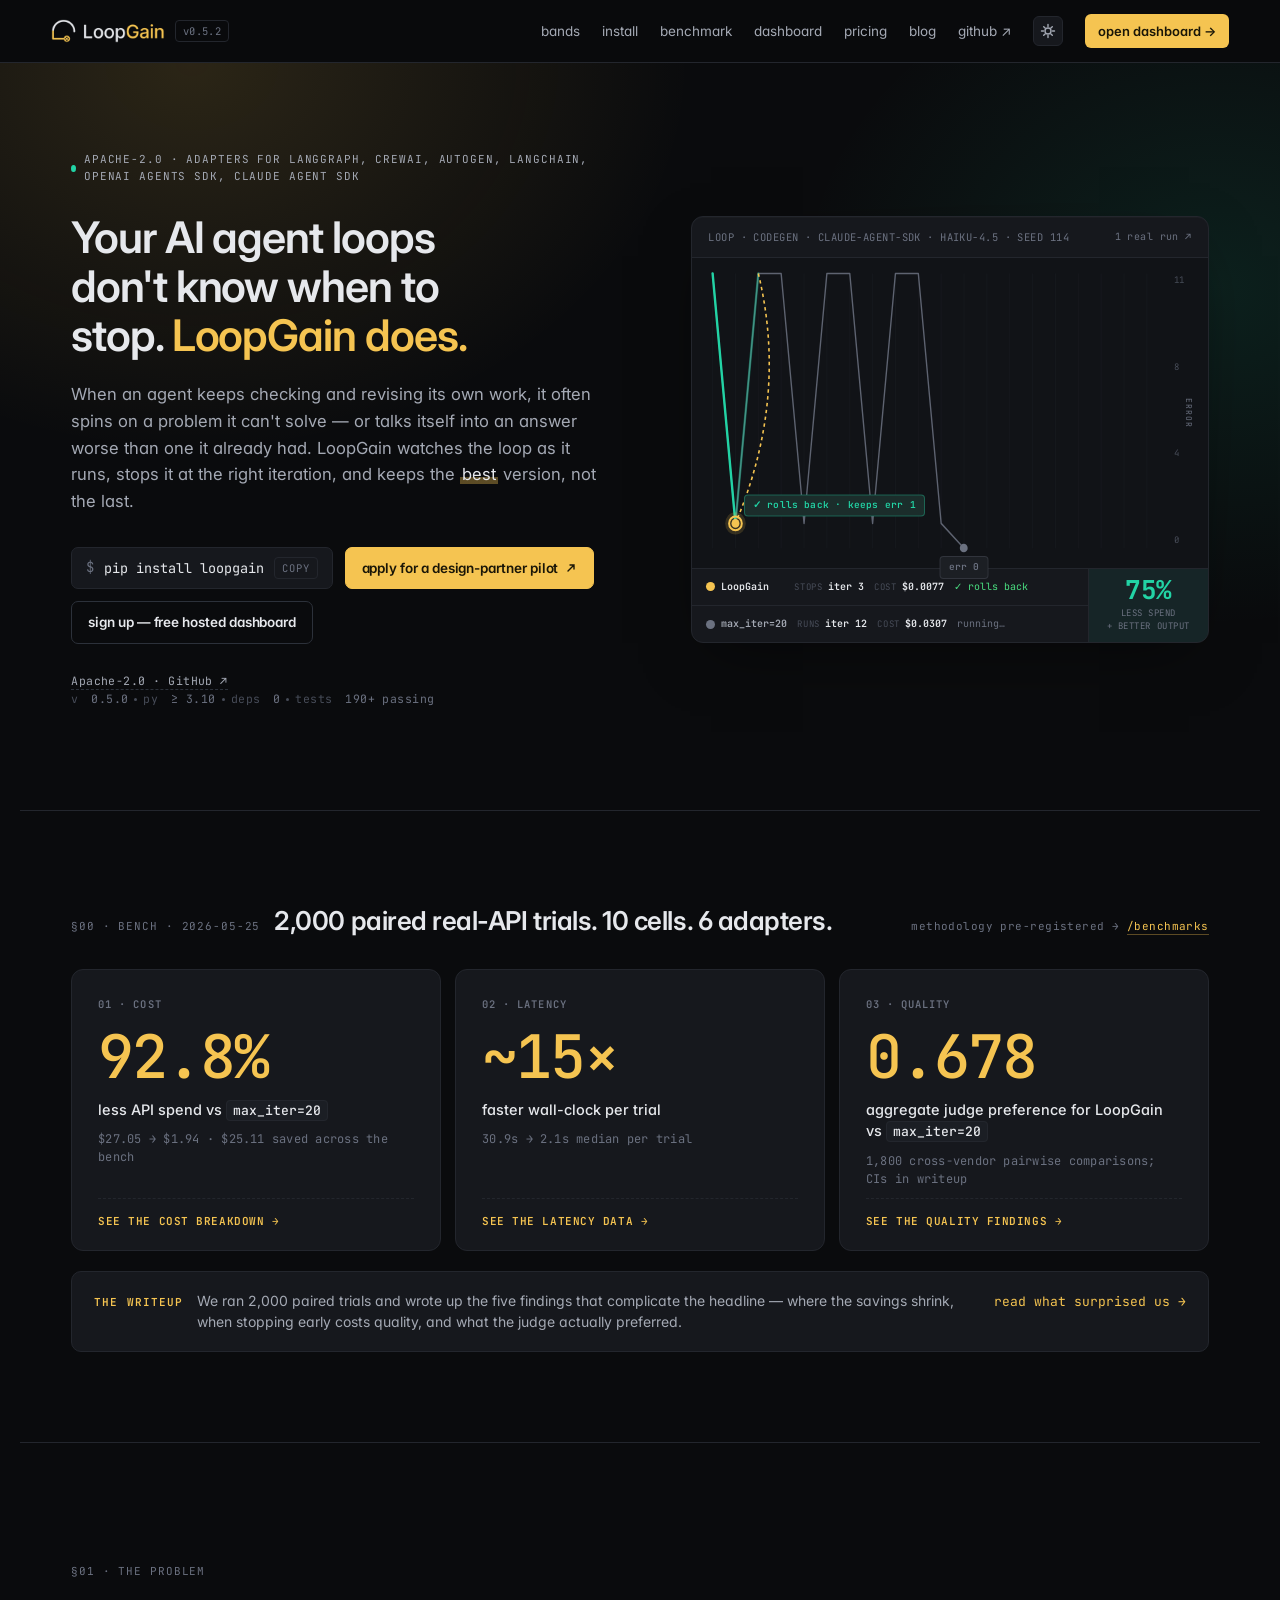
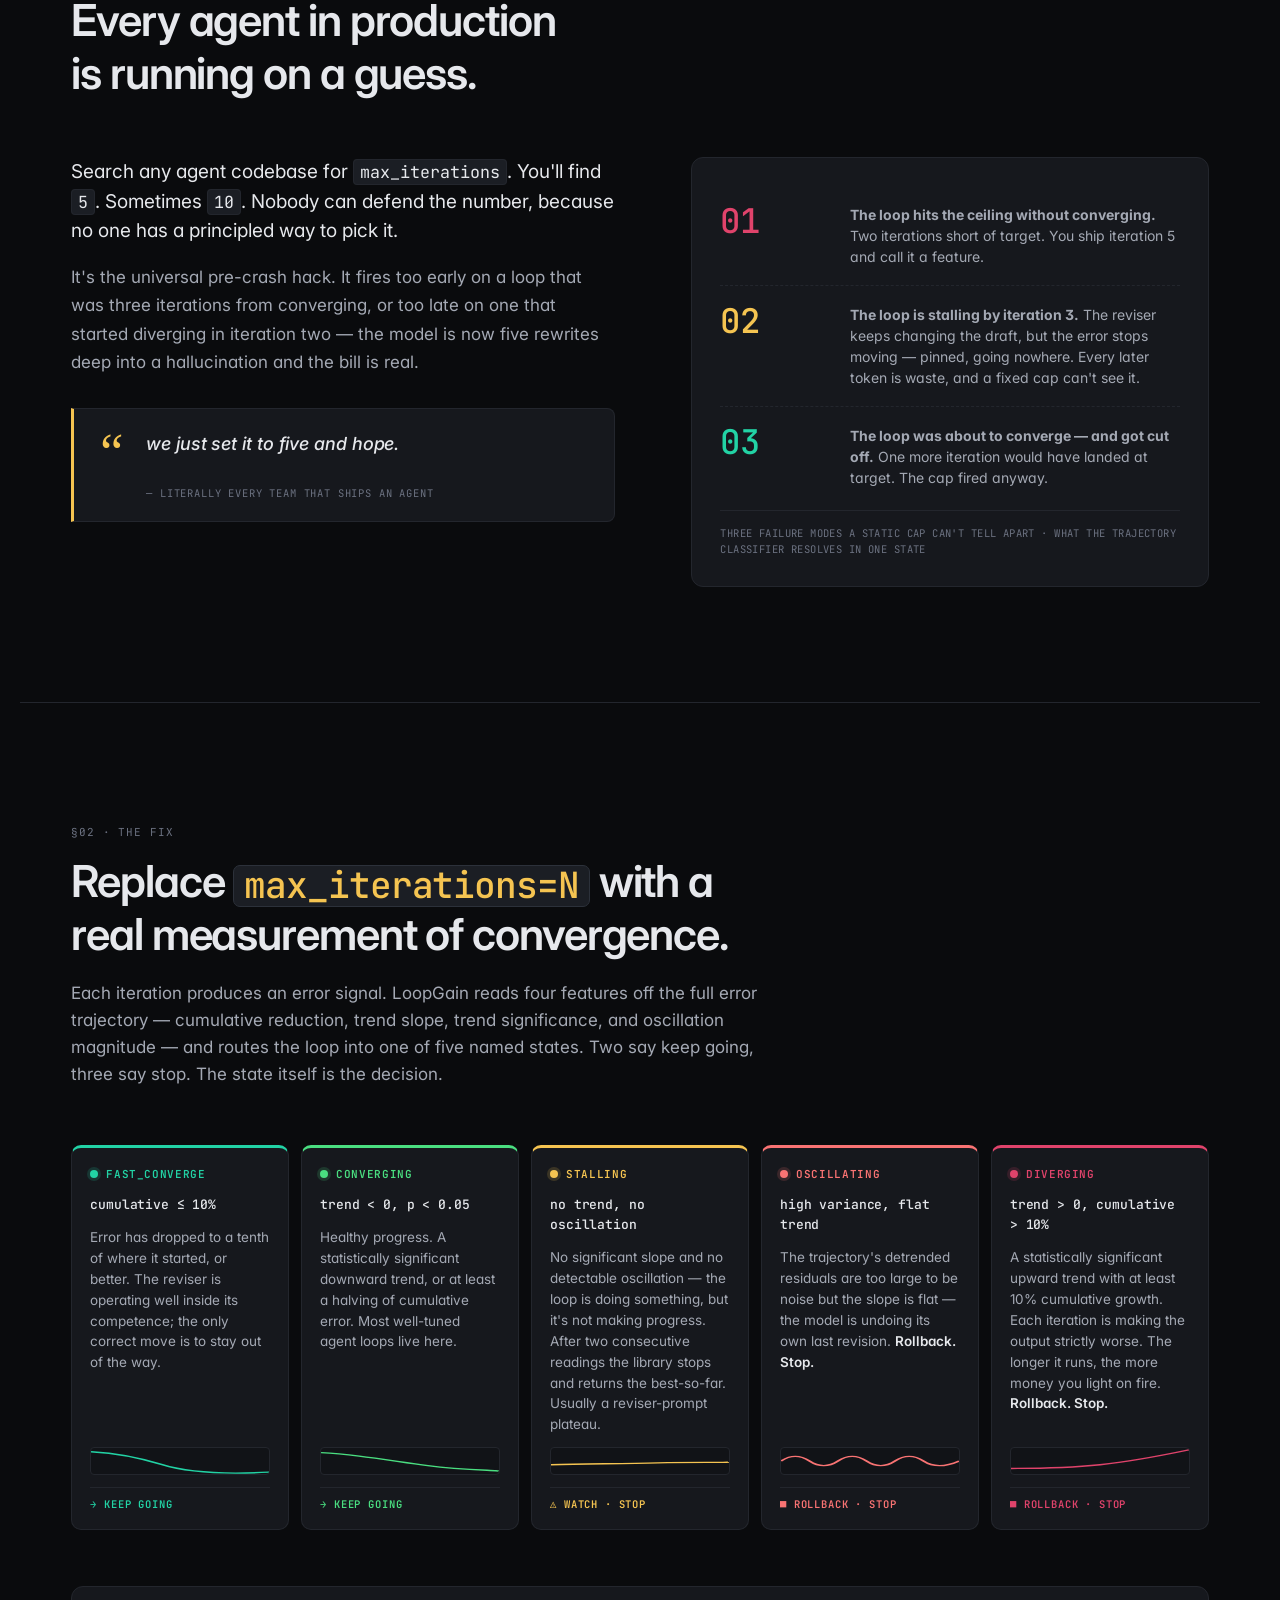
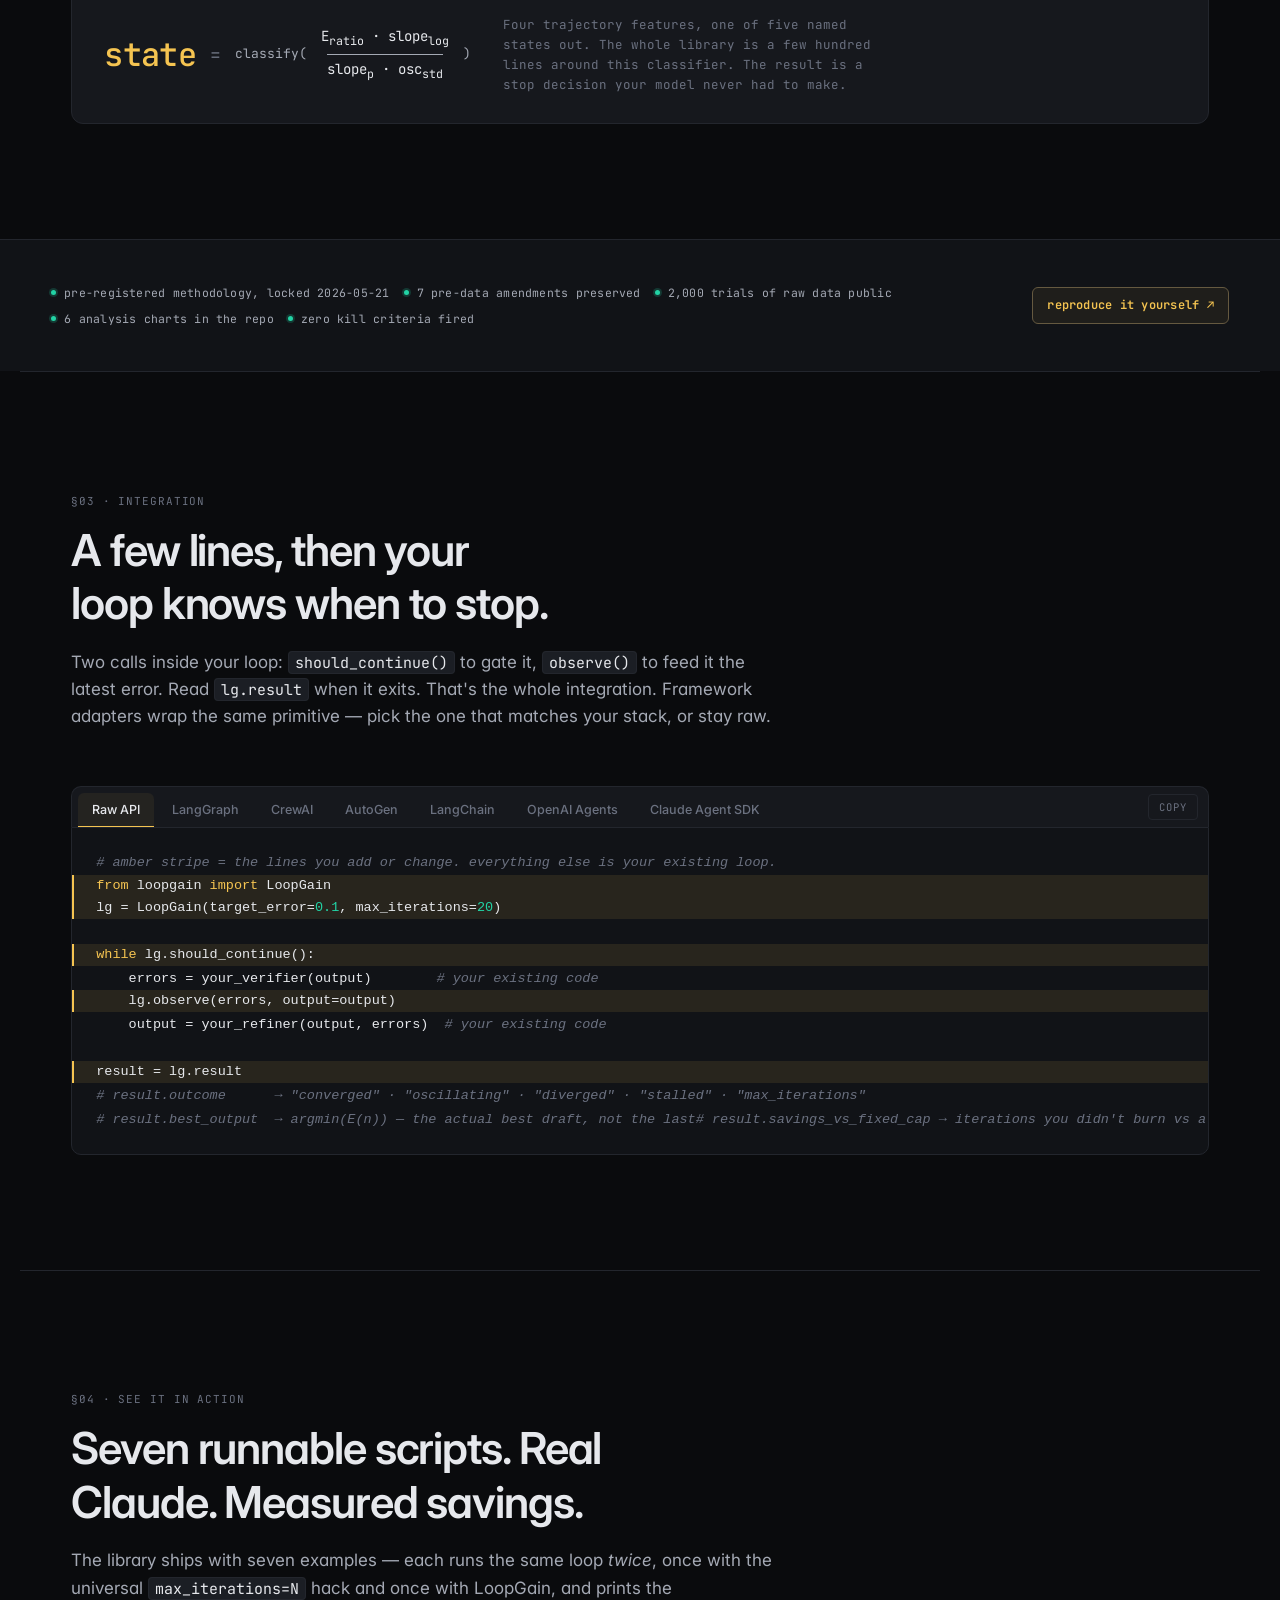
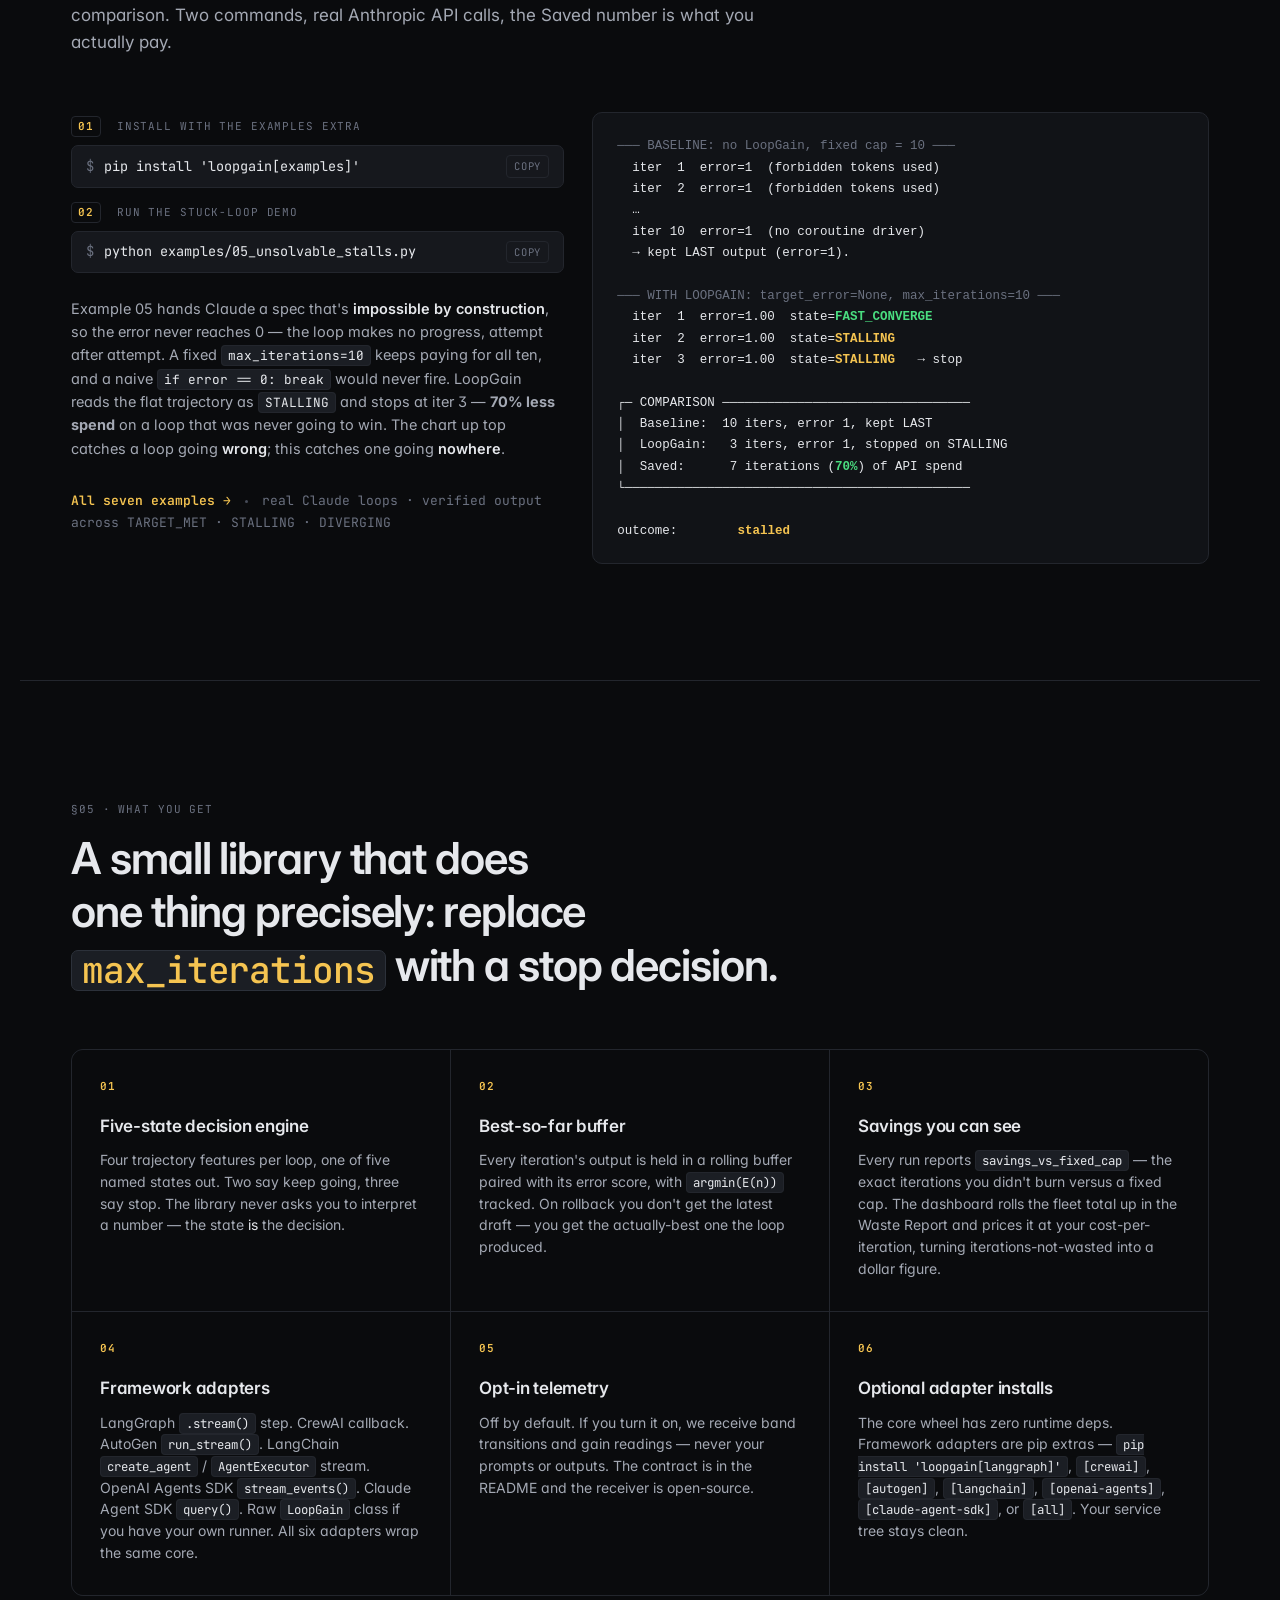
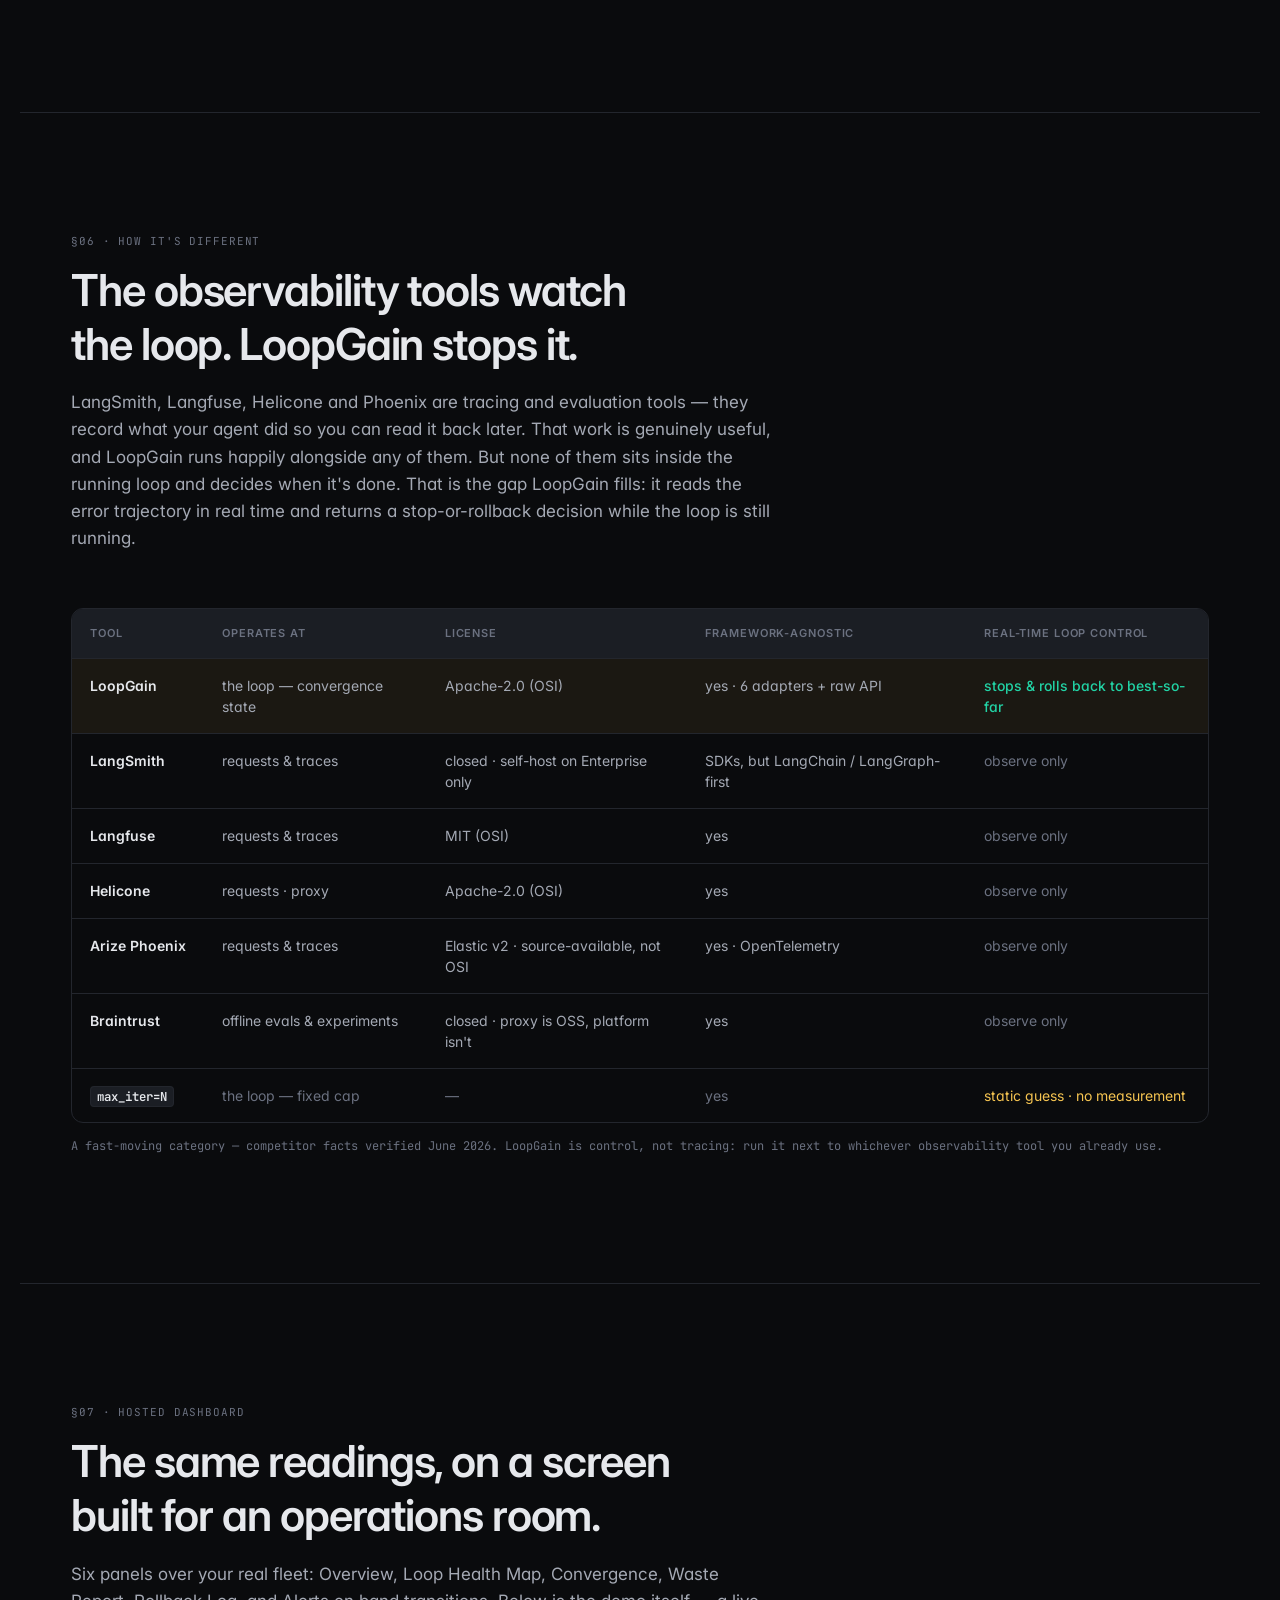
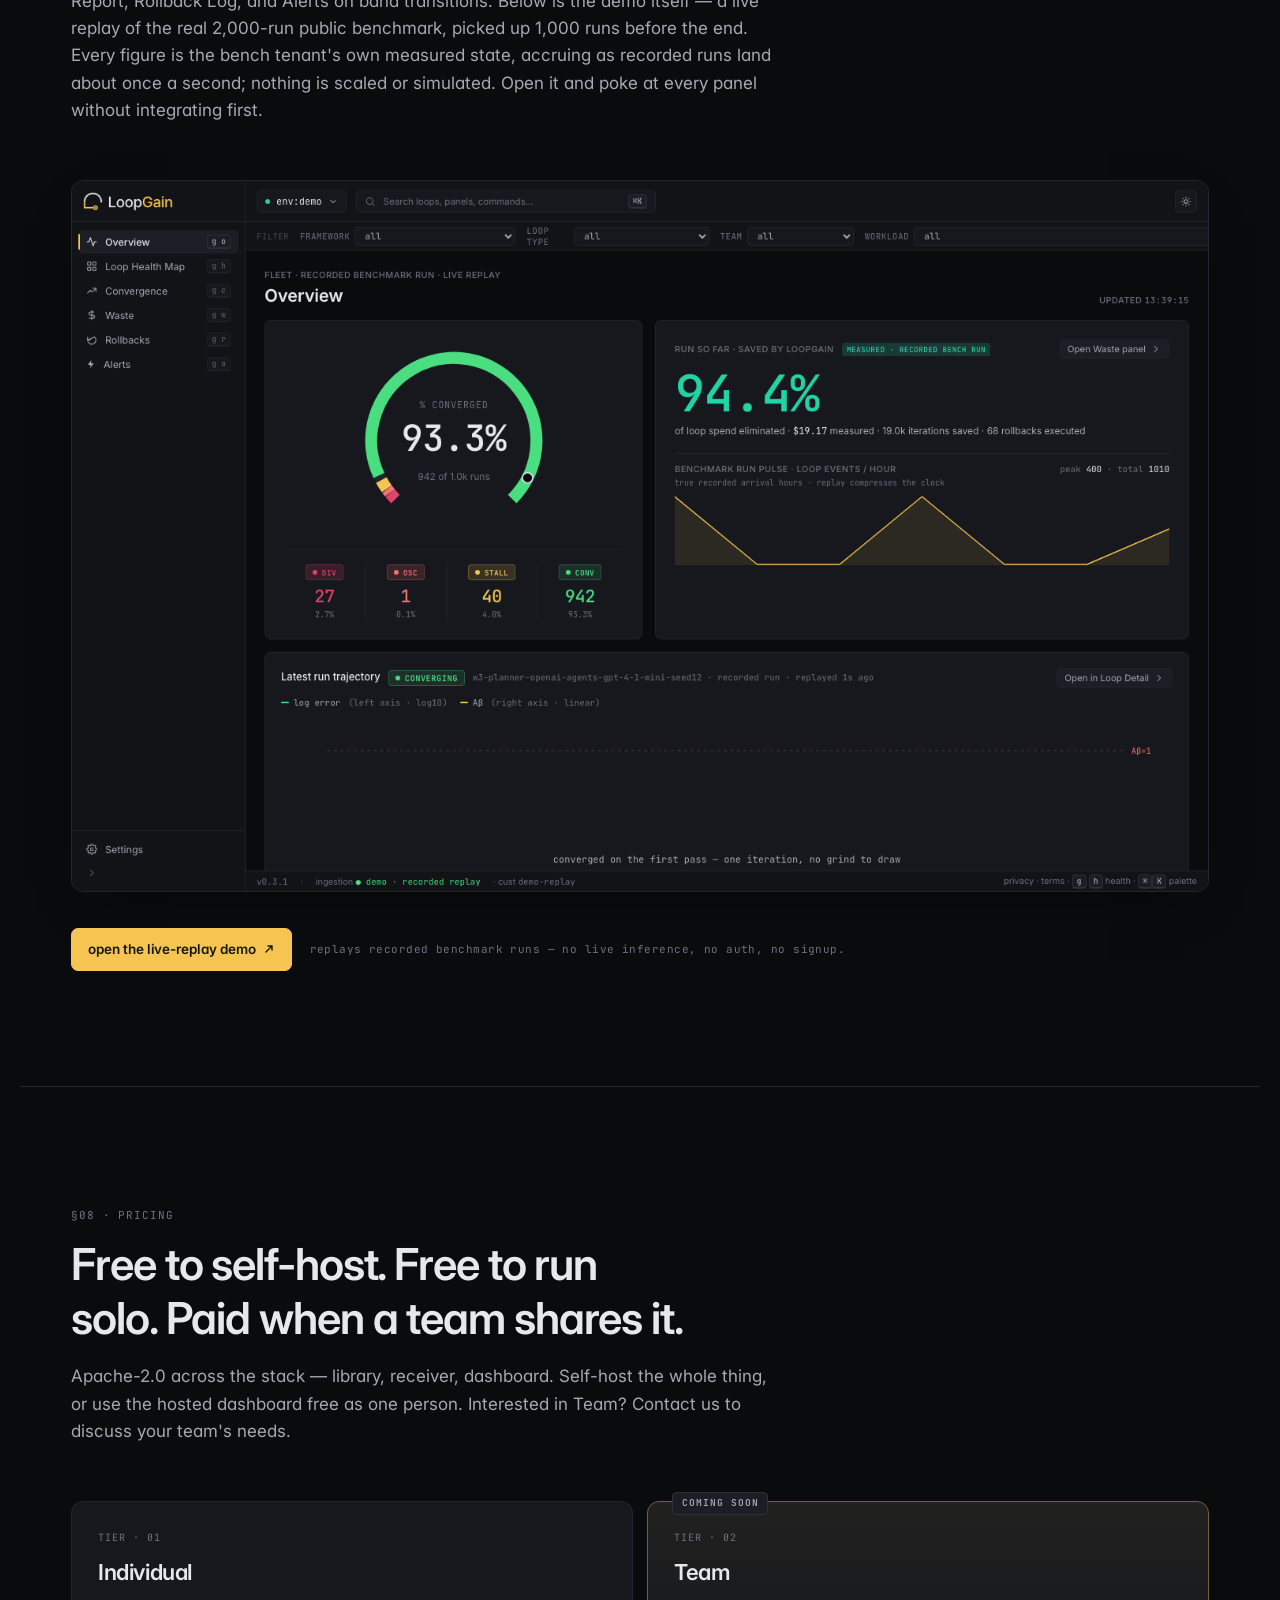
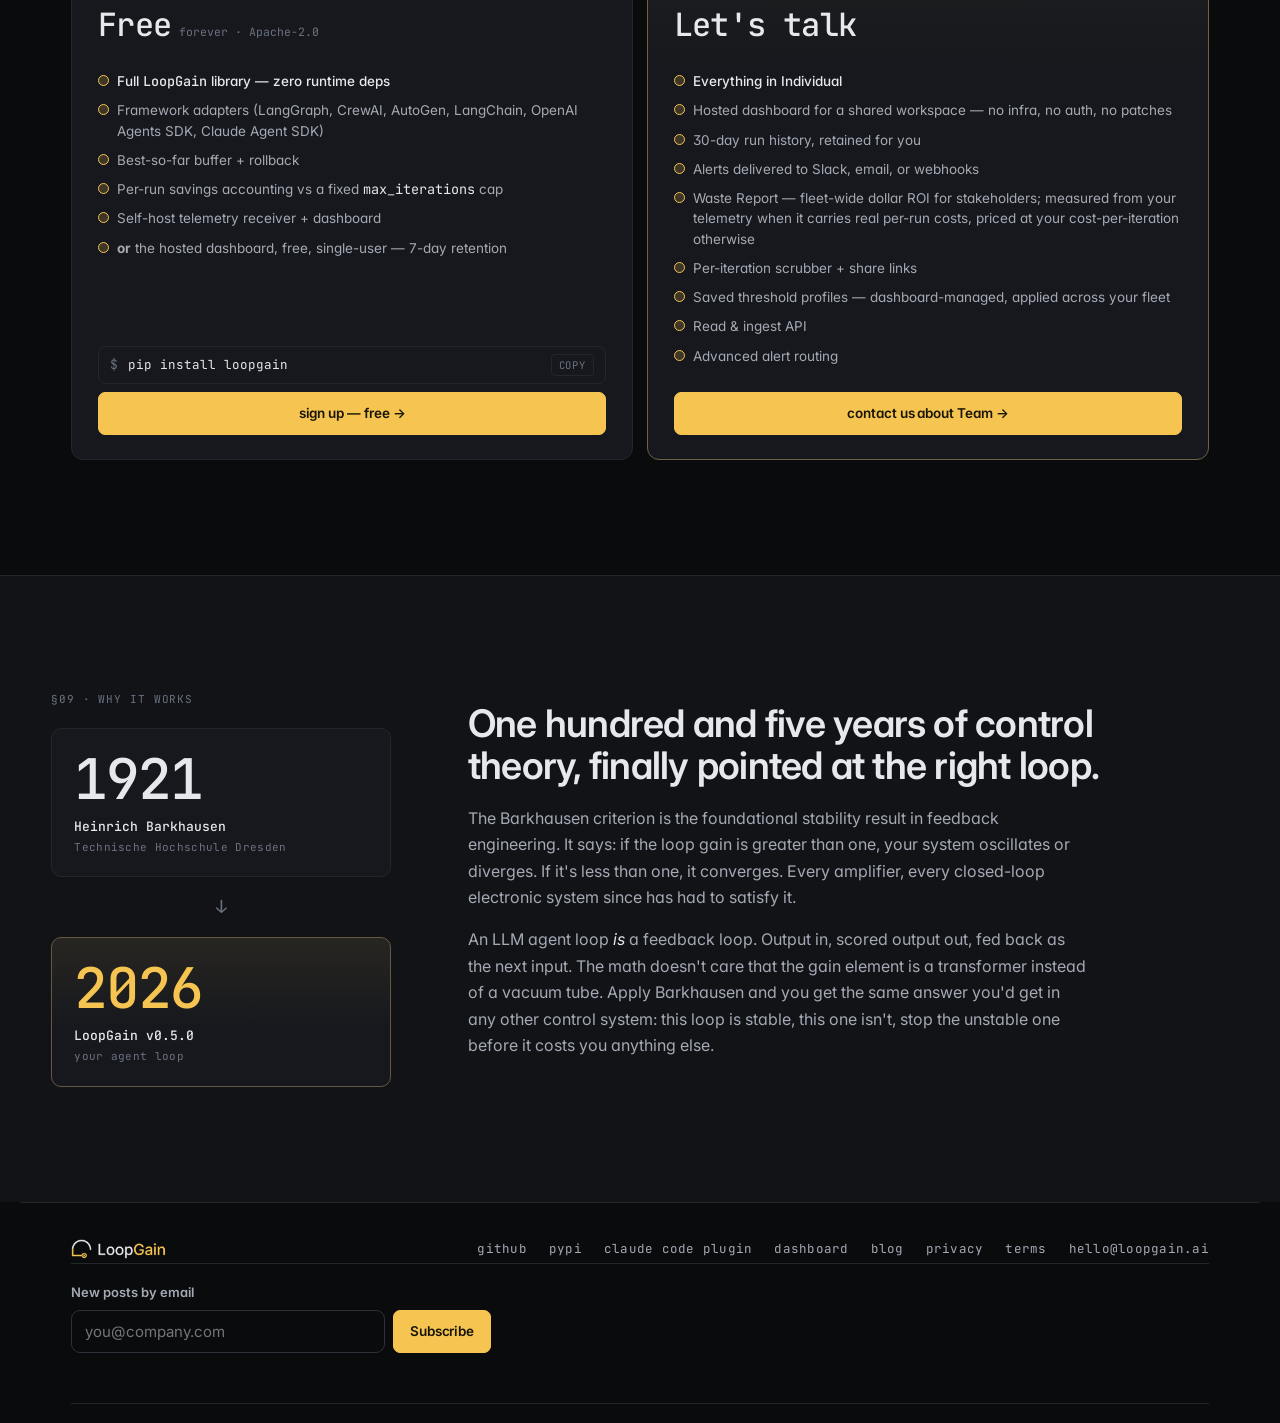
==== commit 65a018cb: "Simplify pricing to Individual and Team contact" ====
--- a/index.html
+++ b/index.html
@@ -731,7 +731,7 @@
     <span class="eyebrow mono">§08 · pricing</span>
     <h2>Free to self-host. Free to run solo. Paid when a team shares it.</h2>
     <p class="section-sub">
-      Apache-2.0 across the stack — library, receiver, dashboard. Self-host the whole thing, or use the hosted dashboard free as one person. Team and Enterprise are what you buy when more than one person needs the same view — each going further on retention, alerting, security, and compliance.
+      Apache-2.0 across the stack — library, receiver, dashboard. Self-host the whole thing, or use the hosted dashboard free as one person. Interested in Team? Contact us to discuss your team's needs.
     </p>
   </div>
 
@@ -765,7 +765,7 @@
       <header class="pc-head">
         <span class="mono pc-tag">tier · 02</span>
         <h3>Team</h3>
-        <div class="pc-price"><span class="pc-amt mono">$199</span><span class="pc-per mono">/ month · per workspace</span></div>
+        <div class="pc-price"><span class="pc-amt mono">Let's talk</span></div>
       </header>
       <ul class="pc-list">
         <li>Everything in Individual</li>
@@ -779,31 +779,7 @@
         <li>Advanced alert routing</li>
       </ul>
       <div class="pc-cta">
-        <a class="btn btn-amber btn-block" href="https://dashboard.loopgain.ai" rel="noopener">try the demo →</a>
-        <a class="btn btn-ghost btn-block" href="mailto:hello&#64;loopgain&#46;ai?subject=Team-tier%20waitlist" data-capture="team" data-source="pricing">join the waitlist →</a>
-        <p class="pc-cta-note mono">early teams lock founding pricing</p>
-      </div>
-    </article>
-
-    <article class="pc">
-      <header class="pc-head">
-        <span class="mono pc-tag">tier · 03</span>
-        <h3>Enterprise</h3>
-        <div class="pc-price"><span class="pc-amt mono">Custom</span><span class="pc-per mono">SLA · residency · dedicated infra</span></div>
-      </header>
-      <ul class="pc-list">
-        <li>Everything in Team</li>
-        <li>SSO (SAML / OIDC)</li>
-        <li>Audit log + security-review support (questionnaires, architecture docs)</li>
-        <li>Priority support — Slack Connect</li>
-        <li>99.9% SLA with credits</li>
-        <li>Custom data residency (US / EU / APAC)</li>
-        <li>Dedicated infrastructure</li>
-        <li>Custom retention + 10M+/mo events</li>
-        <li>Custom MSA + dedicated CSM</li>
-      </ul>
-      <div class="pc-cta">
-        <a class="btn btn-ghost btn-block" href="mailto:hello&#64;loopgain&#46;ai?subject=LoopGain%20Enterprise" data-capture="enterprise" data-source="pricing">talk to us →</a>
+        <a class="btn btn-amber btn-block" href="mailto:hello&#64;loopgain&#46;ai?subject=LoopGain%20Team%20interest">contact us about Team →</a>
       </div>
     </article>
 
--- a/landing.css
+++ b/landing.css
@@ -1201,11 +1201,8 @@
 /* ───────────────── pricing ───────────────── */
 .price-cards {
   display: grid;
-  grid-template-columns: repeat(3, 1fr);
+  grid-template-columns: repeat(2, minmax(0, 1fr));
   gap: 14px;
-}
-@media (max-width: 900px) {
-  .price-cards { grid-template-columns: 1fr 1fr; }
 }
 @media (max-width: 640px) {
   .price-cards { grid-template-columns: 1fr; }
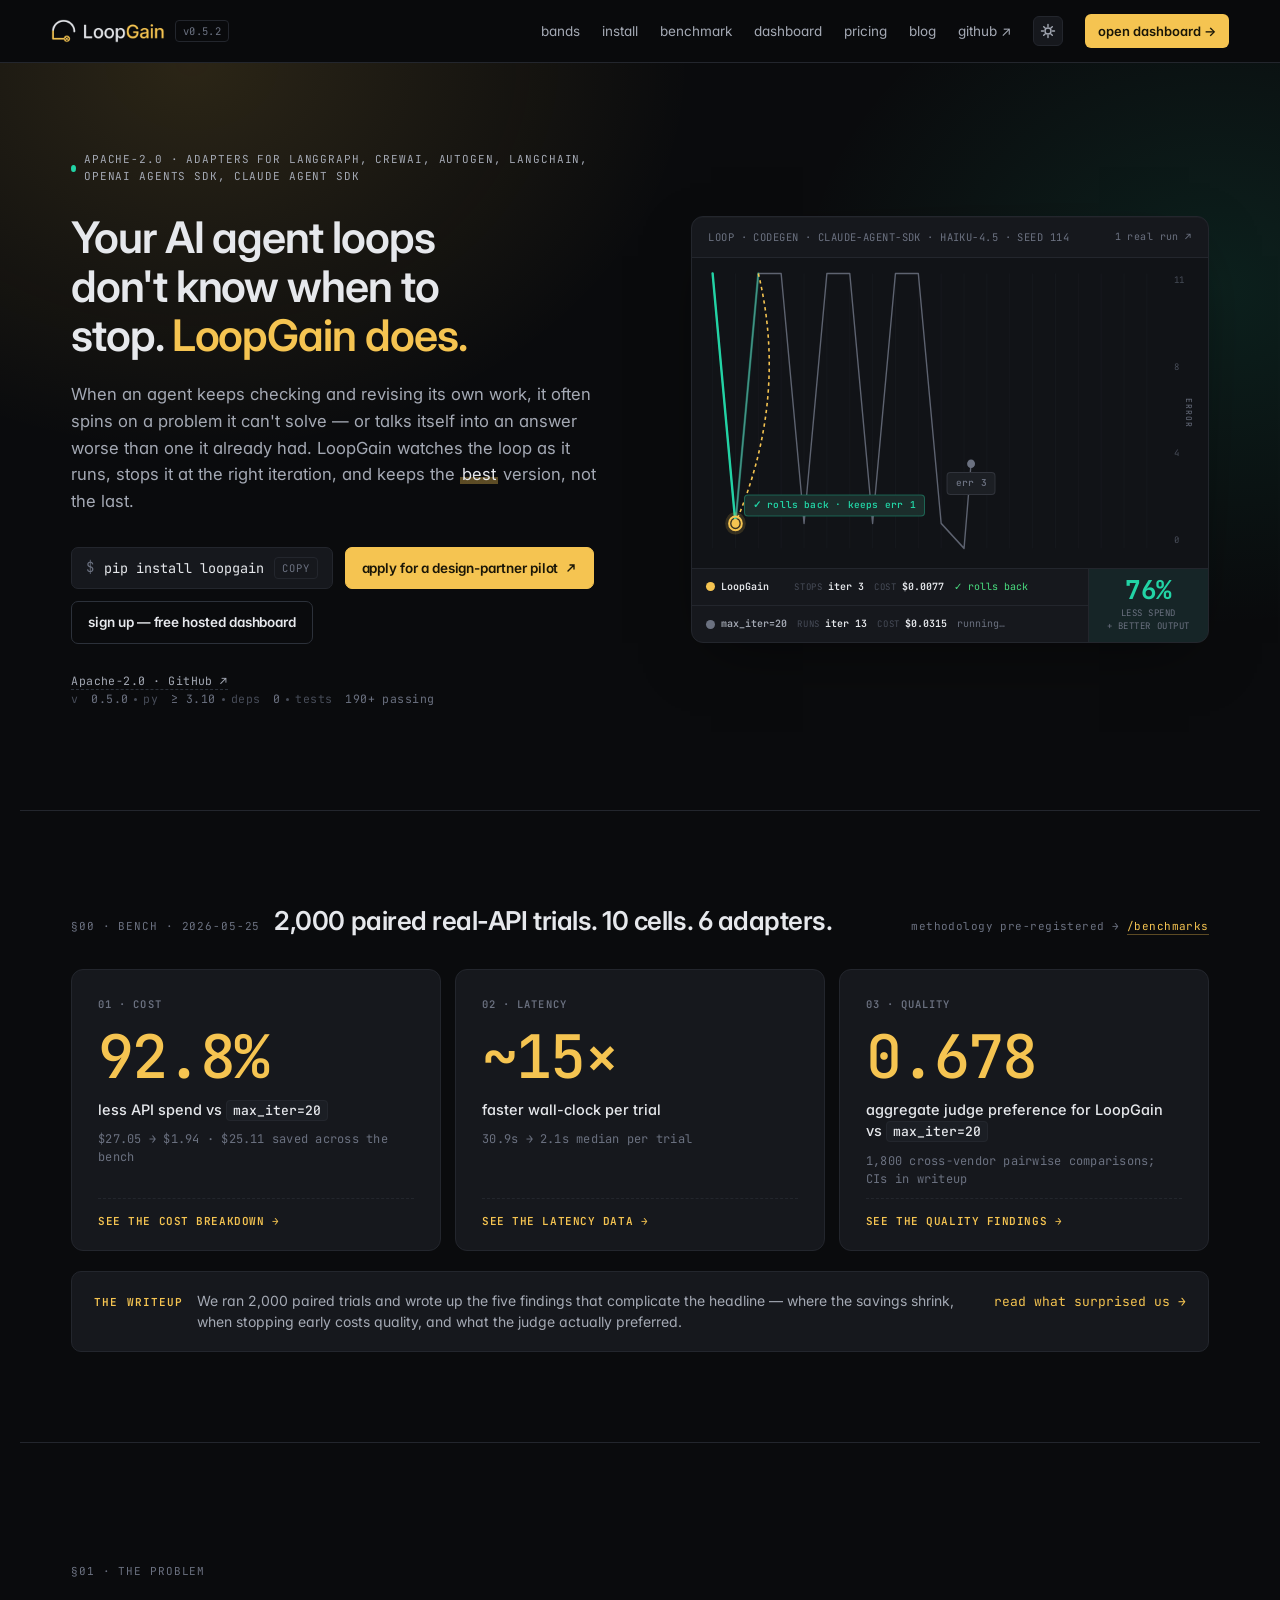
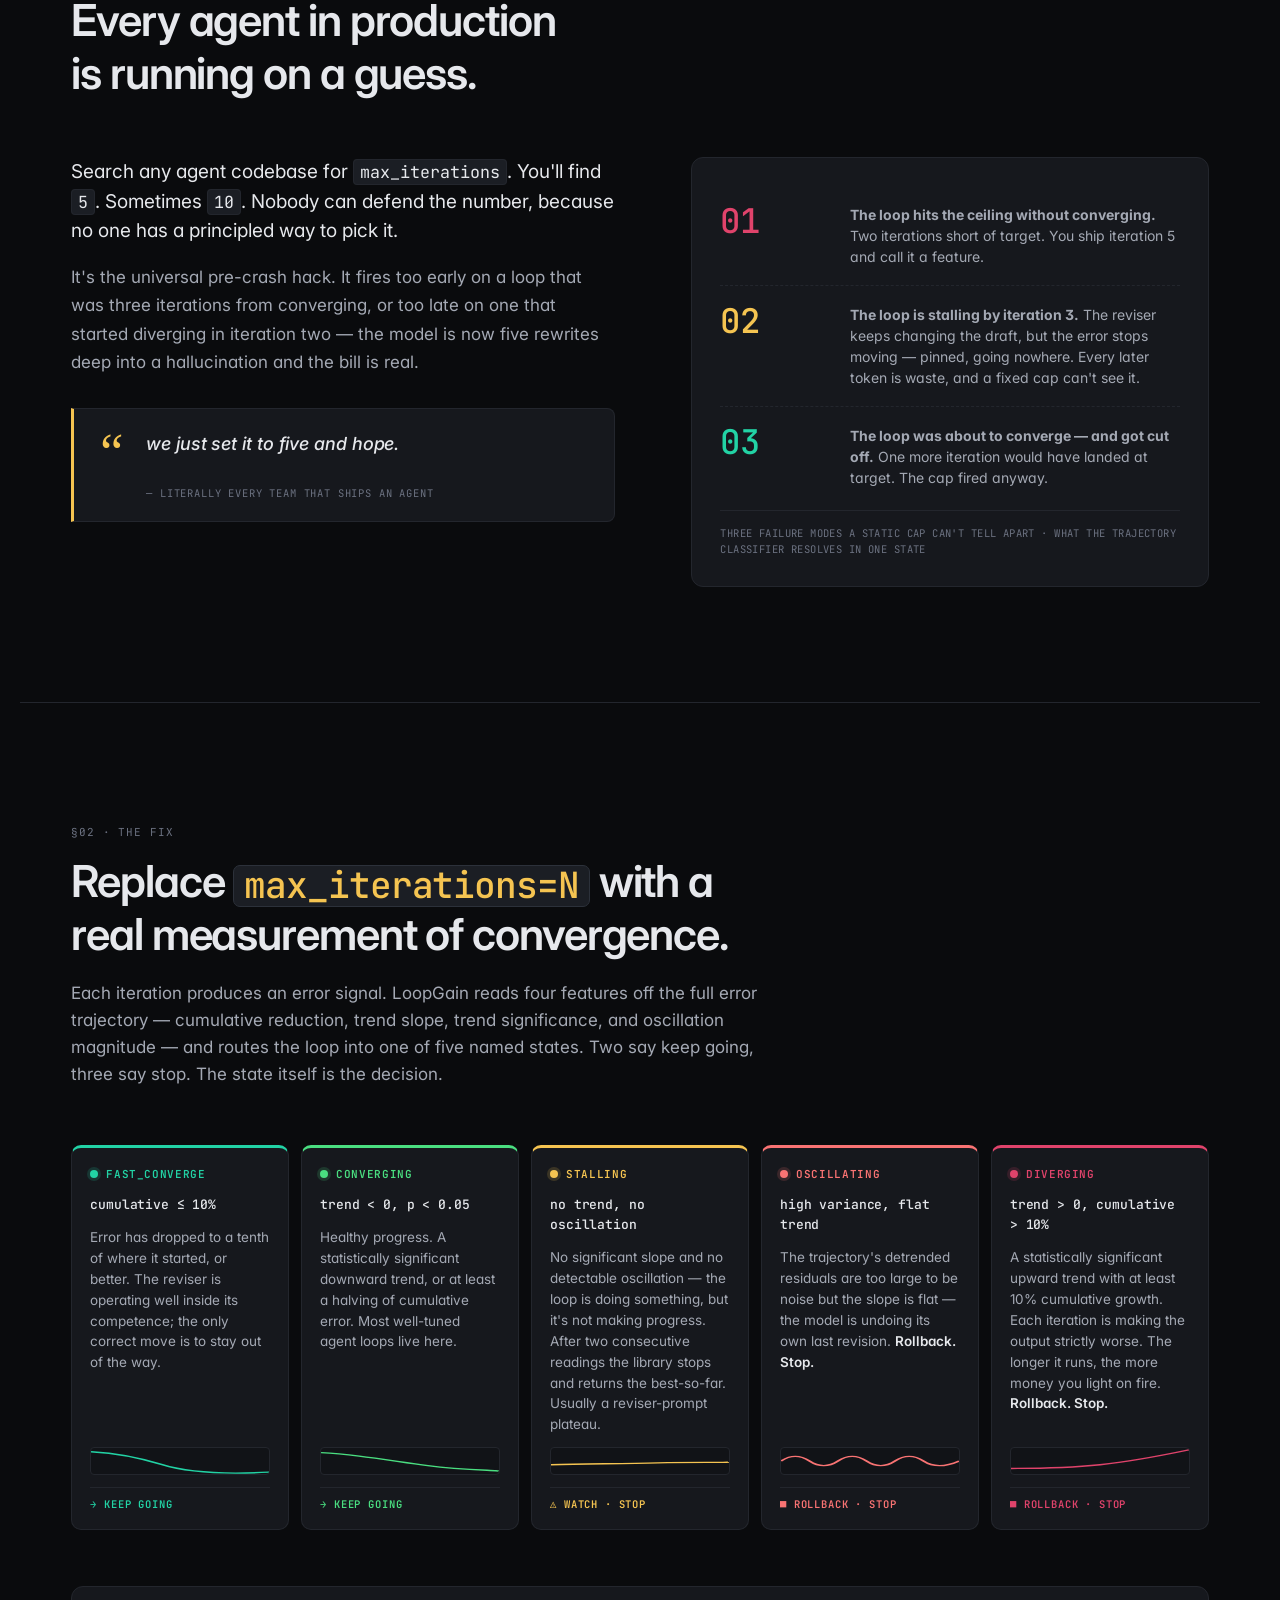
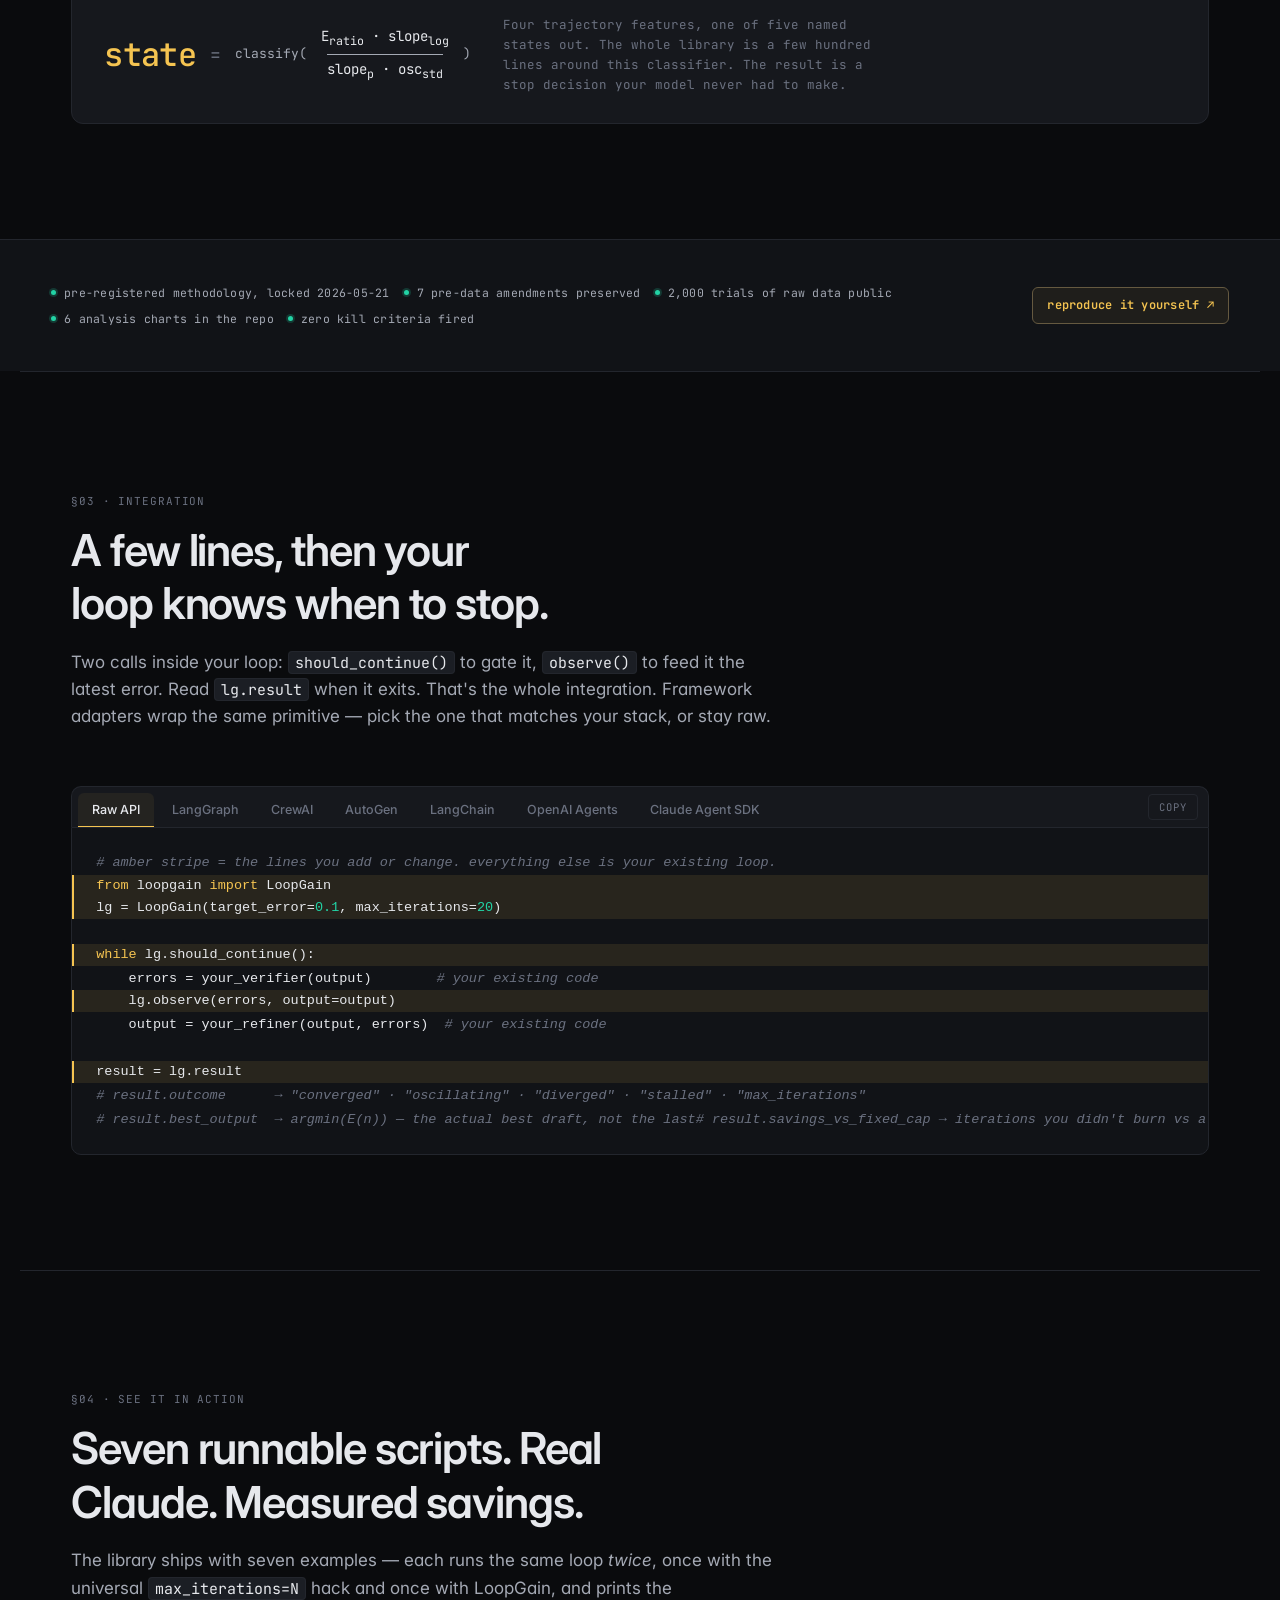
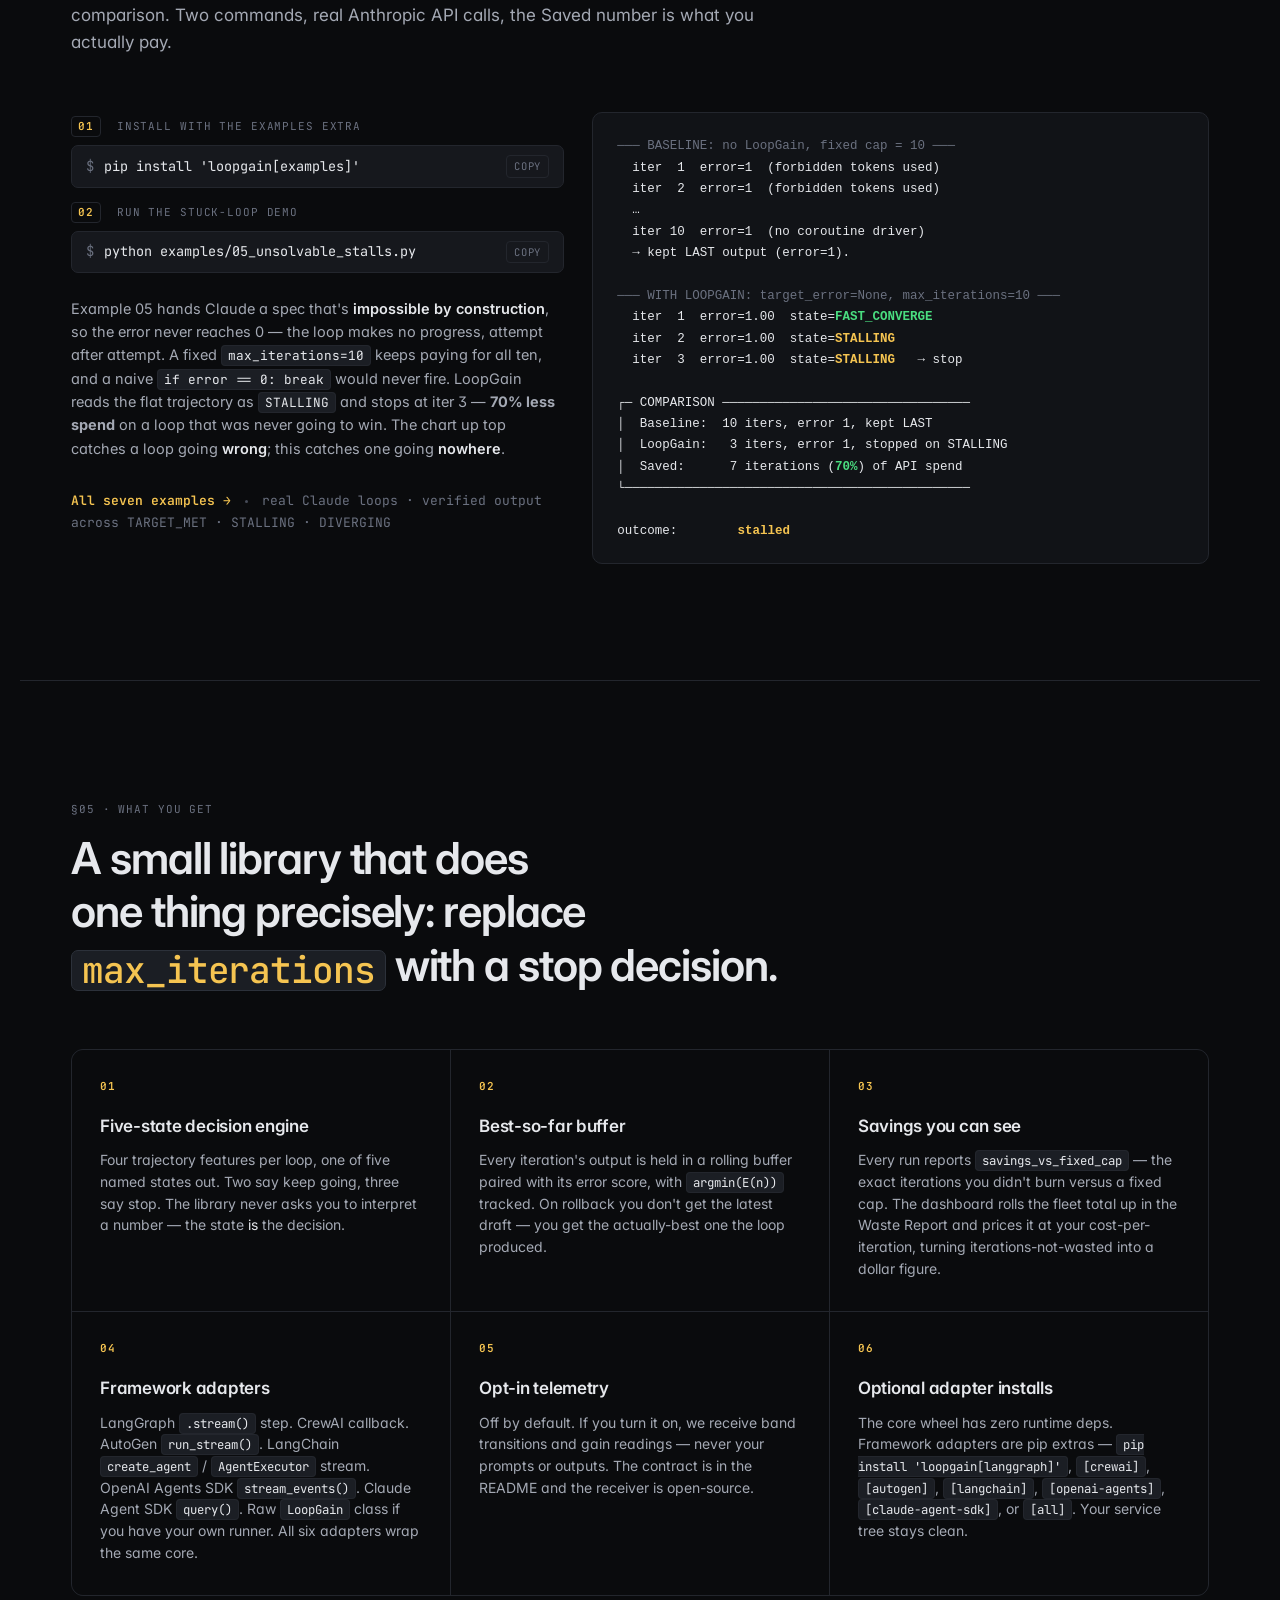
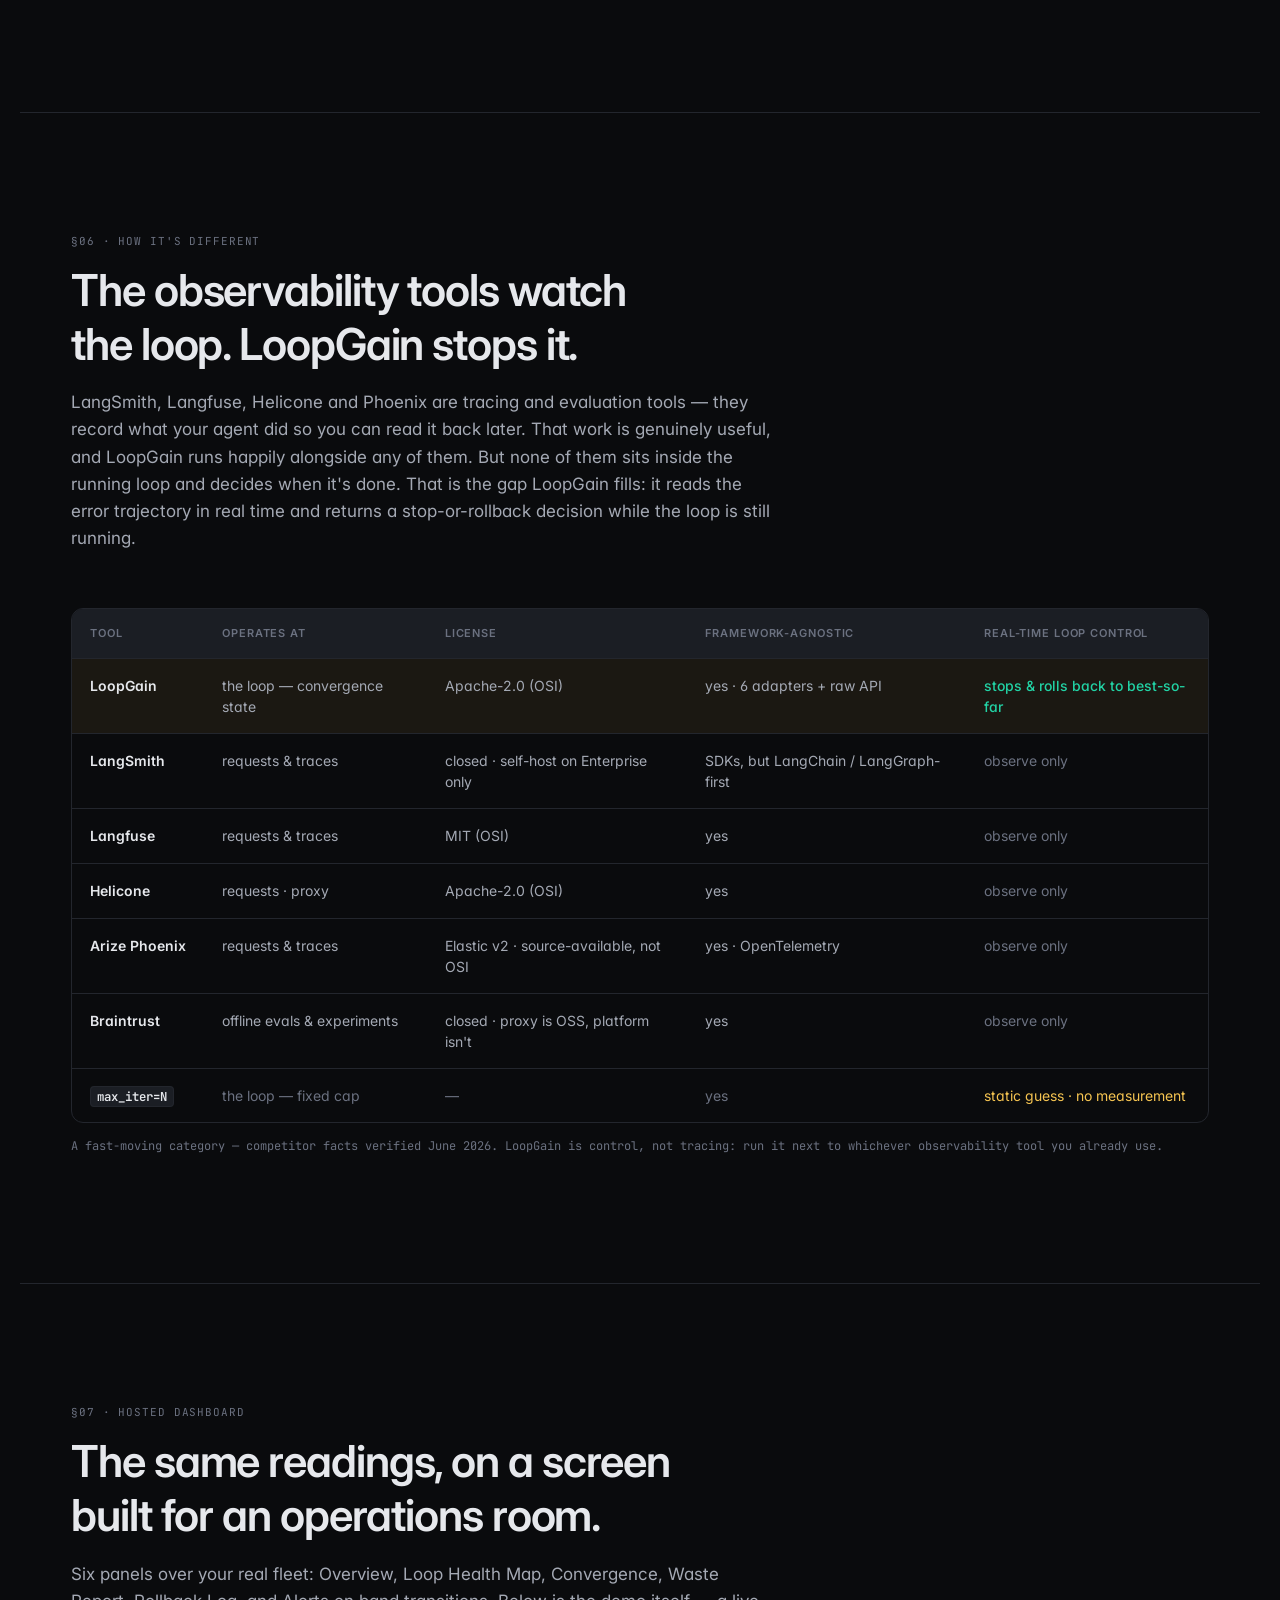
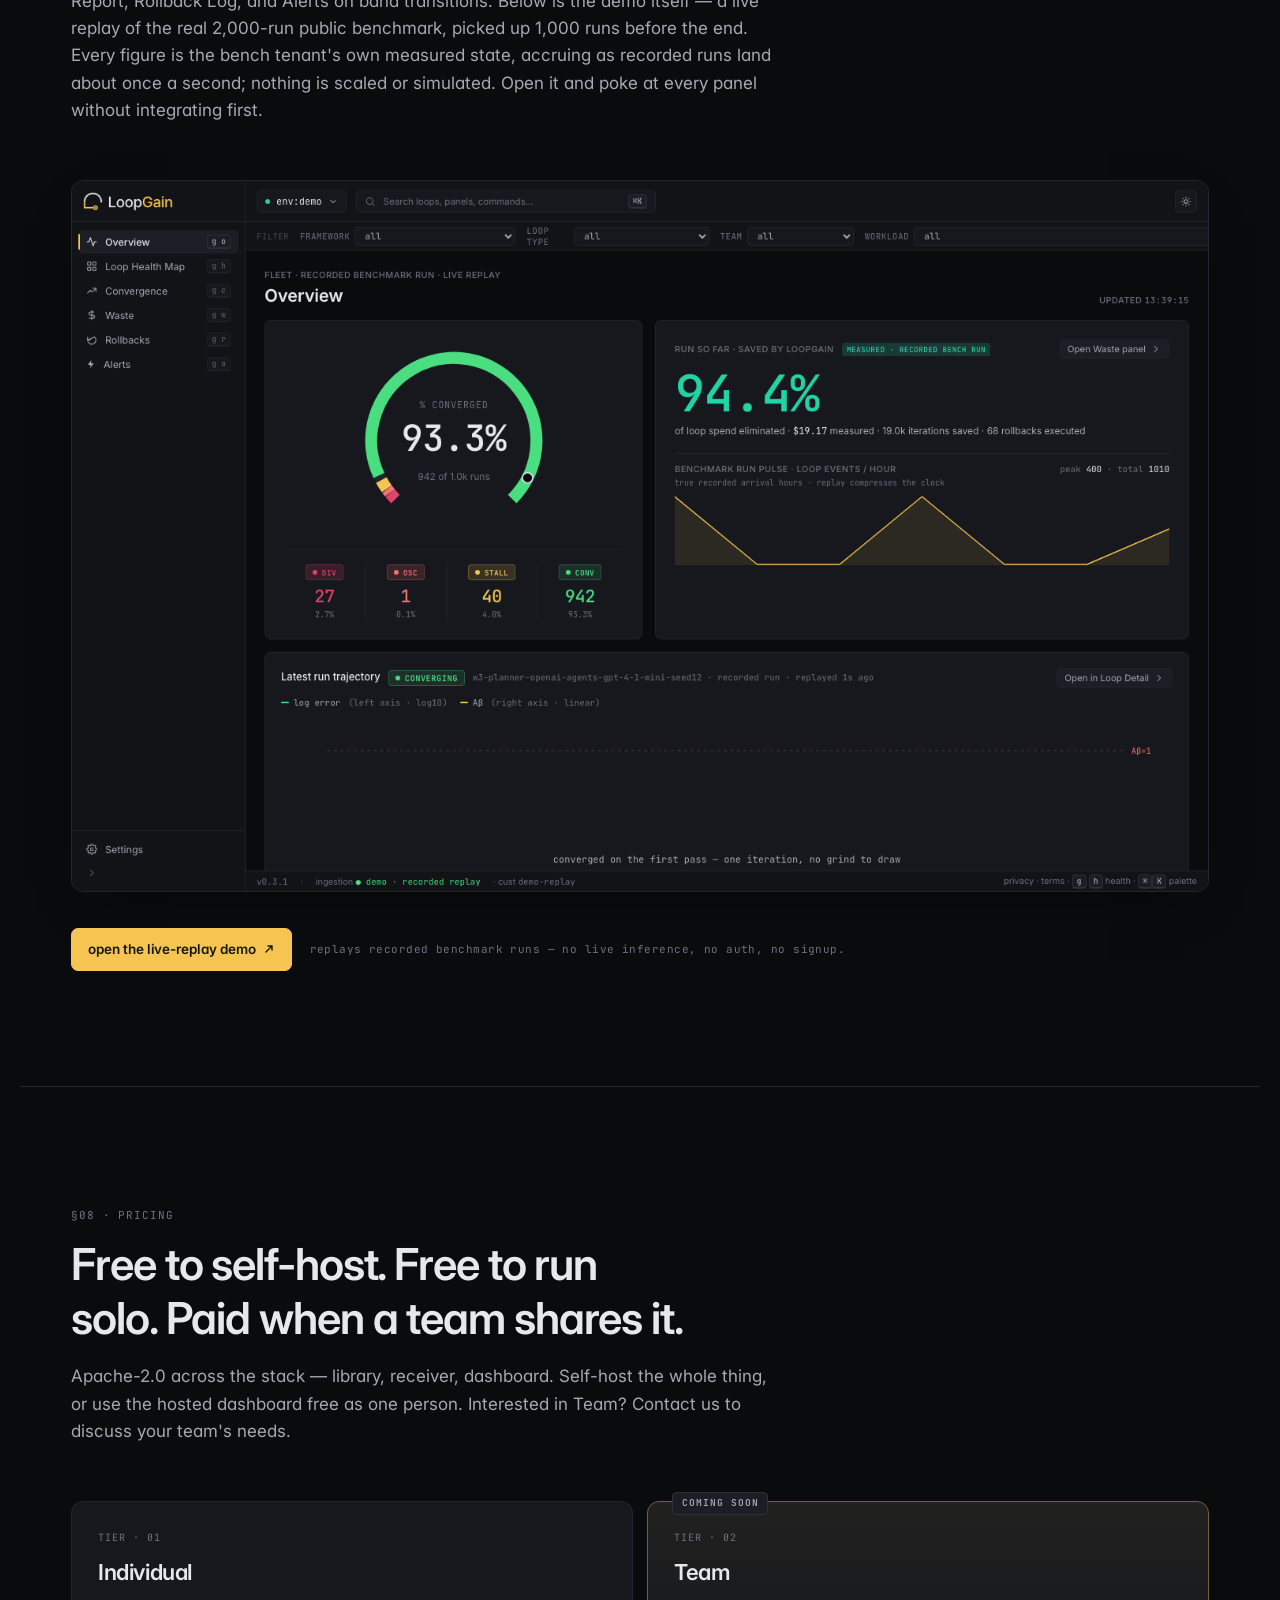
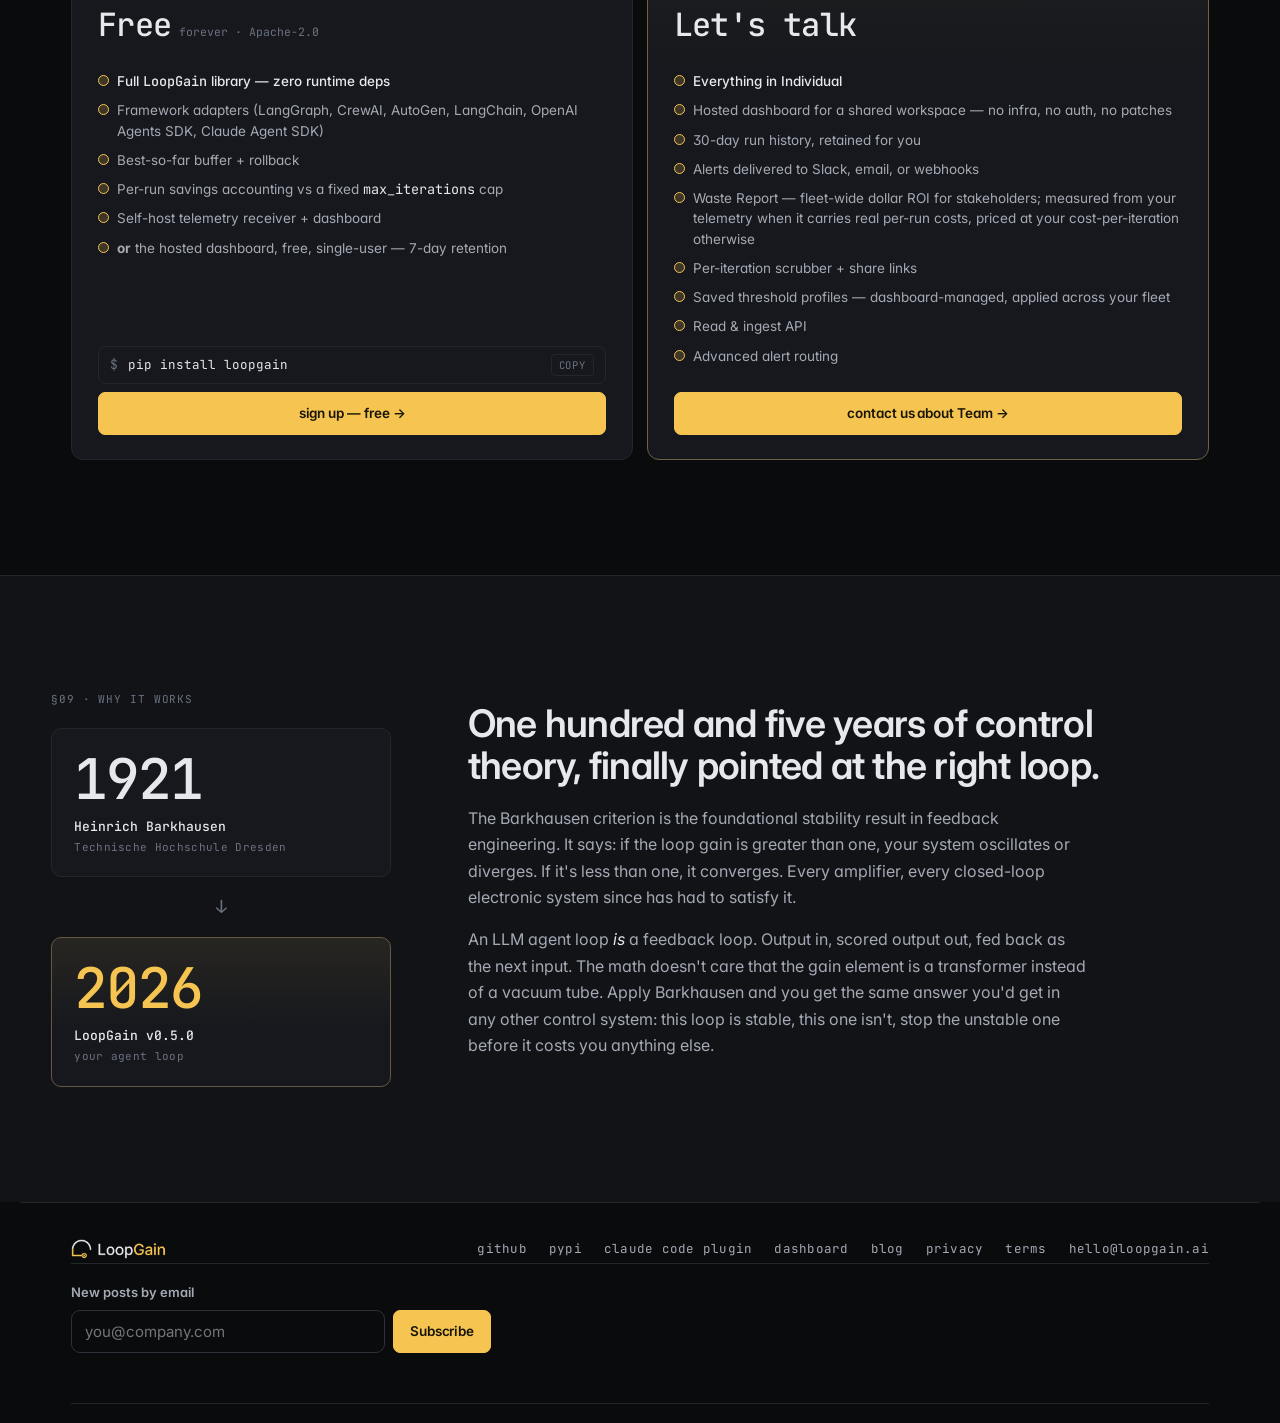
==== commit 9ac92958: "Align pricing metadata with free Individual and upcoming Team" ====
--- a/index.html
+++ b/index.html
@@ -54,7 +54,7 @@
     "@type": "Offer",
     "price": "0",
     "priceCurrency": "USD",
-    "description": "Free if self-hosted; paid hosted tier available."
+    "description": "Free to self-host. Individual hosted dashboard is free. Team is coming soon; contact us about Team."
   },
   "author": {
     "@type": "Person",
